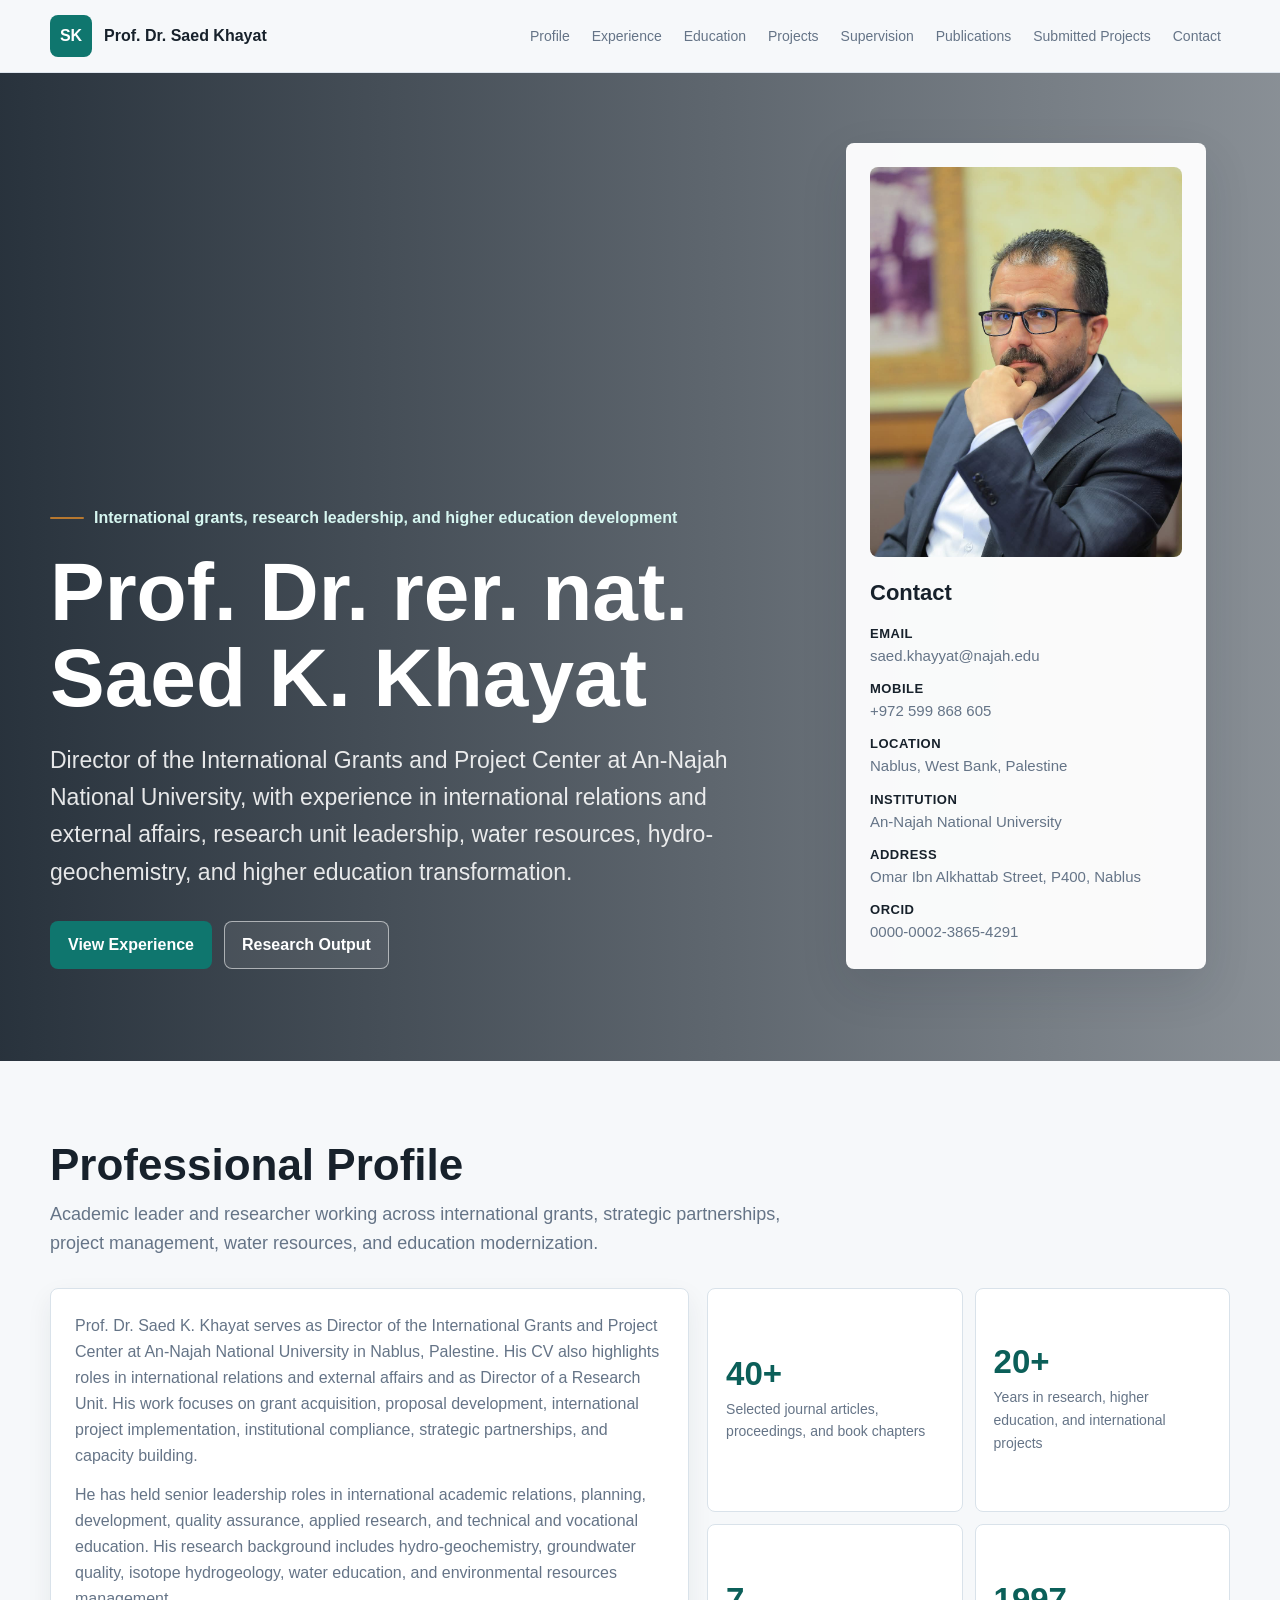
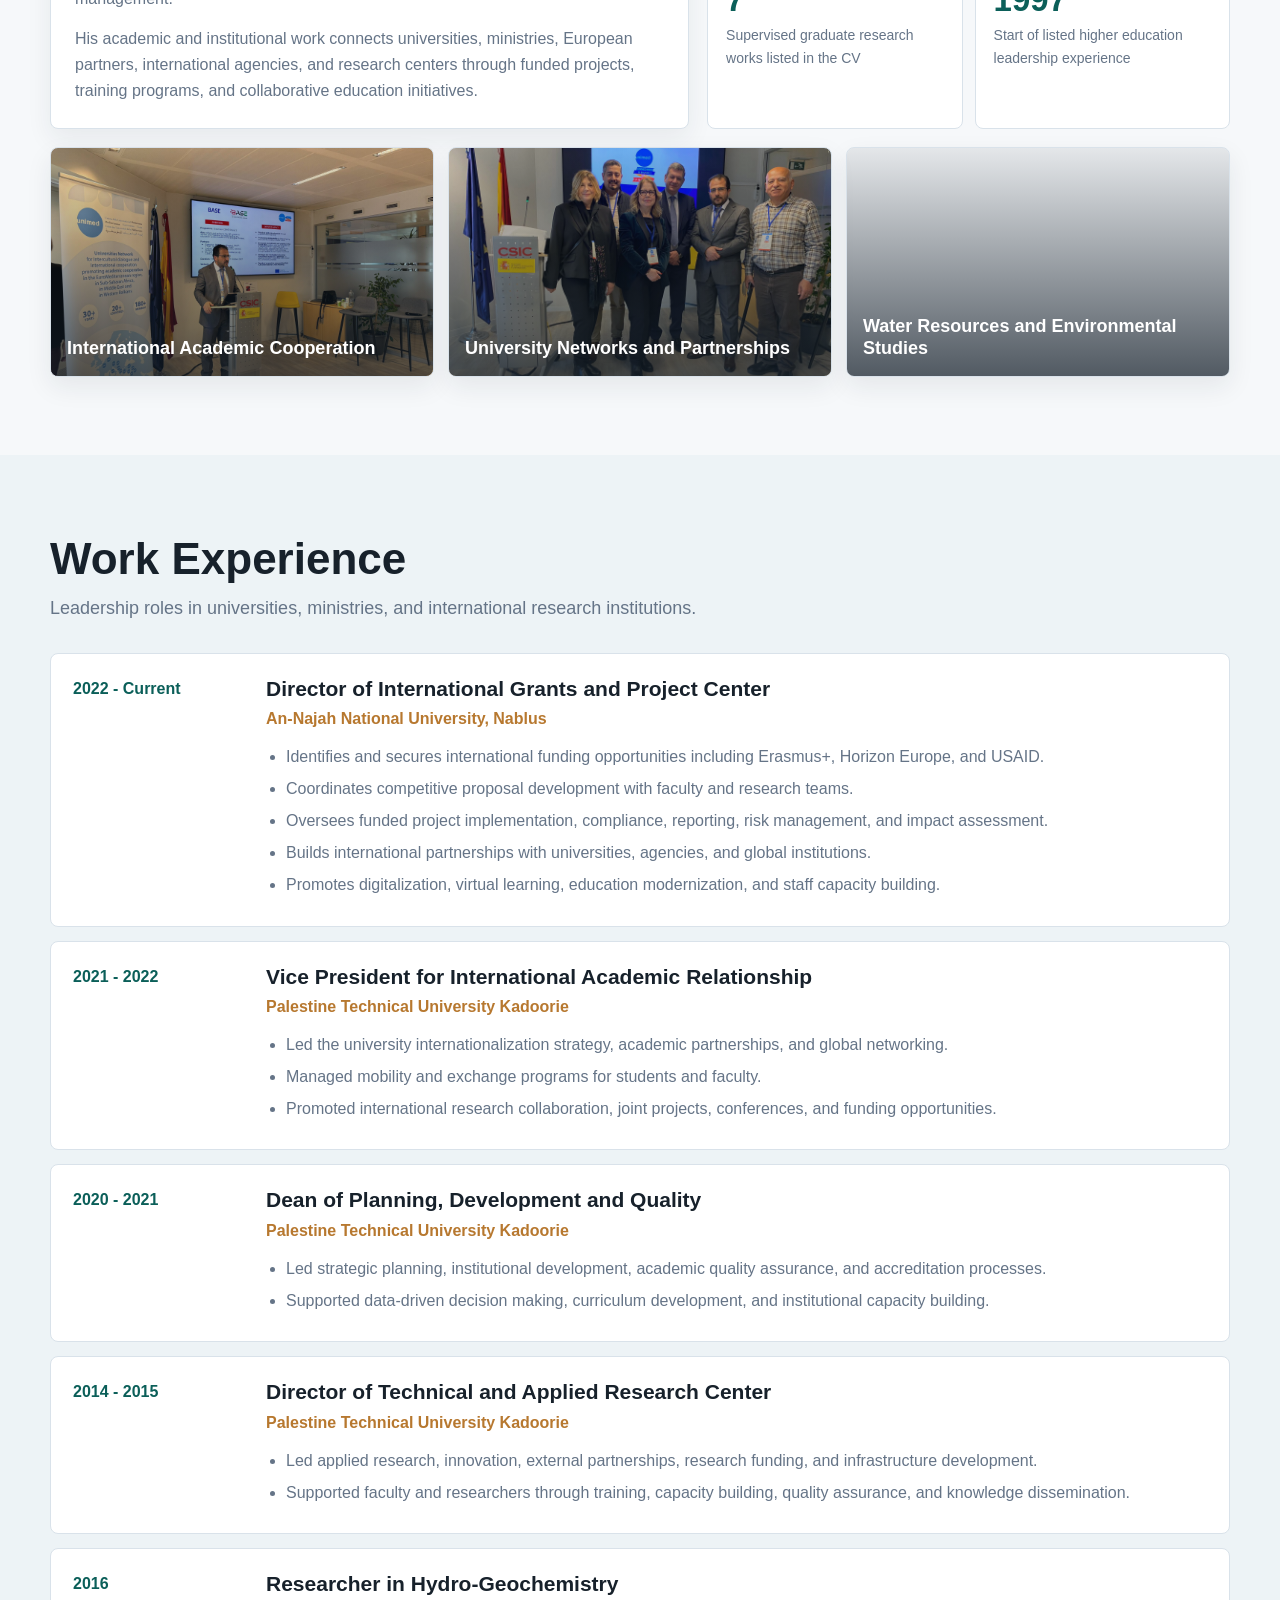
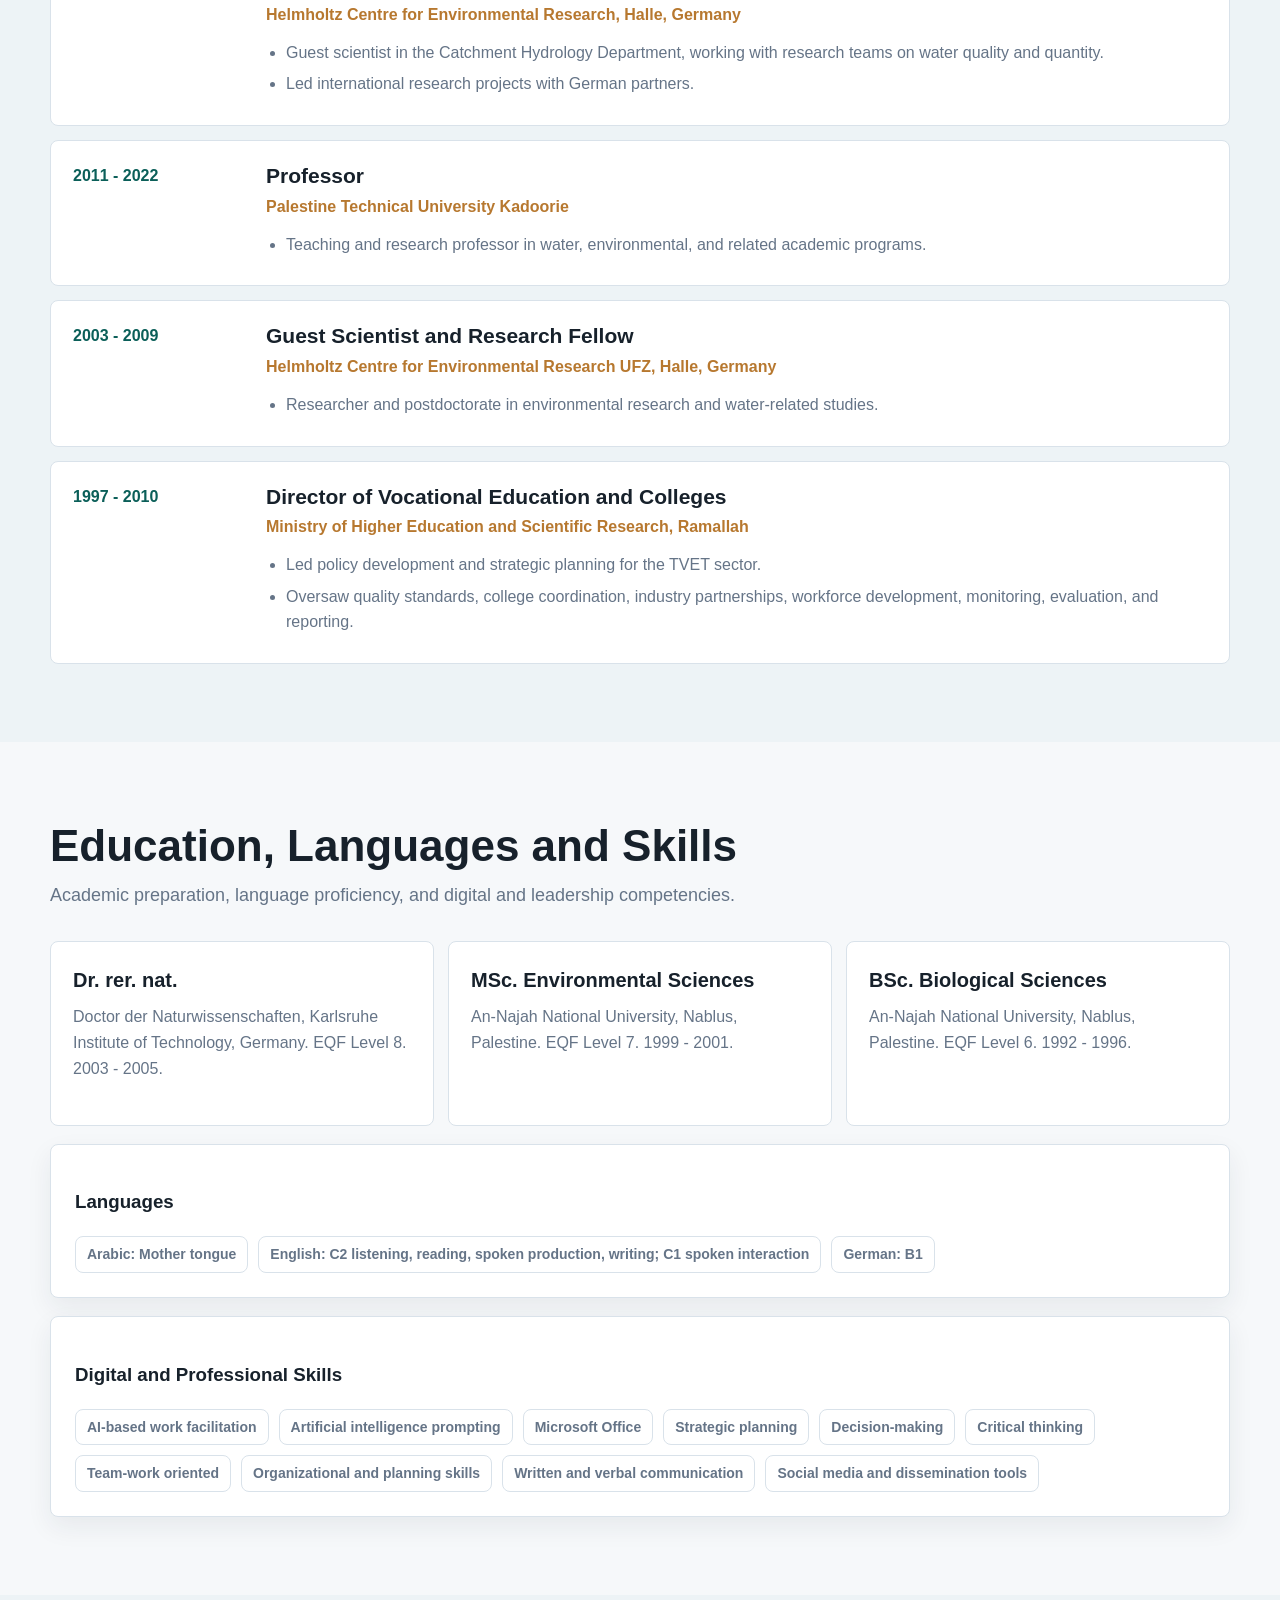
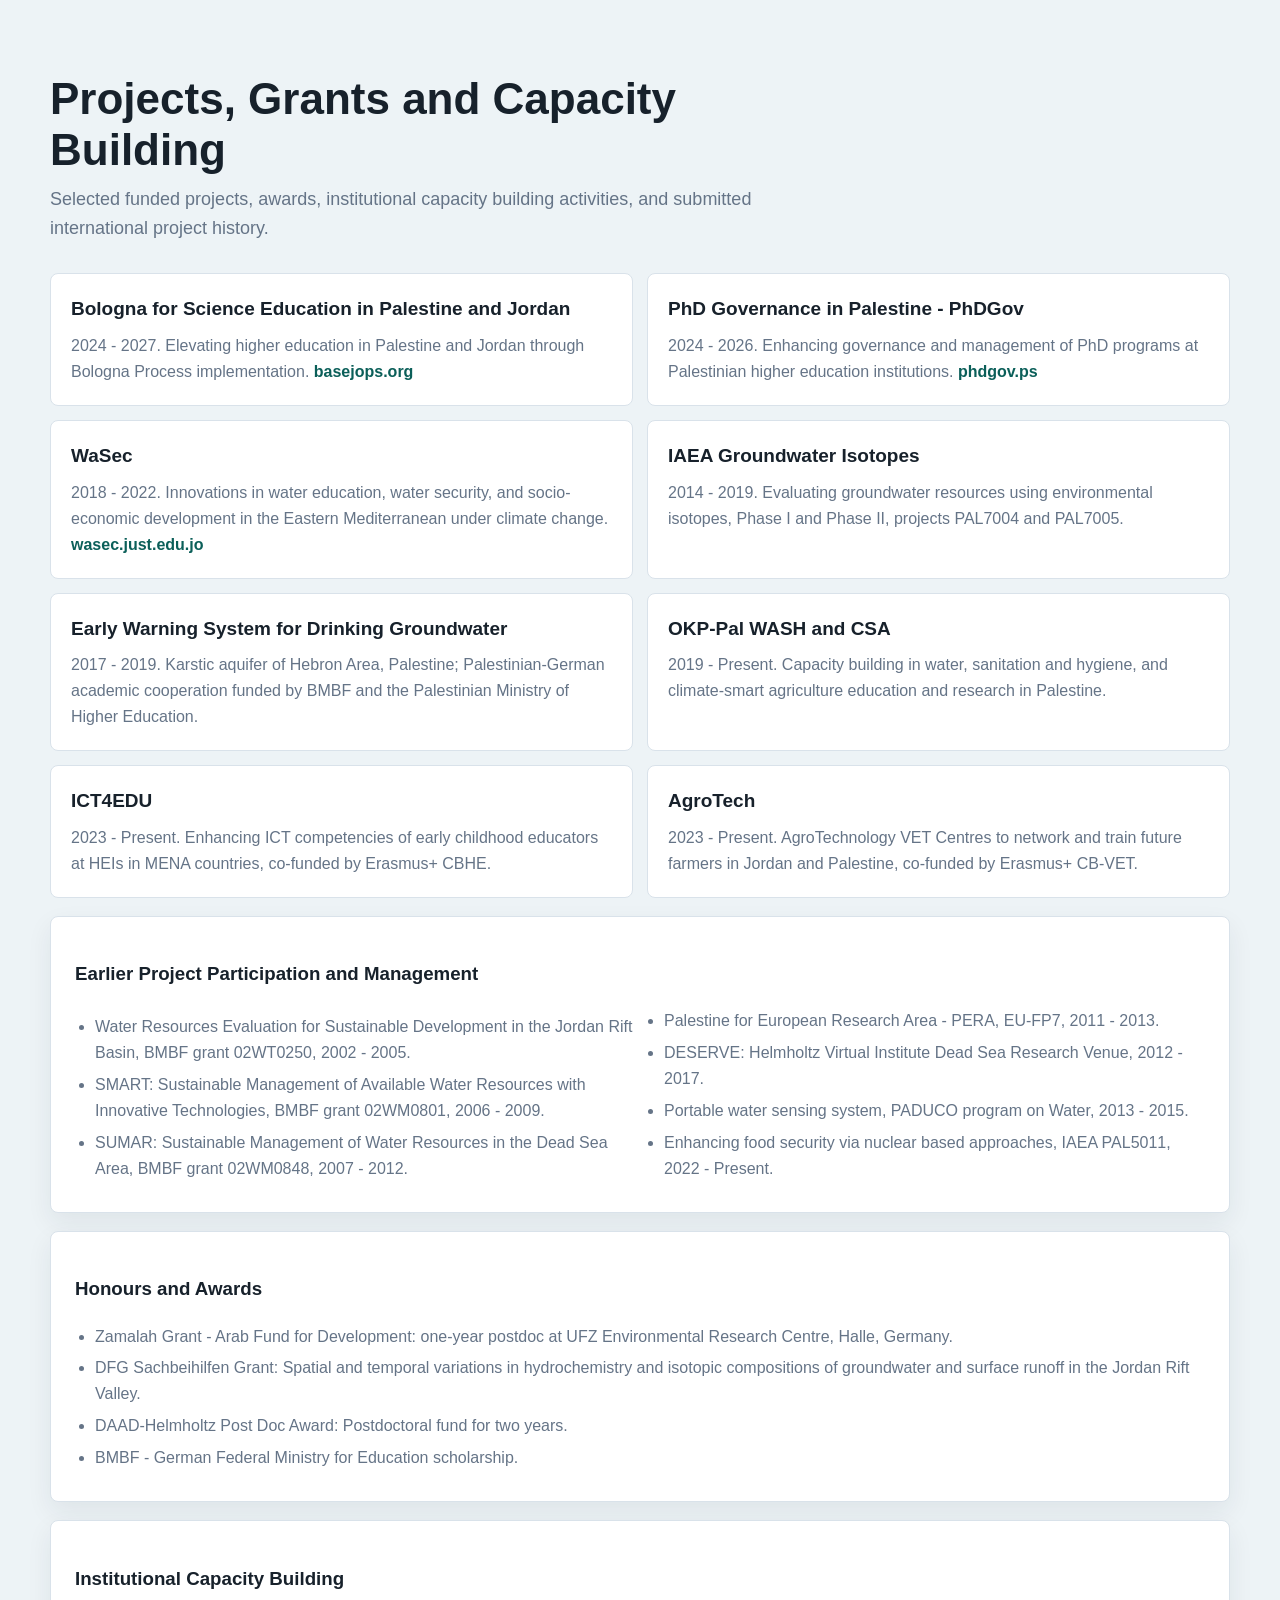
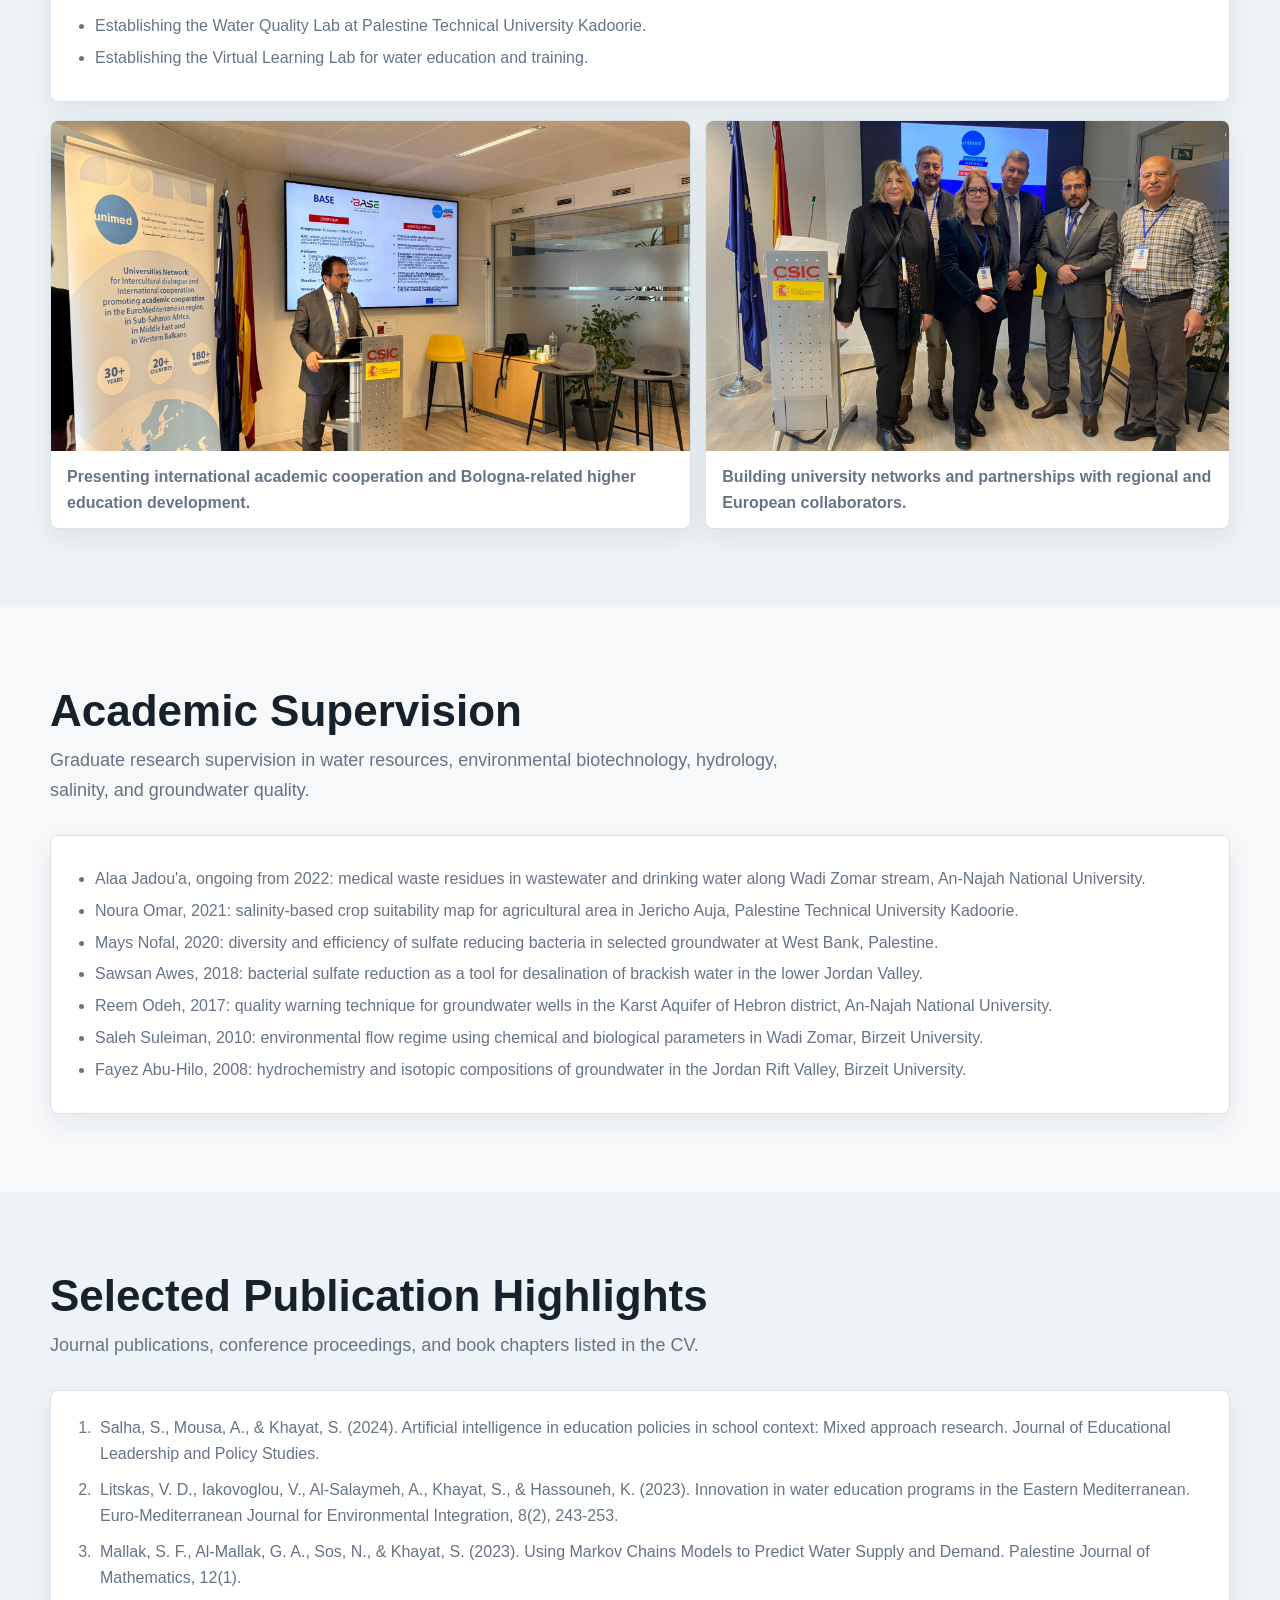
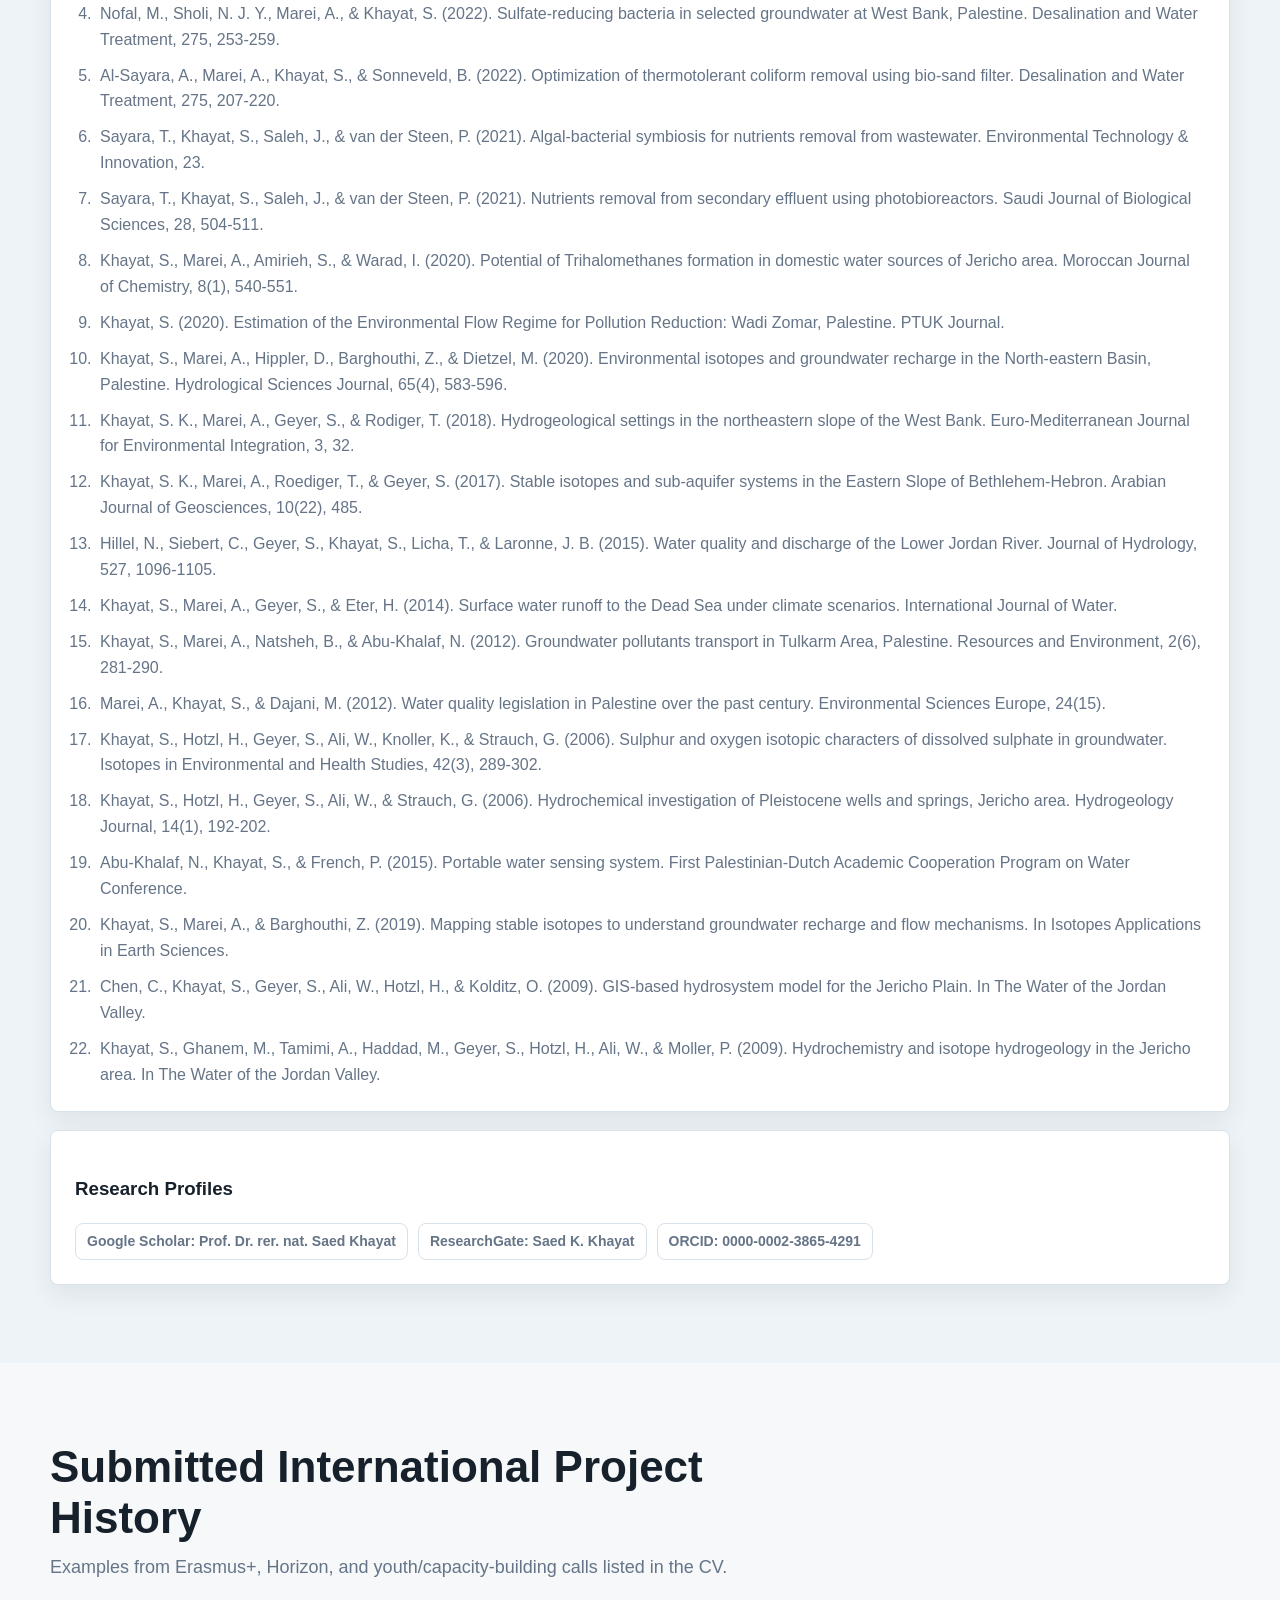
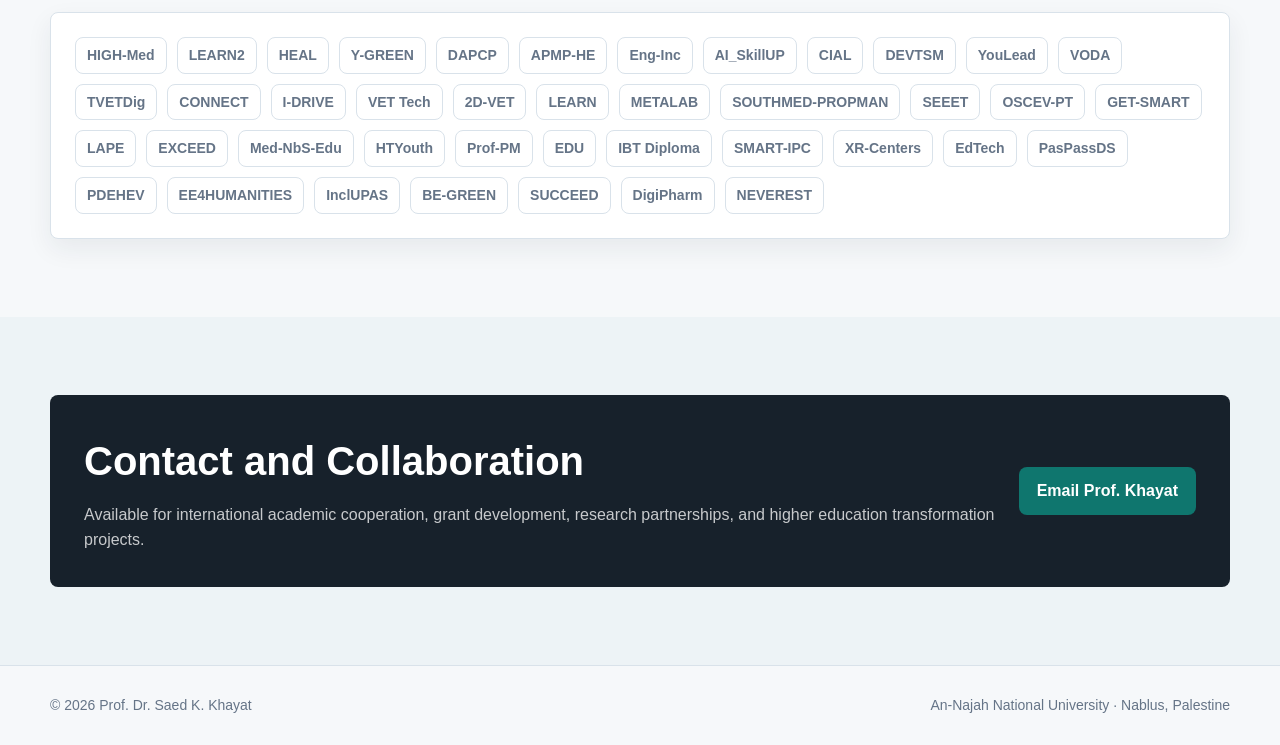
==== index.html @ 0b13cf06 "Add files via upload" ====
<!doctype html>
<html lang="en" dir="ltr">
<head>
  <meta charset="utf-8">
  <meta name="viewport" content="width=device-width, initial-scale=1">
  <title>Prof. Dr. Saed Khayat</title>
  <meta name="description" content="Personal academic website for Prof. Dr. Saed K. Khayat, Director of International Grants and Project Center at An-Najah National University.">
  <style>
    :root {
      --ink: #17212b;
      --muted: #657487;
      --line: #d9e2ea;
      --paper: #f6f8fa;
      --panel: #ffffff;
      --accent: #0f766e;
      --accent-dark: #0b5f59;
      --gold: #b7782f;
      --soft: #e8f3f1;
      --shadow: 0 18px 48px rgba(24, 36, 50, 0.12);
    }

    * { box-sizing: border-box; }

    html { scroll-behavior: smooth; }

    body {
      margin: 0;
      font-family: "Segoe UI", Arial, sans-serif;
      color: var(--ink);
      background: var(--paper);
      line-height: 1.62;
    }

    a { color: inherit; text-decoration: none; }

    .site-header {
      position: sticky;
      top: 0;
      z-index: 20;
      background: rgba(246, 248, 250, 0.92);
      backdrop-filter: blur(14px);
      border-bottom: 1px solid rgba(217, 226, 234, 0.8);
    }

    .nav {
      width: min(1180px, calc(100% - 32px));
      margin: 0 auto;
      min-height: 72px;
      display: flex;
      align-items: center;
      justify-content: space-between;
      gap: 20px;
    }

    .brand {
      display: inline-flex;
      align-items: center;
      gap: 12px;
      font-weight: 850;
      min-width: fit-content;
    }

    .brand-mark {
      width: 42px;
      height: 42px;
      display: grid;
      place-items: center;
      border-radius: 8px;
      background: var(--accent);
      color: #fff;
      font-weight: 900;
    }

    .nav-links {
      display: flex;
      align-items: center;
      gap: 4px;
      color: var(--muted);
      font-size: 14px;
      white-space: nowrap;
    }

    .nav-links a {
      padding: 8px 9px;
      border-radius: 8px;
    }

    .nav-links a:hover {
      color: var(--accent-dark);
      background: var(--soft);
    }

    .hero {
      min-height: calc(100vh - 72px);
      display: grid;
      align-items: center;
      color: #fff;
      background:
        linear-gradient(90deg, rgba(18, 29, 40, 0.9), rgba(18, 29, 40, 0.48)),
        url("https://images.unsplash.com/photo-1524995997946-a1c2e315a42f?auto=format&fit=crop&w=1800&q=80") center/cover;
      padding: 70px 0 92px;
    }

    .hero-inner {
      width: min(1180px, calc(100% - 32px));
      margin: 0 auto;
      display: grid;
      grid-template-columns: minmax(0, 760px) minmax(280px, 360px);
      gap: 36px;
      align-items: end;
    }

    .eyebrow {
      display: inline-flex;
      align-items: center;
      gap: 10px;
      margin: 0 0 18px;
      color: #d6f6f0;
      font-weight: 800;
    }

    .eyebrow::before {
      content: "";
      width: 34px;
      height: 2px;
      border-radius: 999px;
      background: var(--gold);
    }

    h1 {
      margin: 0;
      font-size: clamp(42px, 7vw, 82px);
      line-height: 1.04;
      letter-spacing: 0;
      max-width: 820px;
    }

    .lead {
      max-width: 720px;
      margin: 22px 0 30px;
      color: rgba(255, 255, 255, 0.88);
      font-size: clamp(18px, 2.1vw, 23px);
    }

    .actions {
      display: flex;
      flex-wrap: wrap;
      gap: 12px;
    }

    .button {
      display: inline-flex;
      align-items: center;
      justify-content: center;
      min-height: 46px;
      padding: 10px 17px;
      border-radius: 8px;
      border: 1px solid transparent;
      font-weight: 800;
    }

    .button.primary {
      color: #fff;
      background: var(--accent);
    }

    .button.primary:hover { background: var(--accent-dark); }

    .button.secondary {
      color: #fff;
      border-color: rgba(255, 255, 255, 0.55);
      background: rgba(255, 255, 255, 0.08);
    }

    .hero-card {
      background: rgba(255, 255, 255, 0.96);
      color: var(--ink);
      border-radius: 8px;
      padding: 24px;
      box-shadow: var(--shadow);
    }

    .portrait {
      width: 100%;
      aspect-ratio: 4 / 5;
      object-fit: cover;
      object-position: center top;
      border-radius: 8px;
      margin-bottom: 18px;
      display: block;
    }

    .hero-card h2 {
      margin: 0 0 12px;
      font-size: 22px;
    }

    .contact-list {
      display: grid;
      gap: 10px;
      margin: 0;
      padding: 0;
      list-style: none;
      color: var(--muted);
      font-size: 15px;
    }

    .contact-list strong {
      display: block;
      color: var(--ink);
      font-size: 13px;
      text-transform: uppercase;
      letter-spacing: 0.04em;
    }

    .section {
      padding: 78px 0;
    }

    .section.alt {
      background: #edf3f6;
    }

    .wrap {
      width: min(1180px, calc(100% - 32px));
      margin: 0 auto;
    }

    .section-head {
      max-width: 760px;
      margin-bottom: 30px;
    }

    .section-head h2 {
      margin: 0 0 10px;
      font-size: clamp(28px, 4vw, 44px);
      line-height: 1.16;
      letter-spacing: 0;
    }

    .section-head p {
      margin: 0;
      color: var(--muted);
      font-size: 18px;
    }

    .profile-grid {
      display: grid;
      grid-template-columns: 1.1fr 0.9fr;
      gap: 18px;
      align-items: stretch;
    }

    .image-strip {
      display: grid;
      grid-template-columns: repeat(3, 1fr);
      gap: 14px;
      margin-top: 18px;
    }

    .image-tile {
      min-height: 230px;
      border-radius: 8px;
      overflow: hidden;
      border: 1px solid var(--line);
      background-size: cover;
      background-position: center;
      position: relative;
      box-shadow: 0 10px 26px rgba(24, 36, 50, 0.08);
    }

    .image-tile::after {
      content: "";
      position: absolute;
      inset: 0;
      background: linear-gradient(180deg, rgba(18, 29, 40, 0.08), rgba(18, 29, 40, 0.72));
    }

    .image-tile span {
      position: absolute;
      left: 16px;
      right: 16px;
      bottom: 16px;
      z-index: 1;
      color: #fff;
      font-weight: 850;
      font-size: 18px;
      line-height: 1.25;
    }

    .gallery {
      display: grid;
      grid-template-columns: 1.1fr 0.9fr;
      gap: 14px;
      margin-top: 18px;
    }

    .gallery figure {
      margin: 0;
      border-radius: 8px;
      overflow: hidden;
      border: 1px solid var(--line);
      background: var(--panel);
      box-shadow: 0 10px 26px rgba(24, 36, 50, 0.08);
    }

    .gallery img {
      width: 100%;
      height: 330px;
      object-fit: cover;
      display: block;
    }

    .gallery figcaption {
      padding: 13px 16px;
      color: var(--muted);
      font-weight: 700;
    }

    .panel {
      background: var(--panel);
      border: 1px solid var(--line);
      border-radius: 8px;
      padding: 24px;
      box-shadow: 0 10px 26px rgba(24, 36, 50, 0.07);
    }

    .panel p {
      margin: 0 0 14px;
      color: var(--muted);
    }

    .panel p:last-child { margin-bottom: 0; }

    .stats {
      display: grid;
      grid-template-columns: repeat(2, 1fr);
      gap: 12px;
    }

    .stat {
      min-height: 128px;
      padding: 18px;
      border-radius: 8px;
      border: 1px solid var(--line);
      background: var(--panel);
      display: flex;
      flex-direction: column;
      justify-content: center;
    }

    .stat strong {
      font-size: 33px;
      color: var(--accent-dark);
      line-height: 1;
    }

    .stat span {
      margin-top: 8px;
      color: var(--muted);
      font-size: 14px;
    }

    .timeline {
      display: grid;
      gap: 14px;
    }

    .item {
      display: grid;
      grid-template-columns: 175px 1fr;
      gap: 18px;
      padding: 22px;
      border: 1px solid var(--line);
      border-radius: 8px;
      background: var(--panel);
    }

    .date {
      color: var(--accent-dark);
      font-weight: 850;
    }

    .item h3 {
      margin: 0 0 4px;
      font-size: 21px;
      line-height: 1.25;
    }

    .item .org {
      margin: 0 0 12px;
      color: var(--gold);
      font-weight: 750;
    }

    .item ul,
    .compact-list {
      margin: 0;
      padding-left: 20px;
      color: var(--muted);
    }

    .item li,
    .compact-list li {
      margin: 6px 0;
    }

    .cards {
      display: grid;
      grid-template-columns: repeat(3, 1fr);
      gap: 14px;
    }

    .card {
      min-height: 185px;
      padding: 22px;
      background: var(--panel);
      border: 1px solid var(--line);
      border-radius: 8px;
    }

    .card h3 {
      margin: 0 0 8px;
      font-size: 20px;
    }

    .card p {
      margin: 0;
      color: var(--muted);
    }

    .tag-grid {
      display: flex;
      flex-wrap: wrap;
      gap: 10px;
    }

    .tag {
      display: inline-flex;
      align-items: center;
      min-height: 34px;
      padding: 6px 11px;
      border: 1px solid var(--line);
      border-radius: 8px;
      background: #fff;
      color: var(--muted);
      font-size: 14px;
      font-weight: 650;
    }

    .project-list {
      display: grid;
      grid-template-columns: repeat(2, 1fr);
      gap: 14px;
    }

    .project {
      padding: 20px;
      border: 1px solid var(--line);
      border-radius: 8px;
      background: var(--panel);
    }

    .project h3 {
      margin: 0 0 8px;
      font-size: 19px;
    }

    .project p {
      margin: 0;
      color: var(--muted);
    }

    .project a {
      color: var(--accent-dark);
      font-weight: 750;
    }

    .pub-list {
      display: grid;
      gap: 10px;
      margin: 0;
      padding-left: 21px;
      color: var(--muted);
    }

    .pub-list li {
      padding-left: 4px;
    }

    .columns {
      columns: 2;
      column-gap: 28px;
    }

    .contact-band {
      display: grid;
      grid-template-columns: 1fr auto;
      gap: 24px;
      align-items: center;
      padding: 34px;
      background: var(--ink);
      color: #fff;
      border-radius: 8px;
    }

    .contact-band h2 {
      margin: 0 0 8px;
      font-size: clamp(27px, 4vw, 40px);
    }

    .contact-band p {
      margin: 0;
      color: rgba(255, 255, 255, 0.76);
    }

    .footer {
      padding: 28px 0;
      border-top: 1px solid var(--line);
      color: var(--muted);
      font-size: 14px;
    }

    .footer .wrap {
      display: flex;
      justify-content: space-between;
      gap: 16px;
      flex-wrap: wrap;
    }

    @media (max-width: 900px) {
      .nav {
        min-height: auto;
        align-items: flex-start;
        flex-direction: column;
        padding: 14px 0;
      }

      .nav-links {
        width: 100%;
        overflow-x: auto;
        padding-bottom: 2px;
      }

      .hero {
        min-height: 720px;
      }

      .hero-inner,
      .profile-grid,
      .image-strip,
      .gallery,
      .cards,
      .project-list,
      .contact-band {
        grid-template-columns: 1fr;
      }

      .item {
        grid-template-columns: 1fr;
        gap: 8px;
      }

      .columns {
        columns: 1;
      }
    }

    @media (max-width: 560px) {
      .stats {
        grid-template-columns: 1fr;
      }

      .section {
        padding: 58px 0;
      }
    }
  </style>
</head>
<body>
  <header class="site-header">
    <nav class="nav" aria-label="Main navigation">
      <a class="brand" href="#home">
        <span class="brand-mark">SK</span>
        <span>Prof. Dr. Saed Khayat</span>
      </a>
      <div class="nav-links">
        <a href="#about">Profile</a>
        <a href="#experience">Experience</a>
        <a href="#education">Education</a>
        <a href="#projects">Projects</a>
        <a href="#supervision">Supervision</a>
        <a href="#publications">Publications</a>
        <a href="#erasmus">Submitted Projects</a>
        <a href="#contact">Contact</a>
      </div>
    </nav>
  </header>

  <main id="home">
    <section class="hero" aria-label="Introduction">
      <div class="hero-inner">
        <div>
          <p class="eyebrow">International grants, research leadership, and higher education development</p>
          <h1>Prof. Dr. rer. nat. Saed K. Khayat</h1>
          <p class="lead">Director of the International Grants and Project Center at An-Najah National University, with experience in international relations and external affairs, research unit leadership, water resources, hydro-geochemistry, and higher education transformation.</p>
          <div class="actions">
            <a class="button primary" href="#experience">View Experience</a>
            <a class="button secondary" href="#publications">Research Output</a>
          </div>
        </div>
        <aside class="hero-card" aria-label="Contact summary">
          <img class="portrait" src="saed-khayat.jpg" alt="Prof. Dr. Saed K. Khayat">
          <h2>Contact</h2>
          <ul class="contact-list">
            <li><strong>Email</strong><a href="mailto:saed.khayyat@najah.edu">saed.khayyat@najah.edu</a></li>
            <li><strong>Mobile</strong><a href="tel:+972599868605">+972 599 868 605</a></li>
            <li><strong>Location</strong>Nablus, West Bank, Palestine</li>
            <li><strong>Institution</strong>An-Najah National University</li>
            <li><strong>Address</strong>Omar Ibn Alkhattab Street, P400, Nablus</li>
            <li><strong>ORCID</strong>0000-0002-3865-4291</li>
          </ul>
        </aside>
      </div>
    </section>

    <section class="section" id="about">
      <div class="wrap">
        <div class="section-head">
          <h2>Professional Profile</h2>
          <p>Academic leader and researcher working across international grants, strategic partnerships, project management, water resources, and education modernization.</p>
        </div>
        <div class="profile-grid">
          <div class="panel">
            <p>Prof. Dr. Saed K. Khayat serves as Director of the International Grants and Project Center at An-Najah National University in Nablus, Palestine. His CV also highlights roles in international relations and external affairs and as Director of a Research Unit. His work focuses on grant acquisition, proposal development, international project implementation, institutional compliance, strategic partnerships, and capacity building.</p>
            <p>He has held senior leadership roles in international academic relations, planning, development, quality assurance, applied research, and technical and vocational education. His research background includes hydro-geochemistry, groundwater quality, isotope hydrogeology, water education, and environmental resources management.</p>
            <p>His academic and institutional work connects universities, ministries, European partners, international agencies, and research centers through funded projects, training programs, and collaborative education initiatives.</p>
          </div>
          <div class="stats" aria-label="Career highlights">
            <div class="stat"><strong>40+</strong><span>Selected journal articles, proceedings, and book chapters</span></div>
            <div class="stat"><strong>20+</strong><span>Years in research, higher education, and international projects</span></div>
            <div class="stat"><strong>7</strong><span>Supervised graduate research works listed in the CV</span></div>
            <div class="stat"><strong>1997</strong><span>Start of listed higher education leadership experience</span></div>
          </div>
        </div>
        <div class="image-strip" aria-label="Professional themes">
          <div class="image-tile" style="background-image:url('international-presentation.jpg')">
            <span>International Academic Cooperation</span>
          </div>
          <div class="image-tile" style="background-image:url('international-network.jpg')">
            <span>University Networks and Partnerships</span>
          </div>
          <div class="image-tile" style="background-image:url('https://images.unsplash.com/photo-1500530855697-b586d89ba3ee?auto=format&fit=crop&w=900&q=80')">
            <span>Water Resources and Environmental Studies</span>
          </div>
        </div>
      </div>
    </section>

    <section class="section alt" id="experience">
      <div class="wrap">
        <div class="section-head">
          <h2>Work Experience</h2>
          <p>Leadership roles in universities, ministries, and international research institutions.</p>
        </div>
        <div class="timeline">
          <article class="item">
            <div class="date">2022 - Current</div>
            <div>
              <h3>Director of International Grants and Project Center</h3>
              <p class="org">An-Najah National University, Nablus</p>
              <ul>
                <li>Identifies and secures international funding opportunities including Erasmus+, Horizon Europe, and USAID.</li>
                <li>Coordinates competitive proposal development with faculty and research teams.</li>
                <li>Oversees funded project implementation, compliance, reporting, risk management, and impact assessment.</li>
                <li>Builds international partnerships with universities, agencies, and global institutions.</li>
                <li>Promotes digitalization, virtual learning, education modernization, and staff capacity building.</li>
              </ul>
            </div>
          </article>
          <article class="item">
            <div class="date">2021 - 2022</div>
            <div>
              <h3>Vice President for International Academic Relationship</h3>
              <p class="org">Palestine Technical University Kadoorie</p>
              <ul>
                <li>Led the university internationalization strategy, academic partnerships, and global networking.</li>
                <li>Managed mobility and exchange programs for students and faculty.</li>
                <li>Promoted international research collaboration, joint projects, conferences, and funding opportunities.</li>
              </ul>
            </div>
          </article>
          <article class="item">
            <div class="date">2020 - 2021</div>
            <div>
              <h3>Dean of Planning, Development and Quality</h3>
              <p class="org">Palestine Technical University Kadoorie</p>
              <ul>
                <li>Led strategic planning, institutional development, academic quality assurance, and accreditation processes.</li>
                <li>Supported data-driven decision making, curriculum development, and institutional capacity building.</li>
              </ul>
            </div>
          </article>
          <article class="item">
            <div class="date">2014 - 2015</div>
            <div>
              <h3>Director of Technical and Applied Research Center</h3>
              <p class="org">Palestine Technical University Kadoorie</p>
              <ul>
                <li>Led applied research, innovation, external partnerships, research funding, and infrastructure development.</li>
                <li>Supported faculty and researchers through training, capacity building, quality assurance, and knowledge dissemination.</li>
              </ul>
            </div>
          </article>
          <article class="item">
            <div class="date">2016</div>
            <div>
              <h3>Researcher in Hydro-Geochemistry</h3>
              <p class="org">Helmholtz Centre for Environmental Research, Halle, Germany</p>
              <ul>
                <li>Guest scientist in the Catchment Hydrology Department, working with research teams on water quality and quantity.</li>
                <li>Led international research projects with German partners.</li>
              </ul>
            </div>
          </article>
          <article class="item">
            <div class="date">2011 - 2022</div>
            <div>
              <h3>Professor</h3>
              <p class="org">Palestine Technical University Kadoorie</p>
              <ul>
                <li>Teaching and research professor in water, environmental, and related academic programs.</li>
              </ul>
            </div>
          </article>
          <article class="item">
            <div class="date">2003 - 2009</div>
            <div>
              <h3>Guest Scientist and Research Fellow</h3>
              <p class="org">Helmholtz Centre for Environmental Research UFZ, Halle, Germany</p>
              <ul>
                <li>Researcher and postdoctorate in environmental research and water-related studies.</li>
              </ul>
            </div>
          </article>
          <article class="item">
            <div class="date">1997 - 2010</div>
            <div>
              <h3>Director of Vocational Education and Colleges</h3>
              <p class="org">Ministry of Higher Education and Scientific Research, Ramallah</p>
              <ul>
                <li>Led policy development and strategic planning for the TVET sector.</li>
                <li>Oversaw quality standards, college coordination, industry partnerships, workforce development, monitoring, evaluation, and reporting.</li>
              </ul>
            </div>
          </article>
        </div>
      </div>
    </section>

    <section class="section" id="education">
      <div class="wrap">
        <div class="section-head">
          <h2>Education, Languages and Skills</h2>
          <p>Academic preparation, language proficiency, and digital and leadership competencies.</p>
        </div>
        <div class="cards">
          <article class="card">
            <h3>Dr. rer. nat.</h3>
            <p>Doctor der Naturwissenschaften, Karlsruhe Institute of Technology, Germany. EQF Level 8. 2003 - 2005.</p>
          </article>
          <article class="card">
            <h3>MSc. Environmental Sciences</h3>
            <p>An-Najah National University, Nablus, Palestine. EQF Level 7. 1999 - 2001.</p>
          </article>
          <article class="card">
            <h3>BSc. Biological Sciences</h3>
            <p>An-Najah National University, Nablus, Palestine. EQF Level 6. 1992 - 1996.</p>
          </article>
        </div>
        <div class="panel" style="margin-top:18px">
          <h3>Languages</h3>
          <div class="tag-grid">
            <span class="tag">Arabic: Mother tongue</span>
            <span class="tag">English: C2 listening, reading, spoken production, writing; C1 spoken interaction</span>
            <span class="tag">German: B1</span>
          </div>
        </div>
        <div class="panel" style="margin-top:18px">
          <h3>Digital and Professional Skills</h3>
          <div class="tag-grid">
            <span class="tag">AI-based work facilitation</span>
            <span class="tag">Artificial intelligence prompting</span>
            <span class="tag">Microsoft Office</span>
            <span class="tag">Strategic planning</span>
            <span class="tag">Decision-making</span>
            <span class="tag">Critical thinking</span>
            <span class="tag">Team-work oriented</span>
            <span class="tag">Organizational and planning skills</span>
            <span class="tag">Written and verbal communication</span>
            <span class="tag">Social media and dissemination tools</span>
          </div>
        </div>
      </div>
    </section>

    <section class="section alt" id="projects">
      <div class="wrap">
        <div class="section-head">
          <h2>Projects, Grants and Capacity Building</h2>
          <p>Selected funded projects, awards, institutional capacity building activities, and submitted international project history.</p>
        </div>
        <div class="project-list">
          <article class="project">
            <h3>Bologna for Science Education in Palestine and Jordan</h3>
            <p>2024 - 2027. Elevating higher education in Palestine and Jordan through Bologna Process implementation. <a href="https://basejops.org/">basejops.org</a></p>
          </article>
          <article class="project">
            <h3>PhD Governance in Palestine - PhDGov</h3>
            <p>2024 - 2026. Enhancing governance and management of PhD programs at Palestinian higher education institutions. <a href="https://www.phdgov.ps/en">phdgov.ps</a></p>
          </article>
          <article class="project">
            <h3>WaSec</h3>
            <p>2018 - 2022. Innovations in water education, water security, and socio-economic development in the Eastern Mediterranean under climate change. <a href="https://wasec.just.edu.jo/Pages/default.aspx">wasec.just.edu.jo</a></p>
          </article>
          <article class="project">
            <h3>IAEA Groundwater Isotopes</h3>
            <p>2014 - 2019. Evaluating groundwater resources using environmental isotopes, Phase I and Phase II, projects PAL7004 and PAL7005.</p>
          </article>
          <article class="project">
            <h3>Early Warning System for Drinking Groundwater</h3>
            <p>2017 - 2019. Karstic aquifer of Hebron Area, Palestine; Palestinian-German academic cooperation funded by BMBF and the Palestinian Ministry of Higher Education.</p>
          </article>
          <article class="project">
            <h3>OKP-Pal WASH and CSA</h3>
            <p>2019 - Present. Capacity building in water, sanitation and hygiene, and climate-smart agriculture education and research in Palestine.</p>
          </article>
          <article class="project">
            <h3>ICT4EDU</h3>
            <p>2023 - Present. Enhancing ICT competencies of early childhood educators at HEIs in MENA countries, co-funded by Erasmus+ CBHE.</p>
          </article>
          <article class="project">
            <h3>AgroTech</h3>
            <p>2023 - Present. AgroTechnology VET Centres to network and train future farmers in Jordan and Palestine, co-funded by Erasmus+ CB-VET.</p>
          </article>
        </div>
        <div class="panel" style="margin-top:18px">
          <h3>Earlier Project Participation and Management</h3>
          <ul class="compact-list columns">
            <li>Water Resources Evaluation for Sustainable Development in the Jordan Rift Basin, BMBF grant 02WT0250, 2002 - 2005.</li>
            <li>SMART: Sustainable Management of Available Water Resources with Innovative Technologies, BMBF grant 02WM0801, 2006 - 2009.</li>
            <li>SUMAR: Sustainable Management of Water Resources in the Dead Sea Area, BMBF grant 02WM0848, 2007 - 2012.</li>
            <li>Palestine for European Research Area - PERA, EU-FP7, 2011 - 2013.</li>
            <li>DESERVE: Helmholtz Virtual Institute Dead Sea Research Venue, 2012 - 2017.</li>
            <li>Portable water sensing system, PADUCO program on Water, 2013 - 2015.</li>
            <li>Enhancing food security via nuclear based approaches, IAEA PAL5011, 2022 - Present.</li>
          </ul>
        </div>
        <div class="panel" style="margin-top:18px">
          <h3>Honours and Awards</h3>
          <ul class="compact-list">
            <li>Zamalah Grant - Arab Fund for Development: one-year postdoc at UFZ Environmental Research Centre, Halle, Germany.</li>
            <li>DFG Sachbeihilfen Grant: Spatial and temporal variations in hydrochemistry and isotopic compositions of groundwater and surface runoff in the Jordan Rift Valley.</li>
            <li>DAAD-Helmholtz Post Doc Award: Postdoctoral fund for two years.</li>
            <li>BMBF - German Federal Ministry for Education scholarship.</li>
          </ul>
        </div>
        <div class="panel" style="margin-top:18px">
          <h3>Institutional Capacity Building</h3>
          <ul class="compact-list">
            <li>Establishing the Water Quality Lab at Palestine Technical University Kadoorie.</li>
            <li>Establishing the Virtual Learning Lab for water education and training.</li>
          </ul>
        </div>
        <div class="gallery" aria-label="International cooperation photo gallery">
          <figure>
            <img src="international-presentation.jpg" alt="Prof. Dr. Saed Khayat presenting an international academic cooperation project">
            <figcaption>Presenting international academic cooperation and Bologna-related higher education development.</figcaption>
          </figure>
          <figure>
            <img src="international-network.jpg" alt="Prof. Dr. Saed Khayat with international university partners">
            <figcaption>Building university networks and partnerships with regional and European collaborators.</figcaption>
          </figure>
        </div>
      </div>
    </section>

    <section class="section" id="supervision">
      <div class="wrap">
        <div class="section-head">
          <h2>Academic Supervision</h2>
          <p>Graduate research supervision in water resources, environmental biotechnology, hydrology, salinity, and groundwater quality.</p>
        </div>
        <div class="panel">
          <ul class="compact-list">
            <li>Alaa Jadou'a, ongoing from 2022: medical waste residues in wastewater and drinking water along Wadi Zomar stream, An-Najah National University.</li>
            <li>Noura Omar, 2021: salinity-based crop suitability map for agricultural area in Jericho Auja, Palestine Technical University Kadoorie.</li>
            <li>Mays Nofal, 2020: diversity and efficiency of sulfate reducing bacteria in selected groundwater at West Bank, Palestine.</li>
            <li>Sawsan Awes, 2018: bacterial sulfate reduction as a tool for desalination of brackish water in the lower Jordan Valley.</li>
            <li>Reem Odeh, 2017: quality warning technique for groundwater wells in the Karst Aquifer of Hebron district, An-Najah National University.</li>
            <li>Saleh Suleiman, 2010: environmental flow regime using chemical and biological parameters in Wadi Zomar, Birzeit University.</li>
            <li>Fayez Abu-Hilo, 2008: hydrochemistry and isotopic compositions of groundwater in the Jordan Rift Valley, Birzeit University.</li>
          </ul>
        </div>
      </div>
    </section>

    <section class="section alt" id="publications">
      <div class="wrap">
        <div class="section-head">
          <h2>Selected Publication Highlights</h2>
          <p>Journal publications, conference proceedings, and book chapters listed in the CV.</p>
        </div>
        <div class="panel">
          <ol class="pub-list">
            <li>Salha, S., Mousa, A., & Khayat, S. (2024). Artificial intelligence in education policies in school context: Mixed approach research. Journal of Educational Leadership and Policy Studies.</li>
            <li>Litskas, V. D., Iakovoglou, V., Al-Salaymeh, A., Khayat, S., & Hassouneh, K. (2023). Innovation in water education programs in the Eastern Mediterranean. Euro-Mediterranean Journal for Environmental Integration, 8(2), 243-253.</li>
            <li>Mallak, S. F., Al-Mallak, G. A., Sos, N., & Khayat, S. (2023). Using Markov Chains Models to Predict Water Supply and Demand. Palestine Journal of Mathematics, 12(1).</li>
            <li>Nofal, M., Sholi, N. J. Y., Marei, A., & Khayat, S. (2022). Sulfate-reducing bacteria in selected groundwater at West Bank, Palestine. Desalination and Water Treatment, 275, 253-259.</li>
            <li>Al-Sayara, A., Marei, A., Khayat, S., & Sonneveld, B. (2022). Optimization of thermotolerant coliform removal using bio-sand filter. Desalination and Water Treatment, 275, 207-220.</li>
            <li>Sayara, T., Khayat, S., Saleh, J., & van der Steen, P. (2021). Algal-bacterial symbiosis for nutrients removal from wastewater. Environmental Technology & Innovation, 23.</li>
            <li>Sayara, T., Khayat, S., Saleh, J., & van der Steen, P. (2021). Nutrients removal from secondary effluent using photobioreactors. Saudi Journal of Biological Sciences, 28, 504-511.</li>
            <li>Khayat, S., Marei, A., Amirieh, S., & Warad, I. (2020). Potential of Trihalomethanes formation in domestic water sources of Jericho area. Moroccan Journal of Chemistry, 8(1), 540-551.</li>
            <li>Khayat, S. (2020). Estimation of the Environmental Flow Regime for Pollution Reduction: Wadi Zomar, Palestine. PTUK Journal.</li>
            <li>Khayat, S., Marei, A., Hippler, D., Barghouthi, Z., & Dietzel, M. (2020). Environmental isotopes and groundwater recharge in the North-eastern Basin, Palestine. Hydrological Sciences Journal, 65(4), 583-596.</li>
            <li>Khayat, S. K., Marei, A., Geyer, S., & Rodiger, T. (2018). Hydrogeological settings in the northeastern slope of the West Bank. Euro-Mediterranean Journal for Environmental Integration, 3, 32.</li>
            <li>Khayat, S. K., Marei, A., Roediger, T., & Geyer, S. (2017). Stable isotopes and sub-aquifer systems in the Eastern Slope of Bethlehem-Hebron. Arabian Journal of Geosciences, 10(22), 485.</li>
            <li>Hillel, N., Siebert, C., Geyer, S., Khayat, S., Licha, T., & Laronne, J. B. (2015). Water quality and discharge of the Lower Jordan River. Journal of Hydrology, 527, 1096-1105.</li>
            <li>Khayat, S., Marei, A., Geyer, S., & Eter, H. (2014). Surface water runoff to the Dead Sea under climate scenarios. International Journal of Water.</li>
            <li>Khayat, S., Marei, A., Natsheh, B., & Abu-Khalaf, N. (2012). Groundwater pollutants transport in Tulkarm Area, Palestine. Resources and Environment, 2(6), 281-290.</li>
            <li>Marei, A., Khayat, S., & Dajani, M. (2012). Water quality legislation in Palestine over the past century. Environmental Sciences Europe, 24(15).</li>
            <li>Khayat, S., Hotzl, H., Geyer, S., Ali, W., Knoller, K., & Strauch, G. (2006). Sulphur and oxygen isotopic characters of dissolved sulphate in groundwater. Isotopes in Environmental and Health Studies, 42(3), 289-302.</li>
            <li>Khayat, S., Hotzl, H., Geyer, S., Ali, W., & Strauch, G. (2006). Hydrochemical investigation of Pleistocene wells and springs, Jericho area. Hydrogeology Journal, 14(1), 192-202.</li>
            <li>Abu-Khalaf, N., Khayat, S., & French, P. (2015). Portable water sensing system. First Palestinian-Dutch Academic Cooperation Program on Water Conference.</li>
            <li>Khayat, S., Marei, A., & Barghouthi, Z. (2019). Mapping stable isotopes to understand groundwater recharge and flow mechanisms. In Isotopes Applications in Earth Sciences.</li>
            <li>Chen, C., Khayat, S., Geyer, S., Ali, W., Hotzl, H., & Kolditz, O. (2009). GIS-based hydrosystem model for the Jericho Plain. In The Water of the Jordan Valley.</li>
            <li>Khayat, S., Ghanem, M., Tamimi, A., Haddad, M., Geyer, S., Hotzl, H., Ali, W., & Moller, P. (2009). Hydrochemistry and isotope hydrogeology in the Jericho area. In The Water of the Jordan Valley.</li>
          </ol>
        </div>
        <div class="panel" style="margin-top:18px">
          <h3>Research Profiles</h3>
          <div class="tag-grid">
            <span class="tag">Google Scholar: Prof. Dr. rer. nat. Saed Khayat</span>
            <span class="tag">ResearchGate: Saed K. Khayat</span>
            <span class="tag">ORCID: 0000-0002-3865-4291</span>
          </div>
        </div>
      </div>
    </section>

    <section class="section" id="erasmus">
      <div class="wrap">
        <div class="section-head">
          <h2>Submitted International Project History</h2>
          <p>Examples from Erasmus+, Horizon, and youth/capacity-building calls listed in the CV.</p>
        </div>
        <div class="panel">
          <div class="tag-grid">
            <span class="tag">HIGH-Med</span><span class="tag">LEARN2</span><span class="tag">HEAL</span><span class="tag">Y-GREEN</span><span class="tag">DAPCP</span><span class="tag">APMP-HE</span><span class="tag">Eng-Inc</span><span class="tag">AI_SkillUP</span><span class="tag">CIAL</span><span class="tag">DEVTSM</span><span class="tag">YouLead</span><span class="tag">VODA</span><span class="tag">TVETDig</span><span class="tag">CONNECT</span><span class="tag">I-DRIVE</span><span class="tag">VET Tech</span><span class="tag">2D-VET</span><span class="tag">LEARN</span><span class="tag">METALAB</span><span class="tag">SOUTHMED-PROPMAN</span><span class="tag">SEEET</span><span class="tag">OSCEV-PT</span><span class="tag">GET-SMART</span><span class="tag">LAPE</span><span class="tag">EXCEED</span><span class="tag">Med-NbS-Edu</span><span class="tag">HTYouth</span><span class="tag">Prof-PM</span><span class="tag">EDU</span><span class="tag">IBT Diploma</span><span class="tag">SMART-IPC</span><span class="tag">XR-Centers</span><span class="tag">EdTech</span><span class="tag">PasPassDS</span><span class="tag">PDEHEV</span><span class="tag">EE4HUMANITIES</span><span class="tag">InclUPAS</span><span class="tag">BE-GREEN</span><span class="tag">SUCCEED</span><span class="tag">DigiPharm</span><span class="tag">NEVEREST</span>
          </div>
        </div>
      </div>
    </section>

    <section class="section alt" id="contact">
      <div class="wrap">
        <div class="contact-band">
          <div>
            <h2>Contact and Collaboration</h2>
            <p>Available for international academic cooperation, grant development, research partnerships, and higher education transformation projects.</p>
          </div>
          <a class="button primary" href="mailto:saed.khayyat@najah.edu">Email Prof. Khayat</a>
        </div>
      </div>
    </section>
  </main>

  <footer class="footer">
    <div class="wrap">
      <span>© 2026 Prof. Dr. Saed K. Khayat</span>
      <span>An-Najah National University · Nablus, Palestine</span>
    </div>
  </footer>
</body>
</html>
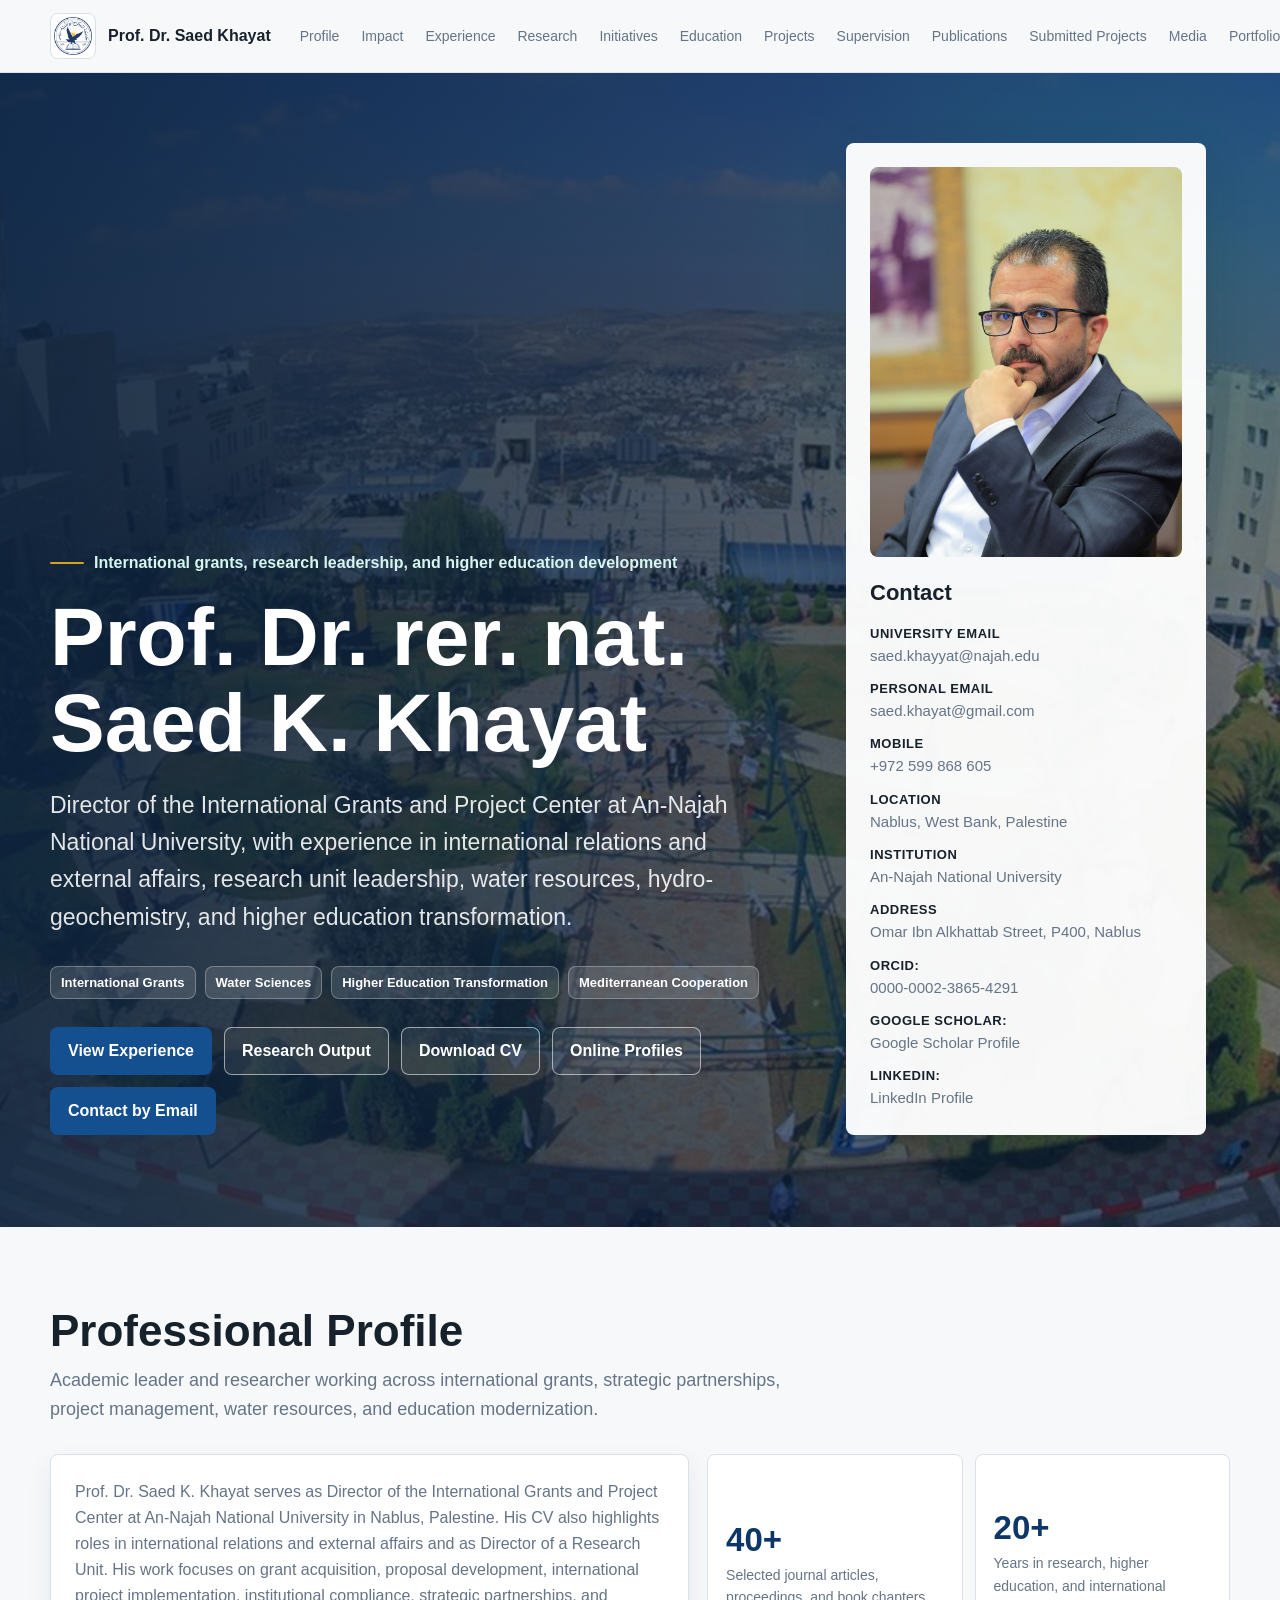
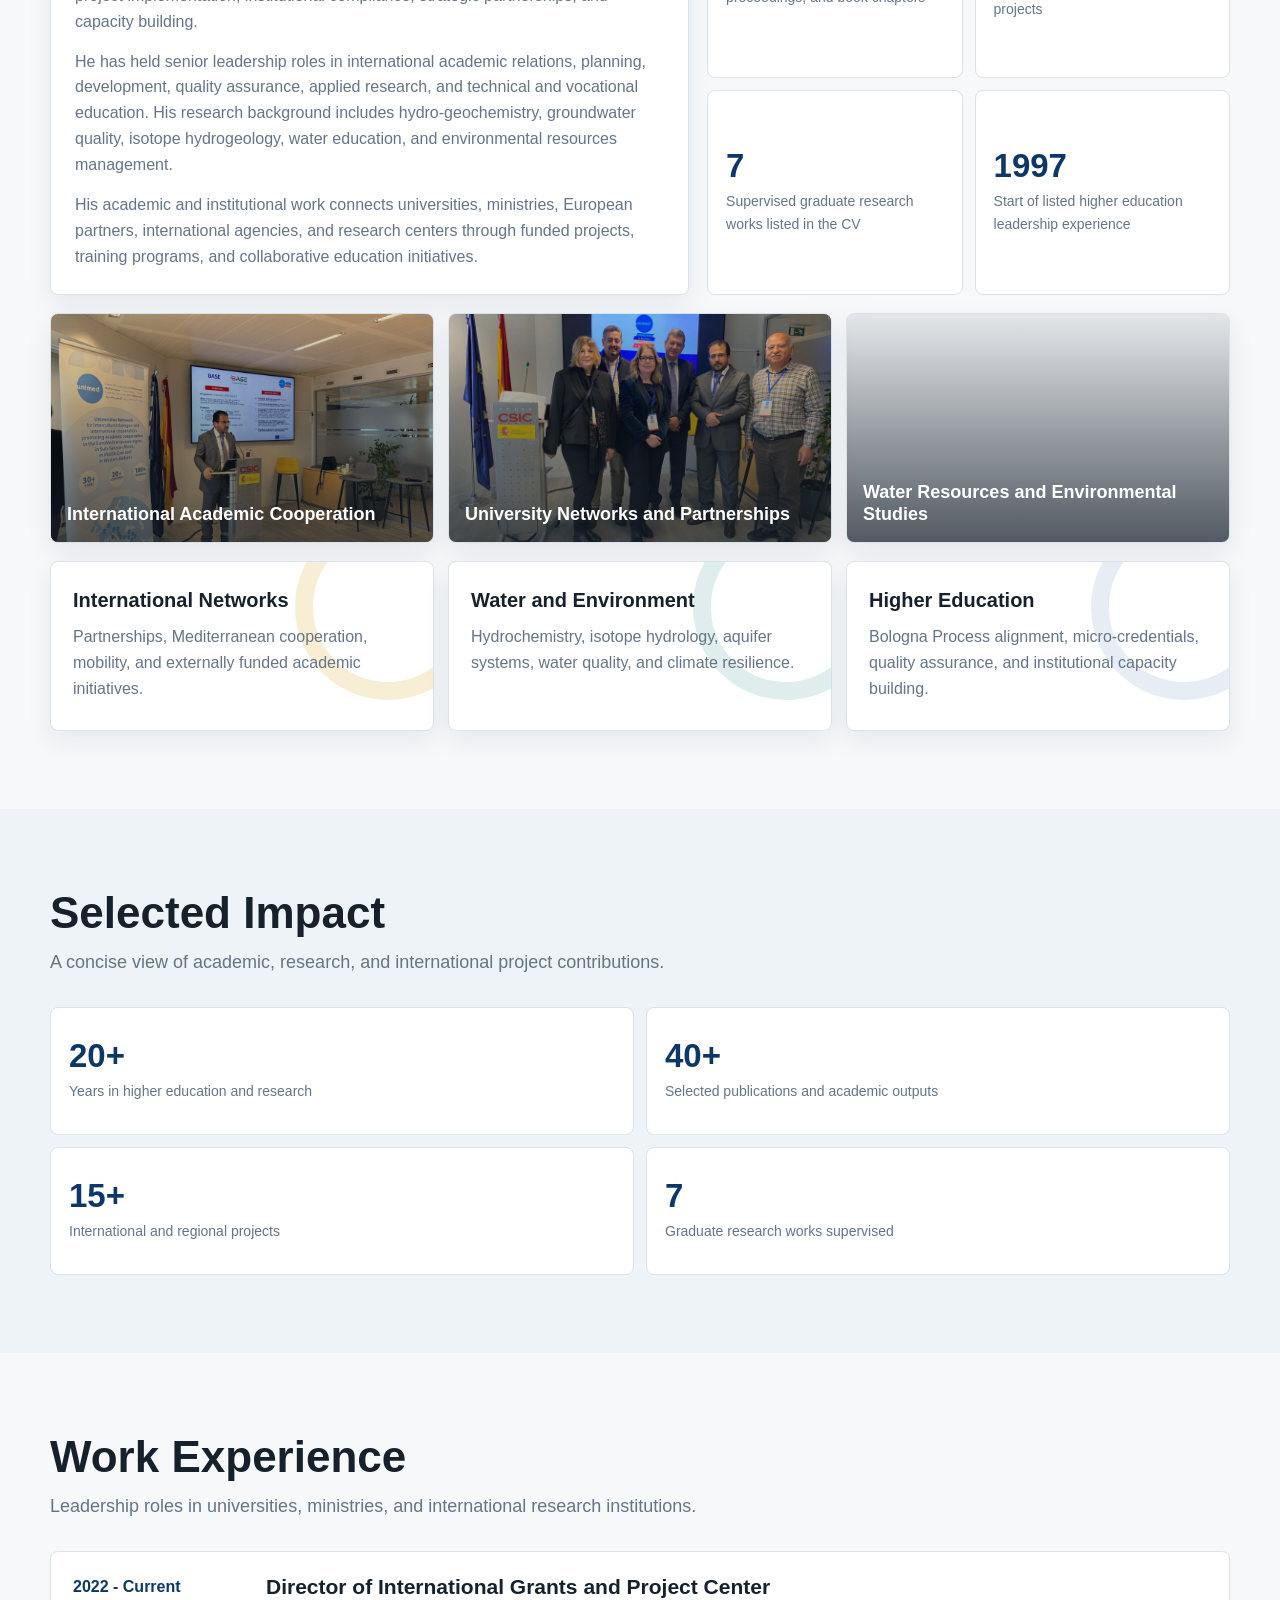
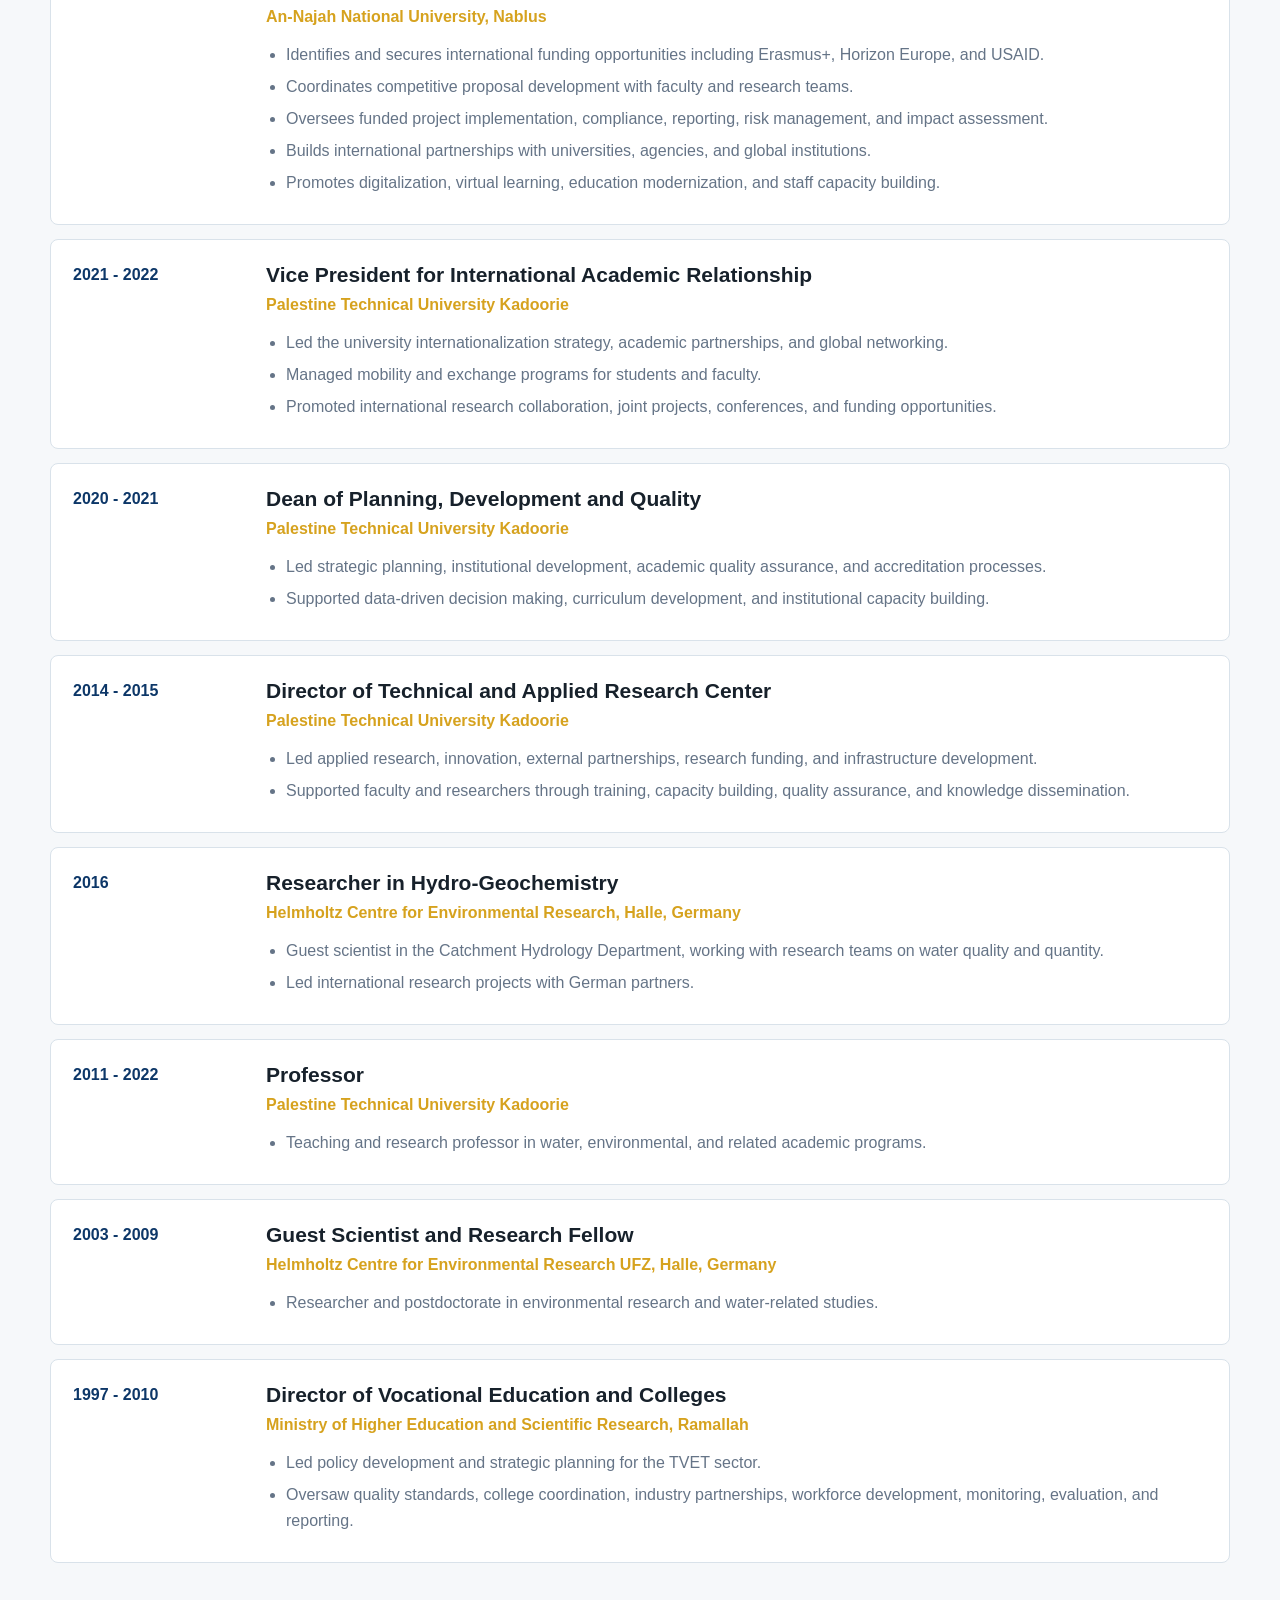
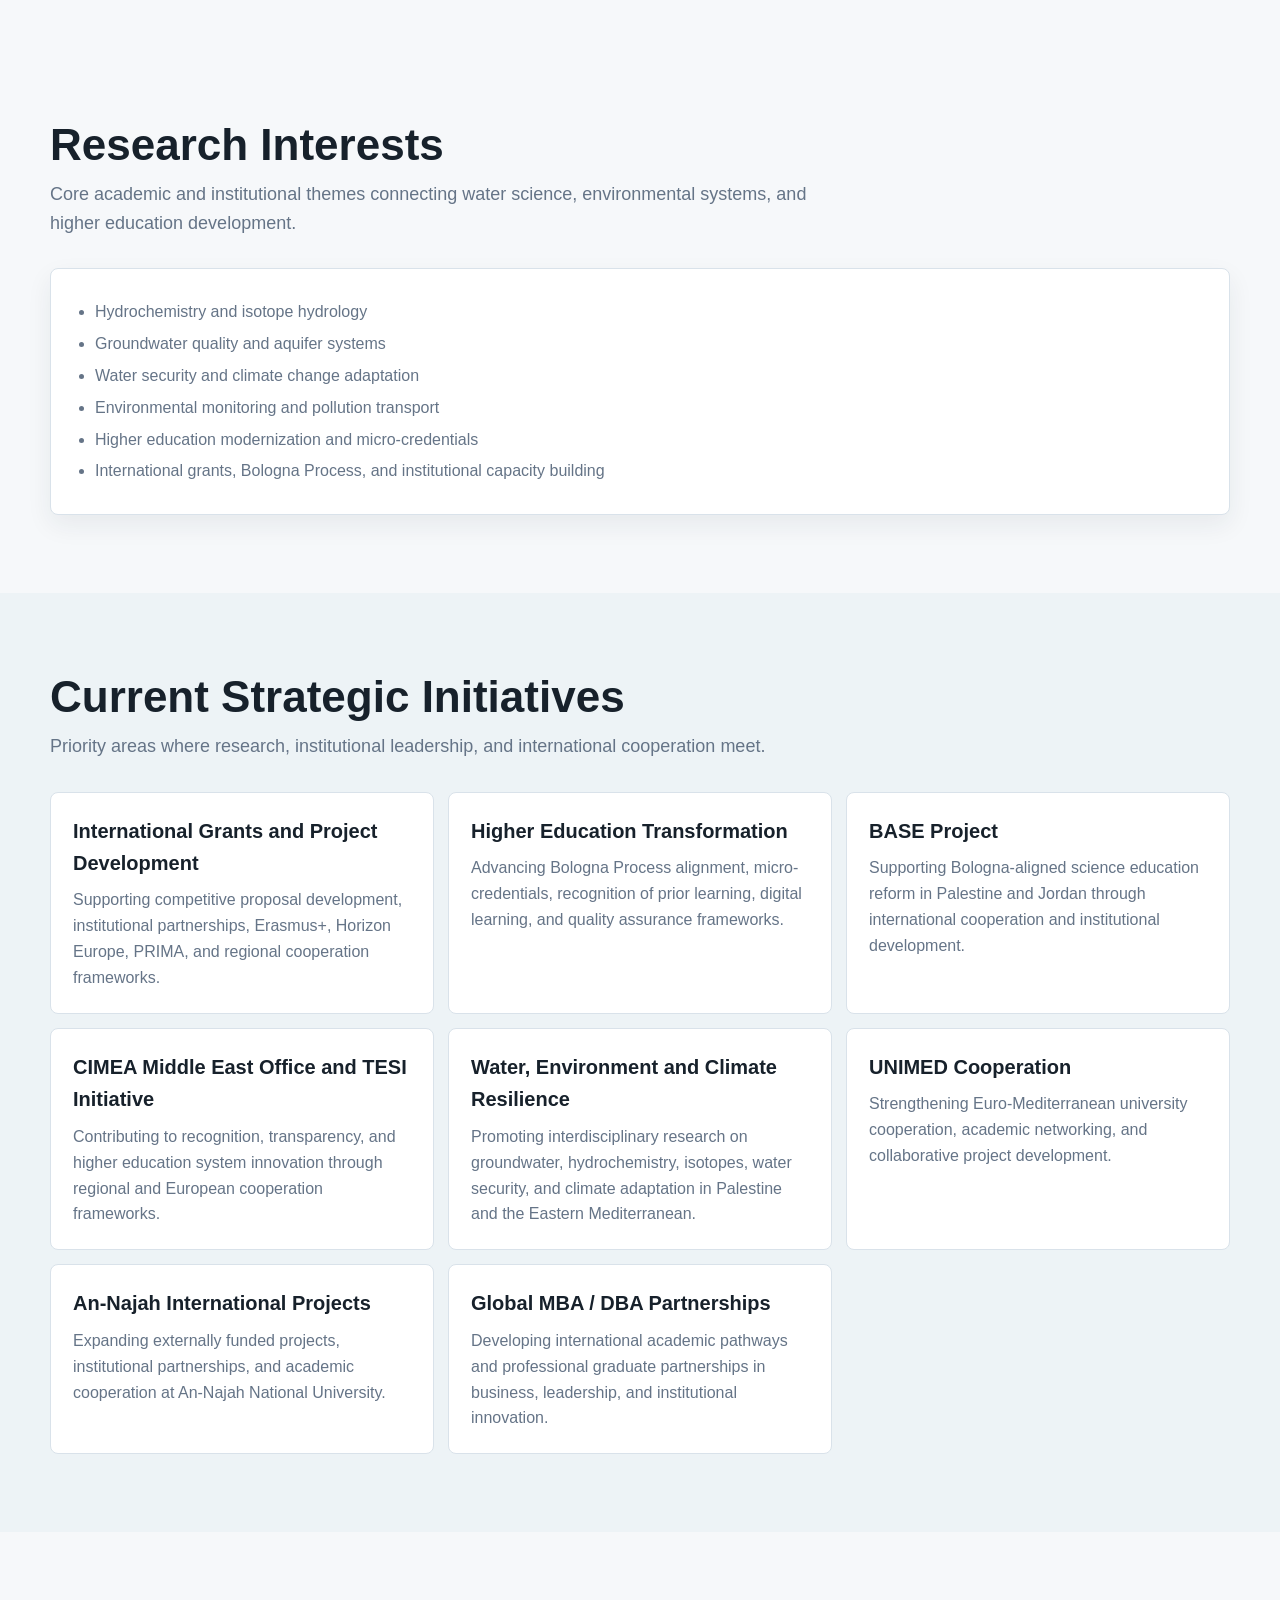
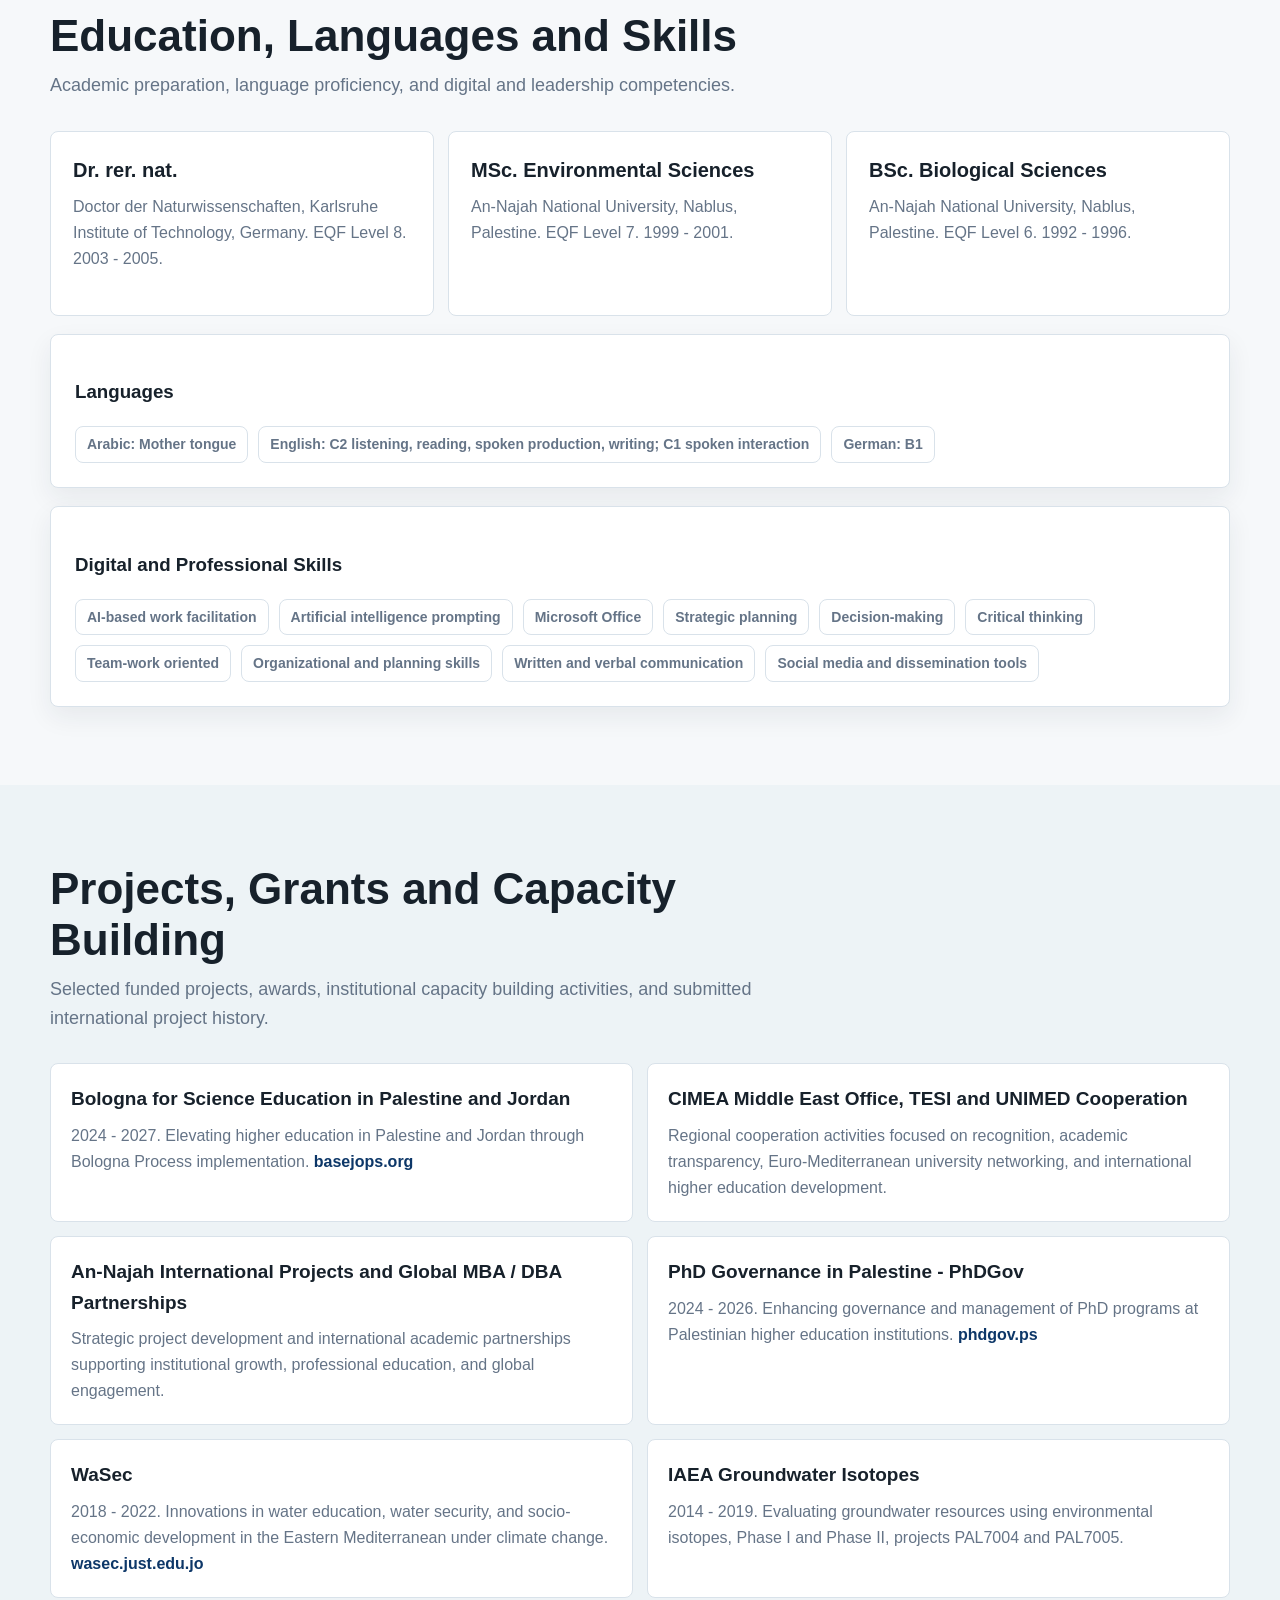
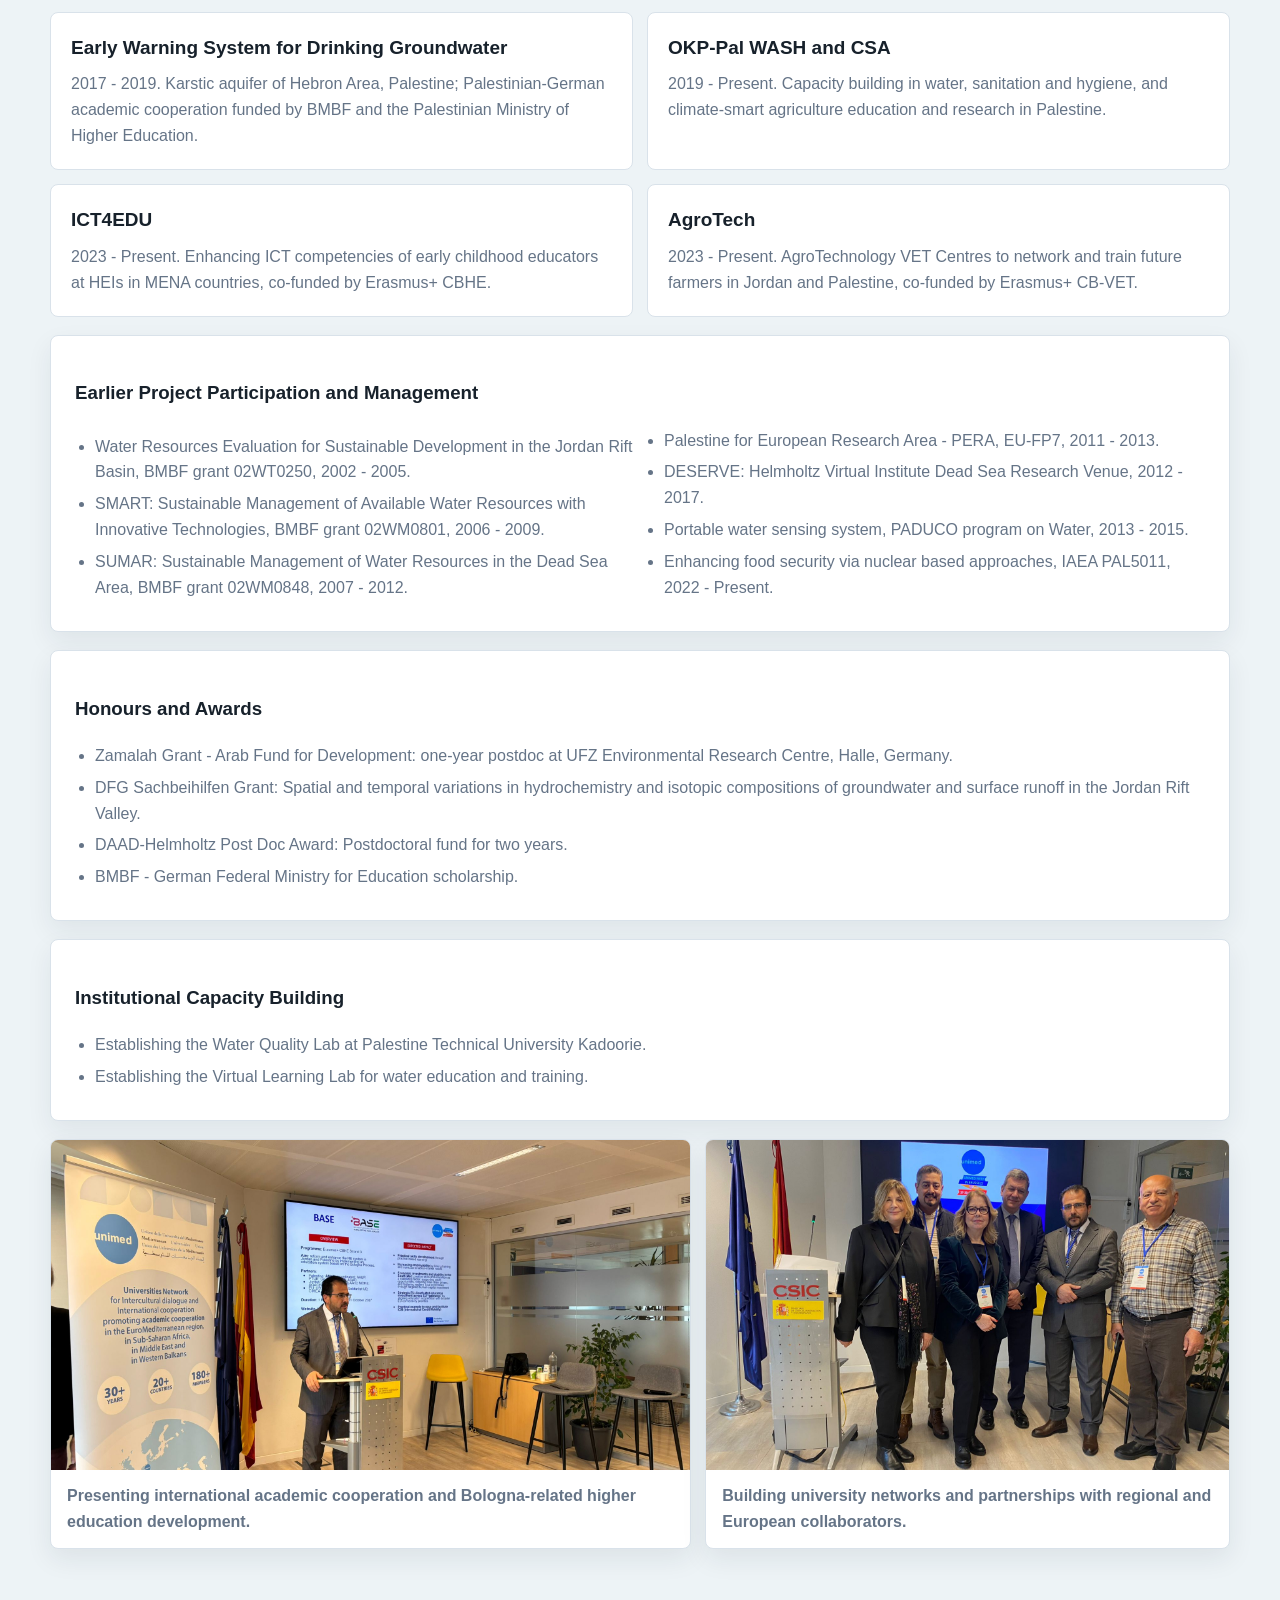
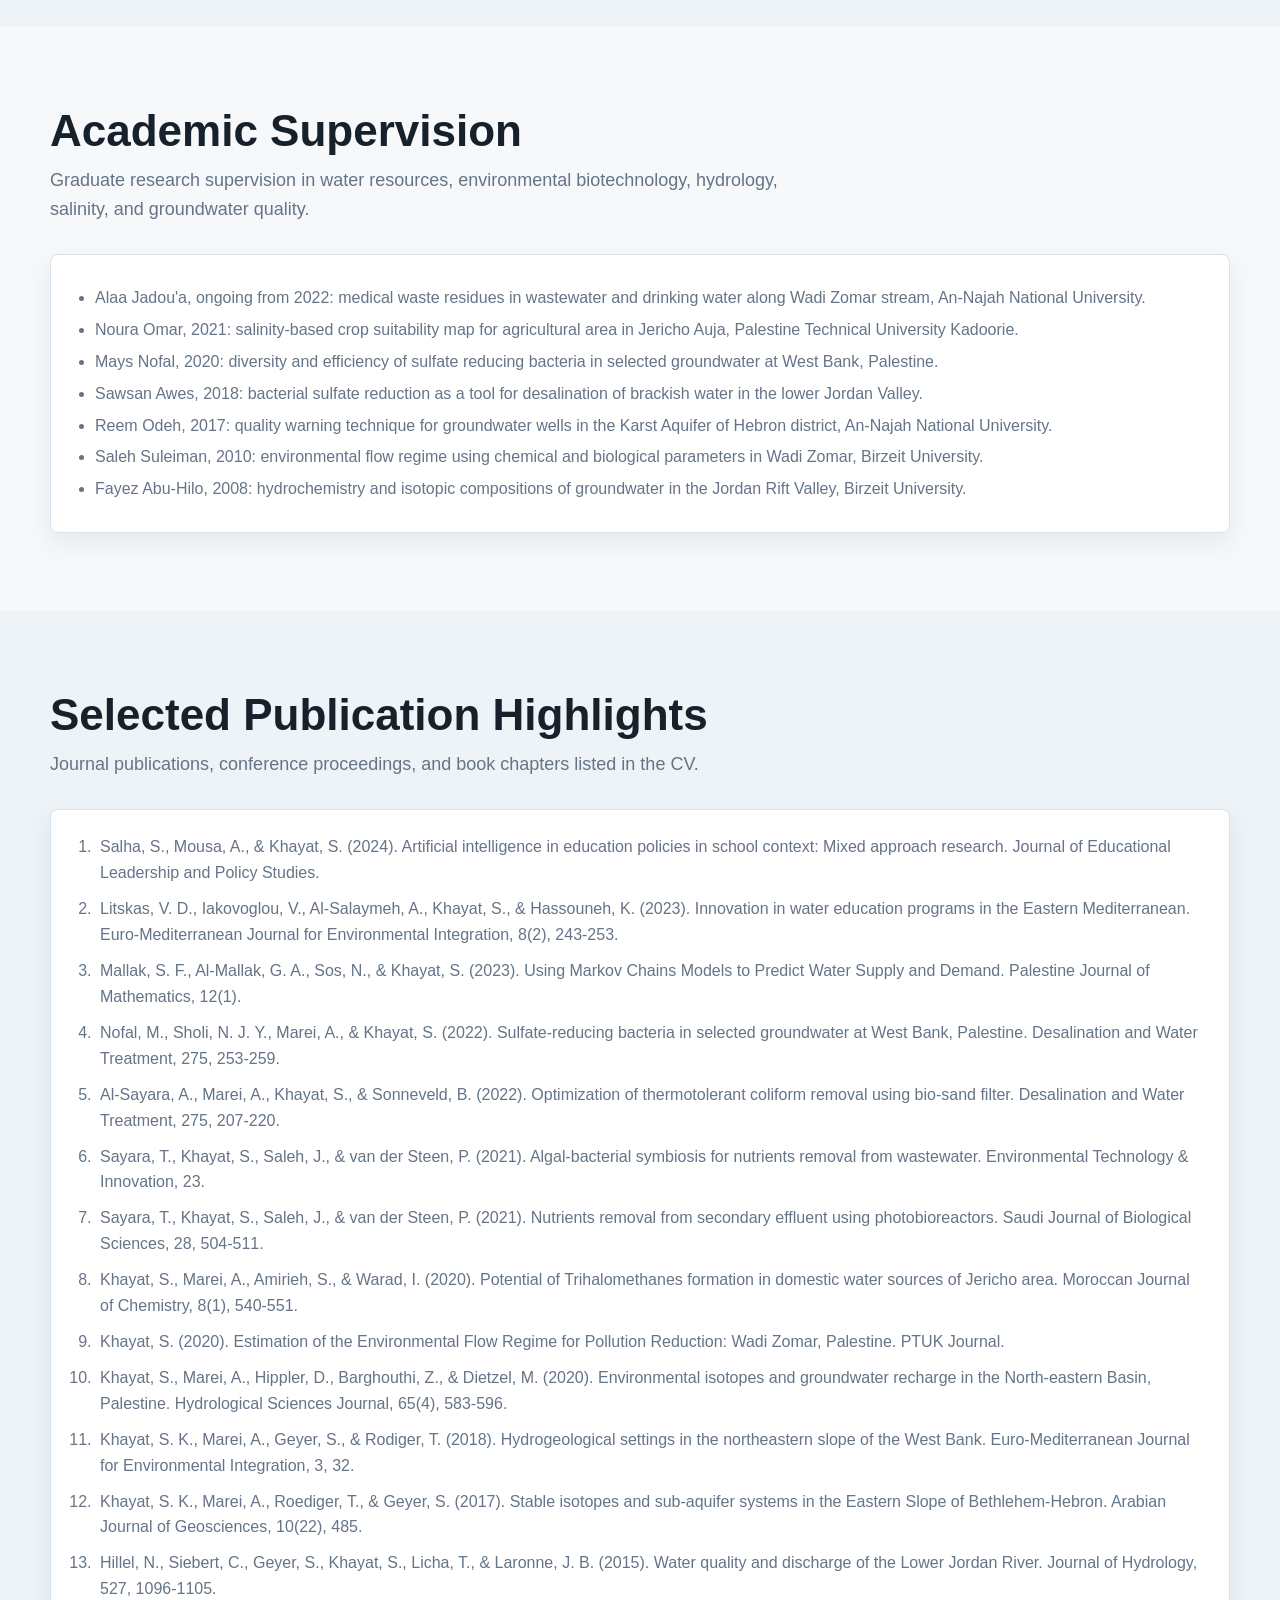
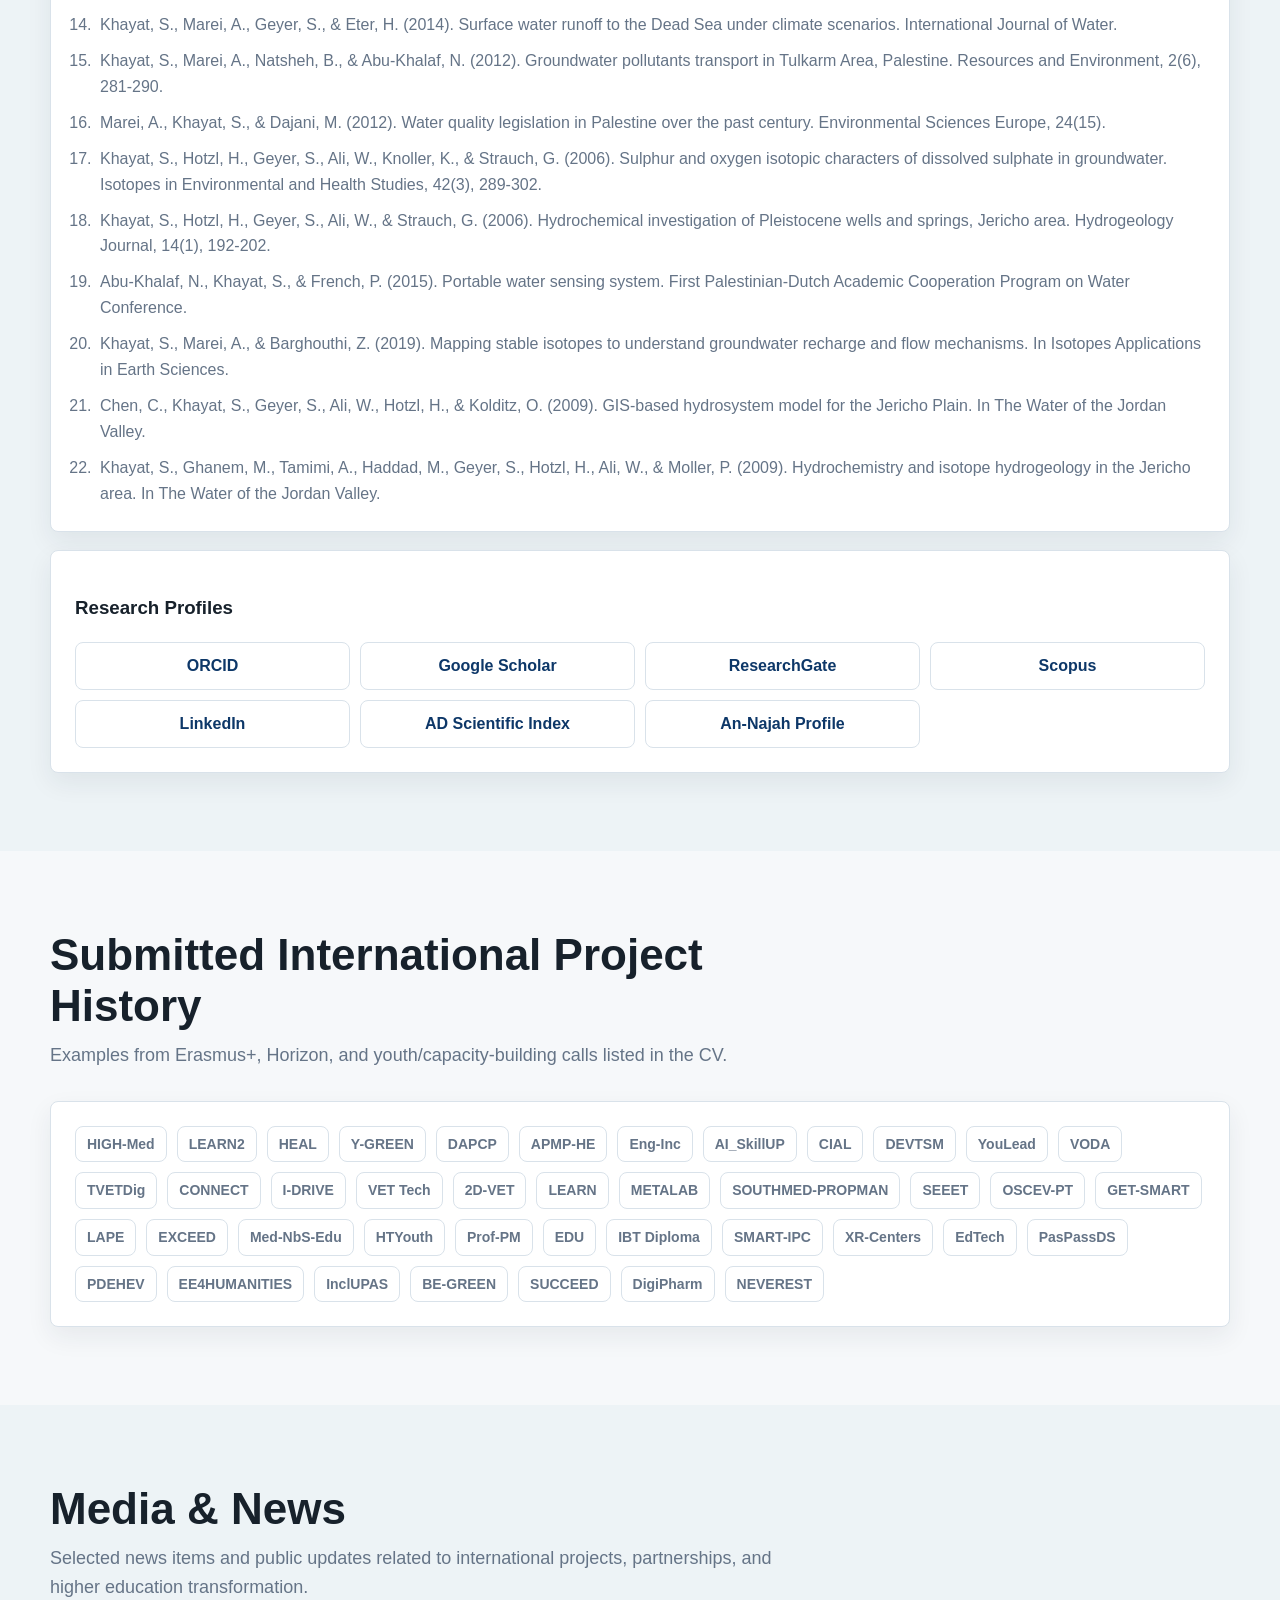
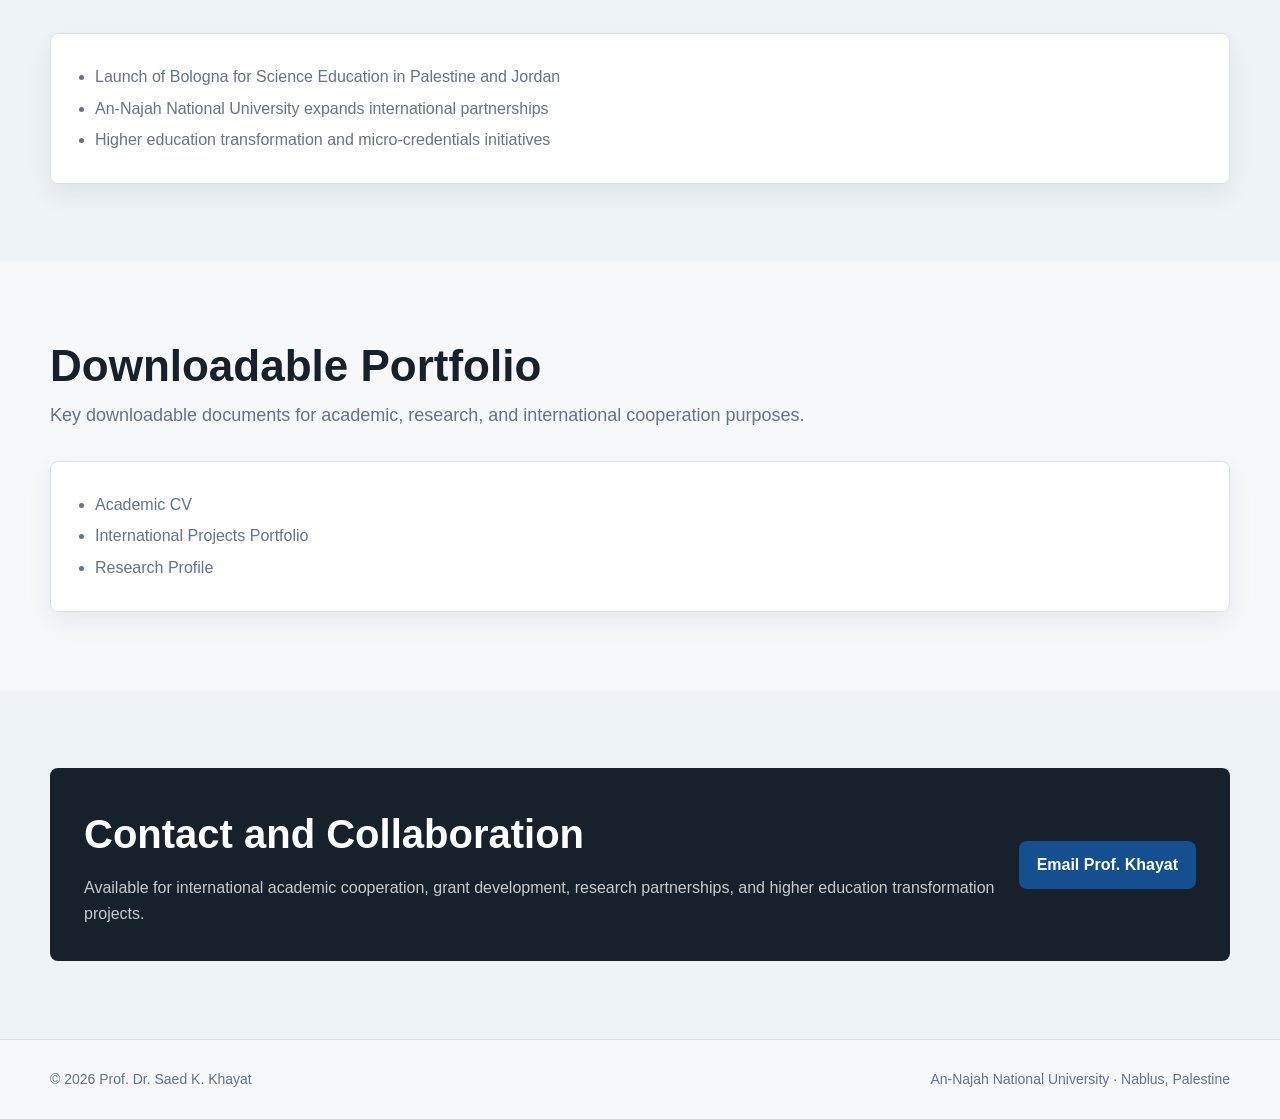
==== commit ad417550: "Add files via upload Replace index.html with updated version" ====
--- a/index.html
+++ b/index.html
@@ -12,9 +12,10 @@
       --line: #d9e2ea;
       --paper: #f6f8fa;
       --panel: #ffffff;
-      --accent: #0f766e;
-      --accent-dark: #0b5f59;
-      --gold: #b7782f;
+      --accent: #144f8f;
+      --accent-dark: #0d3768;
+      --aqua: #0f766e;
+      --gold: #d6a21e;
       --soft: #e8f3f1;
       --shadow: 0 18px 48px rgba(24, 36, 50, 0.12);
     }
@@ -60,6 +61,16 @@
       min-width: fit-content;
     }
 
+    .brand-logo {
+      width: 46px;
+      height: 46px;
+      object-fit: contain;
+      border-radius: 8px;
+      background: #fff;
+      padding: 3px;
+      border: 1px solid var(--line);
+    }
+
     .brand-mark {
       width: 42px;
       height: 42px;
@@ -96,8 +107,9 @@
       align-items: center;
       color: #fff;
       background:
-        linear-gradient(90deg, rgba(18, 29, 40, 0.9), rgba(18, 29, 40, 0.48)),
-        url("https://images.unsplash.com/photo-1524995997946-a1c2e315a42f?auto=format&fit=crop&w=1800&q=80") center/cover;
+        radial-gradient(circle at 88% 18%, rgba(15, 118, 110, 0.32), transparent 26%),
+        linear-gradient(90deg, rgba(13, 35, 62, 0.92), rgba(13, 35, 62, 0.58)),
+        url("najah-campus.jpg") center/cover;
       padding: 70px 0 92px;
     }
 
@@ -140,6 +152,26 @@
       margin: 22px 0 30px;
       color: rgba(255, 255, 255, 0.88);
       font-size: clamp(18px, 2.1vw, 23px);
+    }
+
+    .focus-line {
+      display: flex;
+      flex-wrap: wrap;
+      gap: 9px;
+      margin: 0 0 28px;
+    }
+
+    .focus-line span {
+      min-height: 32px;
+      display: inline-flex;
+      align-items: center;
+      padding: 5px 10px;
+      border-radius: 8px;
+      color: #fff;
+      background: rgba(255, 255, 255, 0.13);
+      border: 1px solid rgba(255, 255, 255, 0.28);
+      font-weight: 800;
+      font-size: 13px;
     }
 
     .actions {
@@ -448,6 +480,80 @@
       font-weight: 650;
     }
 
+    .profile-links {
+      display: grid;
+      grid-template-columns: repeat(4, 1fr);
+      gap: 10px;
+    }
+
+    .profile-links a {
+      min-height: 48px;
+      display: inline-flex;
+      align-items: center;
+      justify-content: center;
+      text-align: center;
+      padding: 10px 12px;
+      border-radius: 8px;
+      border: 1px solid var(--line);
+      background: #fff;
+      color: var(--accent-dark);
+      font-weight: 800;
+    }
+
+    .profile-links a:hover {
+      border-color: var(--accent);
+      background: var(--soft);
+    }
+
+    .visual-signals {
+      display: grid;
+      grid-template-columns: repeat(3, 1fr);
+      gap: 14px;
+      margin-top: 18px;
+    }
+
+    .signal {
+      position: relative;
+      overflow: hidden;
+      min-height: 170px;
+      padding: 22px;
+      border-radius: 8px;
+      border: 1px solid var(--line);
+      background: #fff;
+      box-shadow: 0 10px 26px rgba(24, 36, 50, 0.07);
+    }
+
+    .signal::before {
+      content: "";
+      position: absolute;
+      width: 150px;
+      height: 150px;
+      border: 18px solid rgba(20, 79, 143, 0.1);
+      border-radius: 50%;
+      right: -48px;
+      top: -48px;
+    }
+
+    .signal.water::before {
+      border-color: rgba(15, 118, 110, 0.13);
+    }
+
+    .signal.network::before {
+      border-color: rgba(214, 162, 30, 0.18);
+    }
+
+    .signal h3 {
+      position: relative;
+      margin: 0 0 8px;
+      font-size: 20px;
+    }
+
+    .signal p {
+      position: relative;
+      margin: 0;
+      color: var(--muted);
+    }
+
     .project-list {
       display: grid;
       grid-template-columns: repeat(2, 1fr);
@@ -550,6 +656,8 @@
       .profile-grid,
       .image-strip,
       .gallery,
+      .profile-links,
+      .visual-signals,
       .cards,
       .project-list,
       .contact-band {
@@ -581,17 +689,22 @@
   <header class="site-header">
     <nav class="nav" aria-label="Main navigation">
       <a class="brand" href="#home">
-        <span class="brand-mark">SK</span>
+        <img class="brand-logo" src="najah-logo.png" alt="An-Najah National University logo">
         <span>Prof. Dr. Saed Khayat</span>
       </a>
       <div class="nav-links">
         <a href="#about">Profile</a>
+        <a href="#impact">Impact</a>
         <a href="#experience">Experience</a>
+        <a href="#research-interests">Research</a>
+        <a href="#strategic-initiatives">Initiatives</a>
         <a href="#education">Education</a>
         <a href="#projects">Projects</a>
         <a href="#supervision">Supervision</a>
         <a href="#publications">Publications</a>
         <a href="#erasmus">Submitted Projects</a>
+        <a href="#media">Media</a>
+        <a href="#portfolio">Portfolio</a>
         <a href="#contact">Contact</a>
       </div>
     </nav>
@@ -604,21 +717,33 @@
           <p class="eyebrow">International grants, research leadership, and higher education development</p>
           <h1>Prof. Dr. rer. nat. Saed K. Khayat</h1>
           <p class="lead">Director of the International Grants and Project Center at An-Najah National University, with experience in international relations and external affairs, research unit leadership, water resources, hydro-geochemistry, and higher education transformation.</p>
+          <div class="focus-line" aria-label="Professional focus areas">
+            <span>International Grants</span>
+            <span>Water Sciences</span>
+            <span>Higher Education Transformation</span>
+            <span>Mediterranean Cooperation</span>
+          </div>
           <div class="actions">
-            <a class="button primary" href="#experience">View Experience</a>
-            <a class="button secondary" href="#publications">Research Output</a>
+          <a class="button primary" href="#experience">View Experience</a>
+          <a class="button secondary" href="#publications">Research Output</a>
+            <a class="button secondary" href="SAED EUROPASS full (4).pdf" target="_blank" rel="noopener">Download CV</a>
+            <a class="button secondary" href="#profiles">Online Profiles</a>
+            <a class="button primary" href="mailto:saed.khayat@gmail.com">Contact by Email</a>
           </div>
         </div>
         <aside class="hero-card" aria-label="Contact summary">
           <img class="portrait" src="saed-khayat.jpg" alt="Prof. Dr. Saed K. Khayat">
           <h2>Contact</h2>
           <ul class="contact-list">
-            <li><strong>Email</strong><a href="mailto:saed.khayyat@najah.edu">saed.khayyat@najah.edu</a></li>
+            <li><strong>University Email</strong><a href="mailto:saed.khayyat@najah.edu">saed.khayyat@najah.edu</a></li>
+            <li><strong>Personal Email</strong><a href="mailto:saed.khayat@gmail.com">saed.khayat@gmail.com</a></li>
             <li><strong>Mobile</strong><a href="tel:+972599868605">+972 599 868 605</a></li>
             <li><strong>Location</strong>Nablus, West Bank, Palestine</li>
             <li><strong>Institution</strong>An-Najah National University</li>
             <li><strong>Address</strong>Omar Ibn Alkhattab Street, P400, Nablus</li>
-            <li><strong>ORCID</strong>0000-0002-3865-4291</li>
+            <li><strong>ORCID:</strong><a href="https://orcid.org/0000-0002-3865-4291" target="_blank" rel="noopener">0000-0002-3865-4291</a></li>
+            <li><strong>Google Scholar:</strong><a href="PUT-YOUR-LINK" target="_blank" rel="noopener">Google Scholar Profile</a></li>
+            <li><strong>LinkedIn:</strong><a href="PUT-YOUR-LINK" target="_blank" rel="noopener">LinkedIn Profile</a></li>
           </ul>
         </aside>
       </div>
@@ -654,10 +779,39 @@
             <span>Water Resources and Environmental Studies</span>
           </div>
         </div>
-      </div>
-    </section>
-
-    <section class="section alt" id="experience">
+        <div class="visual-signals" aria-label="Visual focus areas">
+          <article class="signal network">
+            <h3>International Networks</h3>
+            <p>Partnerships, Mediterranean cooperation, mobility, and externally funded academic initiatives.</p>
+          </article>
+          <article class="signal water">
+            <h3>Water and Environment</h3>
+            <p>Hydrochemistry, isotope hydrology, aquifer systems, water quality, and climate resilience.</p>
+          </article>
+          <article class="signal">
+            <h3>Higher Education</h3>
+            <p>Bologna Process alignment, micro-credentials, quality assurance, and institutional capacity building.</p>
+          </article>
+        </div>
+      </div>
+    </section>
+
+    <section class="section alt" id="impact">
+      <div class="wrap">
+        <div class="section-head">
+          <h2>Selected Impact</h2>
+          <p>A concise view of academic, research, and international project contributions.</p>
+        </div>
+        <div class="stats">
+          <div class="stat"><strong>20+</strong><span>Years in higher education and research</span></div>
+          <div class="stat"><strong>40+</strong><span>Selected publications and academic outputs</span></div>
+          <div class="stat"><strong>15+</strong><span>International and regional projects</span></div>
+          <div class="stat"><strong>7</strong><span>Graduate research works supervised</span></div>
+        </div>
+      </div>
+    </section>
+
+    <section class="section" id="experience">
       <div class="wrap">
         <div class="section-head">
           <h2>Work Experience</h2>
@@ -758,6 +912,68 @@
       </div>
     </section>
 
+    <section class="section" id="research-interests">
+      <div class="wrap">
+        <div class="section-head">
+          <h2>Research Interests</h2>
+          <p>Core academic and institutional themes connecting water science, environmental systems, and higher education development.</p>
+        </div>
+        <div class="panel">
+          <ul class="compact-list">
+            <li>Hydrochemistry and isotope hydrology</li>
+            <li>Groundwater quality and aquifer systems</li>
+            <li>Water security and climate change adaptation</li>
+            <li>Environmental monitoring and pollution transport</li>
+            <li>Higher education modernization and micro-credentials</li>
+            <li>International grants, Bologna Process, and institutional capacity building</li>
+          </ul>
+        </div>
+      </div>
+    </section>
+
+    <section class="section alt" id="strategic-initiatives">
+      <div class="wrap">
+        <div class="section-head">
+          <h2>Current Strategic Initiatives</h2>
+          <p>Priority areas where research, institutional leadership, and international cooperation meet.</p>
+        </div>
+        <div class="cards">
+          <article class="card">
+            <h3>International Grants and Project Development</h3>
+            <p>Supporting competitive proposal development, institutional partnerships, Erasmus+, Horizon Europe, PRIMA, and regional cooperation frameworks.</p>
+          </article>
+          <article class="card">
+            <h3>Higher Education Transformation</h3>
+            <p>Advancing Bologna Process alignment, micro-credentials, recognition of prior learning, digital learning, and quality assurance frameworks.</p>
+          </article>
+          <article class="card">
+            <h3>BASE Project</h3>
+            <p>Supporting Bologna-aligned science education reform in Palestine and Jordan through international cooperation and institutional development.</p>
+          </article>
+          <article class="card">
+            <h3>CIMEA Middle East Office and TESI Initiative</h3>
+            <p>Contributing to recognition, transparency, and higher education system innovation through regional and European cooperation frameworks.</p>
+          </article>
+          <article class="card">
+            <h3>Water, Environment and Climate Resilience</h3>
+            <p>Promoting interdisciplinary research on groundwater, hydrochemistry, isotopes, water security, and climate adaptation in Palestine and the Eastern Mediterranean.</p>
+          </article>
+          <article class="card">
+            <h3>UNIMED Cooperation</h3>
+            <p>Strengthening Euro-Mediterranean university cooperation, academic networking, and collaborative project development.</p>
+          </article>
+          <article class="card">
+            <h3>An-Najah International Projects</h3>
+            <p>Expanding externally funded projects, institutional partnerships, and academic cooperation at An-Najah National University.</p>
+          </article>
+          <article class="card">
+            <h3>Global MBA / DBA Partnerships</h3>
+            <p>Developing international academic pathways and professional graduate partnerships in business, leadership, and institutional innovation.</p>
+          </article>
+        </div>
+      </div>
+    </section>
+
     <section class="section" id="education">
       <div class="wrap">
         <div class="section-head">
@@ -814,6 +1030,14 @@
           <article class="project">
             <h3>Bologna for Science Education in Palestine and Jordan</h3>
             <p>2024 - 2027. Elevating higher education in Palestine and Jordan through Bologna Process implementation. <a href="https://basejops.org/">basejops.org</a></p>
+          </article>
+          <article class="project">
+            <h3>CIMEA Middle East Office, TESI and UNIMED Cooperation</h3>
+            <p>Regional cooperation activities focused on recognition, academic transparency, Euro-Mediterranean university networking, and international higher education development.</p>
+          </article>
+          <article class="project">
+            <h3>An-Najah International Projects and Global MBA / DBA Partnerships</h3>
+            <p>Strategic project development and international academic partnerships supporting institutional growth, professional education, and global engagement.</p>
           </article>
           <article class="project">
             <h3>PhD Governance in Palestine - PhDGov</h3>
@@ -939,10 +1163,14 @@
         </div>
         <div class="panel" style="margin-top:18px">
           <h3>Research Profiles</h3>
-          <div class="tag-grid">
-            <span class="tag">Google Scholar: Prof. Dr. rer. nat. Saed Khayat</span>
-            <span class="tag">ResearchGate: Saed K. Khayat</span>
-            <span class="tag">ORCID: 0000-0002-3865-4291</span>
+          <div class="profile-links" id="profiles">
+            <a href="https://orcid.org/0000-0002-3865-4291" target="_blank" rel="noopener">ORCID</a>
+            <a href="https://scholar.google.com/citations?view_op=search_authors&mauthors=Saed%20Khayat" target="_blank" rel="noopener">Google Scholar</a>
+            <a href="https://www.researchgate.net/search/researcher?q=Saed%20Khayat" target="_blank" rel="noopener">ResearchGate</a>
+            <a href="https://www.scopus.com/results/authorNamesList.uri?name=name&st1=Khayat&st2=Saed" target="_blank" rel="noopener">Scopus</a>
+            <a href="https://www.linkedin.com/search/results/people/?keywords=Saed%20Khayat" target="_blank" rel="noopener">LinkedIn</a>
+            <a href="https://www.adscientificindex.com/?s=Saed%20Khayat" target="_blank" rel="noopener">AD Scientific Index</a>
+            <a href="https://www.najah.edu/en/search/?q=Saed%20Khayat" target="_blank" rel="noopener">An-Najah Profile</a>
           </div>
         </div>
       </div>
@@ -958,6 +1186,38 @@
           <div class="tag-grid">
             <span class="tag">HIGH-Med</span><span class="tag">LEARN2</span><span class="tag">HEAL</span><span class="tag">Y-GREEN</span><span class="tag">DAPCP</span><span class="tag">APMP-HE</span><span class="tag">Eng-Inc</span><span class="tag">AI_SkillUP</span><span class="tag">CIAL</span><span class="tag">DEVTSM</span><span class="tag">YouLead</span><span class="tag">VODA</span><span class="tag">TVETDig</span><span class="tag">CONNECT</span><span class="tag">I-DRIVE</span><span class="tag">VET Tech</span><span class="tag">2D-VET</span><span class="tag">LEARN</span><span class="tag">METALAB</span><span class="tag">SOUTHMED-PROPMAN</span><span class="tag">SEEET</span><span class="tag">OSCEV-PT</span><span class="tag">GET-SMART</span><span class="tag">LAPE</span><span class="tag">EXCEED</span><span class="tag">Med-NbS-Edu</span><span class="tag">HTYouth</span><span class="tag">Prof-PM</span><span class="tag">EDU</span><span class="tag">IBT Diploma</span><span class="tag">SMART-IPC</span><span class="tag">XR-Centers</span><span class="tag">EdTech</span><span class="tag">PasPassDS</span><span class="tag">PDEHEV</span><span class="tag">EE4HUMANITIES</span><span class="tag">InclUPAS</span><span class="tag">BE-GREEN</span><span class="tag">SUCCEED</span><span class="tag">DigiPharm</span><span class="tag">NEVEREST</span>
           </div>
+        </div>
+      </div>
+    </section>
+
+    <section class="section alt" id="media">
+      <div class="wrap">
+        <div class="section-head">
+          <h2>Media & News</h2>
+          <p>Selected news items and public updates related to international projects, partnerships, and higher education transformation.</p>
+        </div>
+        <div class="panel">
+          <ul class="compact-list">
+            <li><a href="PUT-LINK" target="_blank" rel="noopener">Launch of Bologna for Science Education in Palestine and Jordan</a></li>
+            <li><a href="PUT-LINK" target="_blank" rel="noopener">An-Najah National University expands international partnerships</a></li>
+            <li><a href="PUT-LINK" target="_blank" rel="noopener">Higher education transformation and micro-credentials initiatives</a></li>
+          </ul>
+        </div>
+      </div>
+    </section>
+
+    <section class="section" id="portfolio">
+      <div class="wrap">
+        <div class="section-head">
+          <h2>Downloadable Portfolio</h2>
+          <p>Key downloadable documents for academic, research, and international cooperation purposes.</p>
+        </div>
+        <div class="panel">
+          <ul class="compact-list">
+            <li><a href="SAED EUROPASS full (4).pdf" target="_blank" rel="noopener">Academic CV</a></li>
+            <li><a href="Project-Portfolio.pdf" target="_blank" rel="noopener">International Projects Portfolio</a></li>
+            <li><a href="Research-Profile.pdf" target="_blank" rel="noopener">Research Profile</a></li>
+          </ul>
         </div>
       </div>
     </section>
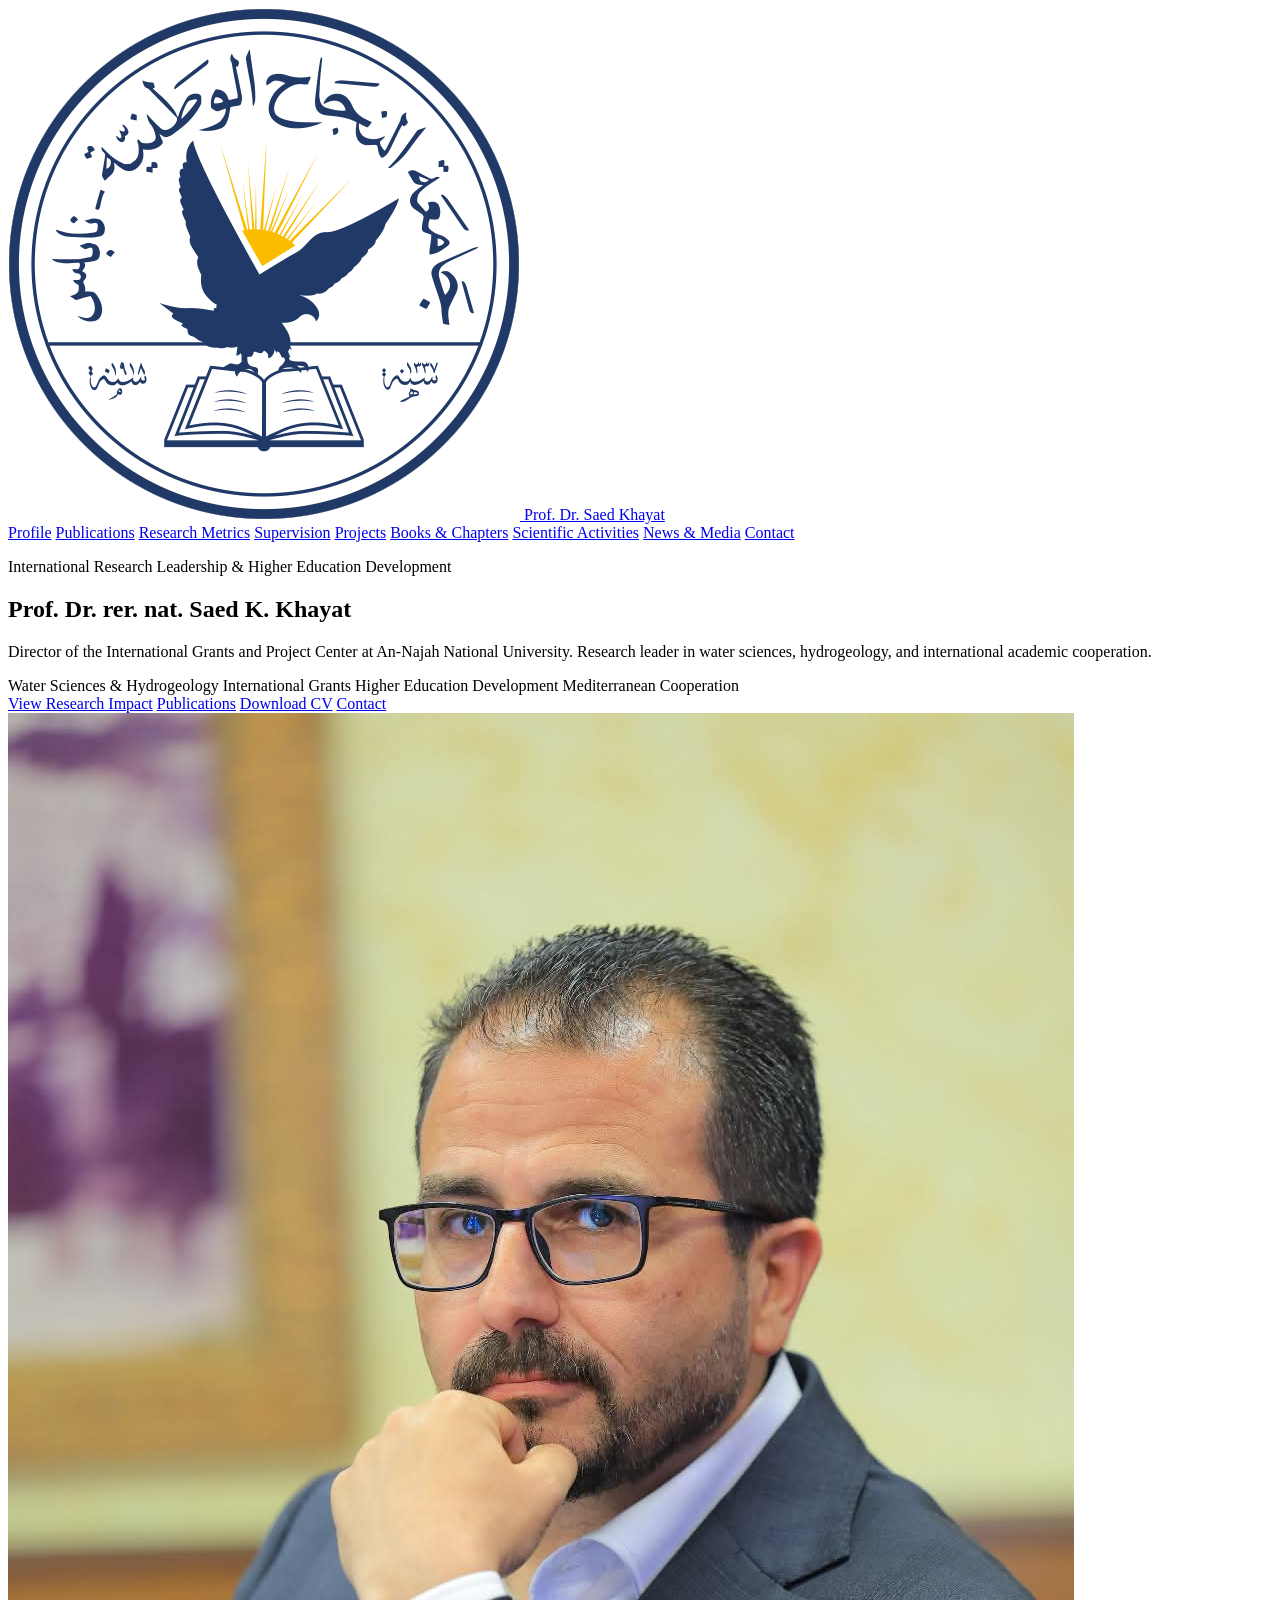
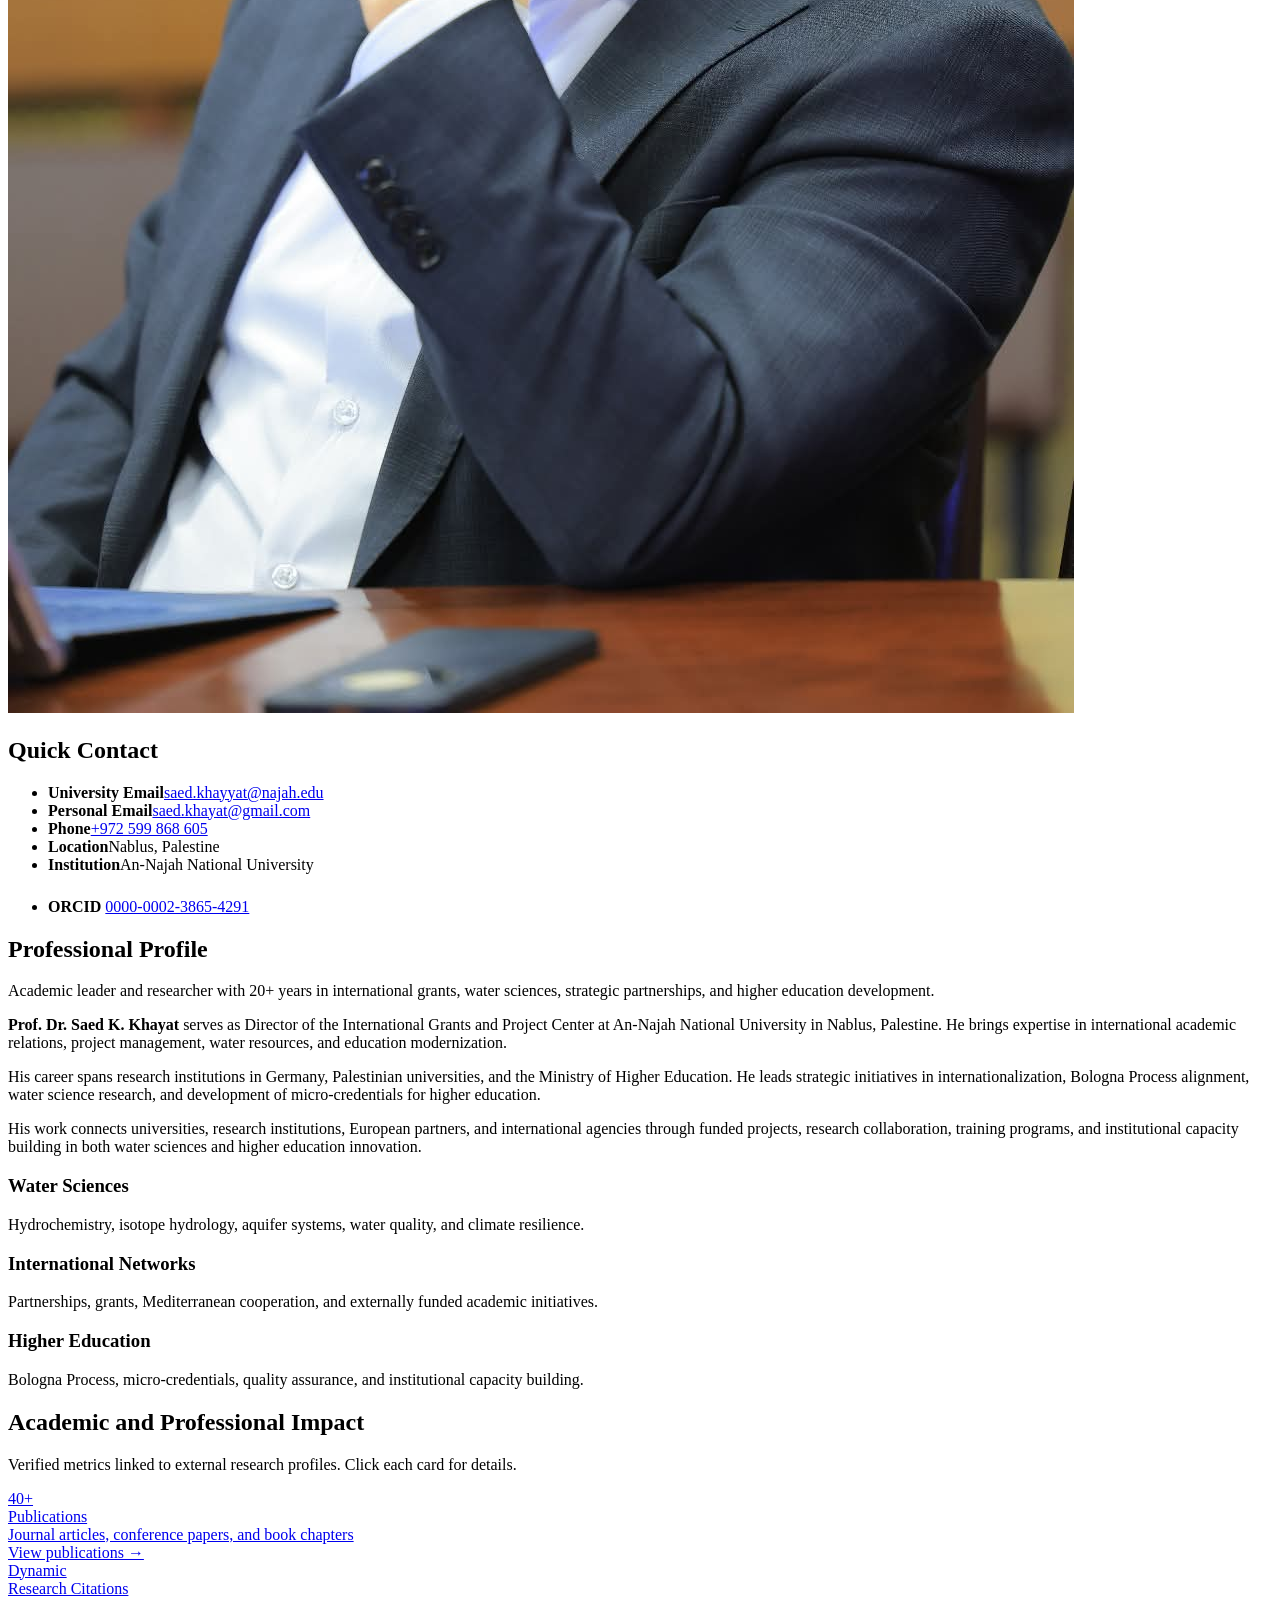
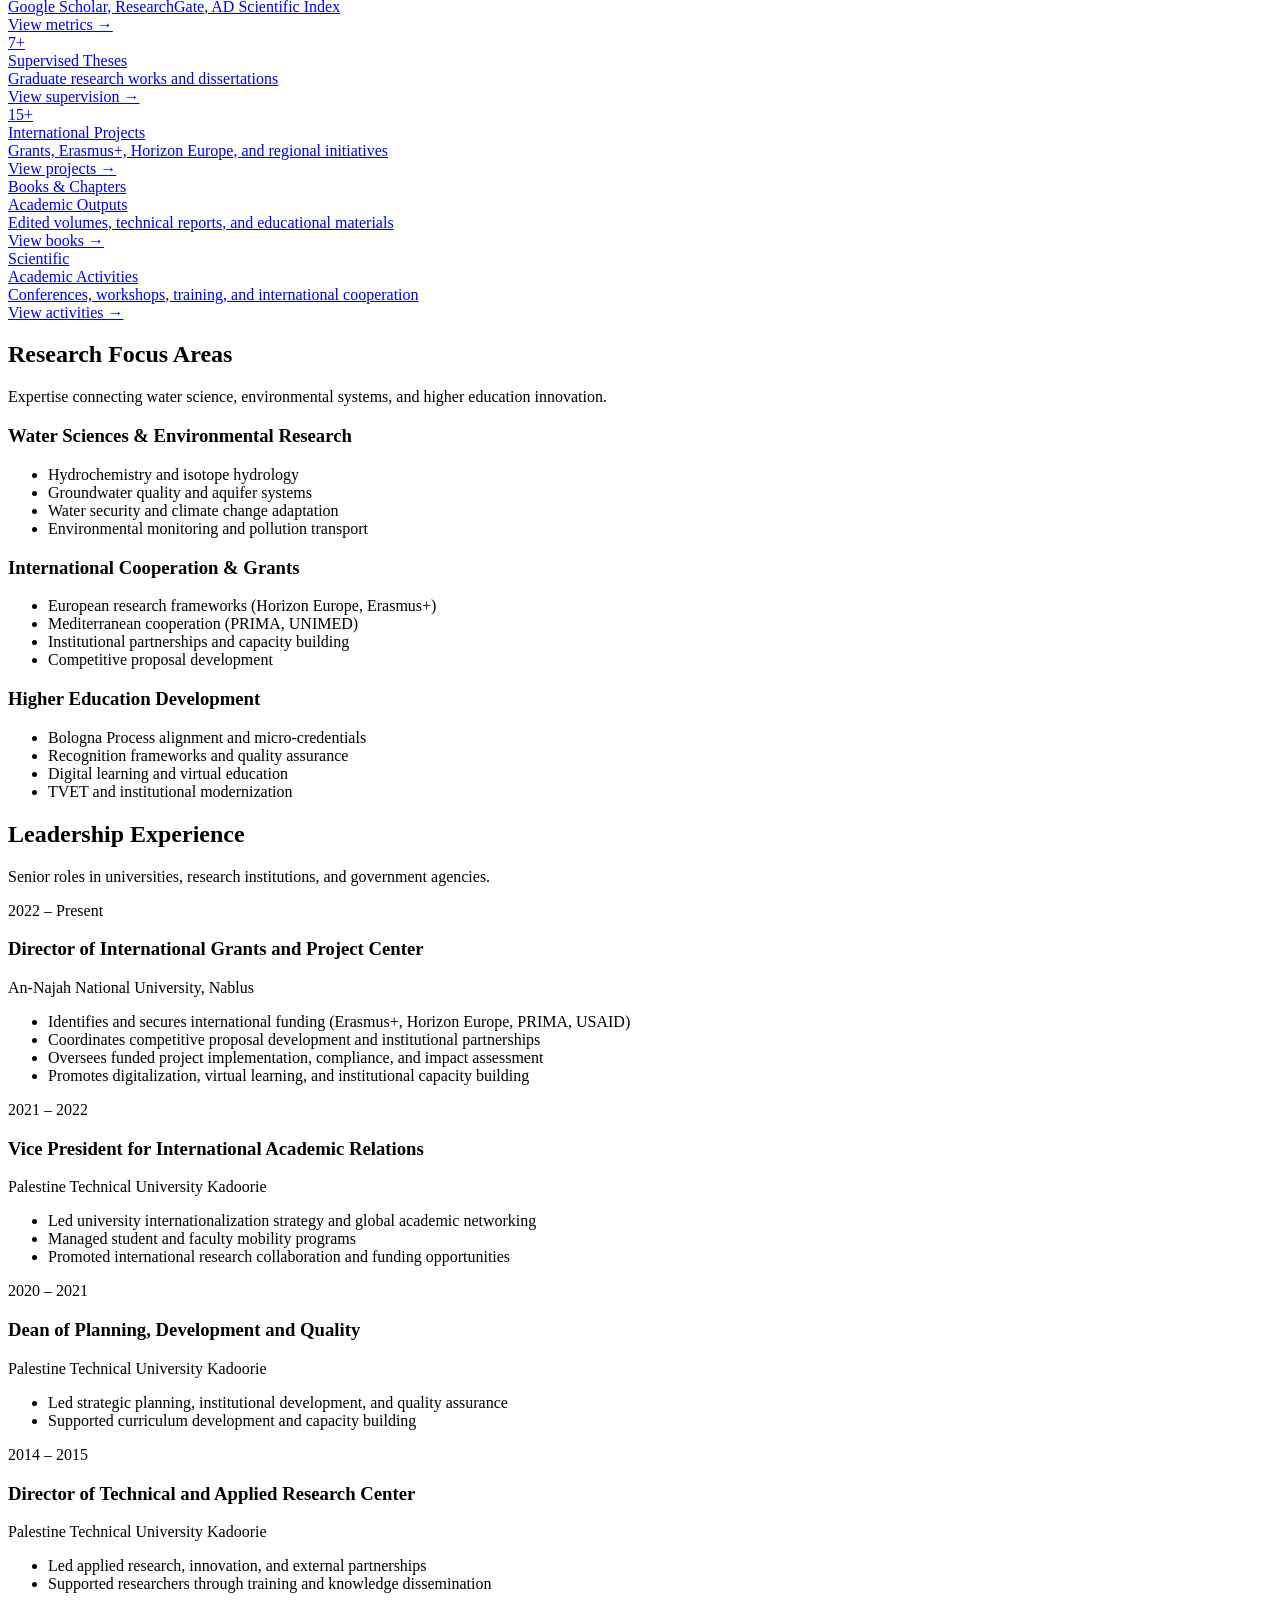
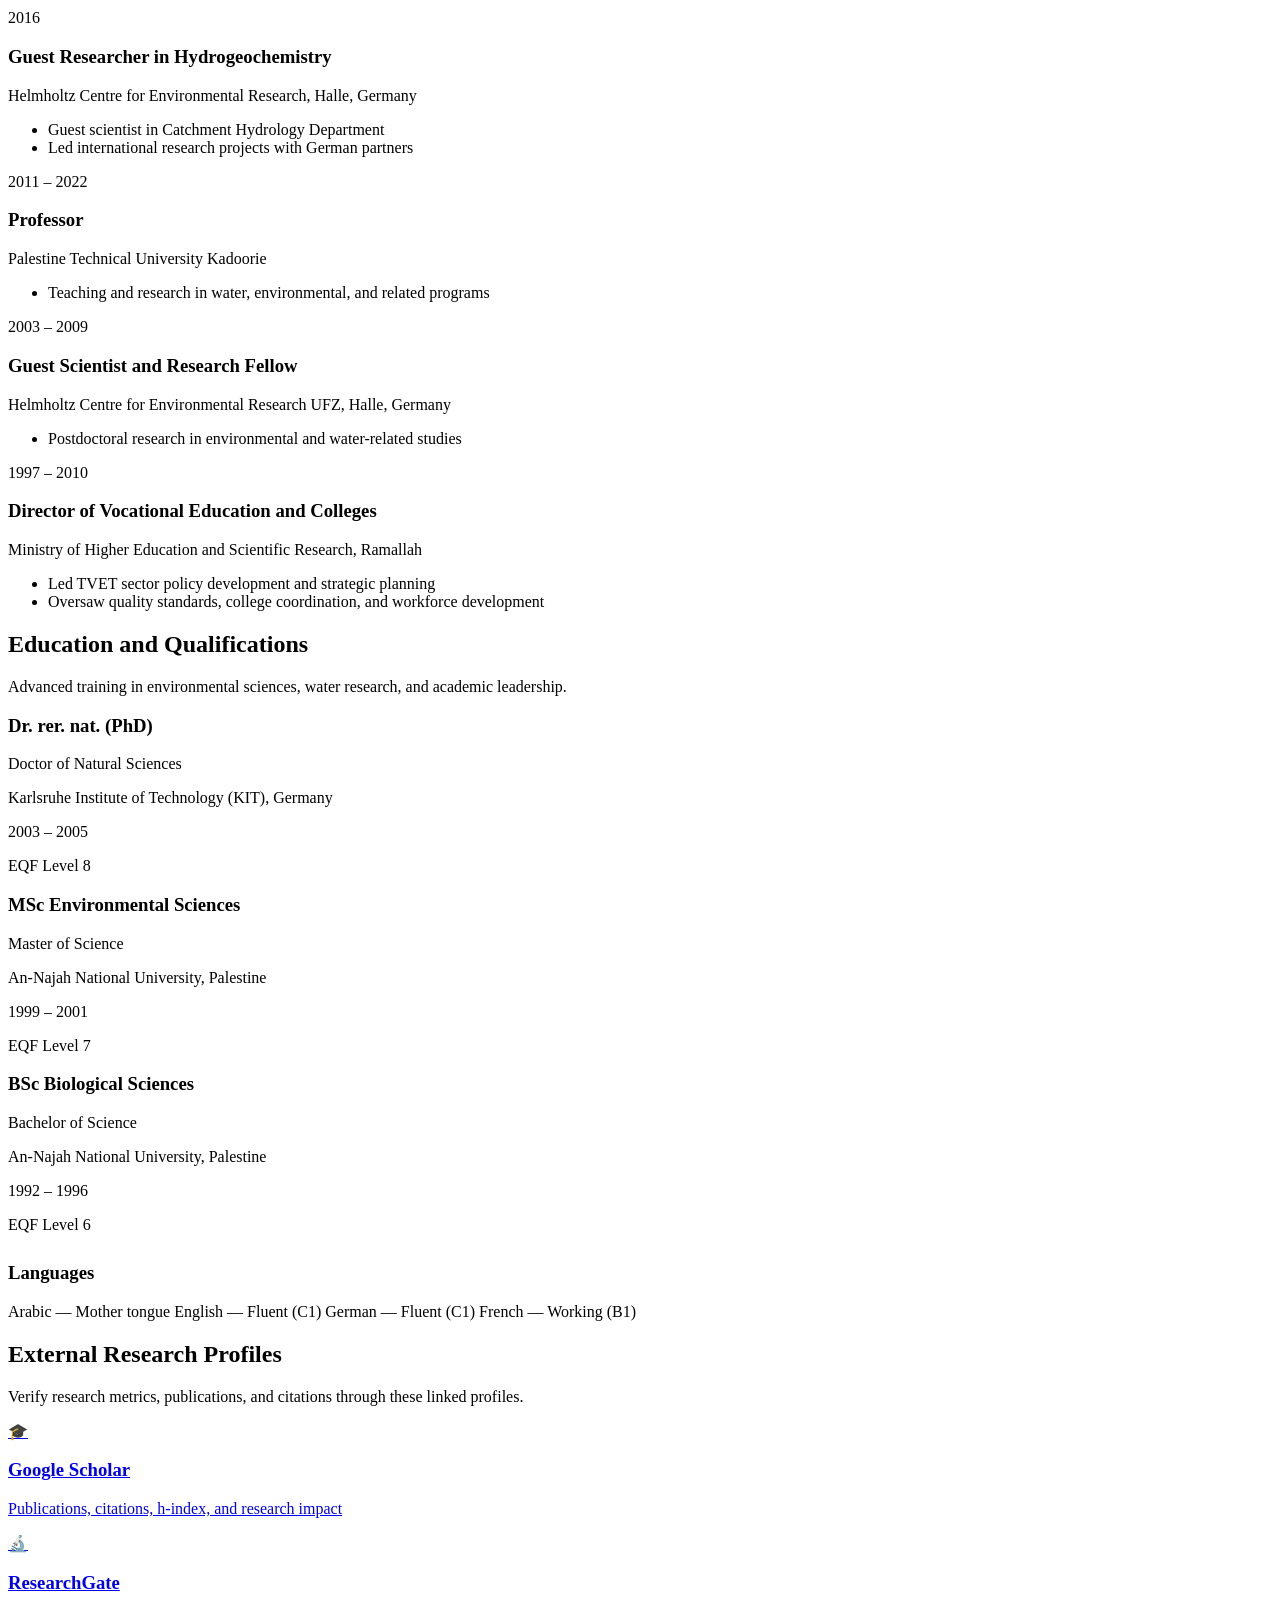
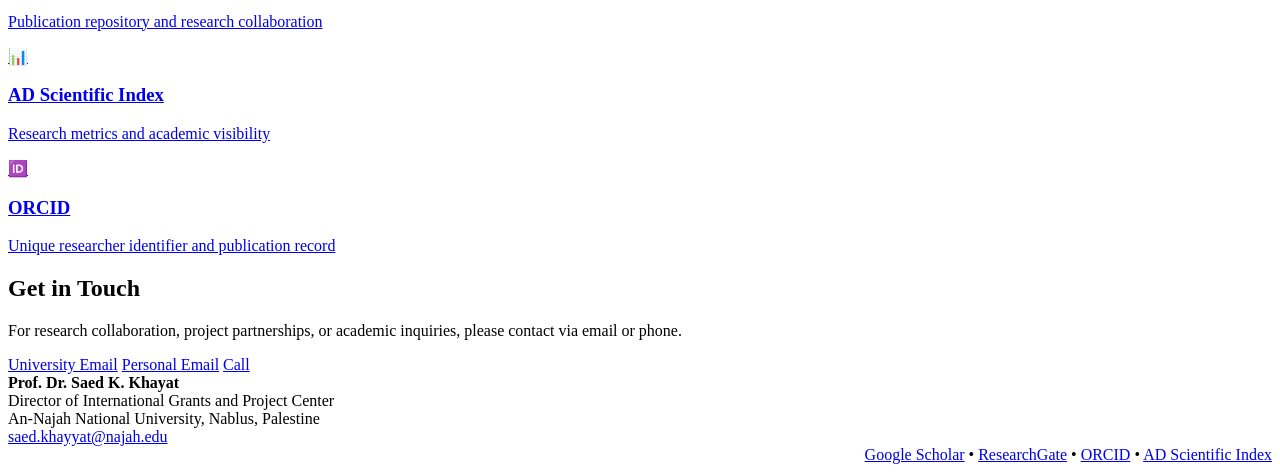
==== commit 5758123b: "Restructure homepage with clickable impact dashboard and improved navigation" ====
--- a/index.html
+++ b/index.html
@@ -3,708 +3,29 @@
 <head>
   <meta charset="utf-8">
   <meta name="viewport" content="width=device-width, initial-scale=1">
-  <title>Prof. Dr. Saed Khayat</title>
-  <meta name="description" content="Personal academic website for Prof. Dr. Saed K. Khayat, Director of International Grants and Project Center at An-Najah National University.">
-  <style>
-    :root {
-      --ink: #17212b;
-      --muted: #657487;
-      --line: #d9e2ea;
-      --paper: #f6f8fa;
-      --panel: #ffffff;
-      --accent: #144f8f;
-      --accent-dark: #0d3768;
-      --aqua: #0f766e;
-      --gold: #d6a21e;
-      --soft: #e8f3f1;
-      --shadow: 0 18px 48px rgba(24, 36, 50, 0.12);
-    }
-
-    * { box-sizing: border-box; }
-
-    html { scroll-behavior: smooth; }
-
-    body {
-      margin: 0;
-      font-family: "Segoe UI", Arial, sans-serif;
-      color: var(--ink);
-      background: var(--paper);
-      line-height: 1.62;
-    }
-
-    a { color: inherit; text-decoration: none; }
-
-    .site-header {
-      position: sticky;
-      top: 0;
-      z-index: 20;
-      background: rgba(246, 248, 250, 0.92);
-      backdrop-filter: blur(14px);
-      border-bottom: 1px solid rgba(217, 226, 234, 0.8);
-    }
-
-    .nav {
-      width: min(1180px, calc(100% - 32px));
-      margin: 0 auto;
-      min-height: 72px;
-      display: flex;
-      align-items: center;
-      justify-content: space-between;
-      gap: 20px;
-    }
-
-    .brand {
-      display: inline-flex;
-      align-items: center;
-      gap: 12px;
-      font-weight: 850;
-      min-width: fit-content;
-    }
-
-    .brand-logo {
-      width: 46px;
-      height: 46px;
-      object-fit: contain;
-      border-radius: 8px;
-      background: #fff;
-      padding: 3px;
-      border: 1px solid var(--line);
-    }
-
-    .brand-mark {
-      width: 42px;
-      height: 42px;
-      display: grid;
-      place-items: center;
-      border-radius: 8px;
-      background: var(--accent);
-      color: #fff;
-      font-weight: 900;
-    }
-
-    .nav-links {
-      display: flex;
-      align-items: center;
-      gap: 4px;
-      color: var(--muted);
-      font-size: 14px;
-      white-space: nowrap;
-    }
-
-    .nav-links a {
-      padding: 8px 9px;
-      border-radius: 8px;
-    }
-
-    .nav-links a:hover {
-      color: var(--accent-dark);
-      background: var(--soft);
-    }
-
-    .hero {
-      min-height: calc(100vh - 72px);
-      display: grid;
-      align-items: center;
-      color: #fff;
-      background:
-        radial-gradient(circle at 88% 18%, rgba(15, 118, 110, 0.32), transparent 26%),
-        linear-gradient(90deg, rgba(13, 35, 62, 0.92), rgba(13, 35, 62, 0.58)),
-        url("najah-campus.jpg") center/cover;
-      padding: 70px 0 92px;
-    }
-
-    .hero-inner {
-      width: min(1180px, calc(100% - 32px));
-      margin: 0 auto;
-      display: grid;
-      grid-template-columns: minmax(0, 760px) minmax(280px, 360px);
-      gap: 36px;
-      align-items: end;
-    }
-
-    .eyebrow {
-      display: inline-flex;
-      align-items: center;
-      gap: 10px;
-      margin: 0 0 18px;
-      color: #d6f6f0;
-      font-weight: 800;
-    }
-
-    .eyebrow::before {
-      content: "";
-      width: 34px;
-      height: 2px;
-      border-radius: 999px;
-      background: var(--gold);
-    }
-
-    h1 {
-      margin: 0;
-      font-size: clamp(42px, 7vw, 82px);
-      line-height: 1.04;
-      letter-spacing: 0;
-      max-width: 820px;
-    }
-
-    .lead {
-      max-width: 720px;
-      margin: 22px 0 30px;
-      color: rgba(255, 255, 255, 0.88);
-      font-size: clamp(18px, 2.1vw, 23px);
-    }
-
-    .focus-line {
-      display: flex;
-      flex-wrap: wrap;
-      gap: 9px;
-      margin: 0 0 28px;
-    }
-
-    .focus-line span {
-      min-height: 32px;
-      display: inline-flex;
-      align-items: center;
-      padding: 5px 10px;
-      border-radius: 8px;
-      color: #fff;
-      background: rgba(255, 255, 255, 0.13);
-      border: 1px solid rgba(255, 255, 255, 0.28);
-      font-weight: 800;
-      font-size: 13px;
-    }
-
-    .actions {
-      display: flex;
-      flex-wrap: wrap;
-      gap: 12px;
-    }
-
-    .button {
-      display: inline-flex;
-      align-items: center;
-      justify-content: center;
-      min-height: 46px;
-      padding: 10px 17px;
-      border-radius: 8px;
-      border: 1px solid transparent;
-      font-weight: 800;
-    }
-
-    .button.primary {
-      color: #fff;
-      background: var(--accent);
-    }
-
-    .button.primary:hover { background: var(--accent-dark); }
-
-    .button.secondary {
-      color: #fff;
-      border-color: rgba(255, 255, 255, 0.55);
-      background: rgba(255, 255, 255, 0.08);
-    }
-
-    .hero-card {
-      background: rgba(255, 255, 255, 0.96);
-      color: var(--ink);
-      border-radius: 8px;
-      padding: 24px;
-      box-shadow: var(--shadow);
-    }
-
-    .portrait {
-      width: 100%;
-      aspect-ratio: 4 / 5;
-      object-fit: cover;
-      object-position: center top;
-      border-radius: 8px;
-      margin-bottom: 18px;
-      display: block;
-    }
-
-    .hero-card h2 {
-      margin: 0 0 12px;
-      font-size: 22px;
-    }
-
-    .contact-list {
-      display: grid;
-      gap: 10px;
-      margin: 0;
-      padding: 0;
-      list-style: none;
-      color: var(--muted);
-      font-size: 15px;
-    }
-
-    .contact-list strong {
-      display: block;
-      color: var(--ink);
-      font-size: 13px;
-      text-transform: uppercase;
-      letter-spacing: 0.04em;
-    }
-
-    .section {
-      padding: 78px 0;
-    }
-
-    .section.alt {
-      background: #edf3f6;
-    }
-
-    .wrap {
-      width: min(1180px, calc(100% - 32px));
-      margin: 0 auto;
-    }
-
-    .section-head {
-      max-width: 760px;
-      margin-bottom: 30px;
-    }
-
-    .section-head h2 {
-      margin: 0 0 10px;
-      font-size: clamp(28px, 4vw, 44px);
-      line-height: 1.16;
-      letter-spacing: 0;
-    }
-
-    .section-head p {
-      margin: 0;
-      color: var(--muted);
-      font-size: 18px;
-    }
-
-    .profile-grid {
-      display: grid;
-      grid-template-columns: 1.1fr 0.9fr;
-      gap: 18px;
-      align-items: stretch;
-    }
-
-    .image-strip {
-      display: grid;
-      grid-template-columns: repeat(3, 1fr);
-      gap: 14px;
-      margin-top: 18px;
-    }
-
-    .image-tile {
-      min-height: 230px;
-      border-radius: 8px;
-      overflow: hidden;
-      border: 1px solid var(--line);
-      background-size: cover;
-      background-position: center;
-      position: relative;
-      box-shadow: 0 10px 26px rgba(24, 36, 50, 0.08);
-    }
-
-    .image-tile::after {
-      content: "";
-      position: absolute;
-      inset: 0;
-      background: linear-gradient(180deg, rgba(18, 29, 40, 0.08), rgba(18, 29, 40, 0.72));
-    }
-
-    .image-tile span {
-      position: absolute;
-      left: 16px;
-      right: 16px;
-      bottom: 16px;
-      z-index: 1;
-      color: #fff;
-      font-weight: 850;
-      font-size: 18px;
-      line-height: 1.25;
-    }
-
-    .gallery {
-      display: grid;
-      grid-template-columns: 1.1fr 0.9fr;
-      gap: 14px;
-      margin-top: 18px;
-    }
-
-    .gallery figure {
-      margin: 0;
-      border-radius: 8px;
-      overflow: hidden;
-      border: 1px solid var(--line);
-      background: var(--panel);
-      box-shadow: 0 10px 26px rgba(24, 36, 50, 0.08);
-    }
-
-    .gallery img {
-      width: 100%;
-      height: 330px;
-      object-fit: cover;
-      display: block;
-    }
-
-    .gallery figcaption {
-      padding: 13px 16px;
-      color: var(--muted);
-      font-weight: 700;
-    }
-
-    .panel {
-      background: var(--panel);
-      border: 1px solid var(--line);
-      border-radius: 8px;
-      padding: 24px;
-      box-shadow: 0 10px 26px rgba(24, 36, 50, 0.07);
-    }
-
-    .panel p {
-      margin: 0 0 14px;
-      color: var(--muted);
-    }
-
-    .panel p:last-child { margin-bottom: 0; }
-
-    .stats {
-      display: grid;
-      grid-template-columns: repeat(2, 1fr);
-      gap: 12px;
-    }
-
-    .stat {
-      min-height: 128px;
-      padding: 18px;
-      border-radius: 8px;
-      border: 1px solid var(--line);
-      background: var(--panel);
-      display: flex;
-      flex-direction: column;
-      justify-content: center;
-    }
-
-    .stat strong {
-      font-size: 33px;
-      color: var(--accent-dark);
-      line-height: 1;
-    }
-
-    .stat span {
-      margin-top: 8px;
-      color: var(--muted);
-      font-size: 14px;
-    }
-
-    .timeline {
-      display: grid;
-      gap: 14px;
-    }
-
-    .item {
-      display: grid;
-      grid-template-columns: 175px 1fr;
-      gap: 18px;
-      padding: 22px;
-      border: 1px solid var(--line);
-      border-radius: 8px;
-      background: var(--panel);
-    }
-
-    .date {
-      color: var(--accent-dark);
-      font-weight: 850;
-    }
-
-    .item h3 {
-      margin: 0 0 4px;
-      font-size: 21px;
-      line-height: 1.25;
-    }
-
-    .item .org {
-      margin: 0 0 12px;
-      color: var(--gold);
-      font-weight: 750;
-    }
-
-    .item ul,
-    .compact-list {
-      margin: 0;
-      padding-left: 20px;
-      color: var(--muted);
-    }
-
-    .item li,
-    .compact-list li {
-      margin: 6px 0;
-    }
-
-    .cards {
-      display: grid;
-      grid-template-columns: repeat(3, 1fr);
-      gap: 14px;
-    }
-
-    .card {
-      min-height: 185px;
-      padding: 22px;
-      background: var(--panel);
-      border: 1px solid var(--line);
-      border-radius: 8px;
-    }
-
-    .card h3 {
-      margin: 0 0 8px;
-      font-size: 20px;
-    }
-
-    .card p {
-      margin: 0;
-      color: var(--muted);
-    }
-
-    .tag-grid {
-      display: flex;
-      flex-wrap: wrap;
-      gap: 10px;
-    }
-
-    .tag {
-      display: inline-flex;
-      align-items: center;
-      min-height: 34px;
-      padding: 6px 11px;
-      border: 1px solid var(--line);
-      border-radius: 8px;
-      background: #fff;
-      color: var(--muted);
-      font-size: 14px;
-      font-weight: 650;
-    }
-
-    .profile-links {
-      display: grid;
-      grid-template-columns: repeat(4, 1fr);
-      gap: 10px;
-    }
-
-    .profile-links a {
-      min-height: 48px;
-      display: inline-flex;
-      align-items: center;
-      justify-content: center;
-      text-align: center;
-      padding: 10px 12px;
-      border-radius: 8px;
-      border: 1px solid var(--line);
-      background: #fff;
-      color: var(--accent-dark);
-      font-weight: 800;
-    }
-
-    .profile-links a:hover {
-      border-color: var(--accent);
-      background: var(--soft);
-    }
-
-    .visual-signals {
-      display: grid;
-      grid-template-columns: repeat(3, 1fr);
-      gap: 14px;
-      margin-top: 18px;
-    }
-
-    .signal {
-      position: relative;
-      overflow: hidden;
-      min-height: 170px;
-      padding: 22px;
-      border-radius: 8px;
-      border: 1px solid var(--line);
-      background: #fff;
-      box-shadow: 0 10px 26px rgba(24, 36, 50, 0.07);
-    }
-
-    .signal::before {
-      content: "";
-      position: absolute;
-      width: 150px;
-      height: 150px;
-      border: 18px solid rgba(20, 79, 143, 0.1);
-      border-radius: 50%;
-      right: -48px;
-      top: -48px;
-    }
-
-    .signal.water::before {
-      border-color: rgba(15, 118, 110, 0.13);
-    }
-
-    .signal.network::before {
-      border-color: rgba(214, 162, 30, 0.18);
-    }
-
-    .signal h3 {
-      position: relative;
-      margin: 0 0 8px;
-      font-size: 20px;
-    }
-
-    .signal p {
-      position: relative;
-      margin: 0;
-      color: var(--muted);
-    }
-
-    .project-list {
-      display: grid;
-      grid-template-columns: repeat(2, 1fr);
-      gap: 14px;
-    }
-
-    .project {
-      padding: 20px;
-      border: 1px solid var(--line);
-      border-radius: 8px;
-      background: var(--panel);
-    }
-
-    .project h3 {
-      margin: 0 0 8px;
-      font-size: 19px;
-    }
-
-    .project p {
-      margin: 0;
-      color: var(--muted);
-    }
-
-    .project a {
-      color: var(--accent-dark);
-      font-weight: 750;
-    }
-
-    .pub-list {
-      display: grid;
-      gap: 10px;
-      margin: 0;
-      padding-left: 21px;
-      color: var(--muted);
-    }
-
-    .pub-list li {
-      padding-left: 4px;
-    }
-
-    .columns {
-      columns: 2;
-      column-gap: 28px;
-    }
-
-    .contact-band {
-      display: grid;
-      grid-template-columns: 1fr auto;
-      gap: 24px;
-      align-items: center;
-      padding: 34px;
-      background: var(--ink);
-      color: #fff;
-      border-radius: 8px;
-    }
-
-    .contact-band h2 {
-      margin: 0 0 8px;
-      font-size: clamp(27px, 4vw, 40px);
-    }
-
-    .contact-band p {
-      margin: 0;
-      color: rgba(255, 255, 255, 0.76);
-    }
-
-    .footer {
-      padding: 28px 0;
-      border-top: 1px solid var(--line);
-      color: var(--muted);
-      font-size: 14px;
-    }
-
-    .footer .wrap {
-      display: flex;
-      justify-content: space-between;
-      gap: 16px;
-      flex-wrap: wrap;
-    }
-
-    @media (max-width: 900px) {
-      .nav {
-        min-height: auto;
-        align-items: flex-start;
-        flex-direction: column;
-        padding: 14px 0;
-      }
-
-      .nav-links {
-        width: 100%;
-        overflow-x: auto;
-        padding-bottom: 2px;
-      }
-
-      .hero {
-        min-height: 720px;
-      }
-
-      .hero-inner,
-      .profile-grid,
-      .image-strip,
-      .gallery,
-      .profile-links,
-      .visual-signals,
-      .cards,
-      .project-list,
-      .contact-band {
-        grid-template-columns: 1fr;
-      }
-
-      .item {
-        grid-template-columns: 1fr;
-        gap: 8px;
-      }
-
-      .columns {
-        columns: 1;
-      }
-    }
-
-    @media (max-width: 560px) {
-      .stats {
-        grid-template-columns: 1fr;
-      }
-
-      .section {
-        padding: 58px 0;
-      }
-    }
-  </style>
+  <meta name="description" content="Academic impact portal for Prof. Dr. Saed K. Khayat. Research leadership in water sciences, international grants, higher education development, and Mediterranean cooperation.">
+  <meta property="og:title" content="Prof. Dr. Saed K. Khayat - Academic Impact Portal">
+  <meta property="og:description" content="Director of International Grants and Project Center at An-Najah National University. Research, publications, projects, and leadership in water sciences and higher education.">
+  <meta property="og:type" content="profile">
+  <title>Prof. Dr. Saed K. Khayat | Academic Impact Portal</title>
+  <link rel="stylesheet" href="styles.css">
 </head>
 <body>
   <header class="site-header">
     <nav class="nav" aria-label="Main navigation">
-      <a class="brand" href="#home">
+      <a class="brand" href="index.html">
         <img class="brand-logo" src="najah-logo.png" alt="An-Najah National University logo">
         <span>Prof. Dr. Saed Khayat</span>
       </a>
       <div class="nav-links">
         <a href="#about">Profile</a>
-        <a href="#impact">Impact</a>
-        <a href="#experience">Experience</a>
-        <a href="#research-interests">Research</a>
-        <a href="#strategic-initiatives">Initiatives</a>
-        <a href="#education">Education</a>
-        <a href="#projects">Projects</a>
-        <a href="#supervision">Supervision</a>
-        <a href="#publications">Publications</a>
-        <a href="#erasmus">Submitted Projects</a>
-        <a href="#media">Media</a>
-        <a href="#portfolio">Portfolio</a>
+        <a href="publications.html">Publications</a>
+        <a href="research-metrics.html">Research Metrics</a>
+        <a href="supervision.html">Supervision</a>
+        <a href="projects.html">Projects</a>
+        <a href="books.html">Books & Chapters</a>
+        <a href="activities.html">Scientific Activities</a>
+        <a href="news.html">News & Media</a>
         <a href="#contact">Contact</a>
       </div>
     </nav>
@@ -714,36 +35,35 @@
     <section class="hero" aria-label="Introduction">
       <div class="hero-inner">
         <div>
-          <p class="eyebrow">International grants, research leadership, and higher education development</p>
+          <p class="eyebrow">International Research Leadership & Higher Education Development</p>
           <h1>Prof. Dr. rer. nat. Saed K. Khayat</h1>
-          <p class="lead">Director of the International Grants and Project Center at An-Najah National University, with experience in international relations and external affairs, research unit leadership, water resources, hydro-geochemistry, and higher education transformation.</p>
+          <p class="lead">Director of the International Grants and Project Center at An-Najah National University. Research leader in water sciences, hydrogeology, and international academic cooperation.</p>
           <div class="focus-line" aria-label="Professional focus areas">
+            <span>Water Sciences & Hydrogeology</span>
             <span>International Grants</span>
-            <span>Water Sciences</span>
-            <span>Higher Education Transformation</span>
+            <span>Higher Education Development</span>
             <span>Mediterranean Cooperation</span>
           </div>
           <div class="actions">
-          <a class="button primary" href="#experience">View Experience</a>
-          <a class="button secondary" href="#publications">Research Output</a>
-            <a class="button secondary" href="SAED EUROPASS full (4).pdf" target="_blank" rel="noopener">Download CV</a>
-            <a class="button secondary" href="#profiles">Online Profiles</a>
-            <a class="button primary" href="mailto:saed.khayat@gmail.com">Contact by Email</a>
+            <a class="button primary" href="research-metrics.html">View Research Impact</a>
+            <a class="button secondary" href="publications.html">Publications</a>
+            <a class="button secondary" href="Saed-Khayat-CV.pdf" target="_blank" rel="noopener">Download CV</a>
+            <a class="button primary" href="mailto:saed.khayat@gmail.com">Contact</a>
           </div>
         </div>
         <aside class="hero-card" aria-label="Contact summary">
           <img class="portrait" src="saed-khayat.jpg" alt="Prof. Dr. Saed K. Khayat">
-          <h2>Contact</h2>
+          <h2>Quick Contact</h2>
           <ul class="contact-list">
             <li><strong>University Email</strong><a href="mailto:saed.khayyat@najah.edu">saed.khayyat@najah.edu</a></li>
             <li><strong>Personal Email</strong><a href="mailto:saed.khayat@gmail.com">saed.khayat@gmail.com</a></li>
-            <li><strong>Mobile</strong><a href="tel:+972599868605">+972 599 868 605</a></li>
-            <li><strong>Location</strong>Nablus, West Bank, Palestine</li>
+            <li><strong>Phone</strong><a href="tel:+972599868605">+972 599 868 605</a></li>
+            <li><strong>Location</strong>Nablus, Palestine</li>
             <li><strong>Institution</strong>An-Najah National University</li>
-            <li><strong>Address</strong>Omar Ibn Alkhattab Street, P400, Nablus</li>
-            <li><strong>ORCID:</strong><a href="https://orcid.org/0000-0002-3865-4291" target="_blank" rel="noopener">0000-0002-3865-4291</a></li>
-            <li><strong>Google Scholar:</strong><a href="PUT-YOUR-LINK" target="_blank" rel="noopener">Google Scholar Profile</a></li>
-            <li><strong>LinkedIn:</strong><a href="PUT-YOUR-LINK" target="_blank" rel="noopener">LinkedIn Profile</a></li>
+            <li style="margin-top: 12px; padding-top: 12px; border-top: 1px solid var(--line);">
+              <strong>ORCID</strong>
+              <a href="https://orcid.org/0000-0002-3865-4291" target="_blank" rel="noopener">0000-0002-3865-4291</a>
+            </li>
           </ul>
         </aside>
       </div>
@@ -753,45 +73,28 @@
       <div class="wrap">
         <div class="section-head">
           <h2>Professional Profile</h2>
-          <p>Academic leader and researcher working across international grants, strategic partnerships, project management, water resources, and education modernization.</p>
+          <p>Academic leader and researcher with 20+ years in international grants, water sciences, strategic partnerships, and higher education development.</p>
         </div>
         <div class="profile-grid">
           <div class="panel">
-            <p>Prof. Dr. Saed K. Khayat serves as Director of the International Grants and Project Center at An-Najah National University in Nablus, Palestine. His CV also highlights roles in international relations and external affairs and as Director of a Research Unit. His work focuses on grant acquisition, proposal development, international project implementation, institutional compliance, strategic partnerships, and capacity building.</p>
-            <p>He has held senior leadership roles in international academic relations, planning, development, quality assurance, applied research, and technical and vocational education. His research background includes hydro-geochemistry, groundwater quality, isotope hydrogeology, water education, and environmental resources management.</p>
-            <p>His academic and institutional work connects universities, ministries, European partners, international agencies, and research centers through funded projects, training programs, and collaborative education initiatives.</p>
-          </div>
-          <div class="stats" aria-label="Career highlights">
-            <div class="stat"><strong>40+</strong><span>Selected journal articles, proceedings, and book chapters</span></div>
-            <div class="stat"><strong>20+</strong><span>Years in research, higher education, and international projects</span></div>
-            <div class="stat"><strong>7</strong><span>Supervised graduate research works listed in the CV</span></div>
-            <div class="stat"><strong>1997</strong><span>Start of listed higher education leadership experience</span></div>
-          </div>
-        </div>
-        <div class="image-strip" aria-label="Professional themes">
-          <div class="image-tile" style="background-image:url('international-presentation.jpg')">
-            <span>International Academic Cooperation</span>
-          </div>
-          <div class="image-tile" style="background-image:url('international-network.jpg')">
-            <span>University Networks and Partnerships</span>
-          </div>
-          <div class="image-tile" style="background-image:url('https://images.unsplash.com/photo-1500530855697-b586d89ba3ee?auto=format&fit=crop&w=900&q=80')">
-            <span>Water Resources and Environmental Studies</span>
-          </div>
-        </div>
-        <div class="visual-signals" aria-label="Visual focus areas">
-          <article class="signal network">
-            <h3>International Networks</h3>
-            <p>Partnerships, Mediterranean cooperation, mobility, and externally funded academic initiatives.</p>
-          </article>
-          <article class="signal water">
-            <h3>Water and Environment</h3>
-            <p>Hydrochemistry, isotope hydrology, aquifer systems, water quality, and climate resilience.</p>
-          </article>
-          <article class="signal">
-            <h3>Higher Education</h3>
-            <p>Bologna Process alignment, micro-credentials, quality assurance, and institutional capacity building.</p>
-          </article>
+            <p><strong>Prof. Dr. Saed K. Khayat</strong> serves as Director of the International Grants and Project Center at An-Najah National University in Nablus, Palestine. He brings expertise in international academic relations, project management, water resources, and education modernization.</p>
+            <p>His career spans research institutions in Germany, Palestinian universities, and the Ministry of Higher Education. He leads strategic initiatives in internationalization, Bologna Process alignment, water science research, and development of micro-credentials for higher education.</p>
+            <p>His work connects universities, research institutions, European partners, and international agencies through funded projects, research collaboration, training programs, and institutional capacity building in both water sciences and higher education innovation.</p>
+          </div>
+          <div class="visual-signals" aria-label="Core expertise areas">
+            <article class="signal water">
+              <h3>Water Sciences</h3>
+              <p>Hydrochemistry, isotope hydrology, aquifer systems, water quality, and climate resilience.</p>
+            </article>
+            <article class="signal network">
+              <h3>International Networks</h3>
+              <p>Partnerships, grants, Mediterranean cooperation, and externally funded academic initiatives.</p>
+            </article>
+            <article class="signal">
+              <h3>Higher Education</h3>
+              <p>Bologna Process, micro-credentials, quality assurance, and institutional capacity building.</p>
+            </article>
+          </div>
         </div>
       </div>
     </section>
@@ -799,176 +102,183 @@
     <section class="section alt" id="impact">
       <div class="wrap">
         <div class="section-head">
-          <h2>Selected Impact</h2>
-          <p>A concise view of academic, research, and international project contributions.</p>
-        </div>
-        <div class="stats">
-          <div class="stat"><strong>20+</strong><span>Years in higher education and research</span></div>
-          <div class="stat"><strong>40+</strong><span>Selected publications and academic outputs</span></div>
-          <div class="stat"><strong>15+</strong><span>International and regional projects</span></div>
-          <div class="stat"><strong>7</strong><span>Graduate research works supervised</span></div>
-        </div>
-      </div>
-    </section>
-
-    <section class="section" id="experience">
-      <div class="wrap">
-        <div class="section-head">
-          <h2>Work Experience</h2>
-          <p>Leadership roles in universities, ministries, and international research institutions.</p>
+          <h2>Academic and Professional Impact</h2>
+          <p>Verified metrics linked to external research profiles. Click each card for details.</p>
+        </div>
+        <div class="impact-grid">
+          <a href="publications.html" class="impact-card">
+            <div class="impact-number">40+</div>
+            <div class="impact-label">Publications</div>
+            <div class="impact-description">Journal articles, conference papers, and book chapters</div>
+            <div class="impact-action">View publications →</div>
+          </a>
+          <a href="research-metrics.html" class="impact-card">
+            <div class="impact-number">Dynamic</div>
+            <div class="impact-label">Research Citations</div>
+            <div class="impact-description">Google Scholar, ResearchGate, AD Scientific Index</div>
+            <div class="impact-action">View metrics →</div>
+          </a>
+          <a href="supervision.html" class="impact-card">
+            <div class="impact-number">7+</div>
+            <div class="impact-label">Supervised Theses</div>
+            <div class="impact-description">Graduate research works and dissertations</div>
+            <div class="impact-action">View supervision →</div>
+          </a>
+          <a href="projects.html" class="impact-card">
+            <div class="impact-number">15+</div>
+            <div class="impact-label">International Projects</div>
+            <div class="impact-description">Grants, Erasmus+, Horizon Europe, and regional initiatives</div>
+            <div class="impact-action">View projects →</div>
+          </a>
+          <a href="books.html" class="impact-card">
+            <div class="impact-number">Books & Chapters</div>
+            <div class="impact-label">Academic Outputs</div>
+            <div class="impact-description">Edited volumes, technical reports, and educational materials</div>
+            <div class="impact-action">View books →</div>
+          </a>
+          <a href="activities.html" class="impact-card">
+            <div class="impact-number">Scientific</div>
+            <div class="impact-label">Academic Activities</div>
+            <div class="impact-description">Conferences, workshops, training, and international cooperation</div>
+            <div class="impact-action">View activities →</div>
+          </a>
+        </div>
+      </div>
+    </section>
+
+    <section class="section" id="research-interests">
+      <div class="wrap">
+        <div class="section-head">
+          <h2>Research Focus Areas</h2>
+          <p>Expertise connecting water science, environmental systems, and higher education innovation.</p>
+        </div>
+        <div class="research-areas">
+          <div class="area-group">
+            <h3>Water Sciences & Environmental Research</h3>
+            <ul class="area-list">
+              <li>Hydrochemistry and isotope hydrology</li>
+              <li>Groundwater quality and aquifer systems</li>
+              <li>Water security and climate change adaptation</li>
+              <li>Environmental monitoring and pollution transport</li>
+            </ul>
+          </div>
+          <div class="area-group">
+            <h3>International Cooperation & Grants</h3>
+            <ul class="area-list">
+              <li>European research frameworks (Horizon Europe, Erasmus+)</li>
+              <li>Mediterranean cooperation (PRIMA, UNIMED)</li>
+              <li>Institutional partnerships and capacity building</li>
+              <li>Competitive proposal development</li>
+            </ul>
+          </div>
+          <div class="area-group">
+            <h3>Higher Education Development</h3>
+            <ul class="area-list">
+              <li>Bologna Process alignment and micro-credentials</li>
+              <li>Recognition frameworks and quality assurance</li>
+              <li>Digital learning and virtual education</li>
+              <li>TVET and institutional modernization</li>
+            </ul>
+          </div>
+        </div>
+      </div>
+    </section>
+
+    <section class="section alt" id="experience">
+      <div class="wrap">
+        <div class="section-head">
+          <h2>Leadership Experience</h2>
+          <p>Senior roles in universities, research institutions, and government agencies.</p>
         </div>
         <div class="timeline">
           <article class="item">
-            <div class="date">2022 - Current</div>
+            <div class="date">2022 – Present</div>
             <div>
               <h3>Director of International Grants and Project Center</h3>
               <p class="org">An-Najah National University, Nablus</p>
               <ul>
-                <li>Identifies and secures international funding opportunities including Erasmus+, Horizon Europe, and USAID.</li>
-                <li>Coordinates competitive proposal development with faculty and research teams.</li>
-                <li>Oversees funded project implementation, compliance, reporting, risk management, and impact assessment.</li>
-                <li>Builds international partnerships with universities, agencies, and global institutions.</li>
-                <li>Promotes digitalization, virtual learning, education modernization, and staff capacity building.</li>
-              </ul>
-            </div>
-          </article>
-          <article class="item">
-            <div class="date">2021 - 2022</div>
-            <div>
-              <h3>Vice President for International Academic Relationship</h3>
+                <li>Identifies and secures international funding (Erasmus+, Horizon Europe, PRIMA, USAID)</li>
+                <li>Coordinates competitive proposal development and institutional partnerships</li>
+                <li>Oversees funded project implementation, compliance, and impact assessment</li>
+                <li>Promotes digitalization, virtual learning, and institutional capacity building</li>
+              </ul>
+            </div>
+          </article>
+          <article class="item">
+            <div class="date">2021 – 2022</div>
+            <div>
+              <h3>Vice President for International Academic Relations</h3>
               <p class="org">Palestine Technical University Kadoorie</p>
               <ul>
-                <li>Led the university internationalization strategy, academic partnerships, and global networking.</li>
-                <li>Managed mobility and exchange programs for students and faculty.</li>
-                <li>Promoted international research collaboration, joint projects, conferences, and funding opportunities.</li>
-              </ul>
-            </div>
-          </article>
-          <article class="item">
-            <div class="date">2020 - 2021</div>
+                <li>Led university internationalization strategy and global academic networking</li>
+                <li>Managed student and faculty mobility programs</li>
+                <li>Promoted international research collaboration and funding opportunities</li>
+              </ul>
+            </div>
+          </article>
+          <article class="item">
+            <div class="date">2020 – 2021</div>
             <div>
               <h3>Dean of Planning, Development and Quality</h3>
               <p class="org">Palestine Technical University Kadoorie</p>
               <ul>
-                <li>Led strategic planning, institutional development, academic quality assurance, and accreditation processes.</li>
-                <li>Supported data-driven decision making, curriculum development, and institutional capacity building.</li>
-              </ul>
-            </div>
-          </article>
-          <article class="item">
-            <div class="date">2014 - 2015</div>
+                <li>Led strategic planning, institutional development, and quality assurance</li>
+                <li>Supported curriculum development and capacity building</li>
+              </ul>
+            </div>
+          </article>
+          <article class="item">
+            <div class="date">2014 – 2015</div>
             <div>
               <h3>Director of Technical and Applied Research Center</h3>
               <p class="org">Palestine Technical University Kadoorie</p>
               <ul>
-                <li>Led applied research, innovation, external partnerships, research funding, and infrastructure development.</li>
-                <li>Supported faculty and researchers through training, capacity building, quality assurance, and knowledge dissemination.</li>
+                <li>Led applied research, innovation, and external partnerships</li>
+                <li>Supported researchers through training and knowledge dissemination</li>
               </ul>
             </div>
           </article>
           <article class="item">
             <div class="date">2016</div>
             <div>
-              <h3>Researcher in Hydro-Geochemistry</h3>
+              <h3>Guest Researcher in Hydrogeochemistry</h3>
               <p class="org">Helmholtz Centre for Environmental Research, Halle, Germany</p>
               <ul>
-                <li>Guest scientist in the Catchment Hydrology Department, working with research teams on water quality and quantity.</li>
-                <li>Led international research projects with German partners.</li>
-              </ul>
-            </div>
-          </article>
-          <article class="item">
-            <div class="date">2011 - 2022</div>
+                <li>Guest scientist in Catchment Hydrology Department</li>
+                <li>Led international research projects with German partners</li>
+              </ul>
+            </div>
+          </article>
+          <article class="item">
+            <div class="date">2011 – 2022</div>
             <div>
               <h3>Professor</h3>
               <p class="org">Palestine Technical University Kadoorie</p>
               <ul>
-                <li>Teaching and research professor in water, environmental, and related academic programs.</li>
-              </ul>
-            </div>
-          </article>
-          <article class="item">
-            <div class="date">2003 - 2009</div>
+                <li>Teaching and research in water, environmental, and related programs</li>
+              </ul>
+            </div>
+          </article>
+          <article class="item">
+            <div class="date">2003 – 2009</div>
             <div>
               <h3>Guest Scientist and Research Fellow</h3>
               <p class="org">Helmholtz Centre for Environmental Research UFZ, Halle, Germany</p>
               <ul>
-                <li>Researcher and postdoctorate in environmental research and water-related studies.</li>
-              </ul>
-            </div>
-          </article>
-          <article class="item">
-            <div class="date">1997 - 2010</div>
+                <li>Postdoctoral research in environmental and water-related studies</li>
+              </ul>
+            </div>
+          </article>
+          <article class="item">
+            <div class="date">1997 – 2010</div>
             <div>
               <h3>Director of Vocational Education and Colleges</h3>
               <p class="org">Ministry of Higher Education and Scientific Research, Ramallah</p>
               <ul>
-                <li>Led policy development and strategic planning for the TVET sector.</li>
-                <li>Oversaw quality standards, college coordination, industry partnerships, workforce development, monitoring, evaluation, and reporting.</li>
-              </ul>
-            </div>
-          </article>
-        </div>
-      </div>
-    </section>
-
-    <section class="section" id="research-interests">
-      <div class="wrap">
-        <div class="section-head">
-          <h2>Research Interests</h2>
-          <p>Core academic and institutional themes connecting water science, environmental systems, and higher education development.</p>
-        </div>
-        <div class="panel">
-          <ul class="compact-list">
-            <li>Hydrochemistry and isotope hydrology</li>
-            <li>Groundwater quality and aquifer systems</li>
-            <li>Water security and climate change adaptation</li>
-            <li>Environmental monitoring and pollution transport</li>
-            <li>Higher education modernization and micro-credentials</li>
-            <li>International grants, Bologna Process, and institutional capacity building</li>
-          </ul>
-        </div>
-      </div>
-    </section>
-
-    <section class="section alt" id="strategic-initiatives">
-      <div class="wrap">
-        <div class="section-head">
-          <h2>Current Strategic Initiatives</h2>
-          <p>Priority areas where research, institutional leadership, and international cooperation meet.</p>
-        </div>
-        <div class="cards">
-          <article class="card">
-            <h3>International Grants and Project Development</h3>
-            <p>Supporting competitive proposal development, institutional partnerships, Erasmus+, Horizon Europe, PRIMA, and regional cooperation frameworks.</p>
-          </article>
-          <article class="card">
-            <h3>Higher Education Transformation</h3>
-            <p>Advancing Bologna Process alignment, micro-credentials, recognition of prior learning, digital learning, and quality assurance frameworks.</p>
-          </article>
-          <article class="card">
-            <h3>BASE Project</h3>
-            <p>Supporting Bologna-aligned science education reform in Palestine and Jordan through international cooperation and institutional development.</p>
-          </article>
-          <article class="card">
-            <h3>CIMEA Middle East Office and TESI Initiative</h3>
-            <p>Contributing to recognition, transparency, and higher education system innovation through regional and European cooperation frameworks.</p>
-          </article>
-          <article class="card">
-            <h3>Water, Environment and Climate Resilience</h3>
-            <p>Promoting interdisciplinary research on groundwater, hydrochemistry, isotopes, water security, and climate adaptation in Palestine and the Eastern Mediterranean.</p>
-          </article>
-          <article class="card">
-            <h3>UNIMED Cooperation</h3>
-            <p>Strengthening Euro-Mediterranean university cooperation, academic networking, and collaborative project development.</p>
-          </article>
-          <article class="card">
-            <h3>An-Najah International Projects</h3>
-            <p>Expanding externally funded projects, institutional partnerships, and academic cooperation at An-Najah National University.</p>
-          </article>
-          <article class="card">
-            <h3>Global MBA / DBA Partnerships</h3>
-            <p>Developing international academic pathways and professional graduate partnerships in business, leadership, and institutional innovation.</p>
+                <li>Led TVET sector policy development and strategic planning</li>
+                <li>Oversaw quality standards, college coordination, and workforce development</li>
+              </ul>
+            </div>
           </article>
         </div>
       </div>
@@ -977,259 +287,87 @@
     <section class="section" id="education">
       <div class="wrap">
         <div class="section-head">
-          <h2>Education, Languages and Skills</h2>
-          <p>Academic preparation, language proficiency, and digital and leadership competencies.</p>
-        </div>
-        <div class="cards">
-          <article class="card">
-            <h3>Dr. rer. nat.</h3>
-            <p>Doctor der Naturwissenschaften, Karlsruhe Institute of Technology, Germany. EQF Level 8. 2003 - 2005.</p>
-          </article>
-          <article class="card">
-            <h3>MSc. Environmental Sciences</h3>
-            <p>An-Najah National University, Nablus, Palestine. EQF Level 7. 1999 - 2001.</p>
-          </article>
-          <article class="card">
-            <h3>BSc. Biological Sciences</h3>
-            <p>An-Najah National University, Nablus, Palestine. EQF Level 6. 1992 - 1996.</p>
-          </article>
-        </div>
-        <div class="panel" style="margin-top:18px">
+          <h2>Education and Qualifications</h2>
+          <p>Advanced training in environmental sciences, water research, and academic leadership.</p>
+        </div>
+        <div class="education-grid">
+          <article class="education-card">
+            <h3>Dr. rer. nat. (PhD)</h3>
+            <p class="degree-detail">Doctor of Natural Sciences</p>
+            <p class="institution">Karlsruhe Institute of Technology (KIT), Germany</p>
+            <p class="year">2003 – 2005</p>
+            <p class="eqf">EQF Level 8</p>
+          </article>
+          <article class="education-card">
+            <h3>MSc Environmental Sciences</h3>
+            <p class="degree-detail">Master of Science</p>
+            <p class="institution">An-Najah National University, Palestine</p>
+            <p class="year">1999 – 2001</p>
+            <p class="eqf">EQF Level 7</p>
+          </article>
+          <article class="education-card">
+            <h3>BSc Biological Sciences</h3>
+            <p class="degree-detail">Bachelor of Science</p>
+            <p class="institution">An-Najah National University, Palestine</p>
+            <p class="year">1992 – 1996</p>
+            <p class="eqf">EQF Level 6</p>
+          </article>
+        </div>
+        <div class="panel" style="margin-top: 28px;">
           <h3>Languages</h3>
           <div class="tag-grid">
-            <span class="tag">Arabic: Mother tongue</span>
-            <span class="tag">English: C2 listening, reading, spoken production, writing; C1 spoken interaction</span>
-            <span class="tag">German: B1</span>
-          </div>
-        </div>
-        <div class="panel" style="margin-top:18px">
-          <h3>Digital and Professional Skills</h3>
-          <div class="tag-grid">
-            <span class="tag">AI-based work facilitation</span>
-            <span class="tag">Artificial intelligence prompting</span>
-            <span class="tag">Microsoft Office</span>
-            <span class="tag">Strategic planning</span>
-            <span class="tag">Decision-making</span>
-            <span class="tag">Critical thinking</span>
-            <span class="tag">Team-work oriented</span>
-            <span class="tag">Organizational and planning skills</span>
-            <span class="tag">Written and verbal communication</span>
-            <span class="tag">Social media and dissemination tools</span>
-          </div>
-        </div>
-      </div>
-    </section>
-
-    <section class="section alt" id="projects">
-      <div class="wrap">
-        <div class="section-head">
-          <h2>Projects, Grants and Capacity Building</h2>
-          <p>Selected funded projects, awards, institutional capacity building activities, and submitted international project history.</p>
-        </div>
-        <div class="project-list">
-          <article class="project">
-            <h3>Bologna for Science Education in Palestine and Jordan</h3>
-            <p>2024 - 2027. Elevating higher education in Palestine and Jordan through Bologna Process implementation. <a href="https://basejops.org/">basejops.org</a></p>
-          </article>
-          <article class="project">
-            <h3>CIMEA Middle East Office, TESI and UNIMED Cooperation</h3>
-            <p>Regional cooperation activities focused on recognition, academic transparency, Euro-Mediterranean university networking, and international higher education development.</p>
-          </article>
-          <article class="project">
-            <h3>An-Najah International Projects and Global MBA / DBA Partnerships</h3>
-            <p>Strategic project development and international academic partnerships supporting institutional growth, professional education, and global engagement.</p>
-          </article>
-          <article class="project">
-            <h3>PhD Governance in Palestine - PhDGov</h3>
-            <p>2024 - 2026. Enhancing governance and management of PhD programs at Palestinian higher education institutions. <a href="https://www.phdgov.ps/en">phdgov.ps</a></p>
-          </article>
-          <article class="project">
-            <h3>WaSec</h3>
-            <p>2018 - 2022. Innovations in water education, water security, and socio-economic development in the Eastern Mediterranean under climate change. <a href="https://wasec.just.edu.jo/Pages/default.aspx">wasec.just.edu.jo</a></p>
-          </article>
-          <article class="project">
-            <h3>IAEA Groundwater Isotopes</h3>
-            <p>2014 - 2019. Evaluating groundwater resources using environmental isotopes, Phase I and Phase II, projects PAL7004 and PAL7005.</p>
-          </article>
-          <article class="project">
-            <h3>Early Warning System for Drinking Groundwater</h3>
-            <p>2017 - 2019. Karstic aquifer of Hebron Area, Palestine; Palestinian-German academic cooperation funded by BMBF and the Palestinian Ministry of Higher Education.</p>
-          </article>
-          <article class="project">
-            <h3>OKP-Pal WASH and CSA</h3>
-            <p>2019 - Present. Capacity building in water, sanitation and hygiene, and climate-smart agriculture education and research in Palestine.</p>
-          </article>
-          <article class="project">
-            <h3>ICT4EDU</h3>
-            <p>2023 - Present. Enhancing ICT competencies of early childhood educators at HEIs in MENA countries, co-funded by Erasmus+ CBHE.</p>
-          </article>
-          <article class="project">
-            <h3>AgroTech</h3>
-            <p>2023 - Present. AgroTechnology VET Centres to network and train future farmers in Jordan and Palestine, co-funded by Erasmus+ CB-VET.</p>
-          </article>
-        </div>
-        <div class="panel" style="margin-top:18px">
-          <h3>Earlier Project Participation and Management</h3>
-          <ul class="compact-list columns">
-            <li>Water Resources Evaluation for Sustainable Development in the Jordan Rift Basin, BMBF grant 02WT0250, 2002 - 2005.</li>
-            <li>SMART: Sustainable Management of Available Water Resources with Innovative Technologies, BMBF grant 02WM0801, 2006 - 2009.</li>
-            <li>SUMAR: Sustainable Management of Water Resources in the Dead Sea Area, BMBF grant 02WM0848, 2007 - 2012.</li>
-            <li>Palestine for European Research Area - PERA, EU-FP7, 2011 - 2013.</li>
-            <li>DESERVE: Helmholtz Virtual Institute Dead Sea Research Venue, 2012 - 2017.</li>
-            <li>Portable water sensing system, PADUCO program on Water, 2013 - 2015.</li>
-            <li>Enhancing food security via nuclear based approaches, IAEA PAL5011, 2022 - Present.</li>
-          </ul>
-        </div>
-        <div class="panel" style="margin-top:18px">
-          <h3>Honours and Awards</h3>
-          <ul class="compact-list">
-            <li>Zamalah Grant - Arab Fund for Development: one-year postdoc at UFZ Environmental Research Centre, Halle, Germany.</li>
-            <li>DFG Sachbeihilfen Grant: Spatial and temporal variations in hydrochemistry and isotopic compositions of groundwater and surface runoff in the Jordan Rift Valley.</li>
-            <li>DAAD-Helmholtz Post Doc Award: Postdoctoral fund for two years.</li>
-            <li>BMBF - German Federal Ministry for Education scholarship.</li>
-          </ul>
-        </div>
-        <div class="panel" style="margin-top:18px">
-          <h3>Institutional Capacity Building</h3>
-          <ul class="compact-list">
-            <li>Establishing the Water Quality Lab at Palestine Technical University Kadoorie.</li>
-            <li>Establishing the Virtual Learning Lab for water education and training.</li>
-          </ul>
-        </div>
-        <div class="gallery" aria-label="International cooperation photo gallery">
-          <figure>
-            <img src="international-presentation.jpg" alt="Prof. Dr. Saed Khayat presenting an international academic cooperation project">
-            <figcaption>Presenting international academic cooperation and Bologna-related higher education development.</figcaption>
-          </figure>
-          <figure>
-            <img src="international-network.jpg" alt="Prof. Dr. Saed Khayat with international university partners">
-            <figcaption>Building university networks and partnerships with regional and European collaborators.</figcaption>
-          </figure>
-        </div>
-      </div>
-    </section>
-
-    <section class="section" id="supervision">
-      <div class="wrap">
-        <div class="section-head">
-          <h2>Academic Supervision</h2>
-          <p>Graduate research supervision in water resources, environmental biotechnology, hydrology, salinity, and groundwater quality.</p>
-        </div>
-        <div class="panel">
-          <ul class="compact-list">
-            <li>Alaa Jadou'a, ongoing from 2022: medical waste residues in wastewater and drinking water along Wadi Zomar stream, An-Najah National University.</li>
-            <li>Noura Omar, 2021: salinity-based crop suitability map for agricultural area in Jericho Auja, Palestine Technical University Kadoorie.</li>
-            <li>Mays Nofal, 2020: diversity and efficiency of sulfate reducing bacteria in selected groundwater at West Bank, Palestine.</li>
-            <li>Sawsan Awes, 2018: bacterial sulfate reduction as a tool for desalination of brackish water in the lower Jordan Valley.</li>
-            <li>Reem Odeh, 2017: quality warning technique for groundwater wells in the Karst Aquifer of Hebron district, An-Najah National University.</li>
-            <li>Saleh Suleiman, 2010: environmental flow regime using chemical and biological parameters in Wadi Zomar, Birzeit University.</li>
-            <li>Fayez Abu-Hilo, 2008: hydrochemistry and isotopic compositions of groundwater in the Jordan Rift Valley, Birzeit University.</li>
-          </ul>
-        </div>
-      </div>
-    </section>
-
-    <section class="section alt" id="publications">
-      <div class="wrap">
-        <div class="section-head">
-          <h2>Selected Publication Highlights</h2>
-          <p>Journal publications, conference proceedings, and book chapters listed in the CV.</p>
-        </div>
-        <div class="panel">
-          <ol class="pub-list">
-            <li>Salha, S., Mousa, A., & Khayat, S. (2024). Artificial intelligence in education policies in school context: Mixed approach research. Journal of Educational Leadership and Policy Studies.</li>
-            <li>Litskas, V. D., Iakovoglou, V., Al-Salaymeh, A., Khayat, S., & Hassouneh, K. (2023). Innovation in water education programs in the Eastern Mediterranean. Euro-Mediterranean Journal for Environmental Integration, 8(2), 243-253.</li>
-            <li>Mallak, S. F., Al-Mallak, G. A., Sos, N., & Khayat, S. (2023). Using Markov Chains Models to Predict Water Supply and Demand. Palestine Journal of Mathematics, 12(1).</li>
-            <li>Nofal, M., Sholi, N. J. Y., Marei, A., & Khayat, S. (2022). Sulfate-reducing bacteria in selected groundwater at West Bank, Palestine. Desalination and Water Treatment, 275, 253-259.</li>
-            <li>Al-Sayara, A., Marei, A., Khayat, S., & Sonneveld, B. (2022). Optimization of thermotolerant coliform removal using bio-sand filter. Desalination and Water Treatment, 275, 207-220.</li>
-            <li>Sayara, T., Khayat, S., Saleh, J., & van der Steen, P. (2021). Algal-bacterial symbiosis for nutrients removal from wastewater. Environmental Technology & Innovation, 23.</li>
-            <li>Sayara, T., Khayat, S., Saleh, J., & van der Steen, P. (2021). Nutrients removal from secondary effluent using photobioreactors. Saudi Journal of Biological Sciences, 28, 504-511.</li>
-            <li>Khayat, S., Marei, A., Amirieh, S., & Warad, I. (2020). Potential of Trihalomethanes formation in domestic water sources of Jericho area. Moroccan Journal of Chemistry, 8(1), 540-551.</li>
-            <li>Khayat, S. (2020). Estimation of the Environmental Flow Regime for Pollution Reduction: Wadi Zomar, Palestine. PTUK Journal.</li>
-            <li>Khayat, S., Marei, A., Hippler, D., Barghouthi, Z., & Dietzel, M. (2020). Environmental isotopes and groundwater recharge in the North-eastern Basin, Palestine. Hydrological Sciences Journal, 65(4), 583-596.</li>
-            <li>Khayat, S. K., Marei, A., Geyer, S., & Rodiger, T. (2018). Hydrogeological settings in the northeastern slope of the West Bank. Euro-Mediterranean Journal for Environmental Integration, 3, 32.</li>
-            <li>Khayat, S. K., Marei, A., Roediger, T., & Geyer, S. (2017). Stable isotopes and sub-aquifer systems in the Eastern Slope of Bethlehem-Hebron. Arabian Journal of Geosciences, 10(22), 485.</li>
-            <li>Hillel, N., Siebert, C., Geyer, S., Khayat, S., Licha, T., & Laronne, J. B. (2015). Water quality and discharge of the Lower Jordan River. Journal of Hydrology, 527, 1096-1105.</li>
-            <li>Khayat, S., Marei, A., Geyer, S., & Eter, H. (2014). Surface water runoff to the Dead Sea under climate scenarios. International Journal of Water.</li>
-            <li>Khayat, S., Marei, A., Natsheh, B., & Abu-Khalaf, N. (2012). Groundwater pollutants transport in Tulkarm Area, Palestine. Resources and Environment, 2(6), 281-290.</li>
-            <li>Marei, A., Khayat, S., & Dajani, M. (2012). Water quality legislation in Palestine over the past century. Environmental Sciences Europe, 24(15).</li>
-            <li>Khayat, S., Hotzl, H., Geyer, S., Ali, W., Knoller, K., & Strauch, G. (2006). Sulphur and oxygen isotopic characters of dissolved sulphate in groundwater. Isotopes in Environmental and Health Studies, 42(3), 289-302.</li>
-            <li>Khayat, S., Hotzl, H., Geyer, S., Ali, W., & Strauch, G. (2006). Hydrochemical investigation of Pleistocene wells and springs, Jericho area. Hydrogeology Journal, 14(1), 192-202.</li>
-            <li>Abu-Khalaf, N., Khayat, S., & French, P. (2015). Portable water sensing system. First Palestinian-Dutch Academic Cooperation Program on Water Conference.</li>
-            <li>Khayat, S., Marei, A., & Barghouthi, Z. (2019). Mapping stable isotopes to understand groundwater recharge and flow mechanisms. In Isotopes Applications in Earth Sciences.</li>
-            <li>Chen, C., Khayat, S., Geyer, S., Ali, W., Hotzl, H., & Kolditz, O. (2009). GIS-based hydrosystem model for the Jericho Plain. In The Water of the Jordan Valley.</li>
-            <li>Khayat, S., Ghanem, M., Tamimi, A., Haddad, M., Geyer, S., Hotzl, H., Ali, W., & Moller, P. (2009). Hydrochemistry and isotope hydrogeology in the Jericho area. In The Water of the Jordan Valley.</li>
-          </ol>
-        </div>
-        <div class="panel" style="margin-top:18px">
-          <h3>Research Profiles</h3>
-          <div class="profile-links" id="profiles">
-            <a href="https://orcid.org/0000-0002-3865-4291" target="_blank" rel="noopener">ORCID</a>
-            <a href="https://scholar.google.com/citations?view_op=search_authors&mauthors=Saed%20Khayat" target="_blank" rel="noopener">Google Scholar</a>
-            <a href="https://www.researchgate.net/search/researcher?q=Saed%20Khayat" target="_blank" rel="noopener">ResearchGate</a>
-            <a href="https://www.scopus.com/results/authorNamesList.uri?name=name&st1=Khayat&st2=Saed" target="_blank" rel="noopener">Scopus</a>
-            <a href="https://www.linkedin.com/search/results/people/?keywords=Saed%20Khayat" target="_blank" rel="noopener">LinkedIn</a>
-            <a href="https://www.adscientificindex.com/?s=Saed%20Khayat" target="_blank" rel="noopener">AD Scientific Index</a>
-            <a href="https://www.najah.edu/en/search/?q=Saed%20Khayat" target="_blank" rel="noopener">An-Najah Profile</a>
-          </div>
-        </div>
-      </div>
-    </section>
-
-    <section class="section" id="erasmus">
-      <div class="wrap">
-        <div class="section-head">
-          <h2>Submitted International Project History</h2>
-          <p>Examples from Erasmus+, Horizon, and youth/capacity-building calls listed in the CV.</p>
-        </div>
-        <div class="panel">
-          <div class="tag-grid">
-            <span class="tag">HIGH-Med</span><span class="tag">LEARN2</span><span class="tag">HEAL</span><span class="tag">Y-GREEN</span><span class="tag">DAPCP</span><span class="tag">APMP-HE</span><span class="tag">Eng-Inc</span><span class="tag">AI_SkillUP</span><span class="tag">CIAL</span><span class="tag">DEVTSM</span><span class="tag">YouLead</span><span class="tag">VODA</span><span class="tag">TVETDig</span><span class="tag">CONNECT</span><span class="tag">I-DRIVE</span><span class="tag">VET Tech</span><span class="tag">2D-VET</span><span class="tag">LEARN</span><span class="tag">METALAB</span><span class="tag">SOUTHMED-PROPMAN</span><span class="tag">SEEET</span><span class="tag">OSCEV-PT</span><span class="tag">GET-SMART</span><span class="tag">LAPE</span><span class="tag">EXCEED</span><span class="tag">Med-NbS-Edu</span><span class="tag">HTYouth</span><span class="tag">Prof-PM</span><span class="tag">EDU</span><span class="tag">IBT Diploma</span><span class="tag">SMART-IPC</span><span class="tag">XR-Centers</span><span class="tag">EdTech</span><span class="tag">PasPassDS</span><span class="tag">PDEHEV</span><span class="tag">EE4HUMANITIES</span><span class="tag">InclUPAS</span><span class="tag">BE-GREEN</span><span class="tag">SUCCEED</span><span class="tag">DigiPharm</span><span class="tag">NEVEREST</span>
-          </div>
-        </div>
-      </div>
-    </section>
-
-    <section class="section alt" id="media">
-      <div class="wrap">
-        <div class="section-head">
-          <h2>Media & News</h2>
-          <p>Selected news items and public updates related to international projects, partnerships, and higher education transformation.</p>
-        </div>
-        <div class="panel">
-          <ul class="compact-list">
-            <li><a href="PUT-LINK" target="_blank" rel="noopener">Launch of Bologna for Science Education in Palestine and Jordan</a></li>
-            <li><a href="PUT-LINK" target="_blank" rel="noopener">An-Najah National University expands international partnerships</a></li>
-            <li><a href="PUT-LINK" target="_blank" rel="noopener">Higher education transformation and micro-credentials initiatives</a></li>
-          </ul>
-        </div>
-      </div>
-    </section>
-
-    <section class="section" id="portfolio">
-      <div class="wrap">
-        <div class="section-head">
-          <h2>Downloadable Portfolio</h2>
-          <p>Key downloadable documents for academic, research, and international cooperation purposes.</p>
-        </div>
-        <div class="panel">
-          <ul class="compact-list">
-            <li><a href="SAED EUROPASS full (4).pdf" target="_blank" rel="noopener">Academic CV</a></li>
-            <li><a href="Project-Portfolio.pdf" target="_blank" rel="noopener">International Projects Portfolio</a></li>
-            <li><a href="Research-Profile.pdf" target="_blank" rel="noopener">Research Profile</a></li>
-          </ul>
-        </div>
-      </div>
-    </section>
-
-    <section class="section alt" id="contact">
+            <span class="tag">Arabic — Mother tongue</span>
+            <span class="tag">English — Fluent (C1)</span>
+            <span class="tag">German — Fluent (C1)</span>
+            <span class="tag">French — Working (B1)</span>
+          </div>
+        </div>
+      </div>
+    </section>
+
+    <section class="section alt" id="external-profiles">
+      <div class="wrap">
+        <div class="section-head">
+          <h2>External Research Profiles</h2>
+          <p>Verify research metrics, publications, and citations through these linked profiles.</p>
+        </div>
+        <div class="profile-links-grid">
+          <a href="https://scholar.google.com/citations?user=iu7LktgAAAAJ&hl=ar" target="_blank" rel="noopener" class="profile-link">
+            <div class="profile-icon">🎓</div>
+            <h3>Google Scholar</h3>
+            <p>Publications, citations, h-index, and research impact</p>
+          </a>
+          <a href="https://www.researchgate.net/profile/Saed-Khayat" target="_blank" rel="noopener" class="profile-link">
+            <div class="profile-icon">🔬</div>
+            <h3>ResearchGate</h3>
+            <p>Publication repository and research collaboration</p>
+          </a>
+          <a href="https://adscientificindex.com/scientist/saed-khayat/4526106/" target="_blank" rel="noopener" class="profile-link">
+            <div class="profile-icon">📊</div>
+            <h3>AD Scientific Index</h3>
+            <p>Research metrics and academic visibility</p>
+          </a>
+          <a href="https://orcid.org/0000-0002-3865-4291" target="_blank" rel="noopener" class="profile-link">
+            <div class="profile-icon">🆔</div>
+            <h3>ORCID</h3>
+            <p>Unique researcher identifier and publication record</p>
+          </a>
+        </div>
+      </div>
+    </section>
+
+    <section class="section" id="contact">
       <div class="wrap">
         <div class="contact-band">
           <div>
-            <h2>Contact and Collaboration</h2>
-            <p>Available for international academic cooperation, grant development, research partnerships, and higher education transformation projects.</p>
-          </div>
-          <a class="button primary" href="mailto:saed.khayyat@najah.edu">Email Prof. Khayat</a>
+            <h2>Get in Touch</h2>
+            <p>For research collaboration, project partnerships, or academic inquiries, please contact via email or phone.</p>
+          </div>
+          <div class="contact-actions">
+            <a href="mailto:saed.khayyat@najah.edu" class="button primary">University Email</a>
+            <a href="mailto:saed.khayat@gmail.com" class="button secondary">Personal Email</a>
+            <a href="tel:+972599868605" class="button secondary">Call</a>
+          </div>
         </div>
       </div>
     </section>
@@ -1237,9 +375,21 @@
 
   <footer class="footer">
     <div class="wrap">
-      <span>© 2026 Prof. Dr. Saed K. Khayat</span>
-      <span>An-Najah National University · Nablus, Palestine</span>
+      <div>
+        <strong>Prof. Dr. Saed K. Khayat</strong><br>
+        Director of International Grants and Project Center<br>
+        An-Najah National University, Nablus, Palestine<br>
+        <a href="mailto:saed.khayyat@najah.edu">saed.khayyat@najah.edu</a>
+      </div>
+      <div style="text-align: right;">
+        <a href="https://scholar.google.com/citations?user=iu7LktgAAAAJ&hl=ar" target="_blank" rel="noopener">Google Scholar</a> •
+        <a href="https://www.researchgate.net/profile/Saed-Khayat" target="_blank" rel="noopener">ResearchGate</a> •
+        <a href="https://orcid.org/0000-0002-3865-4291" target="_blank" rel="noopener">ORCID</a> •
+        <a href="https://adscientificindex.com/scientist/saed-khayat/4526106/" target="_blank" rel="noopener">AD Scientific Index</a>
+      </div>
     </div>
   </footer>
+
+  <script src="script.js"></script>
 </body>
 </html>
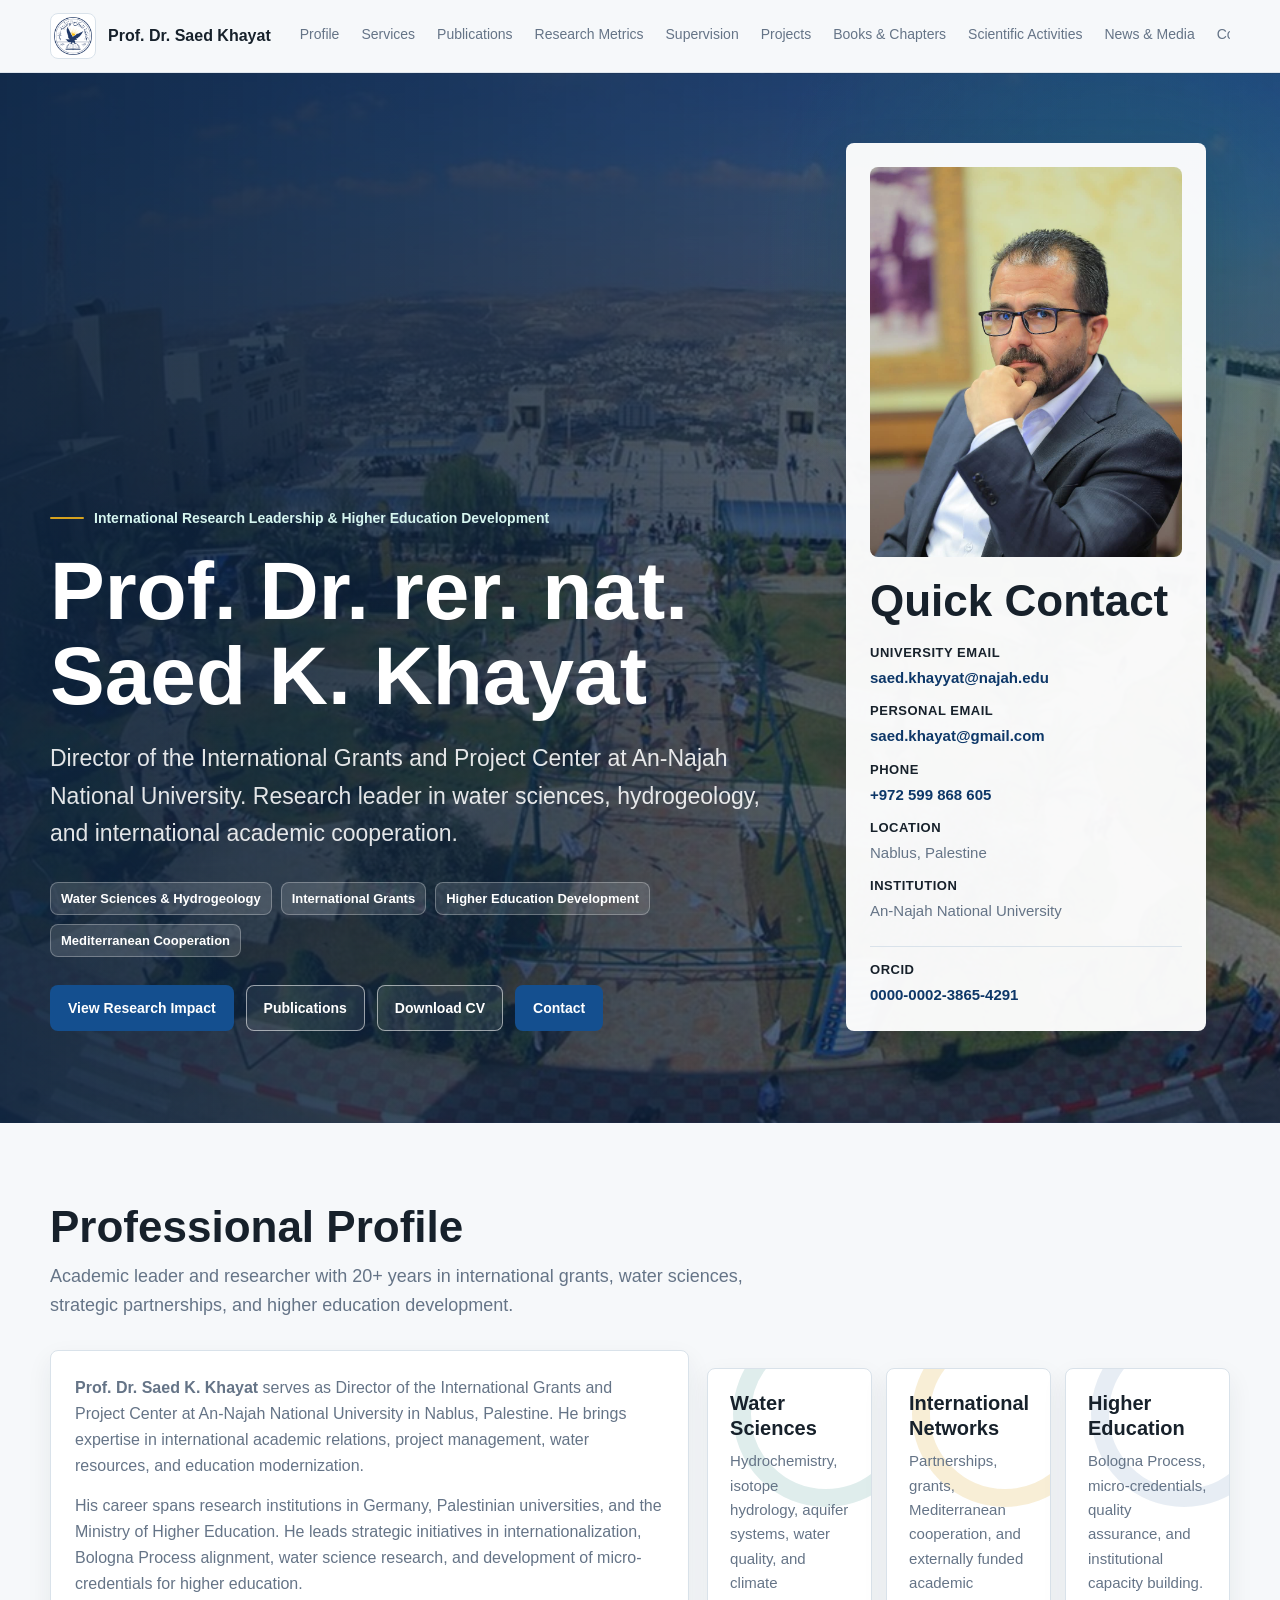
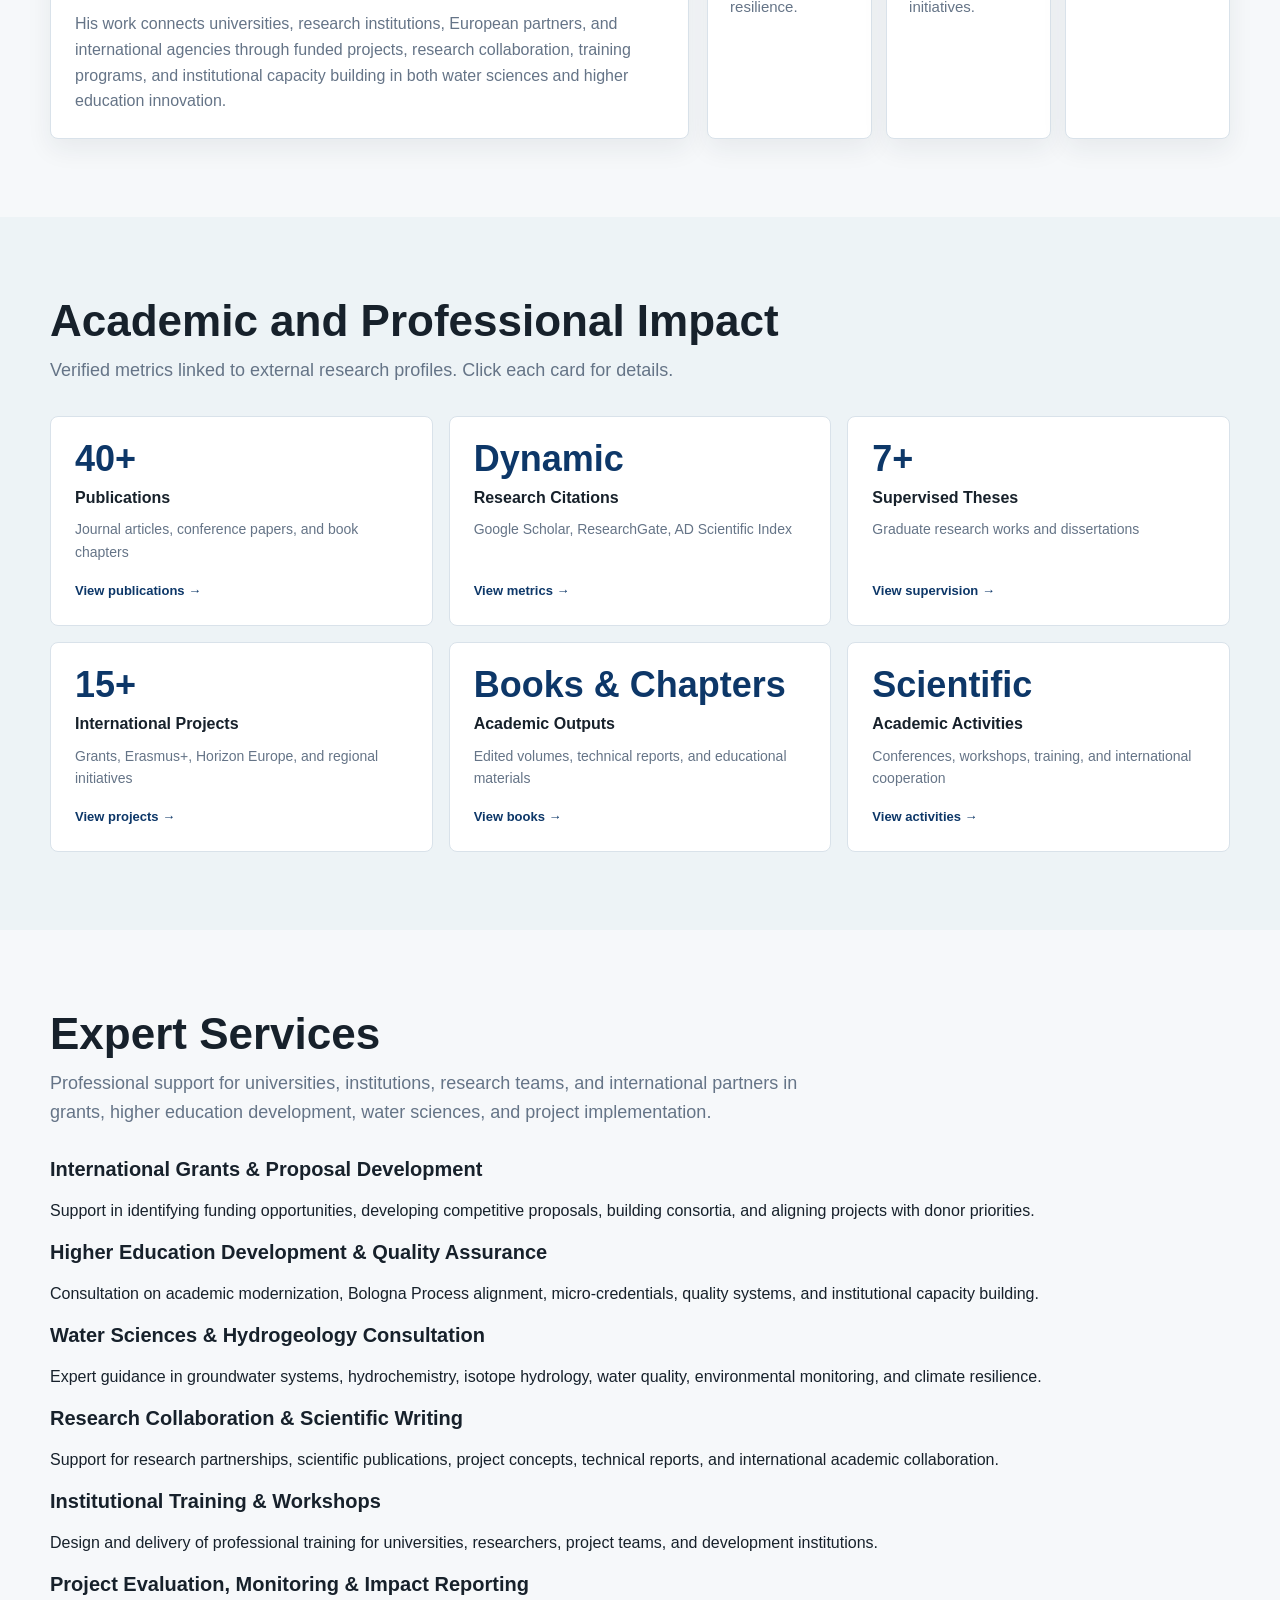
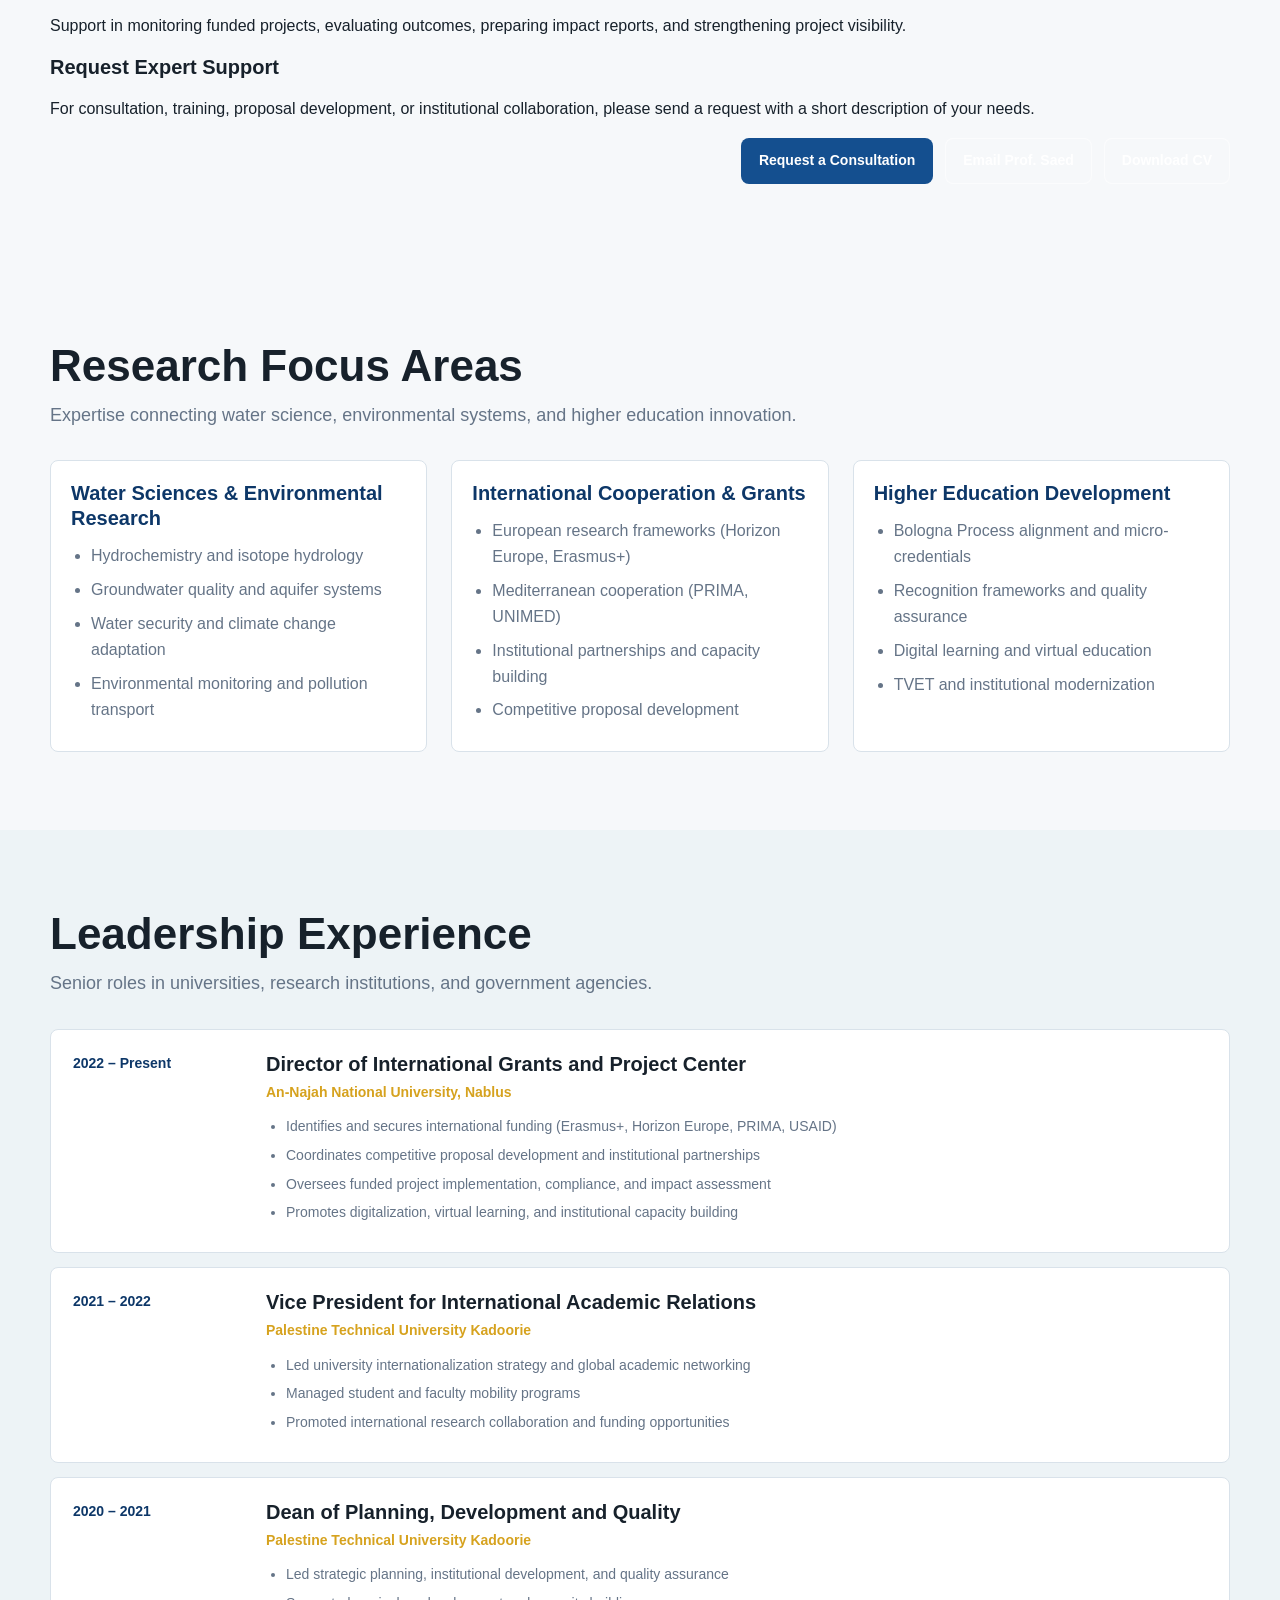
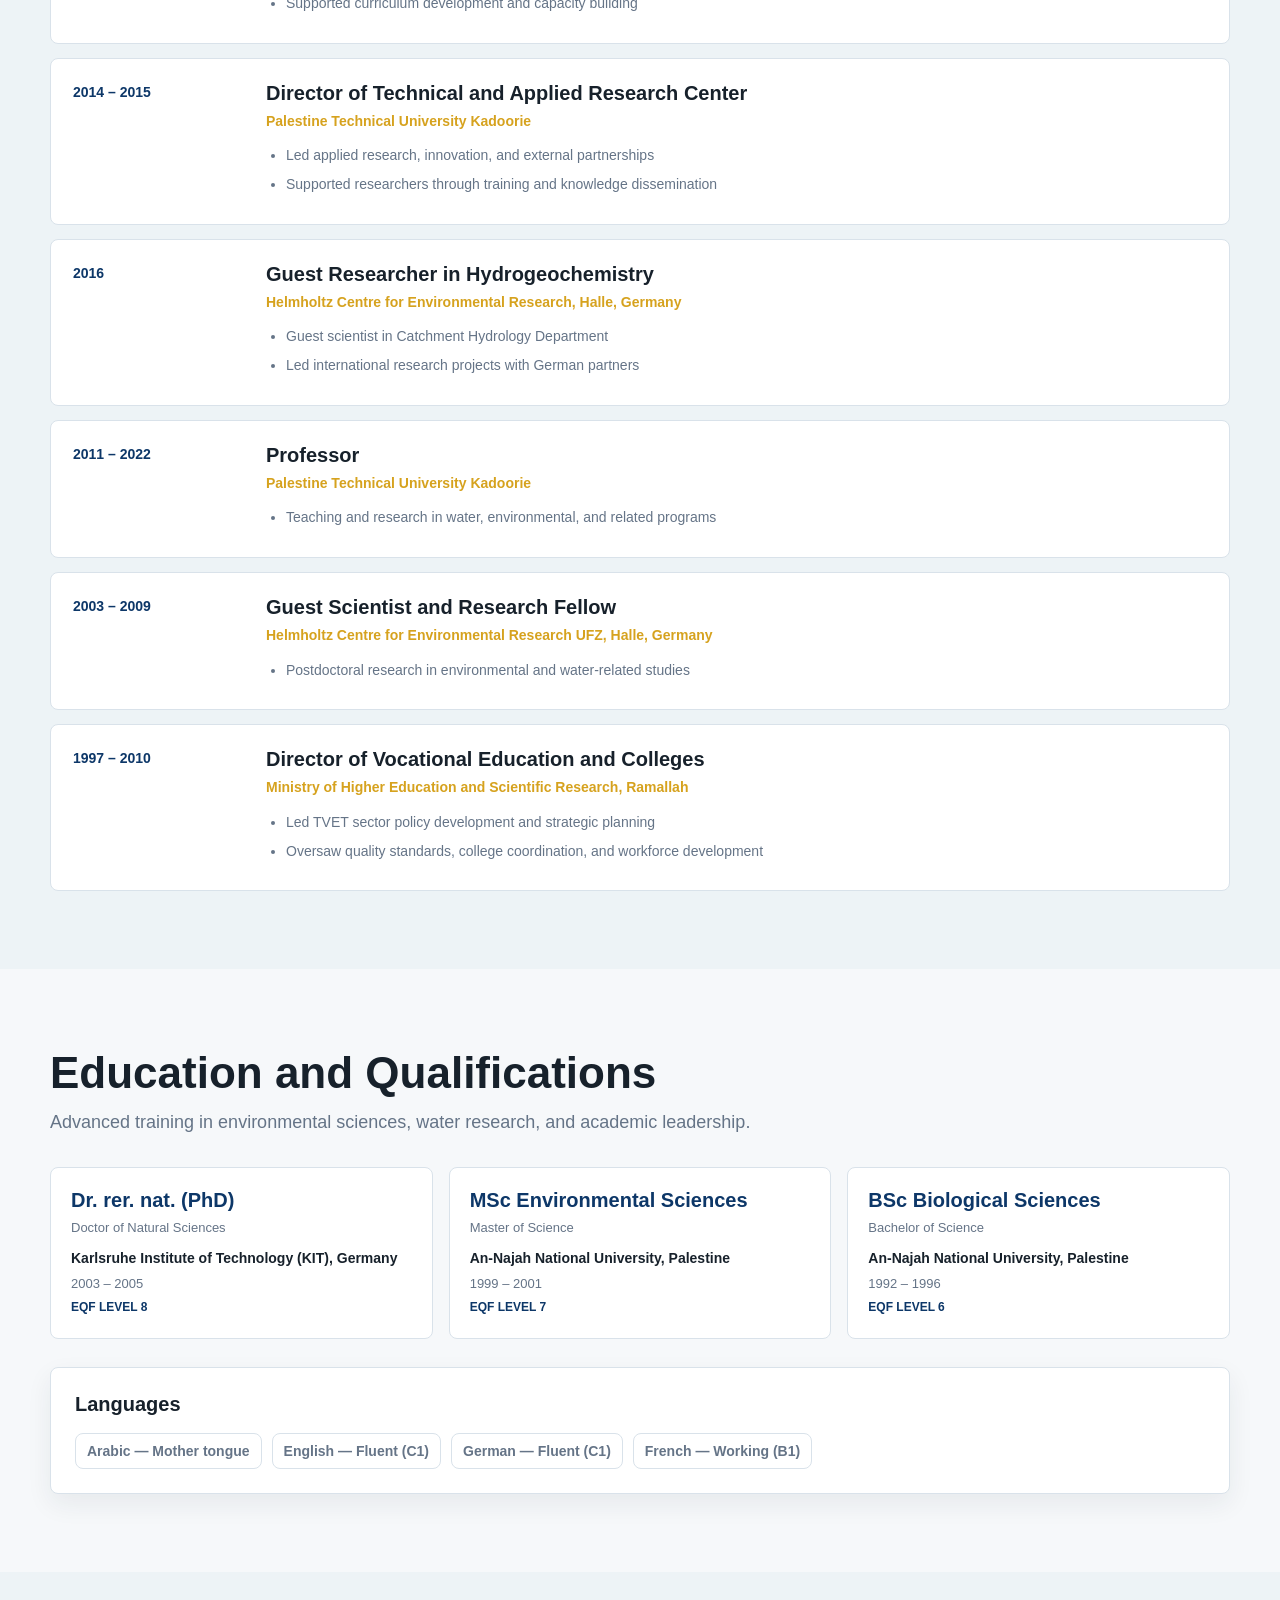
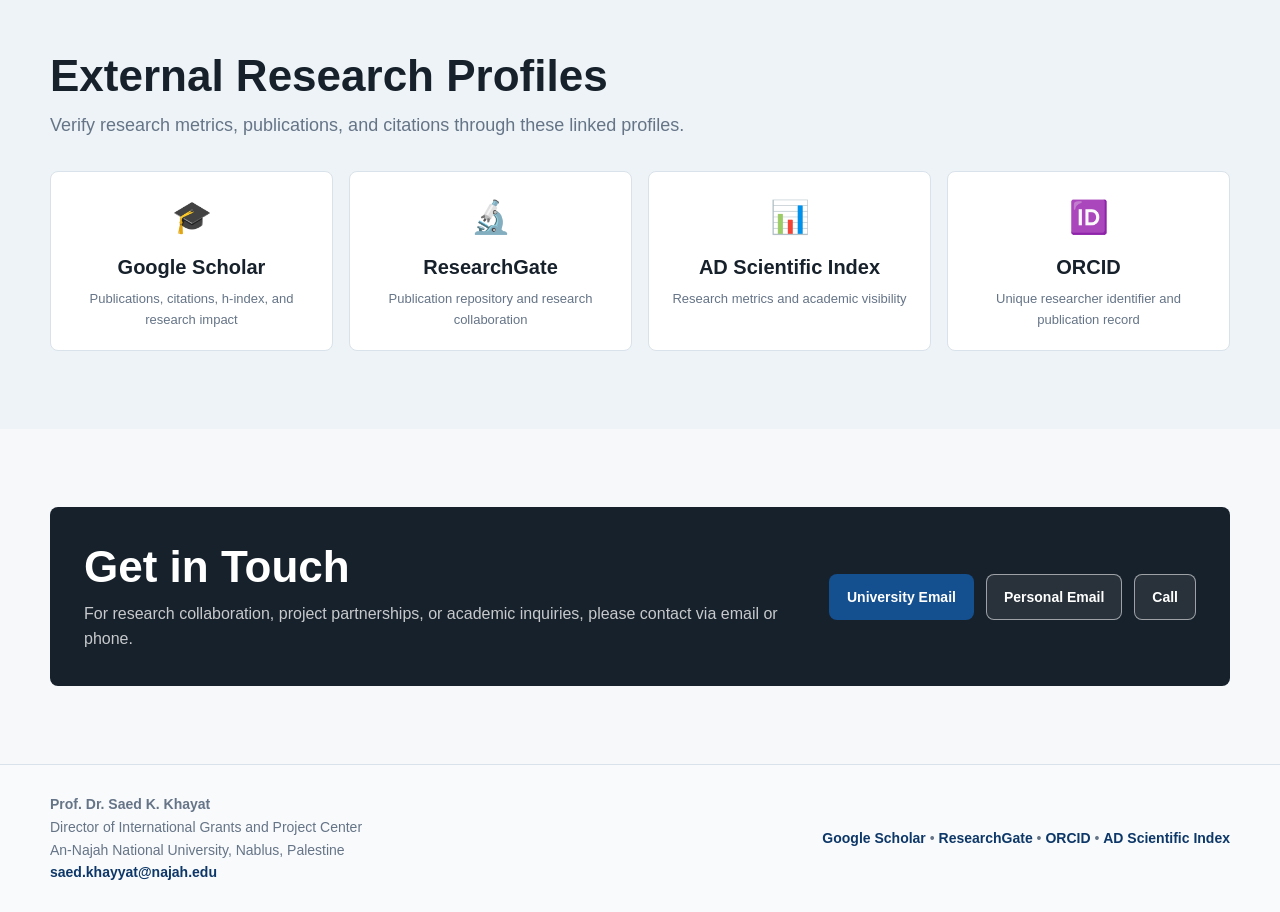
==== commit 478a80d3: "Add expert services section Add expert services section" ====
--- a/index.html
+++ b/index.html
@@ -19,6 +19,7 @@
       </a>
       <div class="nav-links">
         <a href="#about">Profile</a>
+        <a href="#services">Services</a>
         <a href="publications.html">Publications</a>
         <a href="research-metrics.html">Research Metrics</a>
         <a href="supervision.html">Supervision</a>
@@ -145,7 +146,58 @@
         </div>
       </div>
     </section>
-
+<section class="section" id="services">
+  <div class="wrap">
+    <div class="section-head">
+      <h2>Expert Services</h2>
+      <p>Professional support for universities, institutions, research teams, and international partners in grants, higher education development, water sciences, and project implementation.</p>
+    </div>
+
+    <div class="service-grid">
+      <article class="service-card">
+        <h3>International Grants & Proposal Development</h3>
+        <p>Support in identifying funding opportunities, developing competitive proposals, building consortia, and aligning projects with donor priorities.</p>
+      </article>
+
+      <article class="service-card">
+        <h3>Higher Education Development & Quality Assurance</h3>
+        <p>Consultation on academic modernization, Bologna Process alignment, micro-credentials, quality systems, and institutional capacity building.</p>
+      </article>
+
+      <article class="service-card">
+        <h3>Water Sciences & Hydrogeology Consultation</h3>
+        <p>Expert guidance in groundwater systems, hydrochemistry, isotope hydrology, water quality, environmental monitoring, and climate resilience.</p>
+      </article>
+
+      <article class="service-card">
+        <h3>Research Collaboration & Scientific Writing</h3>
+        <p>Support for research partnerships, scientific publications, project concepts, technical reports, and international academic collaboration.</p>
+      </article>
+
+      <article class="service-card">
+        <h3>Institutional Training & Workshops</h3>
+        <p>Design and delivery of professional training for universities, researchers, project teams, and development institutions.</p>
+      </article>
+
+      <article class="service-card">
+        <h3>Project Evaluation, Monitoring & Impact Reporting</h3>
+        <p>Support in monitoring funded projects, evaluating outcomes, preparing impact reports, and strengthening project visibility.</p>
+      </article>
+    </div>
+
+    <div class="service-cta">
+      <div>
+        <h3>Request Expert Support</h3>
+        <p>For consultation, training, proposal development, or institutional collaboration, please send a request with a short description of your needs.</p>
+      </div>
+      <div class="contact-actions">
+        <a href="https://forms.gle/REPLACE_WITH_MY_FORM" target="_blank" rel="noopener" class="button primary">Request a Consultation</a>
+        <a href="mailto:saed.khayat@gmail.com" class="button secondary">Email Prof. Saed</a>
+        <a href="Saed-Khayat-CV.pdf" target="_blank" rel="noopener" class="button secondary">Download CV</a>
+      </div>
+    </div>
+  </div>
+</section>
     <section class="section" id="research-interests">
       <div class="wrap">
         <div class="section-head">
--- a/styles.css
+++ b/styles.css
@@ -0,0 +1,912 @@
+:root {
+  --ink: #17212b;
+  --muted: #657487;
+  --line: #d9e2ea;
+  --paper: #f6f8fa;
+  --panel: #ffffff;
+  --accent: #144f8f;
+  --accent-dark: #0d3768;
+  --aqua: #0f766e;
+  --gold: #d6a21e;
+  --soft: #e8f3f1;
+  --shadow: 0 18px 48px rgba(24, 36, 50, 0.12);
+}
+
+* { box-sizing: border-box; }
+
+html { scroll-behavior: smooth; }
+
+body {
+  margin: 0;
+  font-family: "Segoe UI", Arial, sans-serif;
+  color: var(--ink);
+  background: var(--paper);
+  line-height: 1.62;
+}
+
+a { color: inherit; text-decoration: none; }
+
+a:hover { text-decoration: underline; }
+
+/* Header & Navigation */
+.site-header {
+  position: sticky;
+  top: 0;
+  z-index: 20;
+  background: rgba(246, 248, 250, 0.92);
+  backdrop-filter: blur(14px);
+  border-bottom: 1px solid rgba(217, 226, 234, 0.8);
+}
+
+.nav {
+  width: min(1180px, calc(100% - 32px));
+  margin: 0 auto;
+  min-height: 72px;
+  display: flex;
+  align-items: center;
+  justify-content: space-between;
+  gap: 20px;
+}
+
+.brand {
+  display: inline-flex;
+  align-items: center;
+  gap: 12px;
+  font-weight: 850;
+  min-width: fit-content;
+  color: var(--ink);
+}
+
+.brand:hover {
+  text-decoration: none;
+}
+
+.brand-logo {
+  width: 46px;
+  height: 46px;
+  object-fit: contain;
+  border-radius: 8px;
+  background: #fff;
+  padding: 3px;
+  border: 1px solid var(--line);
+}
+
+.nav-links {
+  display: flex;
+  align-items: center;
+  gap: 4px;
+  color: var(--muted);
+  font-size: 14px;
+  white-space: nowrap;
+  overflow-x: auto;
+  padding-bottom: 4px;
+}
+
+.nav-links a {
+  padding: 8px 9px;
+  border-radius: 8px;
+  color: var(--muted);
+}
+
+.nav-links a:hover {
+  color: var(--accent-dark);
+  background: var(--soft);
+  text-decoration: none;
+}
+
+/* Hero Section */
+.hero {
+  min-height: calc(100vh - 72px);
+  display: grid;
+  align-items: center;
+  color: #fff;
+  background:
+    radial-gradient(circle at 88% 18%, rgba(15, 118, 110, 0.32), transparent 26%),
+    linear-gradient(90deg, rgba(13, 35, 62, 0.92), rgba(13, 35, 62, 0.58)),
+    url("najah-campus.jpg") center/cover;
+  padding: 70px 0 92px;
+}
+
+.hero-inner {
+  width: min(1180px, calc(100% - 32px));
+  margin: 0 auto;
+  display: grid;
+  grid-template-columns: minmax(0, 760px) minmax(280px, 360px);
+  gap: 36px;
+  align-items: end;
+}
+
+.eyebrow {
+  display: inline-flex;
+  align-items: center;
+  gap: 10px;
+  margin: 0 0 18px;
+  color: #d6f6f0;
+  font-weight: 800;
+  font-size: 14px;
+}
+
+.eyebrow::before {
+  content: "";
+  width: 34px;
+  height: 2px;
+  border-radius: 999px;
+  background: var(--gold);
+  flex-shrink: 0;
+}
+
+h1 {
+  margin: 0;
+  font-size: clamp(42px, 7vw, 82px);
+  line-height: 1.04;
+  letter-spacing: 0;
+  max-width: 820px;
+}
+
+h2 {
+  margin: 0 0 16px;
+  font-size: clamp(28px, 4vw, 44px);
+  line-height: 1.16;
+}
+
+h3 {
+  margin: 0 0 8px;
+  font-size: 20px;
+  line-height: 1.25;
+}
+
+.lead {
+  max-width: 720px;
+  margin: 22px 0 30px;
+  color: rgba(255, 255, 255, 0.88);
+  font-size: clamp(18px, 2.1vw, 23px);
+}
+
+.focus-line {
+  display: flex;
+  flex-wrap: wrap;
+  gap: 9px;
+  margin: 0 0 28px;
+}
+
+.focus-line span {
+  min-height: 32px;
+  display: inline-flex;
+  align-items: center;
+  padding: 5px 10px;
+  border-radius: 8px;
+  color: #fff;
+  background: rgba(255, 255, 255, 0.13);
+  border: 1px solid rgba(255, 255, 255, 0.28);
+  font-weight: 800;
+  font-size: 13px;
+}
+
+.actions {
+  display: flex;
+  flex-wrap: wrap;
+  gap: 12px;
+}
+
+/* Buttons */
+.button {
+  display: inline-flex;
+  align-items: center;
+  justify-content: center;
+  min-height: 46px;
+  padding: 10px 17px;
+  border-radius: 8px;
+  border: 1px solid transparent;
+  font-weight: 800;
+  font-size: 14px;
+  cursor: pointer;
+  transition: all 0.2s ease;
+}
+
+.button.primary {
+  color: #fff;
+  background: var(--accent);
+}
+
+.button.primary:hover {
+  background: var(--accent-dark);
+  text-decoration: none;
+}
+
+.button.secondary {
+  color: #fff;
+  border-color: rgba(255, 255, 255, 0.55);
+  background: rgba(255, 255, 255, 0.08);
+}
+
+.button.secondary:hover {
+  background: rgba(255, 255, 255, 0.15);
+  text-decoration: none;
+}
+
+/* Hero Card */
+.hero-card {
+  background: rgba(255, 255, 255, 0.96);
+  color: var(--ink);
+  border-radius: 8px;
+  padding: 24px;
+  box-shadow: var(--shadow);
+}
+
+.portrait {
+  width: 100%;
+  aspect-ratio: 4 / 5;
+  object-fit: cover;
+  object-position: center top;
+  border-radius: 8px;
+  margin-bottom: 18px;
+  display: block;
+}
+
+.contact-list {
+  display: grid;
+  gap: 10px;
+  margin: 0;
+  padding: 0;
+  list-style: none;
+  color: var(--muted);
+  font-size: 15px;
+}
+
+.contact-list strong {
+  display: block;
+  color: var(--ink);
+  font-size: 13px;
+  text-transform: uppercase;
+  letter-spacing: 0.04em;
+  margin-bottom: 3px;
+}
+
+.contact-list a {
+  color: var(--accent-dark);
+  font-weight: 600;
+}
+
+.contact-list a:hover {
+  text-decoration: underline;
+}
+
+/* Sections */
+.section {
+  padding: 78px 0;
+}
+
+.section.alt {
+  background: #edf3f6;
+}
+
+.wrap {
+  width: min(1180px, calc(100% - 32px));
+  margin: 0 auto;
+}
+
+.section-head {
+  max-width: 760px;
+  margin-bottom: 30px;
+}
+
+.section-head h2 {
+  margin: 0 0 10px;
+}
+
+.section-head p {
+  margin: 0;
+  color: var(--muted);
+  font-size: 18px;
+}
+
+/* Panels & Cards */
+.panel {
+  background: var(--panel);
+  border: 1px solid var(--line);
+  border-radius: 8px;
+  padding: 24px;
+  box-shadow: 0 10px 26px rgba(24, 36, 50, 0.07);
+}
+
+.panel p {
+  margin: 0 0 14px;
+  color: var(--muted);
+}
+
+.panel p:last-child { margin-bottom: 0; }
+
+.panel h3 {
+  margin: 0 0 16px;
+}
+
+/* Profile Grid */
+.profile-grid {
+  display: grid;
+  grid-template-columns: 1.1fr 0.9fr;
+  gap: 18px;
+  align-items: stretch;
+}
+
+/* Visual Signals */
+.visual-signals {
+  display: grid;
+  grid-template-columns: repeat(3, 1fr);
+  gap: 14px;
+  margin-top: 18px;
+}
+
+.signal {
+  position: relative;
+  overflow: hidden;
+  min-height: 170px;
+  padding: 22px;
+  border-radius: 8px;
+  border: 1px solid var(--line);
+  background: #fff;
+  box-shadow: 0 10px 26px rgba(24, 36, 50, 0.07);
+}
+
+.signal::before {
+  content: "";
+  position: absolute;
+  width: 150px;
+  height: 150px;
+  border: 18px solid rgba(20, 79, 143, 0.1);
+  border-radius: 50%;
+  right: -48px;
+  top: -48px;
+}
+
+.signal.water::before {
+  border-color: rgba(15, 118, 110, 0.13);
+}
+
+.signal.network::before {
+  border-color: rgba(214, 162, 30, 0.18);
+}
+
+.signal h3 {
+  position: relative;
+  margin: 0 0 8px;
+  font-size: 20px;
+}
+
+.signal p {
+  position: relative;
+  margin: 0;
+  color: var(--muted);
+  font-size: 15px;
+}
+
+/* Impact Dashboard */
+.impact-grid {
+  display: grid;
+  grid-template-columns: repeat(auto-fit, minmax(300px, 1fr));
+  gap: 16px;
+}
+
+.impact-card {
+  padding: 24px;
+  background: var(--panel);
+  border: 1px solid var(--line);
+  border-radius: 8px;
+  display: flex;
+  flex-direction: column;
+  justify-content: space-between;
+  transition: all 0.3s ease;
+  cursor: pointer;
+  min-height: 200px;
+}
+
+.impact-card:hover {
+  border-color: var(--accent);
+  box-shadow: 0 12px 32px rgba(20, 79, 143, 0.15);
+  text-decoration: none;
+  transform: translateY(-2px);
+}
+
+.impact-number {
+  font-size: 36px;
+  font-weight: 900;
+  color: var(--accent-dark);
+  line-height: 1;
+  margin-bottom: 8px;
+}
+
+.impact-label {
+  font-size: 16px;
+  font-weight: 800;
+  color: var(--ink);
+  margin-bottom: 8px;
+}
+
+.impact-description {
+  font-size: 14px;
+  color: var(--muted);
+  margin-bottom: 16px;
+  flex-grow: 1;
+}
+
+.impact-action {
+  font-size: 13px;
+  color: var(--accent-dark);
+  font-weight: 700;
+}
+
+/* Research Areas */
+.research-areas {
+  display: grid;
+  grid-template-columns: repeat(auto-fit, minmax(280px, 1fr));
+  gap: 24px;
+}
+
+.area-group {
+  padding: 20px;
+  background: var(--panel);
+  border: 1px solid var(--line);
+  border-radius: 8px;
+}
+
+.area-group h3 {
+  color: var(--accent-dark);
+  margin-bottom: 12px;
+}
+
+.area-list {
+  margin: 0;
+  padding-left: 20px;
+  list-style: disc;
+  color: var(--muted);
+}
+
+.area-list li {
+  margin: 8px 0;
+}
+
+/* Timeline */
+.timeline {
+  display: grid;
+  gap: 14px;
+}
+
+.item {
+  display: grid;
+  grid-template-columns: 175px 1fr;
+  gap: 18px;
+  padding: 22px;
+  border: 1px solid var(--line);
+  border-radius: 8px;
+  background: var(--panel);
+}
+
+.date {
+  color: var(--accent-dark);
+  font-weight: 850;
+  font-size: 14px;
+}
+
+.item h3 {
+  margin: 0 0 4px;
+}
+
+.org {
+  margin: 0 0 12px;
+  color: var(--gold);
+  font-weight: 750;
+  font-size: 14px;
+}
+
+.item ul {
+  margin: 0;
+  padding-left: 20px;
+  color: var(--muted);
+  font-size: 14px;
+}
+
+.item li {
+  margin: 6px 0;
+}
+
+/* Education */
+.education-grid {
+  display: grid;
+  grid-template-columns: repeat(auto-fit, minmax(280px, 1fr));
+  gap: 16px;
+  margin-bottom: 24px;
+}
+
+.education-card {
+  padding: 20px;
+  background: var(--panel);
+  border: 1px solid var(--line);
+  border-radius: 8px;
+}
+
+.education-card h3 {
+  color: var(--accent-dark);
+  margin-bottom: 4px;
+}
+
+.degree-detail {
+  color: var(--muted);
+  font-size: 13px;
+  margin: 0 0 8px;
+}
+
+.institution {
+  margin: 0 0 4px;
+  color: var(--ink);
+  font-weight: 600;
+  font-size: 14px;
+}
+
+.year {
+  margin: 0 0 4px;
+  color: var(--muted);
+  font-size: 13px;
+}
+
+.eqf {
+  margin: 0;
+  color: var(--accent-dark);
+  font-size: 12px;
+  font-weight: 700;
+  text-transform: uppercase;
+}
+
+/* Tags */
+.tag-grid {
+  display: flex;
+  flex-wrap: wrap;
+  gap: 10px;
+}
+
+.tag {
+  display: inline-flex;
+  align-items: center;
+  min-height: 34px;
+  padding: 6px 11px;
+  border: 1px solid var(--line);
+  border-radius: 8px;
+  background: #fff;
+  color: var(--muted);
+  font-size: 14px;
+  font-weight: 650;
+}
+
+/* Profile Links Grid */
+.profile-links-grid {
+  display: grid;
+  grid-template-columns: repeat(auto-fit, minmax(200px, 1fr));
+  gap: 16px;
+}
+
+.profile-link {
+  padding: 20px;
+  background: var(--panel);
+  border: 1px solid var(--line);
+  border-radius: 8px;
+  text-align: center;
+  transition: all 0.3s ease;
+  display: flex;
+  flex-direction: column;
+  align-items: center;
+}
+
+.profile-link:hover {
+  border-color: var(--accent);
+  box-shadow: 0 12px 32px rgba(20, 79, 143, 0.15);
+  text-decoration: none;
+}
+
+.profile-icon {
+  font-size: 32px;
+  margin-bottom: 12px;
+}
+
+.profile-link h3 {
+  color: var(--ink);
+  margin-bottom: 8px;
+}
+
+.profile-link p {
+  margin: 0;
+  color: var(--muted);
+  font-size: 13px;
+}
+
+/* Contact Band */
+.contact-band {
+  display: grid;
+  grid-template-columns: 1fr auto;
+  gap: 24px;
+  align-items: center;
+  padding: 34px;
+  background: var(--ink);
+  color: #fff;
+  border-radius: 8px;
+}
+
+.contact-band h2 {
+  margin: 0 0 8px;
+  color: #fff;
+}
+
+.contact-band p {
+  margin: 0;
+  color: rgba(255, 255, 255, 0.76);
+}
+
+.contact-actions {
+  display: flex;
+  gap: 12px;
+  flex-wrap: wrap;
+  justify-content: flex-end;
+}
+
+/* Publication Lists */
+.publication-list {
+  display: grid;
+  gap: 14px;
+  margin: 0;
+  padding: 0;
+  list-style: none;
+}
+
+.pub-item {
+  padding: 16px;
+  background: var(--panel);
+  border: 1px solid var(--line);
+  border-radius: 8px;
+}
+
+.pub-item h4 {
+  margin: 0 0 6px;
+  font-size: 16px;
+  color: var(--ink);
+}
+
+.pub-meta {
+  margin: 0 0 8px;
+  color: var(--muted);
+  font-size: 13px;
+}
+
+.pub-link {
+  color: var(--accent-dark);
+  font-weight: 600;
+  font-size: 13px;
+}
+
+.pub-link:hover {
+  text-decoration: underline;
+}
+
+/* Supervision Table */
+.supervision-table {
+  width: 100%;
+  border-collapse: collapse;
+  background: var(--panel);
+  border-radius: 8px;
+  overflow: hidden;
+}
+
+.supervision-table th {
+  background: var(--accent);
+  color: #fff;
+  padding: 12px 16px;
+  text-align: left;
+  font-weight: 700;
+  font-size: 14px;
+}
+
+.supervision-table td {
+  padding: 12px 16px;
+  border-top: 1px solid var(--line);
+  color: var(--muted);
+  font-size: 14px;
+}
+
+.supervision-table tr:hover {
+  background: var(--paper);
+}
+
+/* Project Cards */
+.project-grid {
+  display: grid;
+  grid-template-columns: repeat(auto-fill, minmax(300px, 1fr));
+  gap: 16px;
+}
+
+.project-card {
+  padding: 20px;
+  background: var(--panel);
+  border: 1px solid var(--line);
+  border-radius: 8px;
+  display: flex;
+  flex-direction: column;
+}
+
+.project-card h3 {
+  color: var(--accent-dark);
+  margin-bottom: 8px;
+}
+
+.project-meta {
+  display: flex;
+  gap: 12px;
+  margin: 8px 0;
+  flex-wrap: wrap;
+}
+
+.project-badge {
+  display: inline-block;
+  padding: 3px 8px;
+  background: var(--soft);
+  border: 1px solid var(--aqua);
+  border-radius: 4px;
+  color: var(--aqua);
+  font-size: 12px;
+  font-weight: 600;
+}
+
+.project-card p {
+  margin: 8px 0 0;
+  color: var(--muted);
+  font-size: 14px;
+  flex-grow: 1;
+}
+
+.project-card a {
+  margin-top: 12px;
+  color: var(--accent-dark);
+  font-weight: 600;
+  font-size: 13px;
+}
+
+/* Activity Cards */
+.activity-list {
+  display: grid;
+  gap: 16px;
+}
+
+.activity-item {
+  padding: 18px;
+  background: var(--panel);
+  border: 1px solid var(--line);
+  border-radius: 8px;
+  border-left: 4px solid var(--accent);
+}
+
+.activity-item h3 {
+  margin: 0 0 4px;
+}
+
+.activity-date {
+  color: var(--muted);
+  font-size: 13px;
+  margin: 0 0 8px;
+}
+
+.activity-item p {
+  margin: 0;
+  color: var(--muted);
+  font-size: 14px;
+}
+
+/* Back to Home */
+.back-to-home {
+  display: inline-flex;
+  align-items: center;
+  gap: 6px;
+  margin: 0 0 24px;
+  color: var(--accent-dark);
+  font-weight: 600;
+  font-size: 14px;
+}
+
+.back-to-home:hover {
+  text-decoration: underline;
+}
+
+/* Footer */
+.footer {
+  padding: 28px 0;
+  border-top: 1px solid var(--line);
+  color: var(--muted);
+  font-size: 14px;
+  background: #f9fafb;
+}
+
+.footer .wrap {
+  display: grid;
+  grid-template-columns: 1fr 1fr;
+  gap: 16px;
+  align-items: center;
+}
+
+.footer a {
+  color: var(--accent-dark);
+  font-weight: 600;
+}
+
+.footer a:hover {
+  text-decoration: underline;
+}
+
+/* Responsive */
+@media (max-width: 900px) {
+  .nav {
+    min-height: auto;
+    align-items: flex-start;
+    flex-direction: column;
+    padding: 14px 0;
+  }
+
+  .nav-links {
+    width: 100%;
+    gap: 2px;
+  }
+
+  .hero {
+    min-height: 720px;
+  }
+
+  .hero-inner,
+  .profile-grid,
+  .visual-signals,
+  .education-grid,
+  .profile-links-grid,
+  .contact-band {
+    grid-template-columns: 1fr;
+  }
+
+  .item {
+    grid-template-columns: 1fr;
+    gap: 8px;
+  }
+
+  .research-areas {
+    grid-template-columns: 1fr;
+  }
+
+  .contact-actions {
+    justify-content: flex-start;
+  }
+
+  .footer .wrap {
+    grid-template-columns: 1fr;
+  }
+}
+
+@media (max-width: 560px) {
+  .section {
+    padding: 58px 0;
+  }
+
+  h1 {
+    font-size: 36px;
+  }
+
+  h2 {
+    font-size: 24px;
+  }
+
+  .impact-grid {
+    grid-template-columns: 1fr;
+  }
+
+  .supervision-table {
+    font-size: 12px;
+  }
+
+  .supervision-table th,
+  .supervision-table td {
+    padding: 8px 12px;
+  }
+
+  .project-grid {
+    grid-template-columns: 1fr;
+  }
+}
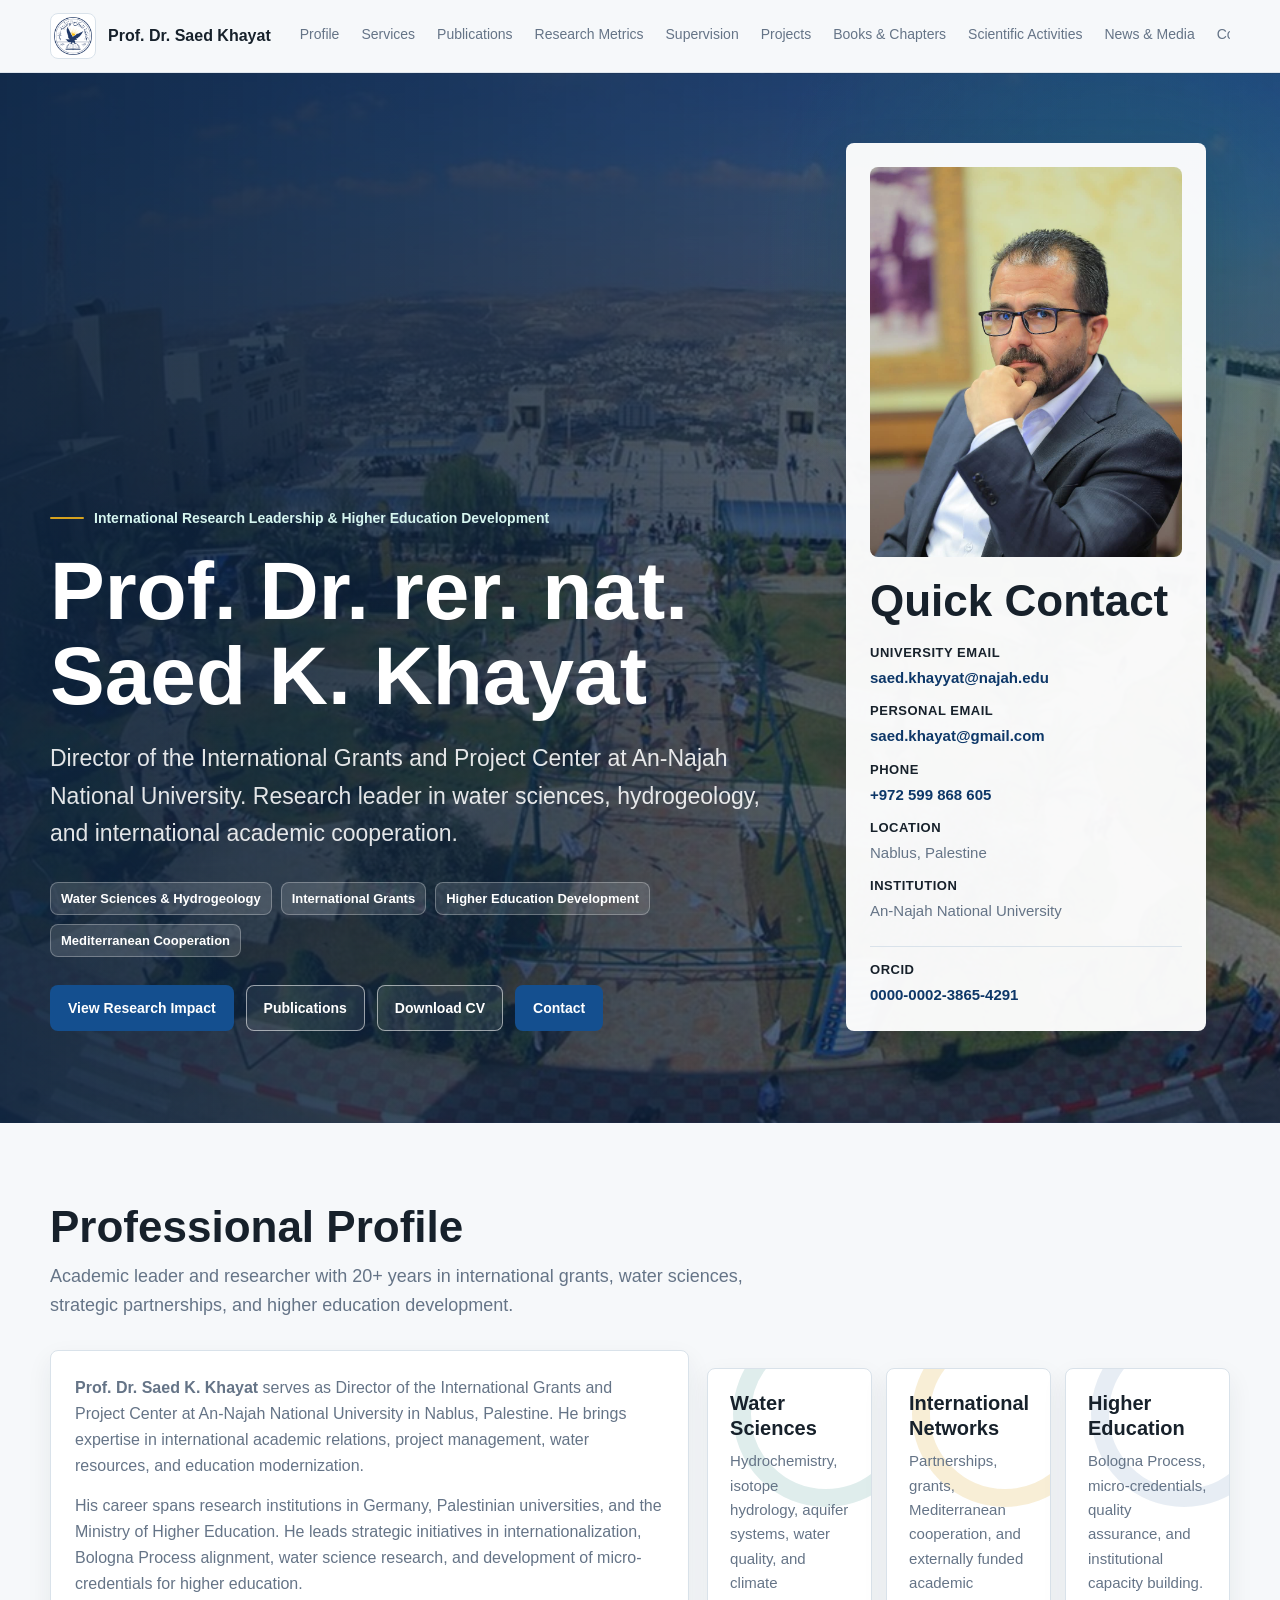
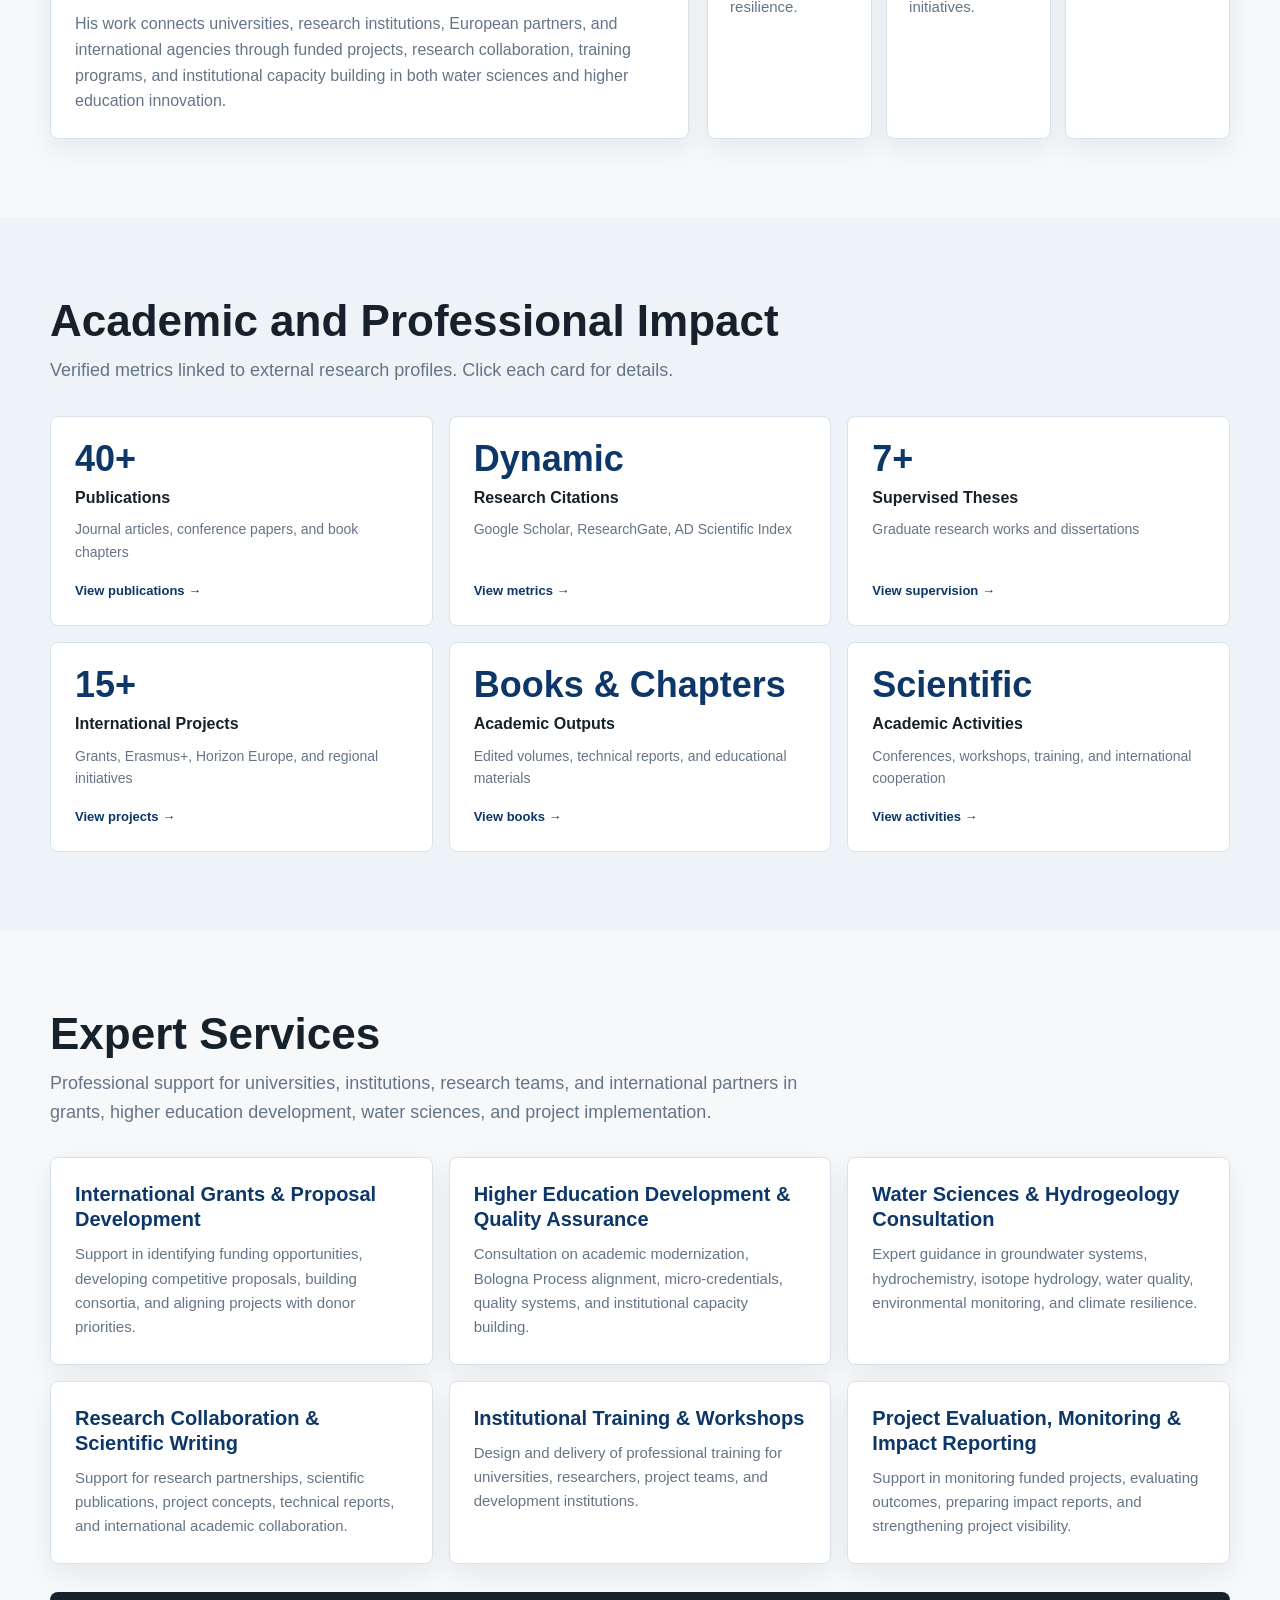
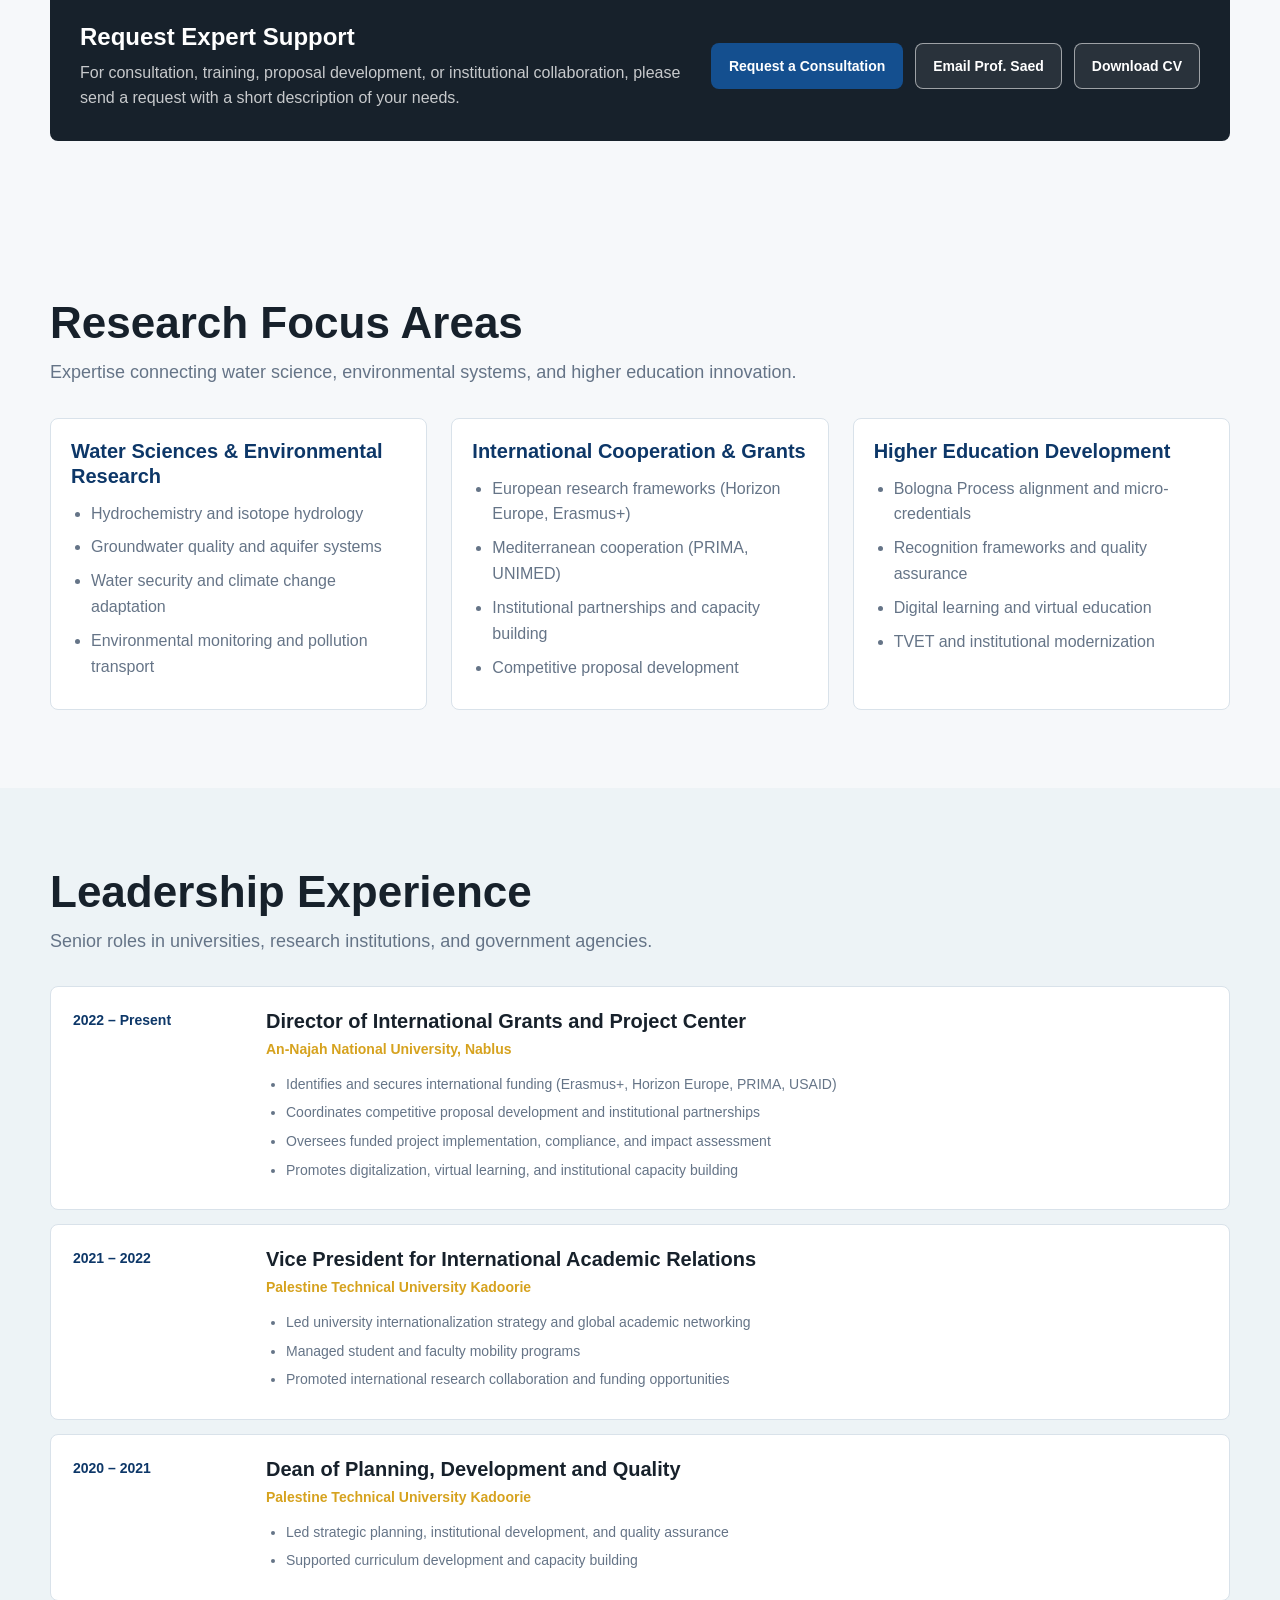
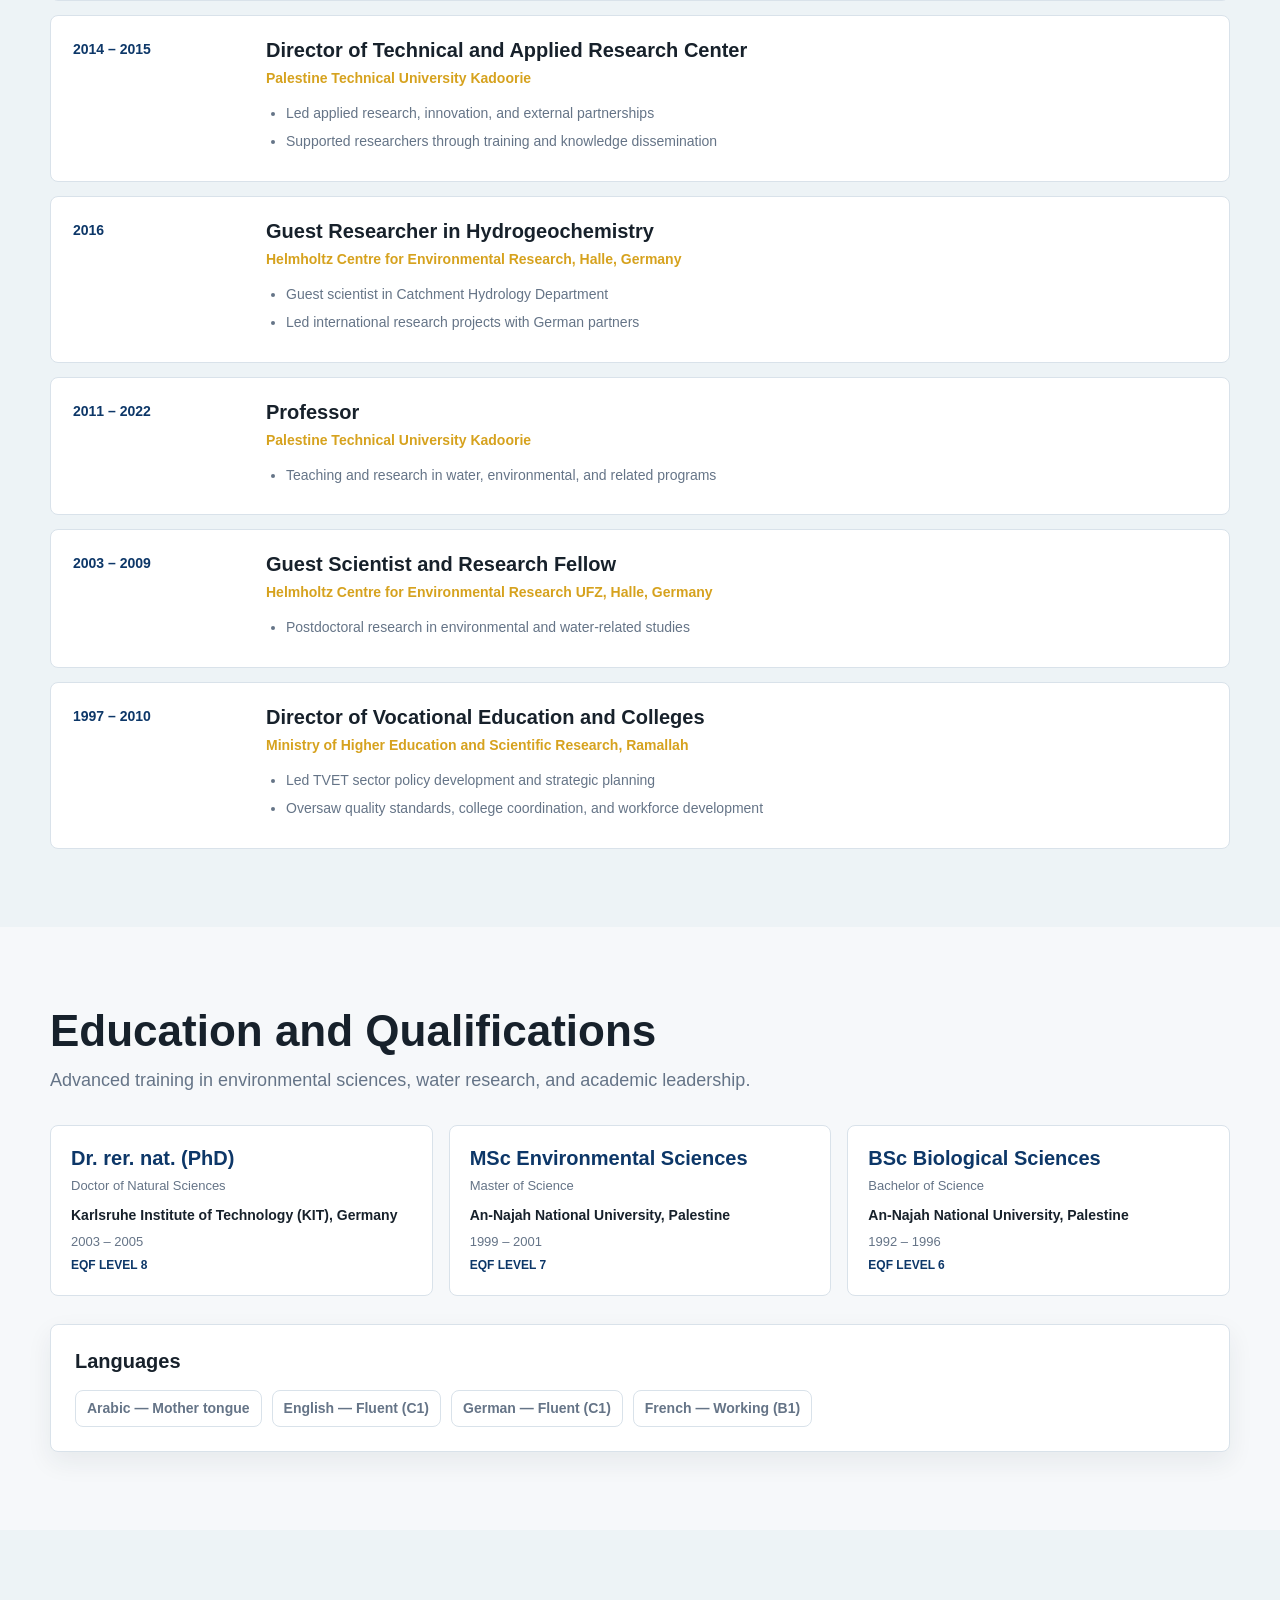
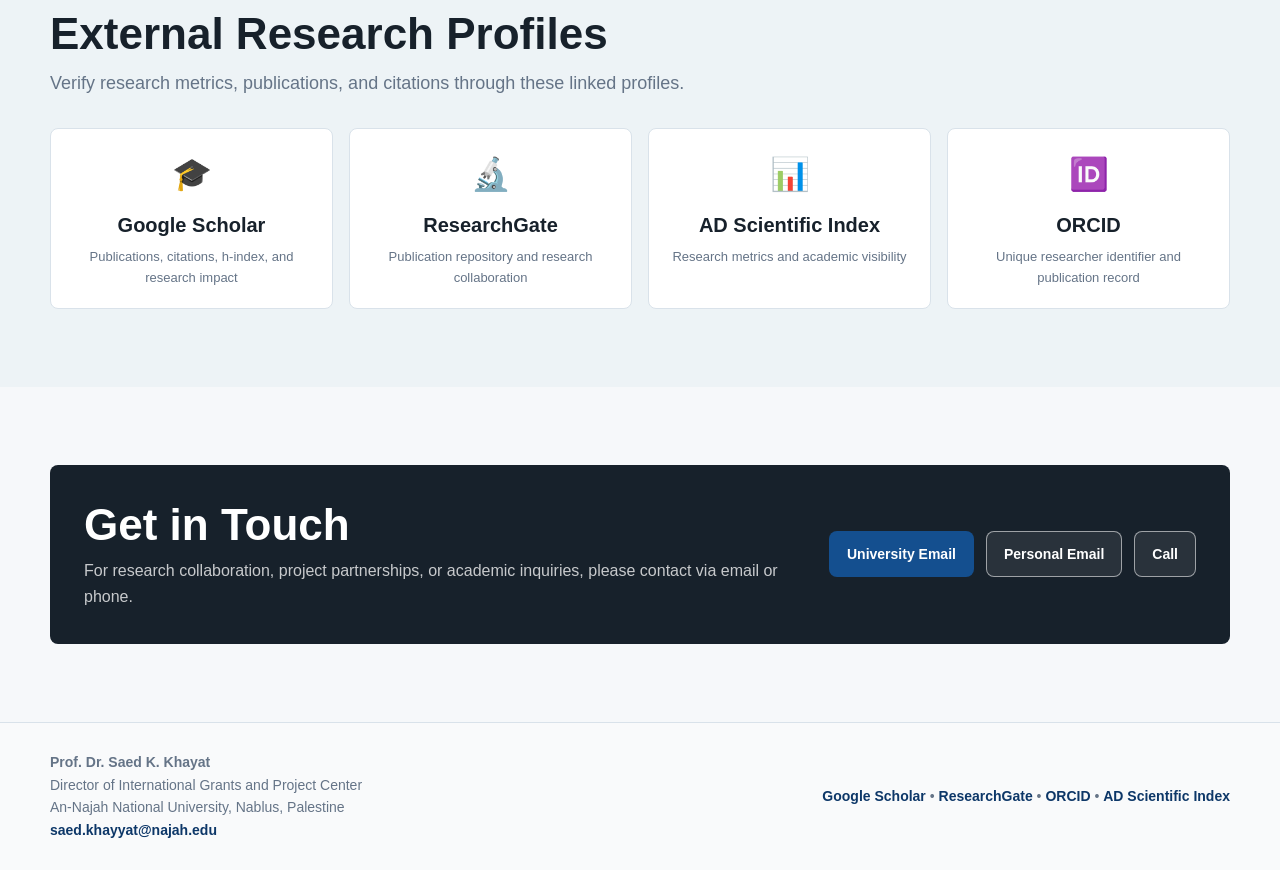
==== commit be25d09c: "Update index.html" ====
--- a/index.html
+++ b/index.html
@@ -191,7 +191,7 @@
         <p>For consultation, training, proposal development, or institutional collaboration, please send a request with a short description of your needs.</p>
       </div>
       <div class="contact-actions">
-        <a href="https://forms.gle/REPLACE_WITH_MY_FORM" target="_blank" rel="noopener" class="button primary">Request a Consultation</a>
+        <a href="https://docs.google.com/forms/d/e/1FAIpQLSfGXbcdu-6Vu3LqVeKIuuMRquaNIolkZrVNCHDMNFHvQilFlw/viewform" target="_blank" rel="noopener" class="button primary">Request a Consultation</a>
         <a href="mailto:saed.khayat@gmail.com" class="button secondary">Email Prof. Saed</a>
         <a href="Saed-Khayat-CV.pdf" target="_blank" rel="noopener" class="button secondary">Download CV</a>
       </div>
--- a/styles.css
+++ b/styles.css
@@ -615,7 +615,54 @@
   color: var(--muted);
   font-size: 13px;
 }
-
+/* Expert Services */
+.service-grid {
+  display: grid;
+  grid-template-columns: repeat(auto-fit, minmax(300px, 1fr));
+  gap: 16px;
+}
+
+.service-card {
+  padding: 24px;
+  background: var(--panel);
+  border: 1px solid var(--line);
+  border-radius: 8px;
+  box-shadow: 0 10px 26px rgba(24, 36, 50, 0.07);
+}
+
+.service-card h3 {
+  color: var(--accent-dark);
+  margin-bottom: 10px;
+}
+
+.service-card p {
+  margin: 0;
+  color: var(--muted);
+  font-size: 15px;
+}
+
+.service-cta {
+  margin-top: 28px;
+  display: grid;
+  grid-template-columns: 1fr auto;
+  gap: 24px;
+  align-items: center;
+  padding: 30px;
+  background: var(--ink);
+  color: #fff;
+  border-radius: 8px;
+}
+
+.service-cta h3 {
+  margin: 0 0 8px;
+  color: #fff;
+  font-size: 24px;
+}
+
+.service-cta p {
+  margin: 0;
+  color: rgba(255, 255, 255, 0.76);
+}
 /* Contact Band */
 .contact-band {
   display: grid;
@@ -853,14 +900,15 @@
     min-height: 720px;
   }
 
-  .hero-inner,
-  .profile-grid,
-  .visual-signals,
-  .education-grid,
-  .profile-links-grid,
-  .contact-band {
-    grid-template-columns: 1fr;
-  }
+ .hero-inner,
+.profile-grid,
+.visual-signals,
+.education-grid,
+.profile-links-grid,
+.contact-band,
+.service-cta {
+  grid-template-columns: 1fr;
+}
 
   .item {
     grid-template-columns: 1fr;
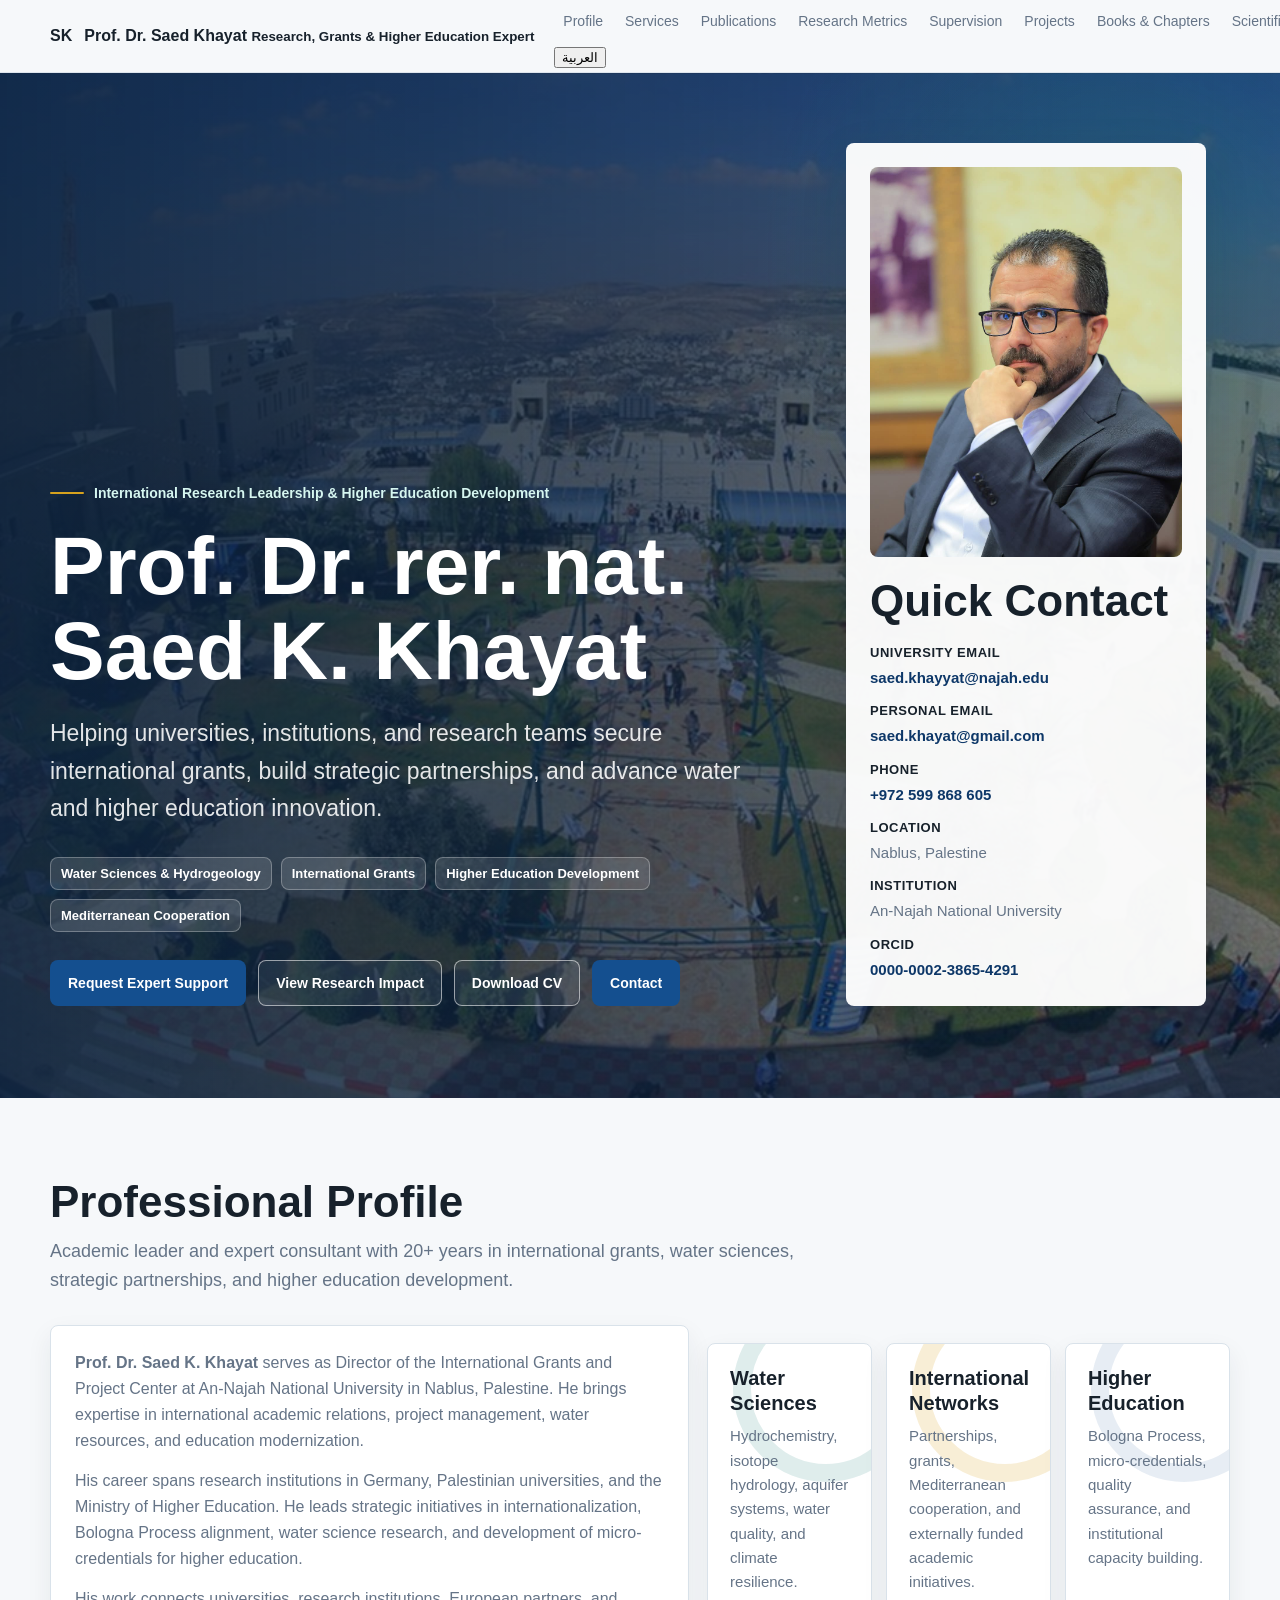
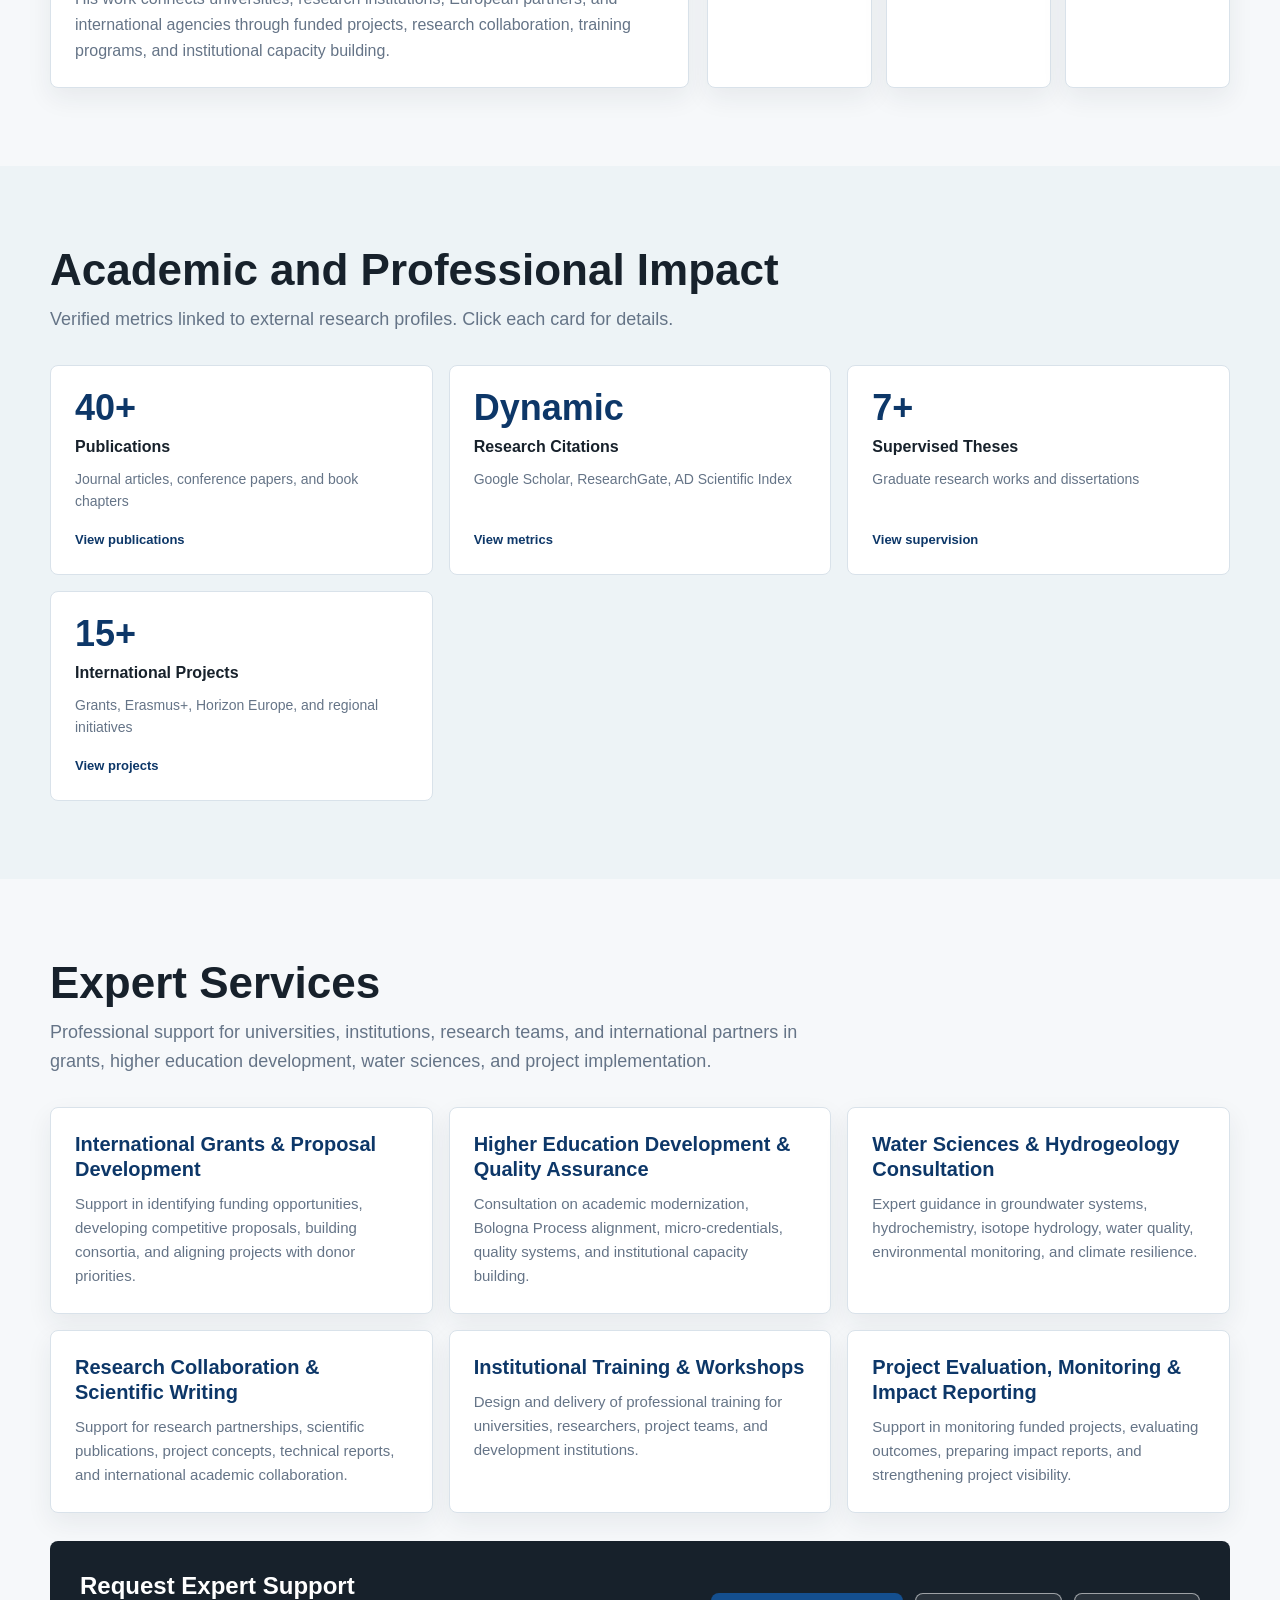
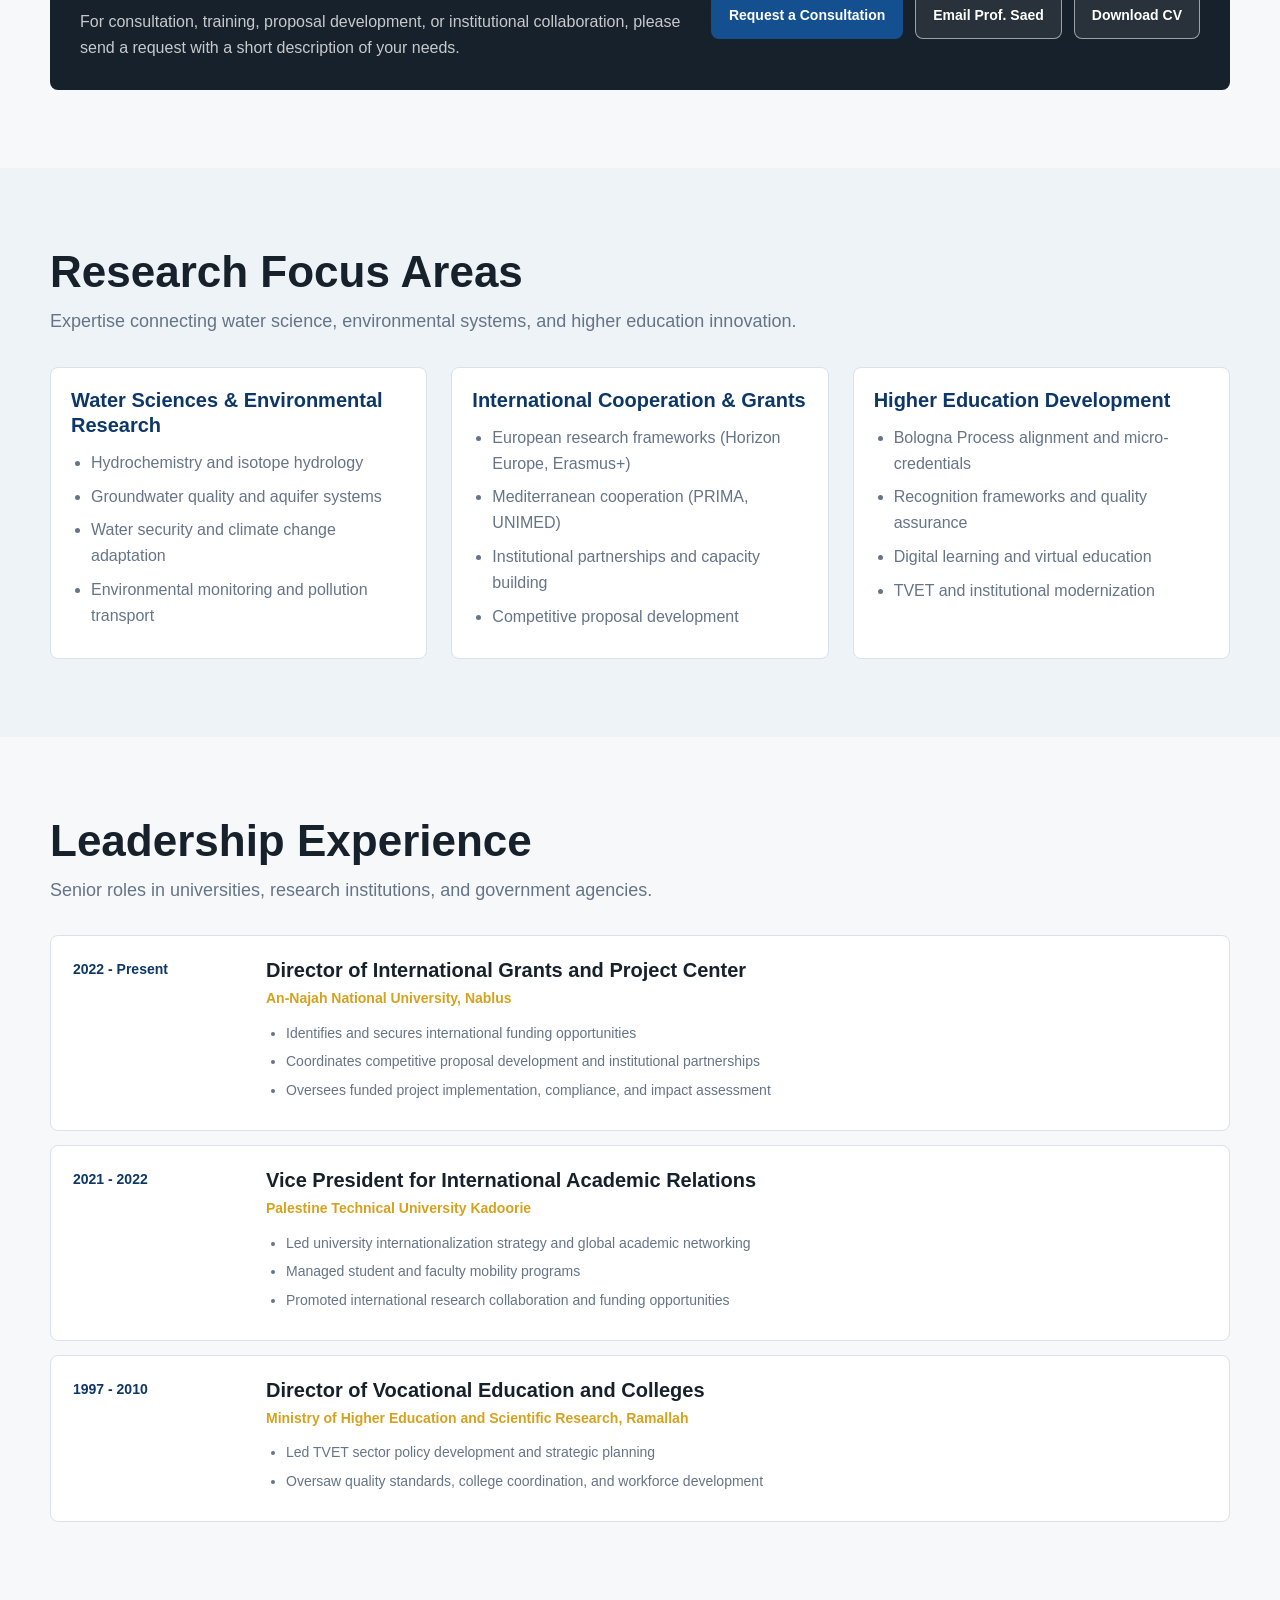
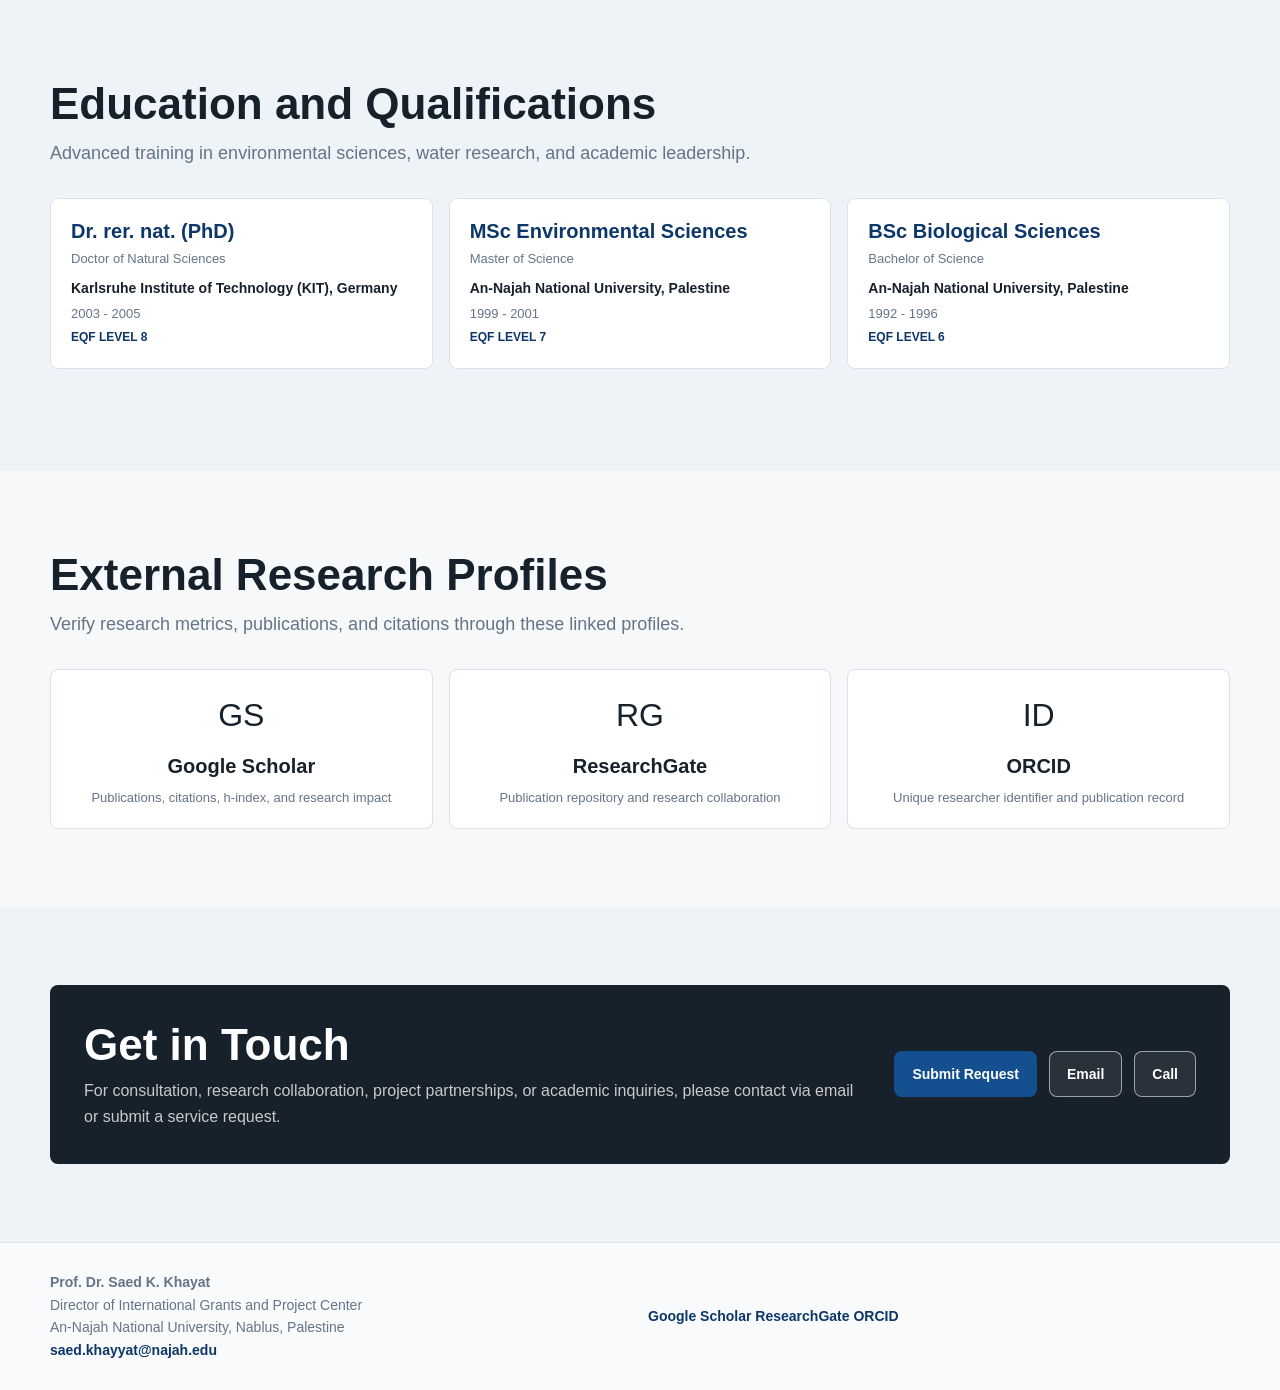
==== commit d052b868: "Update fmt.Println message from 'Hello' to 'Goodbye'" ====
--- a/index.html
+++ b/index.html
@@ -3,31 +3,39 @@
 <head>
   <meta charset="utf-8">
   <meta name="viewport" content="width=device-width, initial-scale=1">
-  <meta name="description" content="Academic impact portal for Prof. Dr. Saed K. Khayat. Research leadership in water sciences, international grants, higher education development, and Mediterranean cooperation.">
-  <meta property="og:title" content="Prof. Dr. Saed K. Khayat - Academic Impact Portal">
-  <meta property="og:description" content="Director of International Grants and Project Center at An-Najah National University. Research, publications, projects, and leadership in water sciences and higher education.">
+  <meta name="description" content="Bilingual expert platform for Prof. Dr. Saed K. Khayat: international grants, water sciences, higher education development, research collaboration, and institutional consultation.">
+  <meta property="og:title" content="Prof. Dr. Saed K. Khayat - Expert Platform">
+  <meta property="og:description" content="Research, grants, water sciences, and higher education expertise for universities, institutions, and international partners.">
   <meta property="og:type" content="profile">
-  <title>Prof. Dr. Saed K. Khayat | Academic Impact Portal</title>
+  <title data-i18n="meta.title">Prof. Dr. Saed K. Khayat | Expert Platform</title>
   <link rel="stylesheet" href="styles.css">
 </head>
 <body>
   <header class="site-header">
     <nav class="nav" aria-label="Main navigation">
-      <a class="brand" href="index.html">
-        <img class="brand-logo" src="najah-logo.png" alt="An-Najah National University logo">
-        <span>Prof. Dr. Saed Khayat</span>
+      <a class="brand" href="index.html" aria-label="Prof. Dr. Saed Khayat home">
+        <span class="brand-mark" aria-hidden="true">SK</span>
+        <span class="brand-text">
+          <strong data-i18n="brand.name">Prof. Dr. Saed Khayat</strong>
+          <small data-i18n="brand.tagline">Research, Grants & Higher Education Expert</small>
+        </span>
       </a>
-      <div class="nav-links">
-        <a href="#about">Profile</a>
-        <a href="#services">Services</a>
-        <a href="publications.html">Publications</a>
-        <a href="research-metrics.html">Research Metrics</a>
-        <a href="supervision.html">Supervision</a>
-        <a href="projects.html">Projects</a>
-        <a href="books.html">Books & Chapters</a>
-        <a href="activities.html">Scientific Activities</a>
-        <a href="news.html">News & Media</a>
-        <a href="#contact">Contact</a>
+      <div class="nav-right">
+        <div class="nav-links">
+          <a href="#about" data-i18n="nav.profile">Profile</a>
+          <a href="#services" data-i18n="nav.services">Services</a>
+          <a href="publications.html" data-i18n="nav.publications">Publications</a>
+          <a href="research-metrics.html" data-i18n="nav.metrics">Research Metrics</a>
+          <a href="supervision.html" data-i18n="nav.supervision">Supervision</a>
+          <a href="projects.html" data-i18n="nav.projects">Projects</a>
+          <a href="books.html" data-i18n="nav.books">Books & Chapters</a>
+          <a href="activities.html" data-i18n="nav.activities">Scientific Activities</a>
+          <a href="news.html" data-i18n="nav.news">News & Media</a>
+          <a href="#contact" data-i18n="nav.contact">Contact</a>
+        </div>
+        <button class="language-toggle" type="button" data-language-toggle aria-label="Switch language">
+          <span data-language-label>العربية</span>
+        </button>
       </div>
     </nav>
   </header>
@@ -36,35 +44,32 @@
     <section class="hero" aria-label="Introduction">
       <div class="hero-inner">
         <div>
-          <p class="eyebrow">International Research Leadership & Higher Education Development</p>
-          <h1>Prof. Dr. rer. nat. Saed K. Khayat</h1>
-          <p class="lead">Director of the International Grants and Project Center at An-Najah National University. Research leader in water sciences, hydrogeology, and international academic cooperation.</p>
+          <p class="eyebrow" data-i18n="hero.eyebrow">International Research Leadership & Higher Education Development</p>
+          <h1 data-i18n="hero.title">Prof. Dr. rer. nat. Saed K. Khayat</h1>
+          <p class="lead" data-i18n="hero.lead">Helping universities, institutions, and research teams secure international grants, build strategic partnerships, and advance water and higher education innovation.</p>
           <div class="focus-line" aria-label="Professional focus areas">
-            <span>Water Sciences & Hydrogeology</span>
-            <span>International Grants</span>
-            <span>Higher Education Development</span>
-            <span>Mediterranean Cooperation</span>
+            <span data-i18n="hero.focus.water">Water Sciences & Hydrogeology</span>
+            <span data-i18n="hero.focus.grants">International Grants</span>
+            <span data-i18n="hero.focus.education">Higher Education Development</span>
+            <span data-i18n="hero.focus.cooperation">Mediterranean Cooperation</span>
           </div>
           <div class="actions">
-            <a class="button primary" href="research-metrics.html">View Research Impact</a>
-            <a class="button secondary" href="publications.html">Publications</a>
-            <a class="button secondary" href="Saed-Khayat-CV.pdf" target="_blank" rel="noopener">Download CV</a>
-            <a class="button primary" href="mailto:saed.khayat@gmail.com">Contact</a>
+            <a class="button primary" href="#services" data-i18n="hero.cta.support">Request Expert Support</a>
+            <a class="button secondary" href="research-metrics.html" data-i18n="hero.cta.impact">View Research Impact</a>
+            <a class="button secondary" href="Saed-Khayat-CV.pdf" target="_blank" rel="noopener" data-i18n="hero.cta.cv">Download CV</a>
+            <a class="button primary" href="mailto:saed.khayat@gmail.com" data-i18n="hero.cta.contact">Contact</a>
           </div>
         </div>
         <aside class="hero-card" aria-label="Contact summary">
           <img class="portrait" src="saed-khayat.jpg" alt="Prof. Dr. Saed K. Khayat">
-          <h2>Quick Contact</h2>
+          <h2 data-i18n="contact.quick">Quick Contact</h2>
           <ul class="contact-list">
-            <li><strong>University Email</strong><a href="mailto:saed.khayyat@najah.edu">saed.khayyat@najah.edu</a></li>
-            <li><strong>Personal Email</strong><a href="mailto:saed.khayat@gmail.com">saed.khayat@gmail.com</a></li>
-            <li><strong>Phone</strong><a href="tel:+972599868605">+972 599 868 605</a></li>
-            <li><strong>Location</strong>Nablus, Palestine</li>
-            <li><strong>Institution</strong>An-Najah National University</li>
-            <li style="margin-top: 12px; padding-top: 12px; border-top: 1px solid var(--line);">
-              <strong>ORCID</strong>
-              <a href="https://orcid.org/0000-0002-3865-4291" target="_blank" rel="noopener">0000-0002-3865-4291</a>
-            </li>
+            <li><strong data-i18n="contact.universityEmail">University Email</strong><a href="mailto:saed.khayyat@najah.edu">saed.khayyat@najah.edu</a></li>
+            <li><strong data-i18n="contact.personalEmail">Personal Email</strong><a href="mailto:saed.khayat@gmail.com">saed.khayat@gmail.com</a></li>
+            <li><strong data-i18n="contact.phone">Phone</strong><a href="tel:+972599868605">+972 599 868 605</a></li>
+            <li><strong data-i18n="contact.locationLabel">Location</strong><span data-i18n="contact.location">Nablus, Palestine</span></li>
+            <li><strong data-i18n="contact.institutionLabel">Institution</strong><span data-i18n="contact.institution">An-Najah National University</span></li>
+            <li class="contact-divider"><strong>ORCID</strong><a href="https://orcid.org/0000-0002-3865-4291" target="_blank" rel="noopener">0000-0002-3865-4291</a></li>
           </ul>
         </aside>
       </div>
@@ -73,27 +78,27 @@
     <section class="section" id="about">
       <div class="wrap">
         <div class="section-head">
-          <h2>Professional Profile</h2>
-          <p>Academic leader and researcher with 20+ years in international grants, water sciences, strategic partnerships, and higher education development.</p>
+          <h2 data-i18n="about.title">Professional Profile</h2>
+          <p data-i18n="about.subtitle">Academic leader and expert consultant with 20+ years in international grants, water sciences, strategic partnerships, and higher education development.</p>
         </div>
         <div class="profile-grid">
           <div class="panel">
-            <p><strong>Prof. Dr. Saed K. Khayat</strong> serves as Director of the International Grants and Project Center at An-Najah National University in Nablus, Palestine. He brings expertise in international academic relations, project management, water resources, and education modernization.</p>
-            <p>His career spans research institutions in Germany, Palestinian universities, and the Ministry of Higher Education. He leads strategic initiatives in internationalization, Bologna Process alignment, water science research, and development of micro-credentials for higher education.</p>
-            <p>His work connects universities, research institutions, European partners, and international agencies through funded projects, research collaboration, training programs, and institutional capacity building in both water sciences and higher education innovation.</p>
+            <p data-i18n-html="about.p1"><strong>Prof. Dr. Saed K. Khayat</strong> serves as Director of the International Grants and Project Center at An-Najah National University in Nablus, Palestine. He brings expertise in international academic relations, project management, water resources, and education modernization.</p>
+            <p data-i18n="about.p2">His career spans research institutions in Germany, Palestinian universities, and the Ministry of Higher Education. He leads strategic initiatives in internationalization, Bologna Process alignment, water science research, and development of micro-credentials for higher education.</p>
+            <p data-i18n="about.p3">His work connects universities, research institutions, European partners, and international agencies through funded projects, research collaboration, training programs, and institutional capacity building.</p>
           </div>
           <div class="visual-signals" aria-label="Core expertise areas">
             <article class="signal water">
-              <h3>Water Sciences</h3>
-              <p>Hydrochemistry, isotope hydrology, aquifer systems, water quality, and climate resilience.</p>
+              <h3 data-i18n="signal.water.title">Water Sciences</h3>
+              <p data-i18n="signal.water.text">Hydrochemistry, isotope hydrology, aquifer systems, water quality, and climate resilience.</p>
             </article>
             <article class="signal network">
-              <h3>International Networks</h3>
-              <p>Partnerships, grants, Mediterranean cooperation, and externally funded academic initiatives.</p>
+              <h3 data-i18n="signal.network.title">International Networks</h3>
+              <p data-i18n="signal.network.text">Partnerships, grants, Mediterranean cooperation, and externally funded academic initiatives.</p>
             </article>
             <article class="signal">
-              <h3>Higher Education</h3>
-              <p>Bologna Process, micro-credentials, quality assurance, and institutional capacity building.</p>
+              <h3 data-i18n="signal.education.title">Higher Education</h3>
+              <p data-i18n="signal.education.text">Bologna Process, micro-credentials, quality assurance, and institutional capacity building.</p>
             </article>
           </div>
         </div>
@@ -103,322 +108,237 @@
     <section class="section alt" id="impact">
       <div class="wrap">
         <div class="section-head">
-          <h2>Academic and Professional Impact</h2>
-          <p>Verified metrics linked to external research profiles. Click each card for details.</p>
+          <h2 data-i18n="impact.title">Academic and Professional Impact</h2>
+          <p data-i18n="impact.subtitle">Verified metrics linked to external research profiles. Click each card for details.</p>
         </div>
         <div class="impact-grid">
           <a href="publications.html" class="impact-card">
             <div class="impact-number">40+</div>
-            <div class="impact-label">Publications</div>
-            <div class="impact-description">Journal articles, conference papers, and book chapters</div>
-            <div class="impact-action">View publications →</div>
+            <div class="impact-label" data-i18n="impact.publications.label">Publications</div>
+            <div class="impact-description" data-i18n="impact.publications.text">Journal articles, conference papers, and book chapters</div>
+            <div class="impact-action" data-i18n="impact.publications.action">View publications</div>
           </a>
           <a href="research-metrics.html" class="impact-card">
-            <div class="impact-number">Dynamic</div>
-            <div class="impact-label">Research Citations</div>
-            <div class="impact-description">Google Scholar, ResearchGate, AD Scientific Index</div>
-            <div class="impact-action">View metrics →</div>
+            <div class="impact-number" data-i18n="impact.citations.number">Dynamic</div>
+            <div class="impact-label" data-i18n="impact.citations.label">Research Citations</div>
+            <div class="impact-description" data-i18n="impact.citations.text">Google Scholar, ResearchGate, AD Scientific Index</div>
+            <div class="impact-action" data-i18n="impact.citations.action">View metrics</div>
           </a>
           <a href="supervision.html" class="impact-card">
             <div class="impact-number">7+</div>
-            <div class="impact-label">Supervised Theses</div>
-            <div class="impact-description">Graduate research works and dissertations</div>
-            <div class="impact-action">View supervision →</div>
+            <div class="impact-label" data-i18n="impact.supervision.label">Supervised Theses</div>
+            <div class="impact-description" data-i18n="impact.supervision.text">Graduate research works and dissertations</div>
+            <div class="impact-action" data-i18n="impact.supervision.action">View supervision</div>
           </a>
           <a href="projects.html" class="impact-card">
             <div class="impact-number">15+</div>
-            <div class="impact-label">International Projects</div>
-            <div class="impact-description">Grants, Erasmus+, Horizon Europe, and regional initiatives</div>
-            <div class="impact-action">View projects →</div>
-          </a>
-          <a href="books.html" class="impact-card">
-            <div class="impact-number">Books & Chapters</div>
-            <div class="impact-label">Academic Outputs</div>
-            <div class="impact-description">Edited volumes, technical reports, and educational materials</div>
-            <div class="impact-action">View books →</div>
-          </a>
-          <a href="activities.html" class="impact-card">
-            <div class="impact-number">Scientific</div>
-            <div class="impact-label">Academic Activities</div>
-            <div class="impact-description">Conferences, workshops, training, and international cooperation</div>
-            <div class="impact-action">View activities →</div>
-          </a>
-        </div>
-      </div>
-    </section>
-<section class="section" id="services">
-  <div class="wrap">
-    <div class="section-head">
-      <h2>Expert Services</h2>
-      <p>Professional support for universities, institutions, research teams, and international partners in grants, higher education development, water sciences, and project implementation.</p>
-    </div>
-
-    <div class="service-grid">
-      <article class="service-card">
-        <h3>International Grants & Proposal Development</h3>
-        <p>Support in identifying funding opportunities, developing competitive proposals, building consortia, and aligning projects with donor priorities.</p>
-      </article>
-
-      <article class="service-card">
-        <h3>Higher Education Development & Quality Assurance</h3>
-        <p>Consultation on academic modernization, Bologna Process alignment, micro-credentials, quality systems, and institutional capacity building.</p>
-      </article>
-
-      <article class="service-card">
-        <h3>Water Sciences & Hydrogeology Consultation</h3>
-        <p>Expert guidance in groundwater systems, hydrochemistry, isotope hydrology, water quality, environmental monitoring, and climate resilience.</p>
-      </article>
-
-      <article class="service-card">
-        <h3>Research Collaboration & Scientific Writing</h3>
-        <p>Support for research partnerships, scientific publications, project concepts, technical reports, and international academic collaboration.</p>
-      </article>
-
-      <article class="service-card">
-        <h3>Institutional Training & Workshops</h3>
-        <p>Design and delivery of professional training for universities, researchers, project teams, and development institutions.</p>
-      </article>
-
-      <article class="service-card">
-        <h3>Project Evaluation, Monitoring & Impact Reporting</h3>
-        <p>Support in monitoring funded projects, evaluating outcomes, preparing impact reports, and strengthening project visibility.</p>
-      </article>
-    </div>
-
-    <div class="service-cta">
-      <div>
-        <h3>Request Expert Support</h3>
-        <p>For consultation, training, proposal development, or institutional collaboration, please send a request with a short description of your needs.</p>
-      </div>
-      <div class="contact-actions">
-        <a href="https://docs.google.com/forms/d/e/1FAIpQLSfGXbcdu-6Vu3LqVeKIuuMRquaNIolkZrVNCHDMNFHvQilFlw/viewform" target="_blank" rel="noopener" class="button primary">Request a Consultation</a>
-        <a href="mailto:saed.khayat@gmail.com" class="button secondary">Email Prof. Saed</a>
-        <a href="Saed-Khayat-CV.pdf" target="_blank" rel="noopener" class="button secondary">Download CV</a>
-      </div>
-    </div>
-  </div>
-</section>
-    <section class="section" id="research-interests">
-      <div class="wrap">
-        <div class="section-head">
-          <h2>Research Focus Areas</h2>
-          <p>Expertise connecting water science, environmental systems, and higher education innovation.</p>
+            <div class="impact-label" data-i18n="impact.projects.label">International Projects</div>
+            <div class="impact-description" data-i18n="impact.projects.text">Grants, Erasmus+, Horizon Europe, and regional initiatives</div>
+            <div class="impact-action" data-i18n="impact.projects.action">View projects</div>
+          </a>
+        </div>
+      </div>
+    </section>
+
+    <section class="section" id="services">
+      <div class="wrap">
+        <div class="section-head">
+          <h2 data-i18n="services.title">Expert Services</h2>
+          <p data-i18n="services.subtitle">Professional support for universities, institutions, research teams, and international partners in grants, higher education development, water sciences, and project implementation.</p>
+        </div>
+        <div class="service-grid">
+          <article class="service-card">
+            <h3 data-i18n="services.grants.title">International Grants & Proposal Development</h3>
+            <p data-i18n="services.grants.text">Support in identifying funding opportunities, developing competitive proposals, building consortia, and aligning projects with donor priorities.</p>
+          </article>
+          <article class="service-card">
+            <h3 data-i18n="services.qa.title">Higher Education Development & Quality Assurance</h3>
+            <p data-i18n="services.qa.text">Consultation on academic modernization, Bologna Process alignment, micro-credentials, quality systems, and institutional capacity building.</p>
+          </article>
+          <article class="service-card">
+            <h3 data-i18n="services.water.title">Water Sciences & Hydrogeology Consultation</h3>
+            <p data-i18n="services.water.text">Expert guidance in groundwater systems, hydrochemistry, isotope hydrology, water quality, environmental monitoring, and climate resilience.</p>
+          </article>
+          <article class="service-card">
+            <h3 data-i18n="services.writing.title">Research Collaboration & Scientific Writing</h3>
+            <p data-i18n="services.writing.text">Support for research partnerships, scientific publications, project concepts, technical reports, and international academic collaboration.</p>
+          </article>
+          <article class="service-card">
+            <h3 data-i18n="services.training.title">Institutional Training & Workshops</h3>
+            <p data-i18n="services.training.text">Design and delivery of professional training for universities, researchers, project teams, and development institutions.</p>
+          </article>
+          <article class="service-card">
+            <h3 data-i18n="services.evaluation.title">Project Evaluation, Monitoring & Impact Reporting</h3>
+            <p data-i18n="services.evaluation.text">Support in monitoring funded projects, evaluating outcomes, preparing impact reports, and strengthening project visibility.</p>
+          </article>
+        </div>
+        <div class="service-cta">
+          <div>
+            <h3 data-i18n="services.cta.title">Request Expert Support</h3>
+            <p data-i18n="services.cta.text">For consultation, training, proposal development, or institutional collaboration, please send a request with a short description of your needs.</p>
+          </div>
+          <div class="contact-actions">
+            <a href="https://docs.google.com/forms/d/e/1FAIpQLSfGXbcdu-6Vu3LqVeKIuuMRquaNIolkZrVNCHDMNFHvQilFlw/viewform" target="_blank" rel="noopener" class="button primary" data-i18n="services.cta.request">Request a Consultation</a>
+            <a href="mailto:saed.khayat@gmail.com" class="button secondary" data-i18n="services.cta.email">Email Prof. Saed</a>
+            <a href="Saed-Khayat-CV.pdf" target="_blank" rel="noopener" class="button secondary" data-i18n="services.cta.cv">Download CV</a>
+          </div>
+        </div>
+      </div>
+    </section>
+
+    <section class="section alt" id="research-interests">
+      <div class="wrap">
+        <div class="section-head">
+          <h2 data-i18n="research.title">Research Focus Areas</h2>
+          <p data-i18n="research.subtitle">Expertise connecting water science, environmental systems, and higher education innovation.</p>
         </div>
         <div class="research-areas">
           <div class="area-group">
-            <h3>Water Sciences & Environmental Research</h3>
+            <h3 data-i18n="research.water.title">Water Sciences & Environmental Research</h3>
             <ul class="area-list">
-              <li>Hydrochemistry and isotope hydrology</li>
-              <li>Groundwater quality and aquifer systems</li>
-              <li>Water security and climate change adaptation</li>
-              <li>Environmental monitoring and pollution transport</li>
+              <li data-i18n="research.water.1">Hydrochemistry and isotope hydrology</li>
+              <li data-i18n="research.water.2">Groundwater quality and aquifer systems</li>
+              <li data-i18n="research.water.3">Water security and climate change adaptation</li>
+              <li data-i18n="research.water.4">Environmental monitoring and pollution transport</li>
             </ul>
           </div>
           <div class="area-group">
-            <h3>International Cooperation & Grants</h3>
+            <h3 data-i18n="research.grants.title">International Cooperation & Grants</h3>
             <ul class="area-list">
-              <li>European research frameworks (Horizon Europe, Erasmus+)</li>
-              <li>Mediterranean cooperation (PRIMA, UNIMED)</li>
-              <li>Institutional partnerships and capacity building</li>
-              <li>Competitive proposal development</li>
+              <li data-i18n="research.grants.1">European research frameworks (Horizon Europe, Erasmus+)</li>
+              <li data-i18n="research.grants.2">Mediterranean cooperation (PRIMA, UNIMED)</li>
+              <li data-i18n="research.grants.3">Institutional partnerships and capacity building</li>
+              <li data-i18n="research.grants.4">Competitive proposal development</li>
             </ul>
           </div>
           <div class="area-group">
-            <h3>Higher Education Development</h3>
+            <h3 data-i18n="research.education.title">Higher Education Development</h3>
             <ul class="area-list">
-              <li>Bologna Process alignment and micro-credentials</li>
-              <li>Recognition frameworks and quality assurance</li>
-              <li>Digital learning and virtual education</li>
-              <li>TVET and institutional modernization</li>
+              <li data-i18n="research.education.1">Bologna Process alignment and micro-credentials</li>
+              <li data-i18n="research.education.2">Recognition frameworks and quality assurance</li>
+              <li data-i18n="research.education.3">Digital learning and virtual education</li>
+              <li data-i18n="research.education.4">TVET and institutional modernization</li>
             </ul>
           </div>
         </div>
       </div>
     </section>
 
-    <section class="section alt" id="experience">
-      <div class="wrap">
-        <div class="section-head">
-          <h2>Leadership Experience</h2>
-          <p>Senior roles in universities, research institutions, and government agencies.</p>
+    <section class="section" id="experience">
+      <div class="wrap">
+        <div class="section-head">
+          <h2 data-i18n="experience.title">Leadership Experience</h2>
+          <p data-i18n="experience.subtitle">Senior roles in universities, research institutions, and government agencies.</p>
         </div>
         <div class="timeline">
           <article class="item">
-            <div class="date">2022 – Present</div>
+            <div class="date">2022 - Present</div>
             <div>
-              <h3>Director of International Grants and Project Center</h3>
-              <p class="org">An-Najah National University, Nablus</p>
+              <h3 data-i18n="experience.current.title">Director of International Grants and Project Center</h3>
+              <p class="org" data-i18n="experience.current.org">An-Najah National University, Nablus</p>
               <ul>
-                <li>Identifies and secures international funding (Erasmus+, Horizon Europe, PRIMA, USAID)</li>
-                <li>Coordinates competitive proposal development and institutional partnerships</li>
-                <li>Oversees funded project implementation, compliance, and impact assessment</li>
-                <li>Promotes digitalization, virtual learning, and institutional capacity building</li>
+                <li data-i18n="experience.current.1">Identifies and secures international funding opportunities</li>
+                <li data-i18n="experience.current.2">Coordinates competitive proposal development and institutional partnerships</li>
+                <li data-i18n="experience.current.3">Oversees funded project implementation, compliance, and impact assessment</li>
               </ul>
             </div>
           </article>
           <article class="item">
-            <div class="date">2021 – 2022</div>
+            <div class="date">2021 - 2022</div>
             <div>
-              <h3>Vice President for International Academic Relations</h3>
-              <p class="org">Palestine Technical University Kadoorie</p>
+              <h3 data-i18n="experience.vp.title">Vice President for International Academic Relations</h3>
+              <p class="org" data-i18n="experience.vp.org">Palestine Technical University Kadoorie</p>
               <ul>
-                <li>Led university internationalization strategy and global academic networking</li>
-                <li>Managed student and faculty mobility programs</li>
-                <li>Promoted international research collaboration and funding opportunities</li>
+                <li data-i18n="experience.vp.1">Led university internationalization strategy and global academic networking</li>
+                <li data-i18n="experience.vp.2">Managed student and faculty mobility programs</li>
+                <li data-i18n="experience.vp.3">Promoted international research collaboration and funding opportunities</li>
               </ul>
             </div>
           </article>
           <article class="item">
-            <div class="date">2020 – 2021</div>
+            <div class="date">1997 - 2010</div>
             <div>
-              <h3>Dean of Planning, Development and Quality</h3>
-              <p class="org">Palestine Technical University Kadoorie</p>
+              <h3 data-i18n="experience.mohe.title">Director of Vocational Education and Colleges</h3>
+              <p class="org" data-i18n="experience.mohe.org">Ministry of Higher Education and Scientific Research, Ramallah</p>
               <ul>
-                <li>Led strategic planning, institutional development, and quality assurance</li>
-                <li>Supported curriculum development and capacity building</li>
+                <li data-i18n="experience.mohe.1">Led TVET sector policy development and strategic planning</li>
+                <li data-i18n="experience.mohe.2">Oversaw quality standards, college coordination, and workforce development</li>
               </ul>
             </div>
           </article>
-          <article class="item">
-            <div class="date">2014 – 2015</div>
-            <div>
-              <h3>Director of Technical and Applied Research Center</h3>
-              <p class="org">Palestine Technical University Kadoorie</p>
-              <ul>
-                <li>Led applied research, innovation, and external partnerships</li>
-                <li>Supported researchers through training and knowledge dissemination</li>
-              </ul>
-            </div>
-          </article>
-          <article class="item">
-            <div class="date">2016</div>
-            <div>
-              <h3>Guest Researcher in Hydrogeochemistry</h3>
-              <p class="org">Helmholtz Centre for Environmental Research, Halle, Germany</p>
-              <ul>
-                <li>Guest scientist in Catchment Hydrology Department</li>
-                <li>Led international research projects with German partners</li>
-              </ul>
-            </div>
-          </article>
-          <article class="item">
-            <div class="date">2011 – 2022</div>
-            <div>
-              <h3>Professor</h3>
-              <p class="org">Palestine Technical University Kadoorie</p>
-              <ul>
-                <li>Teaching and research in water, environmental, and related programs</li>
-              </ul>
-            </div>
-          </article>
-          <article class="item">
-            <div class="date">2003 – 2009</div>
-            <div>
-              <h3>Guest Scientist and Research Fellow</h3>
-              <p class="org">Helmholtz Centre for Environmental Research UFZ, Halle, Germany</p>
-              <ul>
-                <li>Postdoctoral research in environmental and water-related studies</li>
-              </ul>
-            </div>
-          </article>
-          <article class="item">
-            <div class="date">1997 – 2010</div>
-            <div>
-              <h3>Director of Vocational Education and Colleges</h3>
-              <p class="org">Ministry of Higher Education and Scientific Research, Ramallah</p>
-              <ul>
-                <li>Led TVET sector policy development and strategic planning</li>
-                <li>Oversaw quality standards, college coordination, and workforce development</li>
-              </ul>
-            </div>
-          </article>
-        </div>
-      </div>
-    </section>
-
-    <section class="section" id="education">
-      <div class="wrap">
-        <div class="section-head">
-          <h2>Education and Qualifications</h2>
-          <p>Advanced training in environmental sciences, water research, and academic leadership.</p>
+        </div>
+      </div>
+    </section>
+
+    <section class="section alt" id="education">
+      <div class="wrap">
+        <div class="section-head">
+          <h2 data-i18n="education.title">Education and Qualifications</h2>
+          <p data-i18n="education.subtitle">Advanced training in environmental sciences, water research, and academic leadership.</p>
         </div>
         <div class="education-grid">
           <article class="education-card">
             <h3>Dr. rer. nat. (PhD)</h3>
-            <p class="degree-detail">Doctor of Natural Sciences</p>
-            <p class="institution">Karlsruhe Institute of Technology (KIT), Germany</p>
-            <p class="year">2003 – 2005</p>
+            <p class="degree-detail" data-i18n="education.phd.degree">Doctor of Natural Sciences</p>
+            <p class="institution" data-i18n="education.phd.institution">Karlsruhe Institute of Technology (KIT), Germany</p>
+            <p class="year">2003 - 2005</p>
             <p class="eqf">EQF Level 8</p>
           </article>
           <article class="education-card">
             <h3>MSc Environmental Sciences</h3>
-            <p class="degree-detail">Master of Science</p>
-            <p class="institution">An-Najah National University, Palestine</p>
-            <p class="year">1999 – 2001</p>
+            <p class="degree-detail" data-i18n="education.msc.degree">Master of Science</p>
+            <p class="institution" data-i18n="education.msc.institution">An-Najah National University, Palestine</p>
+            <p class="year">1999 - 2001</p>
             <p class="eqf">EQF Level 7</p>
           </article>
           <article class="education-card">
             <h3>BSc Biological Sciences</h3>
-            <p class="degree-detail">Bachelor of Science</p>
-            <p class="institution">An-Najah National University, Palestine</p>
-            <p class="year">1992 – 1996</p>
+            <p class="degree-detail" data-i18n="education.bsc.degree">Bachelor of Science</p>
+            <p class="institution" data-i18n="education.bsc.institution">An-Najah National University, Palestine</p>
+            <p class="year">1992 - 1996</p>
             <p class="eqf">EQF Level 6</p>
           </article>
         </div>
-        <div class="panel" style="margin-top: 28px;">
-          <h3>Languages</h3>
-          <div class="tag-grid">
-            <span class="tag">Arabic — Mother tongue</span>
-            <span class="tag">English — Fluent (C1)</span>
-            <span class="tag">German — Fluent (C1)</span>
-            <span class="tag">French — Working (B1)</span>
-          </div>
-        </div>
-      </div>
-    </section>
-
-    <section class="section alt" id="external-profiles">
-      <div class="wrap">
-        <div class="section-head">
-          <h2>External Research Profiles</h2>
-          <p>Verify research metrics, publications, and citations through these linked profiles.</p>
+      </div>
+    </section>
+
+    <section class="section" id="external-profiles">
+      <div class="wrap">
+        <div class="section-head">
+          <h2 data-i18n="profiles.title">External Research Profiles</h2>
+          <p data-i18n="profiles.subtitle">Verify research metrics, publications, and citations through these linked profiles.</p>
         </div>
         <div class="profile-links-grid">
           <a href="https://scholar.google.com/citations?user=iu7LktgAAAAJ&hl=ar" target="_blank" rel="noopener" class="profile-link">
-            <div class="profile-icon">🎓</div>
+            <div class="profile-icon">GS</div>
             <h3>Google Scholar</h3>
-            <p>Publications, citations, h-index, and research impact</p>
+            <p data-i18n="profiles.scholar">Publications, citations, h-index, and research impact</p>
           </a>
           <a href="https://www.researchgate.net/profile/Saed-Khayat" target="_blank" rel="noopener" class="profile-link">
-            <div class="profile-icon">🔬</div>
+            <div class="profile-icon">RG</div>
             <h3>ResearchGate</h3>
-            <p>Publication repository and research collaboration</p>
-          </a>
-          <a href="https://adscientificindex.com/scientist/saed-khayat/4526106/" target="_blank" rel="noopener" class="profile-link">
-            <div class="profile-icon">📊</div>
-            <h3>AD Scientific Index</h3>
-            <p>Research metrics and academic visibility</p>
+            <p data-i18n="profiles.rg">Publication repository and research collaboration</p>
           </a>
           <a href="https://orcid.org/0000-0002-3865-4291" target="_blank" rel="noopener" class="profile-link">
-            <div class="profile-icon">🆔</div>
+            <div class="profile-icon">ID</div>
             <h3>ORCID</h3>
-            <p>Unique researcher identifier and publication record</p>
-          </a>
-        </div>
-      </div>
-    </section>
-
-    <section class="section" id="contact">
+            <p data-i18n="profiles.orcid">Unique researcher identifier and publication record</p>
+          </a>
+        </div>
+      </div>
+    </section>
+
+    <section class="section alt" id="contact">
       <div class="wrap">
         <div class="contact-band">
           <div>
-            <h2>Get in Touch</h2>
-            <p>For research collaboration, project partnerships, or academic inquiries, please contact via email or phone.</p>
+            <h2 data-i18n="contact.title">Get in Touch</h2>
+            <p data-i18n="contact.subtitle">For consultation, research collaboration, project partnerships, or academic inquiries, please contact via email or submit a service request.</p>
           </div>
           <div class="contact-actions">
-            <a href="mailto:saed.khayyat@najah.edu" class="button primary">University Email</a>
-            <a href="mailto:saed.khayat@gmail.com" class="button secondary">Personal Email</a>
-            <a href="tel:+972599868605" class="button secondary">Call</a>
+            <a href="https://docs.google.com/forms/d/e/1FAIpQLSfGXbcdu-6Vu3LqVeKIuuMRquaNIolkZrVNCHDMNFHvQilFlw/viewform" target="_blank" rel="noopener" class="button primary" data-i18n="contact.request">Submit Request</a>
+            <a href="mailto:saed.khayat@gmail.com" class="button secondary" data-i18n="contact.email">Email</a>
+            <a href="tel:+972599868605" class="button secondary" data-i18n="contact.call">Call</a>
           </div>
         </div>
       </div>
@@ -428,16 +348,15 @@
   <footer class="footer">
     <div class="wrap">
       <div>
-        <strong>Prof. Dr. Saed K. Khayat</strong><br>
-        Director of International Grants and Project Center<br>
-        An-Najah National University, Nablus, Palestine<br>
+        <strong data-i18n="footer.name">Prof. Dr. Saed K. Khayat</strong><br>
+        <span data-i18n="footer.role">Director of International Grants and Project Center</span><br>
+        <span data-i18n="footer.place">An-Najah National University, Nablus, Palestine</span><br>
         <a href="mailto:saed.khayyat@najah.edu">saed.khayyat@najah.edu</a>
       </div>
-      <div style="text-align: right;">
-        <a href="https://scholar.google.com/citations?user=iu7LktgAAAAJ&hl=ar" target="_blank" rel="noopener">Google Scholar</a> •
-        <a href="https://www.researchgate.net/profile/Saed-Khayat" target="_blank" rel="noopener">ResearchGate</a> •
-        <a href="https://orcid.org/0000-0002-3865-4291" target="_blank" rel="noopener">ORCID</a> •
-        <a href="https://adscientificindex.com/scientist/saed-khayat/4526106/" target="_blank" rel="noopener">AD Scientific Index</a>
+      <div class="footer-links">
+        <a href="https://scholar.google.com/citations?user=iu7LktgAAAAJ&hl=ar" target="_blank" rel="noopener">Google Scholar</a>
+        <a href="https://www.researchgate.net/profile/Saed-Khayat" target="_blank" rel="noopener">ResearchGate</a>
+        <a href="https://orcid.org/0000-0002-3865-4291" target="_blank" rel="noopener">ORCID</a>
       </div>
     </div>
   </footer>
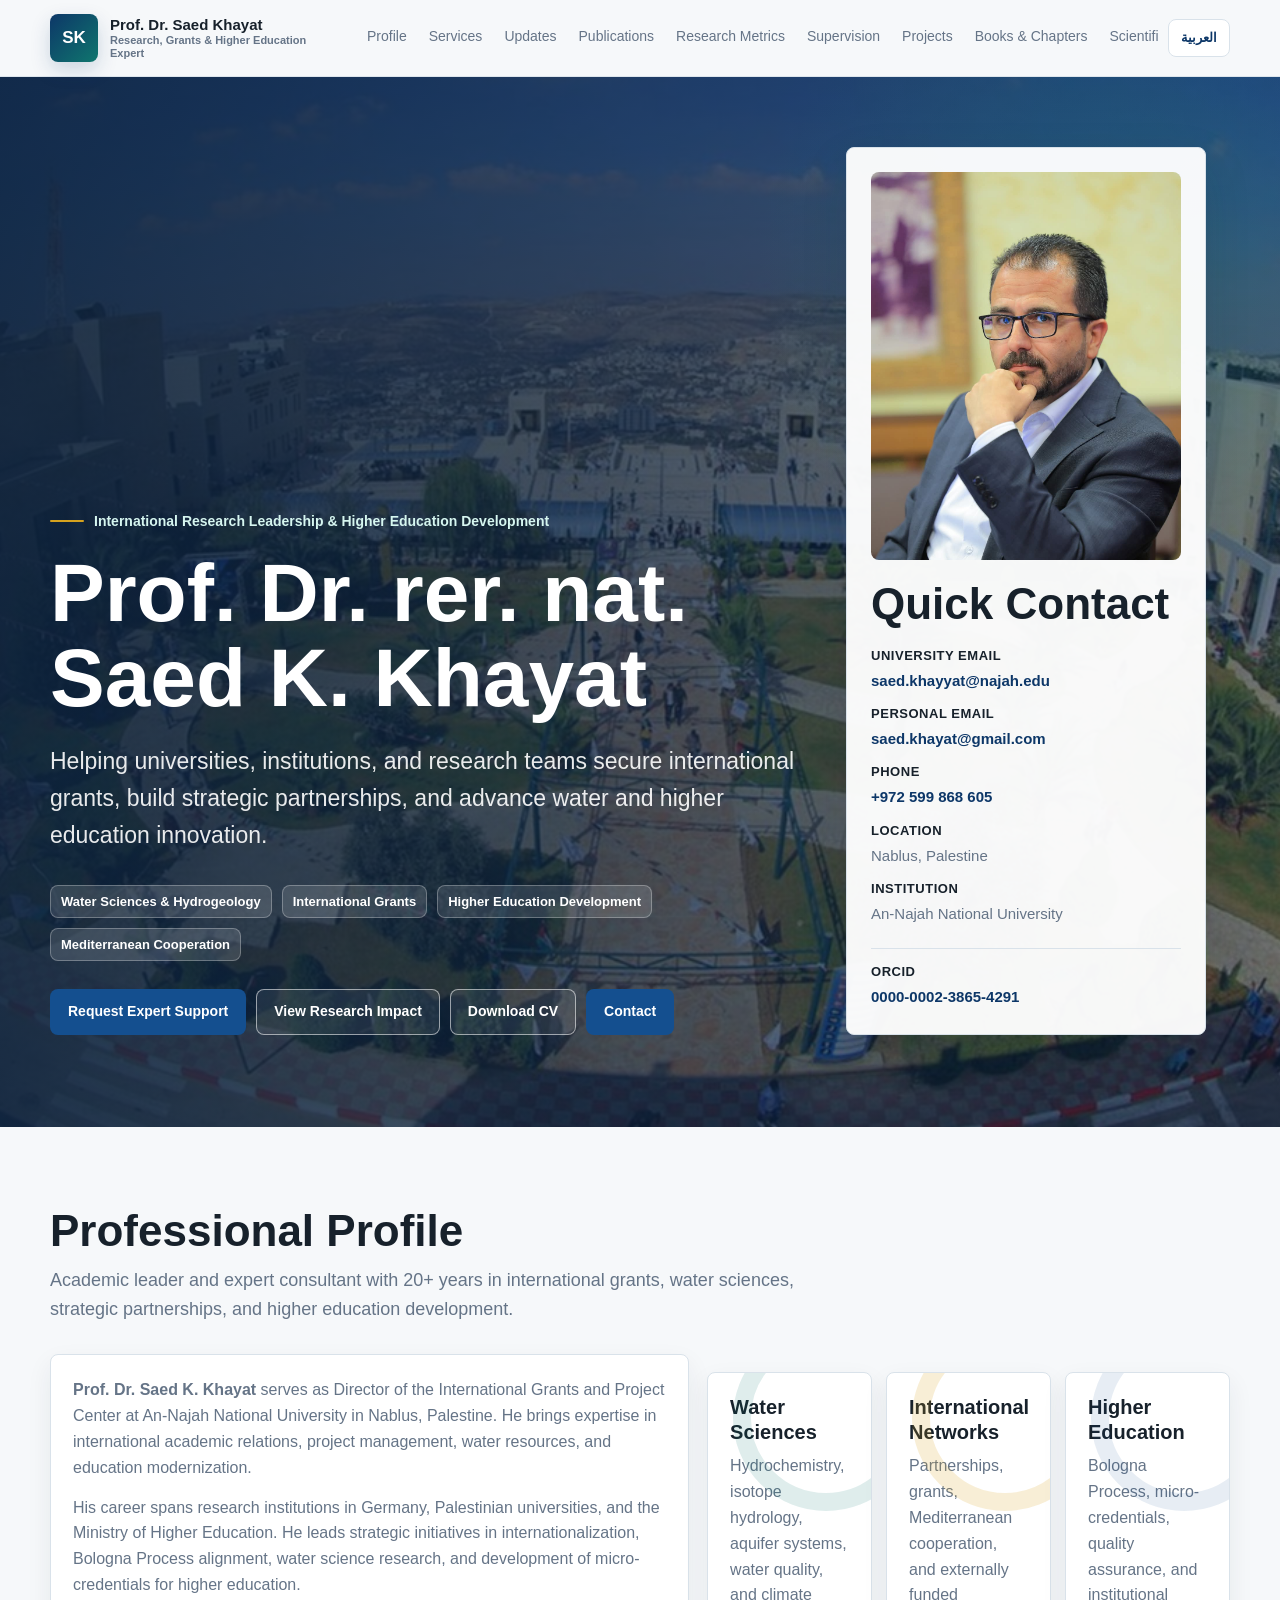
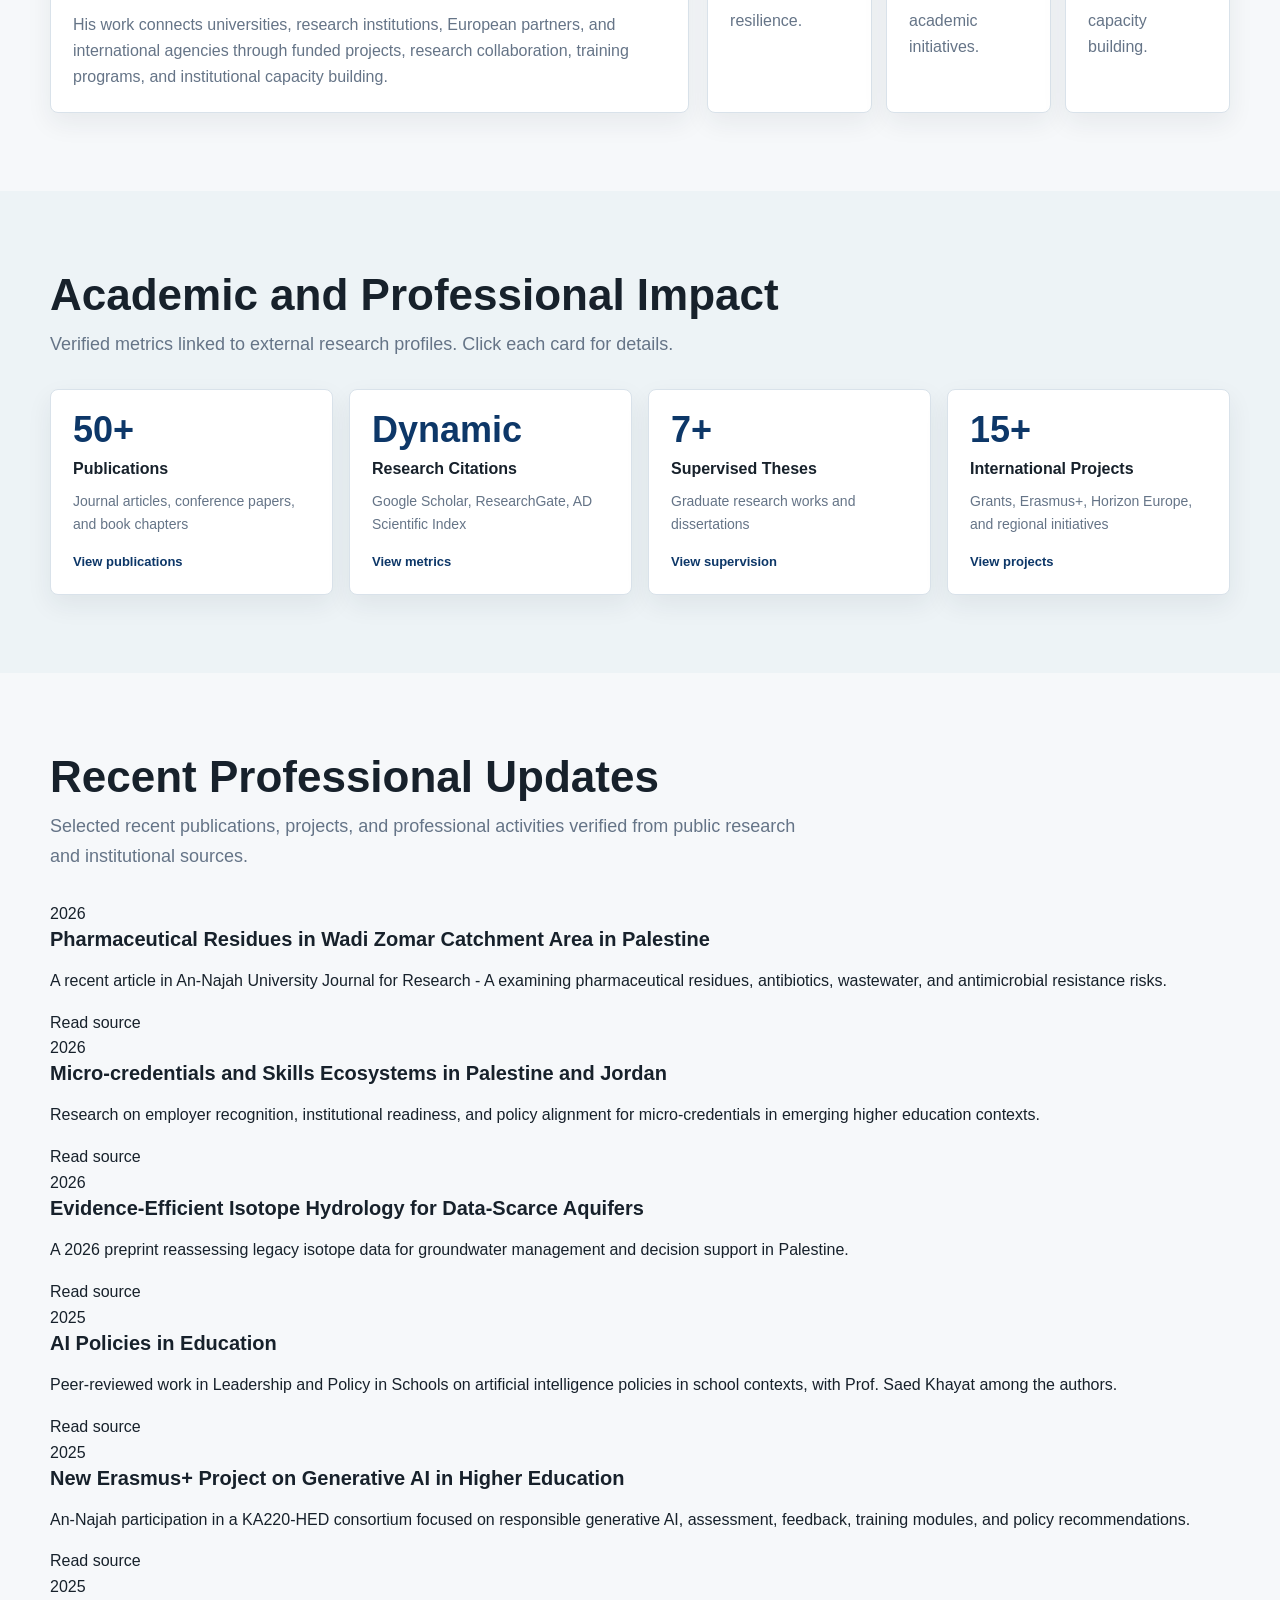
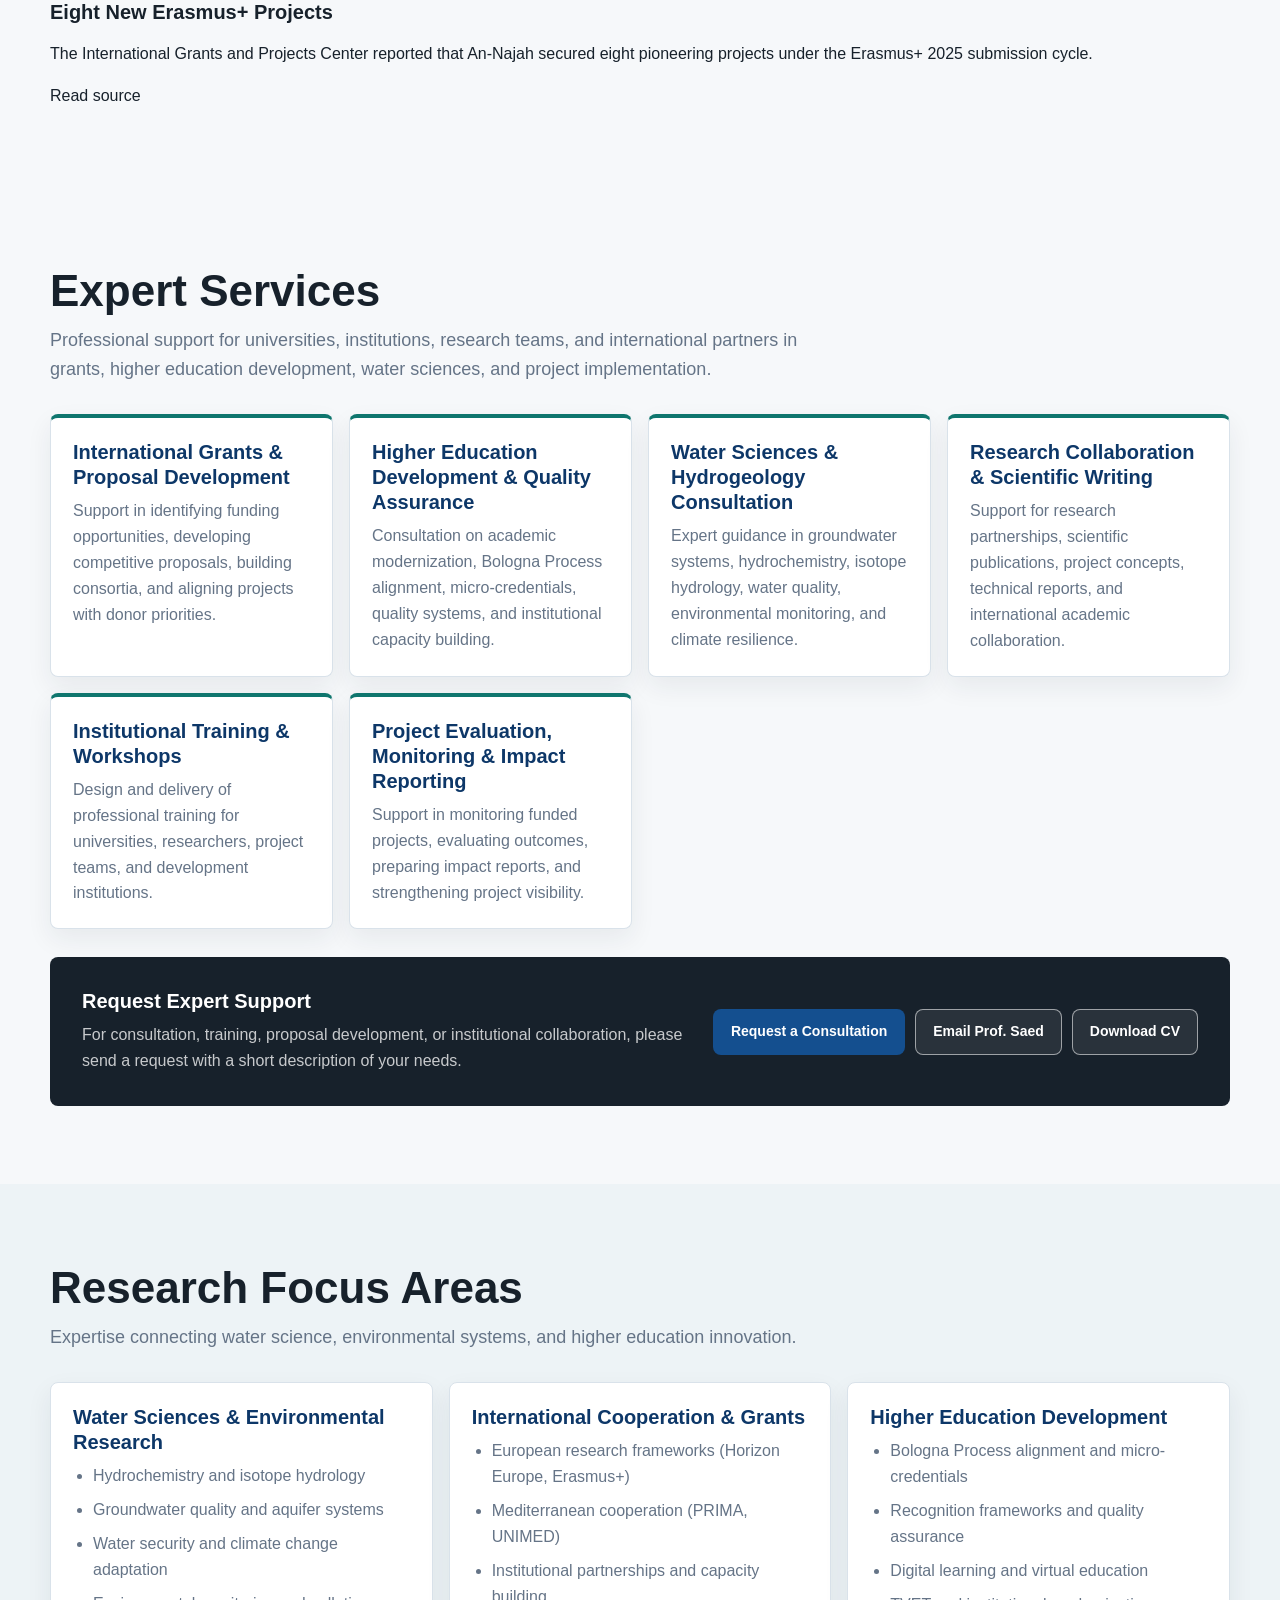
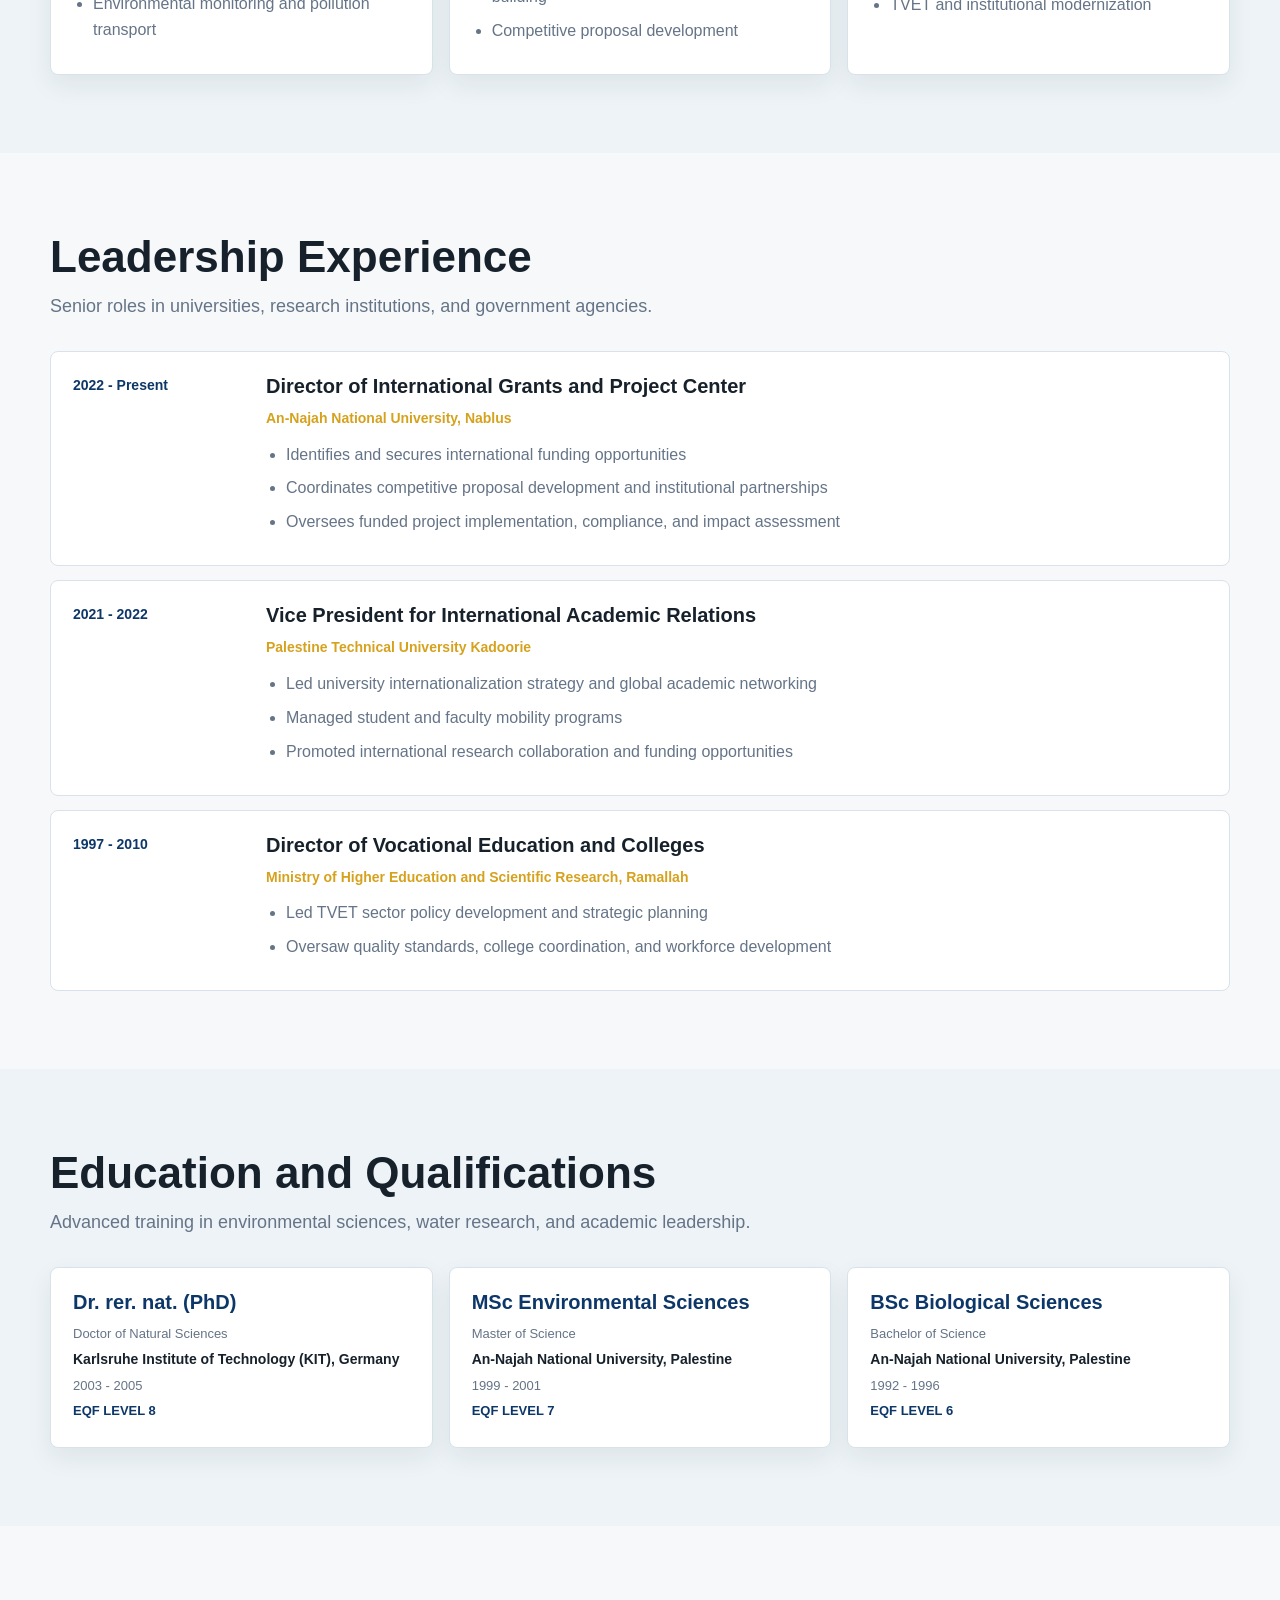
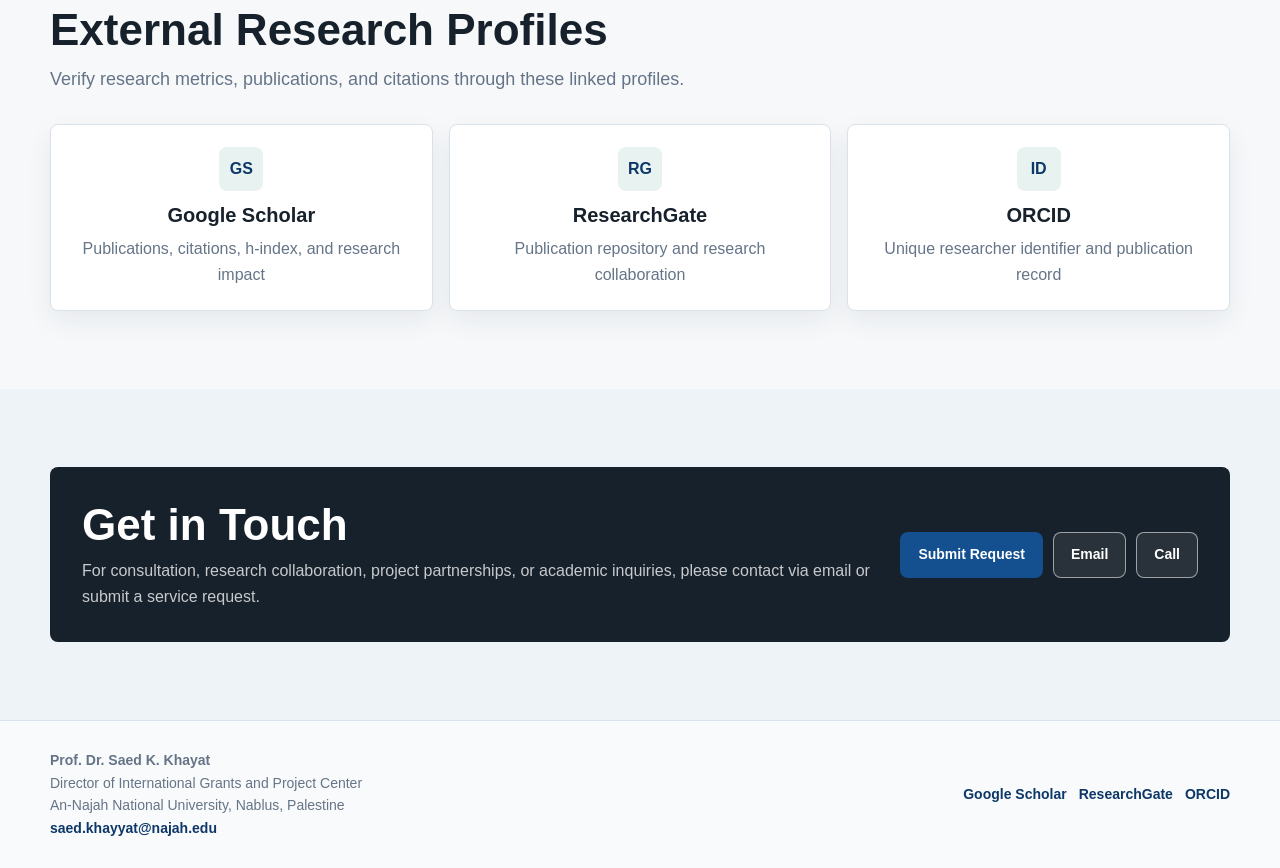
==== commit 9f2abc9f: "Add recent updates section with articles Added a new section for recent professional updates with mu" ====
--- a/index.html
+++ b/index.html
@@ -24,6 +24,7 @@
         <div class="nav-links">
           <a href="#about" data-i18n="nav.profile">Profile</a>
           <a href="#services" data-i18n="nav.services">Services</a>
+          <a href="#recent-updates" data-i18n="nav.updates">Updates</a>
           <a href="publications.html" data-i18n="nav.publications">Publications</a>
           <a href="research-metrics.html" data-i18n="nav.metrics">Research Metrics</a>
           <a href="supervision.html" data-i18n="nav.supervision">Supervision</a>
@@ -113,7 +114,7 @@
         </div>
         <div class="impact-grid">
           <a href="publications.html" class="impact-card">
-            <div class="impact-number">40+</div>
+            <div class="impact-number">50+</div>
             <div class="impact-label" data-i18n="impact.publications.label">Publications</div>
             <div class="impact-description" data-i18n="impact.publications.text">Journal articles, conference papers, and book chapters</div>
             <div class="impact-action" data-i18n="impact.publications.action">View publications</div>
@@ -136,6 +137,53 @@
             <div class="impact-description" data-i18n="impact.projects.text">Grants, Erasmus+, Horizon Europe, and regional initiatives</div>
             <div class="impact-action" data-i18n="impact.projects.action">View projects</div>
           </a>
+        </div>
+      </div>
+    </section>
+
+    <section class="section" id="recent-updates">
+      <div class="wrap">
+        <div class="section-head">
+          <h2 data-i18n="updates.title">Recent Professional Updates</h2>
+          <p data-i18n="updates.subtitle">Selected recent publications, projects, and professional activities verified from public research and institutional sources.</p>
+        </div>
+        <div class="updates-grid">
+          <article class="update-card featured">
+            <div class="update-meta">2026</div>
+            <h3 data-i18n="updates.pharma.title">Pharmaceutical Residues in Wadi Zomar Catchment Area in Palestine</h3>
+            <p data-i18n="updates.pharma.text">A recent article in An-Najah University Journal for Research - A examining pharmaceutical residues, antibiotics, wastewater, and antimicrobial resistance risks.</p>
+            <a href="https://journals.najah.edu/journal/anujr-a/first-online/article/2885/" target="_blank" rel="noopener" data-i18n="updates.read">Read source</a>
+          </article>
+          <article class="update-card">
+            <div class="update-meta">2026</div>
+            <h3 data-i18n="updates.micro.title">Micro-credentials and Skills Ecosystems in Palestine and Jordan</h3>
+            <p data-i18n="updates.micro.text">Research on employer recognition, institutional readiness, and policy alignment for micro-credentials in emerging higher education contexts.</p>
+            <a href="https://www.researchgate.net/publication/408609117_Micro-credentials_and_skills_ecosystems_in_emerging_contexts_employer_recognition_institutional_readiness_and_policy_alignment_in_Palestine_and_Jordan" target="_blank" rel="noopener" data-i18n="updates.read">Read source</a>
+          </article>
+          <article class="update-card">
+            <div class="update-meta">2026</div>
+            <h3 data-i18n="updates.isotope.title">Evidence-Efficient Isotope Hydrology for Data-Scarce Aquifers</h3>
+            <p data-i18n="updates.isotope.text">A 2026 preprint reassessing legacy isotope data for groundwater management and decision support in Palestine.</p>
+            <a href="https://www.researchgate.net/publication/408438215_Evidence-Efficient_Isotope_Hydrology_for_Groundwater_Management_in_Data-Scarce_Aquifers_A_Legacy-Data_Reassessment_from_Palestine" target="_blank" rel="noopener" data-i18n="updates.read">Read source</a>
+          </article>
+          <article class="update-card">
+            <div class="update-meta">2025</div>
+            <h3 data-i18n="updates.aiPaper.title">AI Policies in Education</h3>
+            <p data-i18n="updates.aiPaper.text">Peer-reviewed work in Leadership and Policy in Schools on artificial intelligence policies in school contexts, with Prof. Saed Khayat among the authors.</p>
+            <a href="https://eric.ed.gov/?id=EJ1459752" target="_blank" rel="noopener" data-i18n="updates.read">Read source</a>
+          </article>
+          <article class="update-card">
+            <div class="update-meta">2025</div>
+            <h3 data-i18n="updates.aiProject.title">New Erasmus+ Project on Generative AI in Higher Education</h3>
+            <p data-i18n="updates.aiProject.text">An-Najah participation in a KA220-HED consortium focused on responsible generative AI, assessment, feedback, training modules, and policy recommendations.</p>
+            <a href="https://igpc.najah.edu/2025/08/19/456/" target="_blank" rel="noopener" data-i18n="updates.read">Read source</a>
+          </article>
+          <article class="update-card">
+            <div class="update-meta">2025</div>
+            <h3 data-i18n="updates.erasmus.title">Eight New Erasmus+ Projects</h3>
+            <p data-i18n="updates.erasmus.text">The International Grants and Projects Center reported that An-Najah secured eight pioneering projects under the Erasmus+ 2025 submission cycle.</p>
+            <a href="https://igpc.najah.edu/216-2/" target="_blank" rel="noopener" data-i18n="updates.read">Read source</a>
+          </article>
         </div>
       </div>
     </section>
--- a/styles.css
+++ b/styles.css
@@ -24,16 +24,18 @@
   line-height: 1.62;
 }
 
+html[dir="rtl"] body {
+  font-family: "Segoe UI", Tahoma, Arial, sans-serif;
+}
+
 a { color: inherit; text-decoration: none; }
-
 a:hover { text-decoration: underline; }
 
-/* Header & Navigation */
 .site-header {
   position: sticky;
   top: 0;
   z-index: 20;
-  background: rgba(246, 248, 250, 0.92);
+  background: rgba(246, 248, 250, 0.93);
   backdrop-filter: blur(14px);
   border-bottom: 1px solid rgba(217, 226, 234, 0.8);
 }
@@ -41,34 +43,60 @@
 .nav {
   width: min(1180px, calc(100% - 32px));
   margin: 0 auto;
-  min-height: 72px;
+  min-height: 76px;
   display: flex;
   align-items: center;
   justify-content: space-between;
-  gap: 20px;
+  gap: 18px;
 }
 
 .brand {
   display: inline-flex;
   align-items: center;
   gap: 12px;
-  font-weight: 850;
   min-width: fit-content;
   color: var(--ink);
 }
 
-.brand:hover {
-  text-decoration: none;
-}
-
-.brand-logo {
-  width: 46px;
-  height: 46px;
-  object-fit: contain;
-  border-radius: 8px;
-  background: #fff;
-  padding: 3px;
-  border: 1px solid var(--line);
+.brand:hover { text-decoration: none; }
+
+.brand-mark {
+  width: 48px;
+  height: 48px;
+  display: inline-flex;
+  align-items: center;
+  justify-content: center;
+  border-radius: 8px;
+  background: linear-gradient(135deg, var(--accent-dark), var(--aqua));
+  color: #fff;
+  font-weight: 900;
+  font-size: 17px;
+  box-shadow: 0 8px 20px rgba(13, 55, 104, 0.18);
+}
+
+.brand-text {
+  display: grid;
+  gap: 1px;
+  line-height: 1.15;
+}
+
+.brand-text strong {
+  font-size: 15px;
+  color: var(--ink);
+}
+
+.brand-text small {
+  max-width: 230px;
+  color: var(--muted);
+  font-size: 11px;
+  font-weight: 750;
+}
+
+.nav-right {
+  display: flex;
+  align-items: center;
+  gap: 10px;
+  min-width: 0;
 }
 
 .nav-links {
@@ -88,15 +116,29 @@
   color: var(--muted);
 }
 
-.nav-links a:hover {
+.nav-links a:hover,
+.nav-links a.active {
   color: var(--accent-dark);
   background: var(--soft);
   text-decoration: none;
 }
 
-/* Hero Section */
+.language-toggle {
+  min-height: 38px;
+  padding: 7px 12px;
+  border: 1px solid var(--line);
+  border-radius: 8px;
+  background: #fff;
+  color: var(--accent-dark);
+  font-weight: 850;
+  cursor: pointer;
+  white-space: nowrap;
+}
+
+.language-toggle:hover { border-color: var(--accent); }
+
 .hero {
-  min-height: calc(100vh - 72px);
+  min-height: calc(100vh - 76px);
   display: grid;
   align-items: center;
   color: #fff;
@@ -105,6 +147,13 @@
     linear-gradient(90deg, rgba(13, 35, 62, 0.92), rgba(13, 35, 62, 0.58)),
     url("najah-campus.jpg") center/cover;
   padding: 70px 0 92px;
+}
+
+html[dir="rtl"] .hero {
+  background:
+    radial-gradient(circle at 12% 18%, rgba(15, 118, 110, 0.32), transparent 26%),
+    linear-gradient(270deg, rgba(13, 35, 62, 0.92), rgba(13, 35, 62, 0.58)),
+    url("najah-campus.jpg") center/cover;
 }
 
 .hero-inner {
@@ -137,10 +186,10 @@
 
 h1 {
   margin: 0;
+  max-width: 860px;
   font-size: clamp(42px, 7vw, 82px);
   line-height: 1.04;
   letter-spacing: 0;
-  max-width: 820px;
 }
 
 h2 {
@@ -156,18 +205,22 @@
 }
 
 .lead {
-  max-width: 720px;
+  max-width: 760px;
   margin: 22px 0 30px;
-  color: rgba(255, 255, 255, 0.88);
+  color: rgba(255, 255, 255, 0.9);
   font-size: clamp(18px, 2.1vw, 23px);
 }
 
-.focus-line {
+.focus-line,
+.actions,
+.contact-actions,
+.tag-grid {
   display: flex;
   flex-wrap: wrap;
-  gap: 9px;
-  margin: 0 0 28px;
-}
+  gap: 10px;
+}
+
+.focus-line { margin: 0 0 28px; }
 
 .focus-line span {
   min-height: 32px;
@@ -182,13 +235,6 @@
   font-size: 13px;
 }
 
-.actions {
-  display: flex;
-  flex-wrap: wrap;
-  gap: 12px;
-}
-
-/* Buttons */
 .button {
   display: inline-flex;
   align-items: center;
@@ -224,12 +270,24 @@
   text-decoration: none;
 }
 
-/* Hero Card */
+.hero-card,
+.panel,
+.signal,
+.impact-card,
+.service-card,
+.area-group,
+.education-card,
+.profile-link {
+  background: var(--panel);
+  border: 1px solid var(--line);
+  border-radius: 8px;
+  box-shadow: 0 10px 26px rgba(24, 36, 50, 0.07);
+}
+
 .hero-card {
+  color: var(--ink);
+  padding: 24px;
   background: rgba(255, 255, 255, 0.96);
-  color: var(--ink);
-  border-radius: 8px;
-  padding: 24px;
   box-shadow: var(--shadow);
 }
 
@@ -264,21 +322,17 @@
 
 .contact-list a {
   color: var(--accent-dark);
-  font-weight: 600;
-}
-
-.contact-list a:hover {
-  text-decoration: underline;
-}
-
-/* Sections */
-.section {
-  padding: 78px 0;
-}
-
-.section.alt {
-  background: #edf3f6;
-}
+  font-weight: 650;
+}
+
+.contact-divider {
+  margin-top: 12px;
+  padding-top: 12px;
+  border-top: 1px solid var(--line);
+}
+
+.section { padding: 78px 0; }
+.section.alt { background: #edf3f6; }
 
 .wrap {
   width: min(1180px, calc(100% - 32px));
@@ -286,13 +340,11 @@
 }
 
 .section-head {
-  max-width: 760px;
+  max-width: 780px;
   margin-bottom: 30px;
 }
 
-.section-head h2 {
-  margin: 0 0 10px;
-}
+.section-head h2 { margin: 0 0 10px; }
 
 .section-head p {
   margin: 0;
@@ -300,27 +352,28 @@
   font-size: 18px;
 }
 
-/* Panels & Cards */
-.panel {
-  background: var(--panel);
-  border: 1px solid var(--line);
-  border-radius: 8px;
-  padding: 24px;
-  box-shadow: 0 10px 26px rgba(24, 36, 50, 0.07);
-}
-
-.panel p {
-  margin: 0 0 14px;
-  color: var(--muted);
-}
-
+.panel,
+.signal,
+.impact-card,
+.service-card,
+.area-group,
+.education-card,
+.profile-link {
+  padding: 22px;
+}
+
+.panel p,
+.signal p,
+.service-card p,
+.area-group p,
+.profile-link p {
+  margin: 0;
+  color: var(--muted);
+}
+
+.panel p { margin-bottom: 14px; }
 .panel p:last-child { margin-bottom: 0; }
 
-.panel h3 {
-  margin: 0 0 16px;
-}
-
-/* Profile Grid */
 .profile-grid {
   display: grid;
   grid-template-columns: 1.1fr 0.9fr;
@@ -328,7 +381,6 @@
   align-items: stretch;
 }
 
-/* Visual Signals */
 .visual-signals {
   display: grid;
   grid-template-columns: repeat(3, 1fr);
@@ -340,11 +392,6 @@
   position: relative;
   overflow: hidden;
   min-height: 170px;
-  padding: 22px;
-  border-radius: 8px;
-  border: 1px solid var(--line);
-  background: #fff;
-  box-shadow: 0 10px 26px rgba(24, 36, 50, 0.07);
 }
 
 .signal::before {
@@ -358,48 +405,34 @@
   top: -48px;
 }
 
-.signal.water::before {
-  border-color: rgba(15, 118, 110, 0.13);
-}
-
-.signal.network::before {
-  border-color: rgba(214, 162, 30, 0.18);
-}
-
-.signal h3 {
-  position: relative;
-  margin: 0 0 8px;
-  font-size: 20px;
-}
-
-.signal p {
-  position: relative;
-  margin: 0;
-  color: var(--muted);
-  font-size: 15px;
-}
-
-/* Impact Dashboard */
-.impact-grid {
-  display: grid;
-  grid-template-columns: repeat(auto-fit, minmax(300px, 1fr));
+html[dir="rtl"] .signal::before {
+  right: auto;
+  left: -48px;
+}
+
+.signal.water::before { border-color: rgba(15, 118, 110, 0.13); }
+.signal.network::before { border-color: rgba(214, 162, 30, 0.18); }
+
+.impact-grid,
+.service-grid,
+.research-areas,
+.education-grid,
+.profile-links-grid {
+  display: grid;
+  grid-template-columns: repeat(auto-fit, minmax(280px, 1fr));
   gap: 16px;
 }
 
 .impact-card {
-  padding: 24px;
-  background: var(--panel);
-  border: 1px solid var(--line);
-  border-radius: 8px;
+  min-height: 200px;
   display: flex;
   flex-direction: column;
   justify-content: space-between;
-  transition: all 0.3s ease;
-  cursor: pointer;
-  min-height: 200px;
-}
-
-.impact-card:hover {
+  transition: all 0.25s ease;
+}
+
+.impact-card:hover,
+.profile-link:hover {
   border-color: var(--accent);
   box-shadow: 0 12px 32px rgba(20, 79, 143, 0.15);
   text-decoration: none;
@@ -431,40 +464,57 @@
 .impact-action {
   font-size: 13px;
   color: var(--accent-dark);
-  font-weight: 700;
-}
-
-/* Research Areas */
-.research-areas {
-  display: grid;
-  grid-template-columns: repeat(auto-fit, minmax(280px, 1fr));
+  font-weight: 750;
+}
+
+.service-card {
+  min-height: 176px;
+  border-top: 4px solid var(--aqua);
+}
+
+.service-card h3,
+.area-group h3,
+.education-card h3 {
+  color: var(--accent-dark);
+}
+
+.service-cta,
+.contact-band {
+  margin-top: 28px;
+  display: grid;
+  grid-template-columns: 1fr auto;
   gap: 24px;
-}
-
-.area-group {
-  padding: 20px;
-  background: var(--panel);
-  border: 1px solid var(--line);
-  border-radius: 8px;
-}
-
-.area-group h3 {
-  color: var(--accent-dark);
-  margin-bottom: 12px;
-}
-
-.area-list {
+  align-items: center;
+  padding: 32px;
+  background: var(--ink);
+  color: #fff;
+  border-radius: 8px;
+}
+
+.contact-band { margin-top: 0; }
+
+.service-cta h3,
+.contact-band h2 {
+  margin: 0 0 8px;
+  color: #fff;
+}
+
+.service-cta p,
+.contact-band p {
   margin: 0;
-  padding-left: 20px;
-  list-style: disc;
-  color: var(--muted);
-}
-
-.area-list li {
-  margin: 8px 0;
-}
-
-/* Timeline */
+  color: rgba(255, 255, 255, 0.76);
+}
+
+.area-list,
+.item ul {
+  margin: 0;
+  padding-inline-start: 20px;
+  color: var(--muted);
+}
+
+.area-list li,
+.item li { margin: 8px 0; }
+
 .timeline {
   display: grid;
   gap: 14px;
@@ -486,10 +536,6 @@
   font-size: 14px;
 }
 
-.item h3 {
-  margin: 0 0 4px;
-}
-
 .org {
   margin: 0 0 12px;
   color: var(--gold);
@@ -497,367 +543,48 @@
   font-size: 14px;
 }
 
-.item ul {
-  margin: 0;
-  padding-left: 20px;
-  color: var(--muted);
-  font-size: 14px;
-}
-
-.item li {
-  margin: 6px 0;
-}
-
-/* Education */
-.education-grid {
-  display: grid;
-  grid-template-columns: repeat(auto-fit, minmax(280px, 1fr));
-  gap: 16px;
-  margin-bottom: 24px;
-}
-
-.education-card {
-  padding: 20px;
-  background: var(--panel);
-  border: 1px solid var(--line);
-  border-radius: 8px;
-}
-
-.education-card h3 {
-  color: var(--accent-dark);
-  margin-bottom: 4px;
-}
-
-.degree-detail {
+.degree-detail,
+.year,
+.eqf {
+  margin: 0 0 4px;
   color: var(--muted);
   font-size: 13px;
-  margin: 0 0 8px;
 }
 
 .institution {
   margin: 0 0 4px;
   color: var(--ink);
-  font-weight: 600;
-  font-size: 14px;
-}
-
-.year {
-  margin: 0 0 4px;
-  color: var(--muted);
-  font-size: 13px;
+  font-weight: 650;
+  font-size: 14px;
 }
 
 .eqf {
-  margin: 0;
-  color: var(--accent-dark);
-  font-size: 12px;
-  font-weight: 700;
+  color: var(--accent-dark);
+  font-weight: 750;
   text-transform: uppercase;
 }
 
-/* Tags */
-.tag-grid {
-  display: flex;
-  flex-wrap: wrap;
-  gap: 10px;
-}
-
-.tag {
-  display: inline-flex;
-  align-items: center;
-  min-height: 34px;
-  padding: 6px 11px;
-  border: 1px solid var(--line);
-  border-radius: 8px;
-  background: #fff;
-  color: var(--muted);
-  font-size: 14px;
-  font-weight: 650;
-}
-
-/* Profile Links Grid */
-.profile-links-grid {
-  display: grid;
-  grid-template-columns: repeat(auto-fit, minmax(200px, 1fr));
-  gap: 16px;
-}
-
 .profile-link {
-  padding: 20px;
-  background: var(--panel);
-  border: 1px solid var(--line);
-  border-radius: 8px;
   text-align: center;
-  transition: all 0.3s ease;
   display: flex;
   flex-direction: column;
   align-items: center;
-}
-
-.profile-link:hover {
-  border-color: var(--accent);
-  box-shadow: 0 12px 32px rgba(20, 79, 143, 0.15);
-  text-decoration: none;
+  transition: all 0.25s ease;
 }
 
 .profile-icon {
-  font-size: 32px;
+  width: 44px;
+  height: 44px;
+  display: inline-flex;
+  align-items: center;
+  justify-content: center;
+  border-radius: 8px;
   margin-bottom: 12px;
-}
-
-.profile-link h3 {
-  color: var(--ink);
-  margin-bottom: 8px;
-}
-
-.profile-link p {
-  margin: 0;
-  color: var(--muted);
-  font-size: 13px;
-}
-/* Expert Services */
-.service-grid {
-  display: grid;
-  grid-template-columns: repeat(auto-fit, minmax(300px, 1fr));
-  gap: 16px;
-}
-
-.service-card {
-  padding: 24px;
-  background: var(--panel);
-  border: 1px solid var(--line);
-  border-radius: 8px;
-  box-shadow: 0 10px 26px rgba(24, 36, 50, 0.07);
-}
-
-.service-card h3 {
-  color: var(--accent-dark);
-  margin-bottom: 10px;
-}
-
-.service-card p {
-  margin: 0;
-  color: var(--muted);
-  font-size: 15px;
-}
-
-.service-cta {
-  margin-top: 28px;
-  display: grid;
-  grid-template-columns: 1fr auto;
-  gap: 24px;
-  align-items: center;
-  padding: 30px;
-  background: var(--ink);
-  color: #fff;
-  border-radius: 8px;
-}
-
-.service-cta h3 {
-  margin: 0 0 8px;
-  color: #fff;
-  font-size: 24px;
-}
-
-.service-cta p {
-  margin: 0;
-  color: rgba(255, 255, 255, 0.76);
-}
-/* Contact Band */
-.contact-band {
-  display: grid;
-  grid-template-columns: 1fr auto;
-  gap: 24px;
-  align-items: center;
-  padding: 34px;
-  background: var(--ink);
-  color: #fff;
-  border-radius: 8px;
-}
-
-.contact-band h2 {
-  margin: 0 0 8px;
-  color: #fff;
-}
-
-.contact-band p {
-  margin: 0;
-  color: rgba(255, 255, 255, 0.76);
-}
-
-.contact-actions {
-  display: flex;
-  gap: 12px;
-  flex-wrap: wrap;
-  justify-content: flex-end;
-}
-
-/* Publication Lists */
-.publication-list {
-  display: grid;
-  gap: 14px;
-  margin: 0;
-  padding: 0;
-  list-style: none;
-}
-
-.pub-item {
-  padding: 16px;
-  background: var(--panel);
-  border: 1px solid var(--line);
-  border-radius: 8px;
-}
-
-.pub-item h4 {
-  margin: 0 0 6px;
-  font-size: 16px;
-  color: var(--ink);
-}
-
-.pub-meta {
-  margin: 0 0 8px;
-  color: var(--muted);
-  font-size: 13px;
-}
-
-.pub-link {
-  color: var(--accent-dark);
-  font-weight: 600;
-  font-size: 13px;
-}
-
-.pub-link:hover {
-  text-decoration: underline;
-}
-
-/* Supervision Table */
-.supervision-table {
-  width: 100%;
-  border-collapse: collapse;
-  background: var(--panel);
-  border-radius: 8px;
-  overflow: hidden;
-}
-
-.supervision-table th {
-  background: var(--accent);
-  color: #fff;
-  padding: 12px 16px;
-  text-align: left;
-  font-weight: 700;
-  font-size: 14px;
-}
-
-.supervision-table td {
-  padding: 12px 16px;
-  border-top: 1px solid var(--line);
-  color: var(--muted);
-  font-size: 14px;
-}
-
-.supervision-table tr:hover {
-  background: var(--paper);
-}
-
-/* Project Cards */
-.project-grid {
-  display: grid;
-  grid-template-columns: repeat(auto-fill, minmax(300px, 1fr));
-  gap: 16px;
-}
-
-.project-card {
-  padding: 20px;
-  background: var(--panel);
-  border: 1px solid var(--line);
-  border-radius: 8px;
-  display: flex;
-  flex-direction: column;
-}
-
-.project-card h3 {
-  color: var(--accent-dark);
-  margin-bottom: 8px;
-}
-
-.project-meta {
-  display: flex;
-  gap: 12px;
-  margin: 8px 0;
-  flex-wrap: wrap;
-}
-
-.project-badge {
-  display: inline-block;
-  padding: 3px 8px;
   background: var(--soft);
-  border: 1px solid var(--aqua);
-  border-radius: 4px;
-  color: var(--aqua);
-  font-size: 12px;
-  font-weight: 600;
-}
-
-.project-card p {
-  margin: 8px 0 0;
-  color: var(--muted);
-  font-size: 14px;
-  flex-grow: 1;
-}
-
-.project-card a {
-  margin-top: 12px;
-  color: var(--accent-dark);
-  font-weight: 600;
-  font-size: 13px;
-}
-
-/* Activity Cards */
-.activity-list {
-  display: grid;
-  gap: 16px;
-}
-
-.activity-item {
-  padding: 18px;
-  background: var(--panel);
-  border: 1px solid var(--line);
-  border-radius: 8px;
-  border-left: 4px solid var(--accent);
-}
-
-.activity-item h3 {
-  margin: 0 0 4px;
-}
-
-.activity-date {
-  color: var(--muted);
-  font-size: 13px;
-  margin: 0 0 8px;
-}
-
-.activity-item p {
-  margin: 0;
-  color: var(--muted);
-  font-size: 14px;
-}
-
-/* Back to Home */
-.back-to-home {
-  display: inline-flex;
-  align-items: center;
-  gap: 6px;
-  margin: 0 0 24px;
-  color: var(--accent-dark);
-  font-weight: 600;
-  font-size: 14px;
-}
-
-.back-to-home:hover {
-  text-decoration: underline;
-}
-
-/* Footer */
+  color: var(--accent-dark);
+  font-weight: 900;
+}
+
 .footer {
   padding: 28px 0;
   border-top: 1px solid var(--line);
@@ -875,15 +602,21 @@
 
 .footer a {
   color: var(--accent-dark);
-  font-weight: 600;
-}
-
-.footer a:hover {
-  text-decoration: underline;
-}
-
-/* Responsive */
-@media (max-width: 900px) {
+  font-weight: 650;
+}
+
+.footer-links {
+  display: flex;
+  flex-wrap: wrap;
+  justify-content: flex-end;
+  gap: 12px;
+}
+
+html[dir="rtl"] .footer-links {
+  justify-content: flex-start;
+}
+
+@media (max-width: 980px) {
   .nav {
     min-height: auto;
     align-items: flex-start;
@@ -891,6 +624,12 @@
     padding: 14px 0;
   }
 
+  .nav-right {
+    width: 100%;
+    align-items: flex-start;
+    flex-direction: column;
+  }
+
   .nav-links {
     width: 100%;
     gap: 2px;
@@ -900,61 +639,26 @@
     min-height: 720px;
   }
 
- .hero-inner,
-.profile-grid,
-.visual-signals,
-.education-grid,
-.profile-links-grid,
-.contact-band,
-.service-cta {
-  grid-template-columns: 1fr;
-}
-
-  .item {
-    grid-template-columns: 1fr;
-    gap: 8px;
-  }
-
-  .research-areas {
-    grid-template-columns: 1fr;
-  }
-
-  .contact-actions {
-    justify-content: flex-start;
-  }
-
+  .hero-inner,
+  .profile-grid,
+  .visual-signals,
+  .service-cta,
+  .contact-band,
+  .item,
   .footer .wrap {
     grid-template-columns: 1fr;
   }
+
+  .contact-actions,
+  .footer-links {
+    justify-content: flex-start;
+  }
 }
 
 @media (max-width: 560px) {
-  .section {
-    padding: 58px 0;
-  }
-
-  h1 {
-    font-size: 36px;
-  }
-
-  h2 {
-    font-size: 24px;
-  }
-
-  .impact-grid {
-    grid-template-columns: 1fr;
-  }
-
-  .supervision-table {
-    font-size: 12px;
-  }
-
-  .supervision-table th,
-  .supervision-table td {
-    padding: 8px 12px;
-  }
-
-  .project-grid {
-    grid-template-columns: 1fr;
-  }
-}
+  .section { padding: 58px 0; }
+  h1 { font-size: 36px; }
+  h2 { font-size: 24px; }
+  .brand-text small { max-width: 180px; }
+  .button { width: 100%; }
+}
